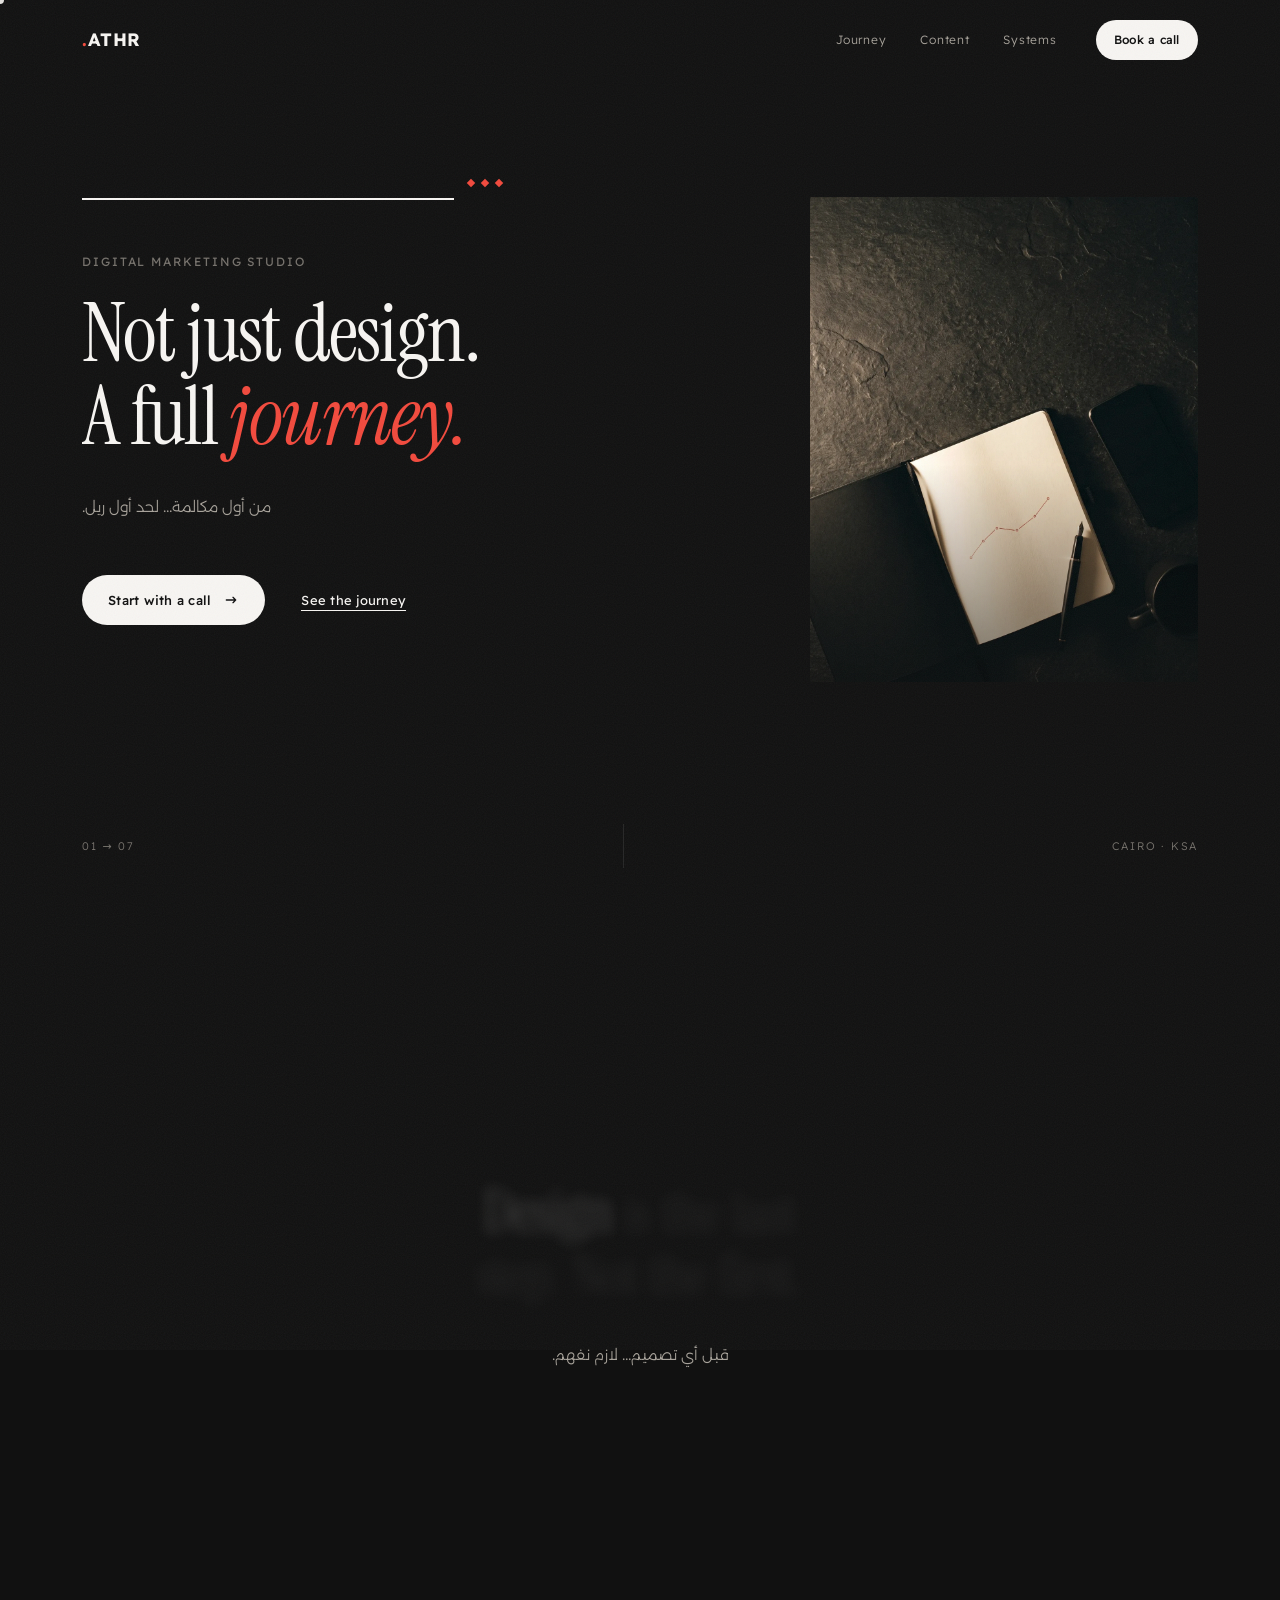
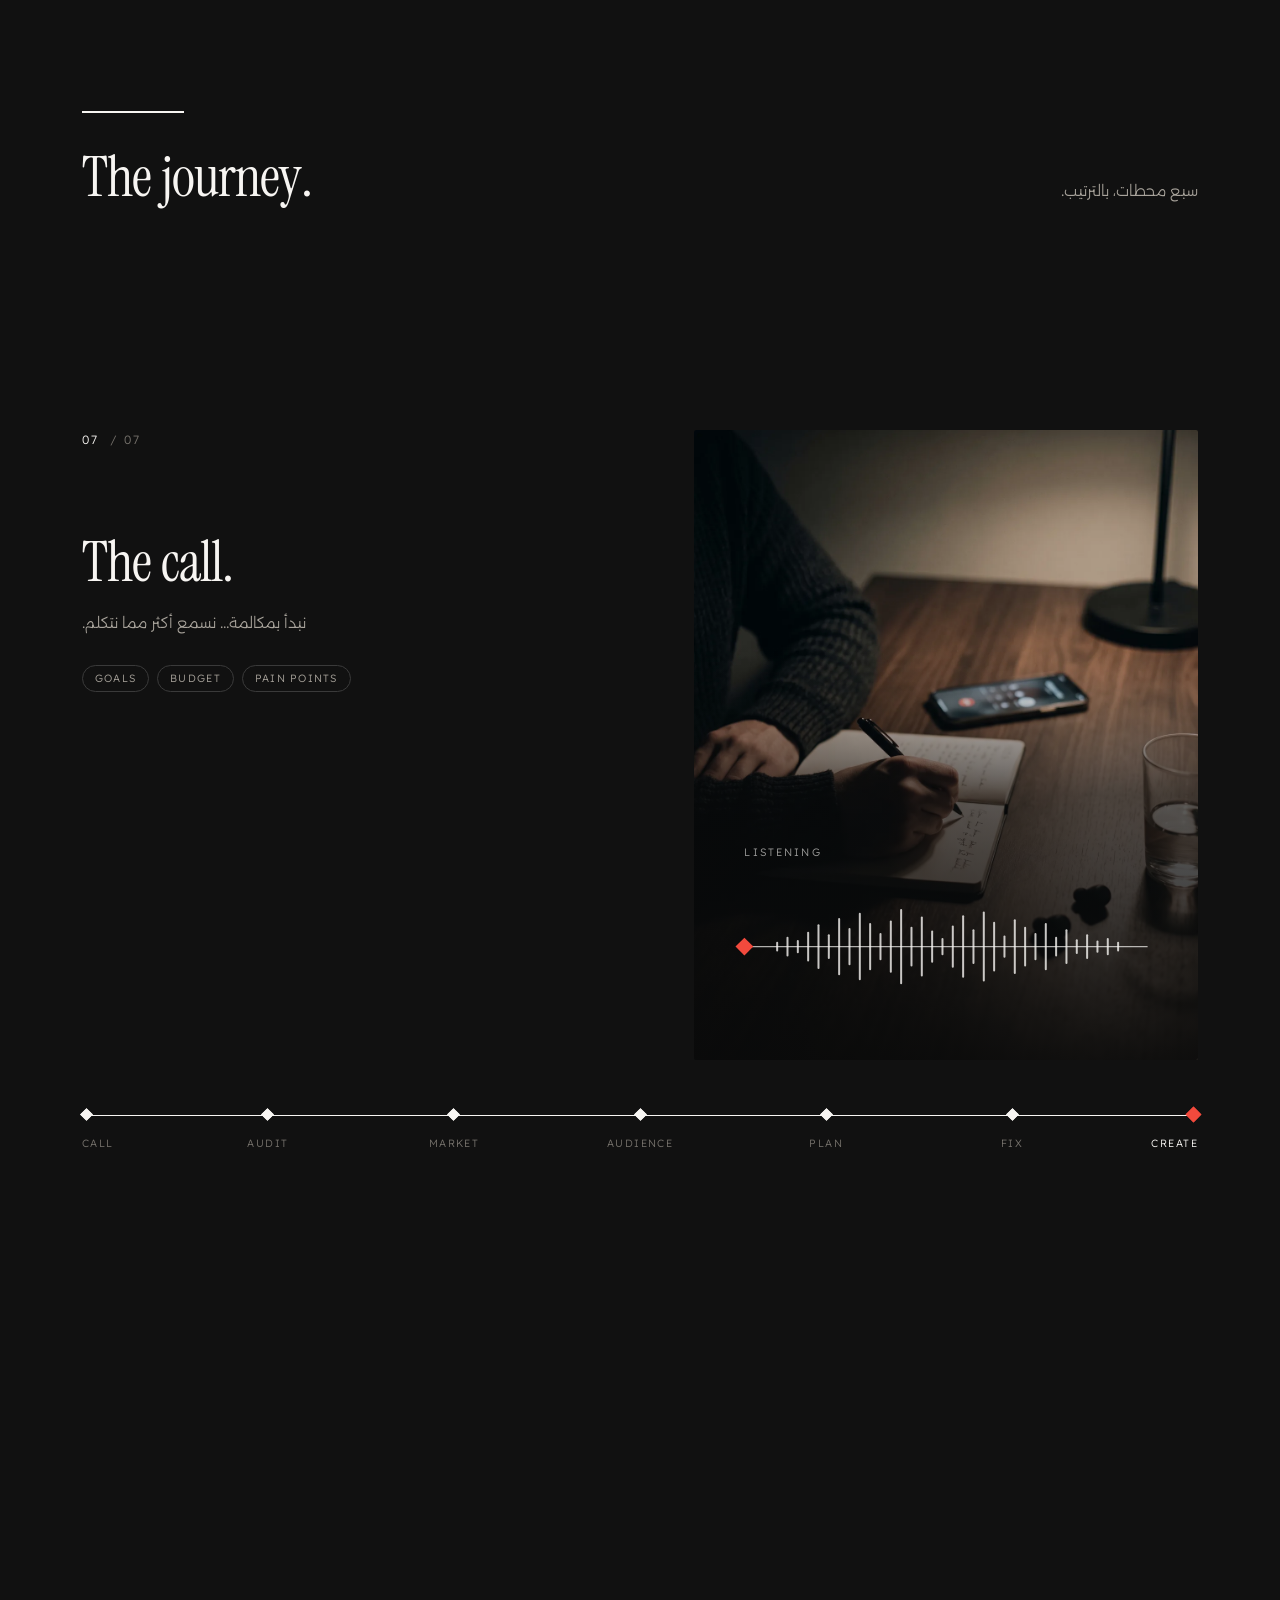
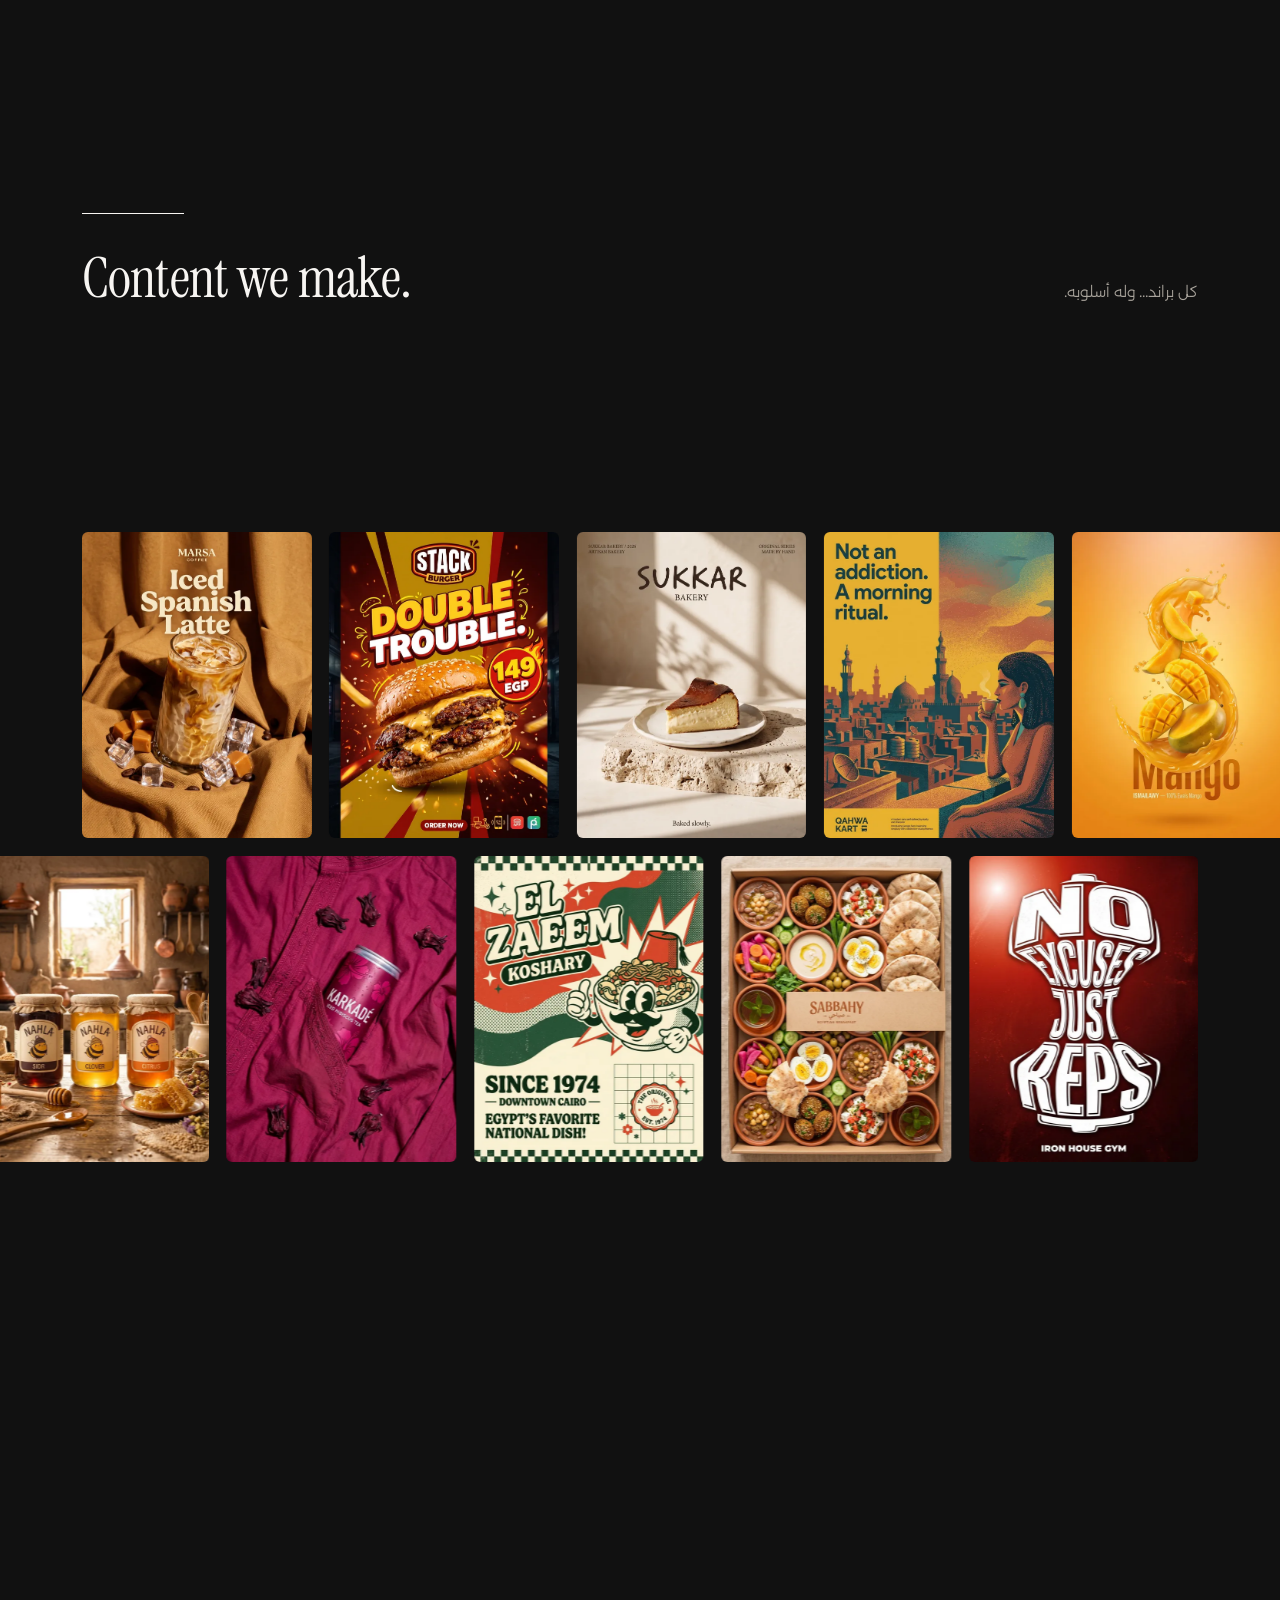
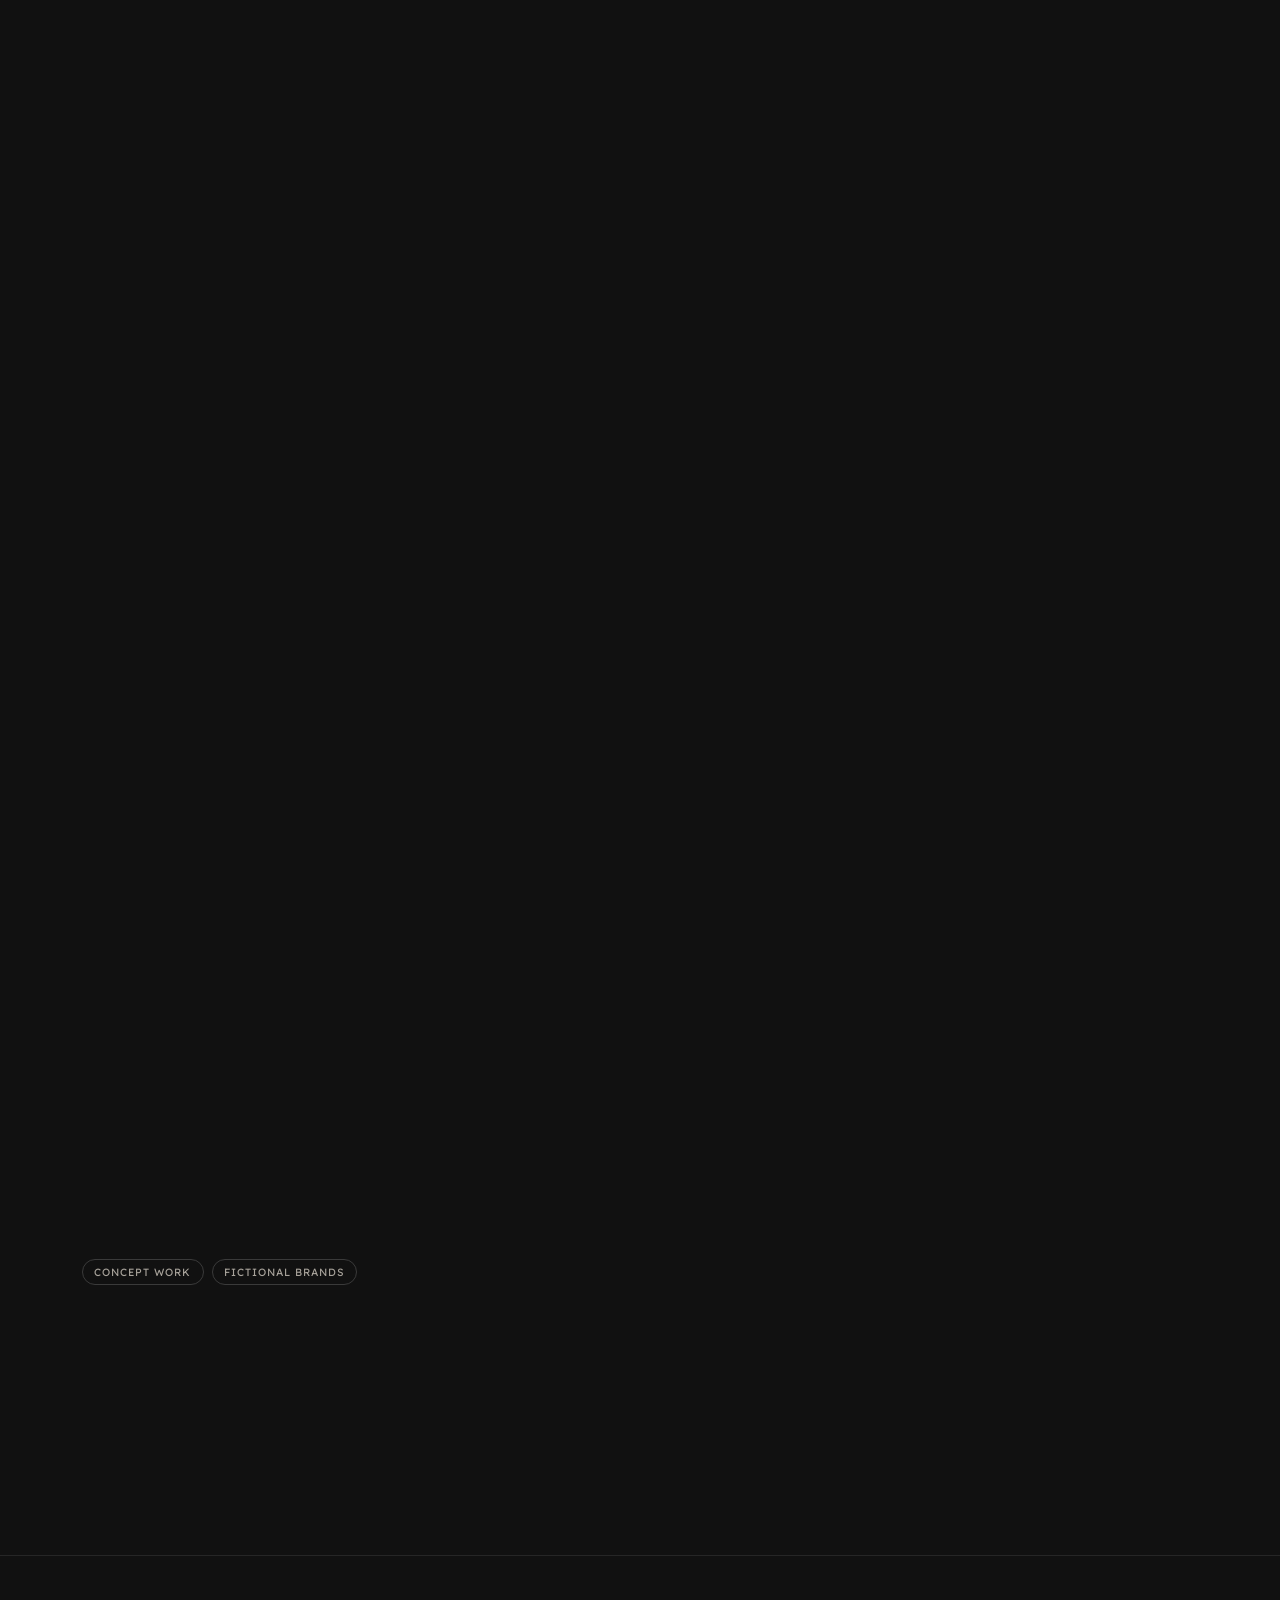
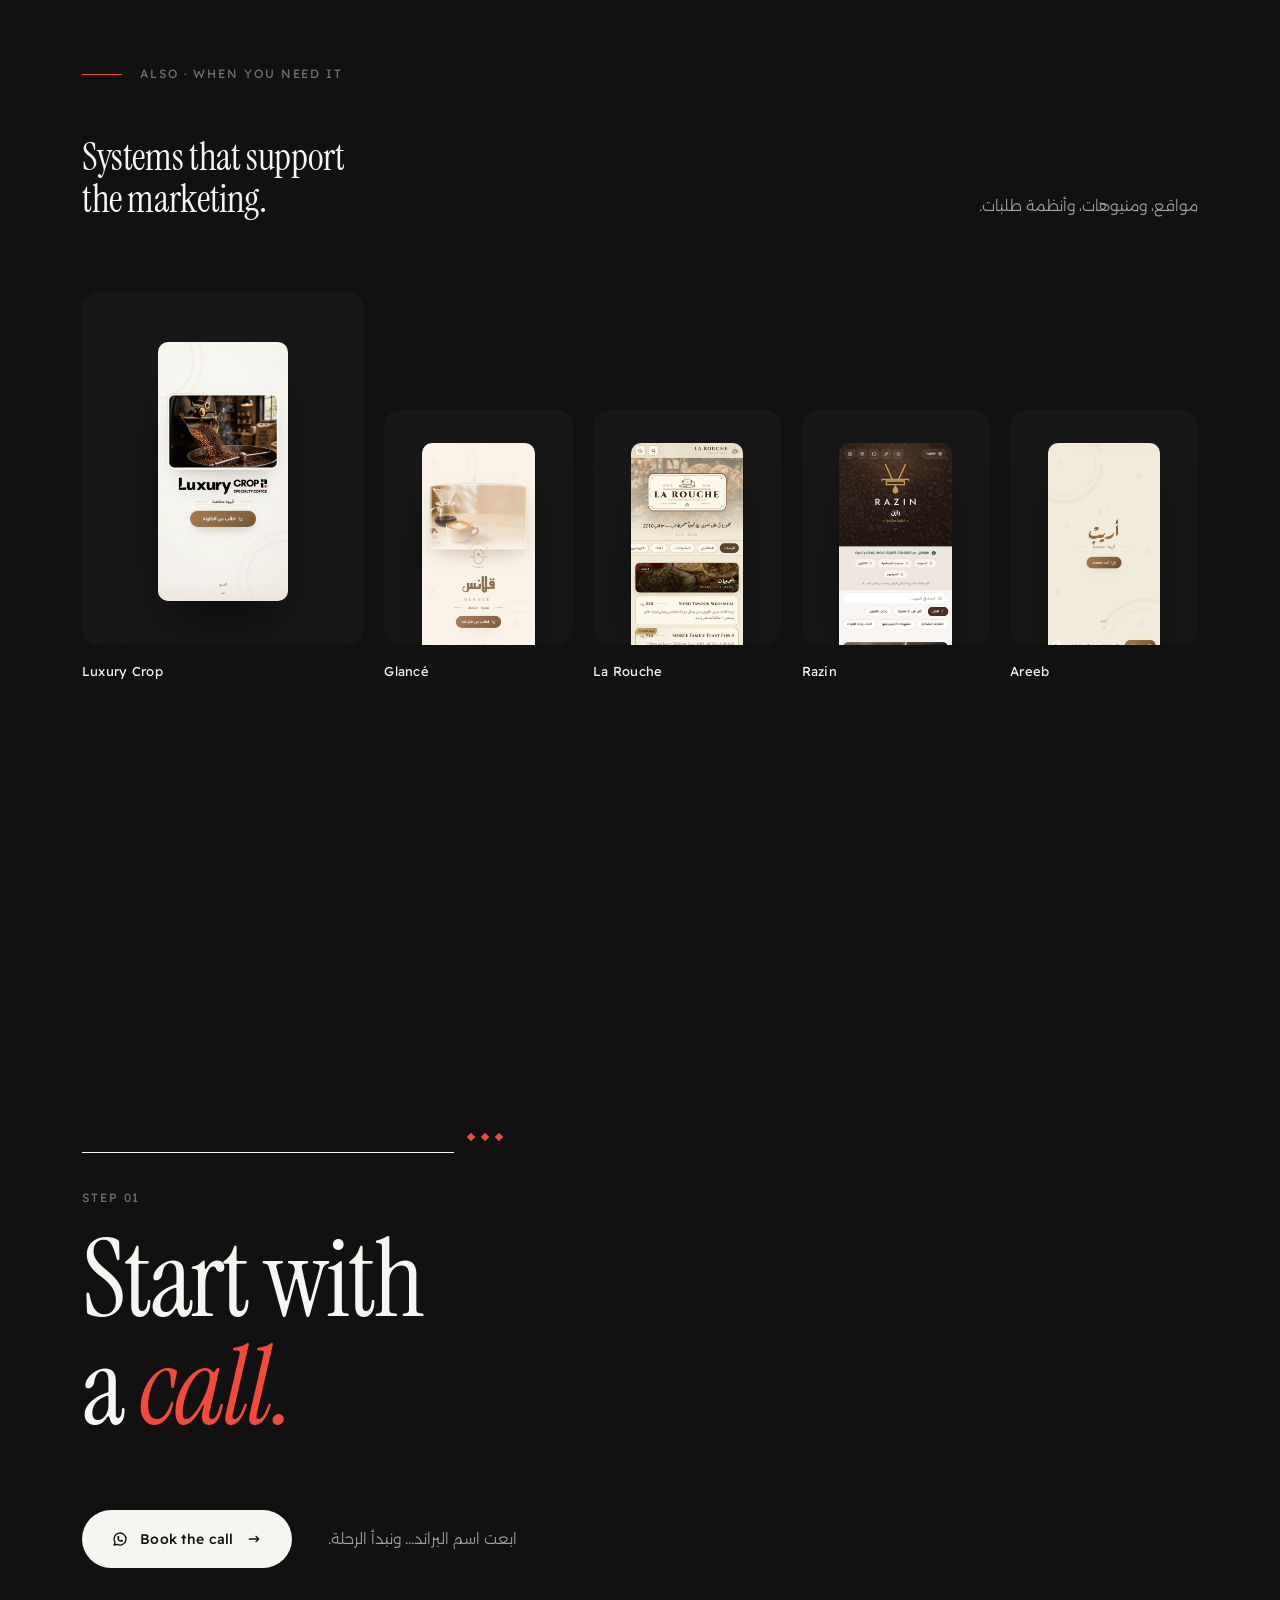
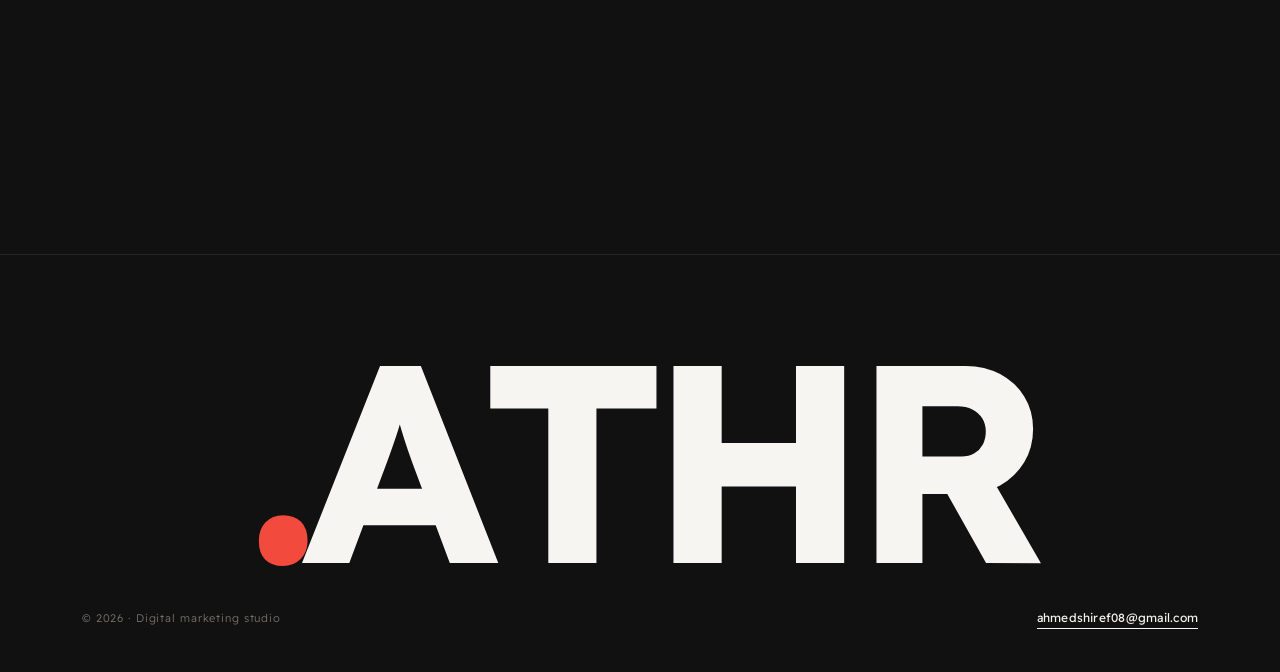
==== index.html @ 243f3d96 "Mobile-first pass + target-client designs first - Journey on phones is a swipe carousel (one step pe" ====
<!doctype html>
<html lang="en" dir="ltr" class="no-js">
<head>
<meta charset="utf-8">
<meta name="viewport" content="width=device-width, initial-scale=1, viewport-fit=cover">
<title>.ATHR — Digital marketing, as a full journey</title>
<meta name="description" content="ATHR is a digital marketing studio. We start with a call, study your brand, market and audience, build a long-term plan, fix your pages — then create the designs, reels and shorts.">
<meta name="theme-color" content="#111111">
<meta property="og:title" content=".ATHR — Not just design. A full journey.">
<meta property="og:description" content="Call · Brand audit · Market · Audience · Plan · Fix · Create.">
<meta property="og:image" content="assets/og.jpg">
<link rel="icon" href="assets/favicon.svg" type="image/svg+xml">
<link rel="preload" href="assets/fonts/instrument-serif.woff2" as="font" type="font/woff2" crossorigin>
<link rel="preload" href="assets/fonts/readex-latin.woff2" as="font" type="font/woff2" crossorigin>
<link rel="preload" href="assets/fonts/alexandria-arabic.woff2" as="font" type="font/woff2" crossorigin>
<link rel="preload" href="assets/img/journey/hero.webp" as="image">
<link rel="stylesheet" href="assets/css/site.css?v=4.3">
<script>
  document.documentElement.classList.replace('no-js','js');
  try{ if(!sessionStorage.getItem('athr-intro')) document.documentElement.classList.add('intro'); }catch(e){}
</script>
</head>
<body>
<svg xmlns="http://www.w3.org/2000/svg" style="display:none"><symbol id="i-arrow-right" viewBox="0 0 24 24"><path fill="none" stroke="currentColor" stroke-linecap="round" stroke-linejoin="round" stroke-width="2" d="M5 12h14m-4 4l4-4m-4-4l4 4"/></symbol><symbol id="i-arrow-up-right" viewBox="0 0 24 24"><path fill="none" stroke="currentColor" stroke-linecap="round" stroke-linejoin="round" stroke-width="2" d="M17 7L7 17M8 7h9v9"/></symbol><symbol id="i-brand-whatsapp" viewBox="0 0 24 24"><g fill="none" stroke="currentColor" stroke-linecap="round" stroke-linejoin="round" stroke-width="2"><path d="m3 21l1.65-3.8a9 9 0 1 1 3.4 2.9z"/><path d="M9 10a.5.5 0 0 0 1 0V9a.5.5 0 0 0-1 0za5 5 0 0 0 5 5h1a.5.5 0 0 0 0-1h-1a.5.5 0 0 0 0 1"/></g></symbol></svg>

<!-- Intro (مرة واحدة في الجلسة) -->
<div class="loader" aria-hidden="true">
  <p class="loader__mark"><span class="loader__dot">.</span><span class="loader__word">ATHR</span></p>
  <p class="loader__steps"><span>Call</span><span>Audit</span><span>Market</span><span>Audience</span><span>Plan</span><span>Fix</span><span>Create</span></p>
  <span class="loader__line"></span>
</div>

<div class="grain" aria-hidden="true"></div>
<div class="cursor" aria-hidden="true"><span class="cursor__label"></span></div>

<a class="skip" href="#main">Skip to content</a>

<header class="nav" data-nav>
  <div class="nav__in wrap">
    <a class="logo" href="#top" aria-label=".ATHR — home"><span class="logo__dot">.</span>ATHR</a>
    <nav class="nav__links" aria-label="Sections">
      <a href="#journey">Journey</a>
      <a href="#content">Content</a>
      <a href="#systems">Systems</a>
    </nav>
    <a class="btn btn--sm" href="https://wa.me/201016739509?text=%D8%A7%D9%84%D8%B3%D9%84%D8%A7%D9%85%20%D8%B9%D9%84%D9%8A%D9%83%D9%85%D8%8C%20%D8%AD%D8%A7%D8%A8%20%D8%A3%D8%AD%D8%AC%D8%B2%20%D9%85%D9%83%D8%A7%D9%84%D9%85%D8%A9%20%D9%85%D8%B9%20%D8%A3%D8%AB%D8%B1." target="_blank" rel="noopener">Book a call</a>
  </div>
</header>

<main id="main">

  <!-- ============ HERO ============ -->
  <section class="hero" id="top" aria-labelledby="hero-title">
    <div class="hero__anchor" aria-hidden="true">
      <span class="anchor-line"></span>
      <span class="anchor-dms"><i class="dm"></i><i class="dm"></i><i class="dm"></i></span>
    </div>

    <div class="wrap hero__grid">
      <div class="hero__copy" data-hero-body>
        <p class="eyebrow" data-hero-fade>Digital marketing studio</p>
        <h1 class="hero__title" id="hero-title">
          <span class="mask"><span class="ln">Not just design.</span></span>
          <span class="mask"><span class="ln">A full <em class="hero-word">journey.</em></span></span>
        </h1>
        <p class="ar hero__ar" lang="ar" dir="rtl" data-hero-fade>من أول مكالمة… لحد أول ريل.</p>
        <div class="hero__row" data-hero-fade>
          <a class="btn" data-magnet href="https://wa.me/201016739509?text=%D8%A7%D9%84%D8%B3%D9%84%D8%A7%D9%85%20%D8%B9%D9%84%D9%8A%D9%83%D9%85%D8%8C%20%D8%AD%D8%A7%D8%A8%20%D8%A3%D8%AD%D8%AC%D8%B2%20%D9%85%D9%83%D8%A7%D9%84%D9%85%D8%A9%20%D9%85%D8%B9%20%D8%A3%D8%AB%D8%B1." target="_blank" rel="noopener">
            <span>Start with a call</span>
            <svg class="ic ic--arrow" aria-hidden="true"><use href="#i-arrow-right"/></svg>
          </a>
          <a class="tlink" href="#journey">See the journey</a>
        </div>
      </div>

      <figure class="hero__media" data-hero-media>
        <img src="assets/img/journey/hero.webp" alt="A notebook on a dark desk with a red line connecting seven points" width="1200" height="1500" fetchpriority="high">
      </figure>
    </div>

    <div class="wrap hero__foot" data-hero-fade>
      <span>01 → 07</span>
      <span class="hero__cue" aria-hidden="true"><i></i></span>
      <span>Cairo · KSA</span>
    </div>
  </section>

  <!-- ============ STATEMENT ============ -->
  <section class="sec statement" aria-label="The idea">
    <div class="wrap statement__in">
      <p class="statement__text" data-words>Design is the last step. Not the first.</p>
      <p class="ar statement__ar" lang="ar" dir="rtl" data-fade>قبل أي تصميم… لازم نفهم.</p>
    </div>
  </section>

  <!-- ============ JOURNEY ============ -->
  <section class="journey" id="journey" aria-labelledby="journey-title">
    <div class="wrap journey__head">
      <span class="sec-anchor" aria-hidden="true"></span>
      <div class="journey__headrow">
        <h2 class="h2" id="journey-title" data-chars>The journey.</h2>
        <p class="ar" lang="ar" dir="rtl" data-fade>سبع محطات، بالترتيب.</p>
      </div>
    </div>

    <div class="jr" data-journey>
      <div class="jr__stage">
        <p class="jr__count" aria-hidden="true"><span class="jr__roll"><span>01</span><span>02</span><span>03</span><span>04</span><span>05</span><span>06</span><span>07</span></span><span class="jr__of">/ 07</span></p>

        <div class="jr__steps">

          <!-- 01 · CALL -->
          <article class="stp" data-label="Call">
            <figure class="stp__media">
              <img src="assets/img/journey/s1-call.webp" alt="A hand taking notes beside a phone during a call" width="1200" height="1500" loading="lazy" decoding="async">
              <svg class="mg mg--call" viewBox="0 0 400 500" aria-hidden="true">
                <text class="mg__tx" x="40" y="338">LISTENING</text>
                <line class="mg__l" x1="40" y1="410" x2="360" y2="410"/>
                <g class="mg__eq"></g>
                <rect class="mg__acc" x="35" y="405" width="10" height="10" transform="rotate(45 40 410)"/>
              </svg>
            </figure>
            <div class="stp__text">
              <p class="stp__n">01</p>
              <h3 class="stp__t">The call.</h3>
              <p class="ar" lang="ar" dir="rtl">نبدأ بمكالمة… نسمع أكثر مما نتكلم.</p>
              <ul class="stp__outs"><li>Goals</li><li>Budget</li><li>Pain points</li></ul>
            </div>
          </article>

          <!-- 02 · AUDIT -->
          <article class="stp" data-label="Audit">
            <figure class="stp__media">
              <img src="assets/img/journey/s2-audit.webp" alt="Brand materials laid out on a dark table for review" width="1200" height="1500" loading="lazy" decoding="async">
              <svg class="mg mg--audit" viewBox="0 0 400 500" aria-hidden="true">
                <text class="mg__tx" x="40" y="322">WEAKNESS</text>
                <text class="mg__tx mg__tx--end" x="360" y="322">STRENGTH</text>
                <line class="mg__l" x1="200" y1="312" x2="200" y2="462"/>
                <rect class="mg__b mg__b--r" x="200" y="338" width="132" height="6"/>
                <rect class="mg__b mg__b--l" x="122" y="338" width="78" height="6"/>
                <rect class="mg__b mg__b--r" x="200" y="370" width="96" height="6"/>
                <rect class="mg__b mg__b--l mg__b--acc" x="58" y="370" width="142" height="6"/>
                <rect class="mg__b mg__b--r" x="200" y="402" width="150" height="6"/>
                <rect class="mg__b mg__b--l" x="150" y="402" width="50" height="6"/>
                <rect class="mg__b mg__b--r" x="200" y="434" width="64" height="6"/>
                <rect class="mg__b mg__b--l" x="104" y="434" width="96" height="6"/>
              </svg>
            </figure>
            <div class="stp__text">
              <p class="stp__n">02</p>
              <h3 class="stp__t">Brand audit.</h3>
              <p class="ar" lang="ar" dir="rtl">ندرس براندك: نقاط القوة، ونقاط الضعف.</p>
              <ul class="stp__outs"><li>Strengths</li><li>Weaknesses</li><li>Voice</li></ul>
            </div>
          </article>

          <!-- 03 · MARKET -->
          <article class="stp" data-label="Market">
            <figure class="stp__media">
              <img src="assets/img/journey/s3-market.webp" alt="Printed competitor posts arranged on a table" width="1200" height="1500" loading="lazy" decoding="async">
              <svg class="mg mg--market" viewBox="0 0 400 500" aria-hidden="true">
                <path class="mg__l" d="M40 316 V462 H360"/>
                <g class="mg__dots">
                  <circle cx="92" cy="430" r="5"/><circle cx="112" cy="418" r="5"/><circle cx="104" cy="442" r="5"/><circle cx="128" cy="434" r="5"/>
                  <circle cx="122" cy="404" r="5"/><circle cx="142" cy="420" r="5"/><circle cx="86" cy="408" r="5"/><circle cx="150" cy="442" r="5"/>
                  <circle cx="138" cy="396" r="5"/><circle cx="160" cy="410" r="5"/><circle cx="98" cy="388" r="5"/><circle cx="72" cy="424" r="5"/>
                </g>
                <path class="mg__l mg__l--dash" d="M150 404 L312 340"/>
                <rect class="mg__acc" x="314" y="330" width="12" height="12" transform="rotate(45 320 336)"/>
                <text class="mg__tx" x="300" y="318">GAP</text>
              </svg>
            </figure>
            <div class="stp__text">
              <p class="stp__n">03</p>
              <h3 class="stp__t">Market &amp; rivals.</h3>
              <p class="ar" lang="ar" dir="rtl">ندرس السوق والمنافسين… ونلاقي الفجوة.</p>
              <ul class="stp__outs"><li>Competitors</li><li>Gaps</li><li>Opportunities</li></ul>
            </div>
          </article>

          <!-- 04 · AUDIENCE -->
          <article class="stp" data-label="Audience">
            <figure class="stp__media">
              <img src="assets/img/journey/s4-audience.webp" alt="People inside a café seen through the window at dusk" width="1200" height="1500" loading="lazy" decoding="async">
              <svg class="mg mg--audience" viewBox="0 0 400 500" aria-hidden="true">
                <circle class="mg__l" cx="200" cy="390" r="74"/>
                <circle class="mg__l" cx="200" cy="390" r="48"/>
                <circle class="mg__l" cx="200" cy="390" r="22"/>
                <g class="mg__orbit">
                  <circle class="mg__p" cx="274" cy="390" r="3.5"/><circle class="mg__p" cx="148" cy="338" r="3.5"/><circle class="mg__p" cx="170" cy="458" r="3.5"/>
                  <circle class="mg__p" cx="234" cy="348" r="3.5"/><circle class="mg__p" cx="160" cy="410" r="3.5"/><circle class="mg__p" cx="244" cy="428" r="3.5"/>
                </g>
                <rect class="mg__acc" x="194" y="384" width="12" height="12" transform="rotate(45 200 390)"/>
                <text class="mg__tx" x="40" y="322">CORE CUSTOMER</text>
              </svg>
            </figure>
            <div class="stp__text">
              <p class="stp__n">04</p>
              <h3 class="stp__t">Your audience.</h3>
              <p class="ar" lang="ar" dir="rtl">نعرف عميلك المستهدف… وإيه اللي يهمه فعلًا.</p>
              <ul class="stp__outs"><li>Personas</li><li>Interests</li><li>Platforms</li></ul>
            </div>
          </article>

          <!-- 05 · PLAN -->
          <article class="stp" data-label="Plan">
            <figure class="stp__media">
              <img src="assets/img/journey/s5-plan.webp" alt="A long-term marketing plan pinned on a dark wall" width="1200" height="1500" loading="lazy" decoding="async">
              <svg class="mg mg--plan" viewBox="0 0 400 500" aria-hidden="true">
                <text class="mg__tx" x="40" y="322">12 MONTHS</text>
                <rect class="mg__b mg__b--r" x="40" y="340" width="190" height="5"/>
                <rect class="mg__b mg__b--r" x="94" y="364" width="240" height="5"/>
                <rect class="mg__b mg__b--r mg__b--acc" x="66" y="388" width="120" height="5"/>
                <rect class="mg__b mg__b--r" x="176" y="412" width="184" height="5"/>
                <line class="mg__l" x1="40" y1="448" x2="360" y2="448"/>
                <g class="mg__ticks">
                  <line x1="40" y1="444" x2="40" y2="452"/><line x1="69" y1="444" x2="69" y2="452"/><line x1="98" y1="444" x2="98" y2="452"/><line x1="127" y1="444" x2="127" y2="452"/>
                  <line x1="156" y1="444" x2="156" y2="452"/><line x1="185" y1="444" x2="185" y2="452"/><line x1="215" y1="444" x2="215" y2="452"/><line x1="244" y1="444" x2="244" y2="452"/>
                  <line x1="273" y1="444" x2="273" y2="452"/><line x1="302" y1="444" x2="302" y2="452"/><line x1="331" y1="444" x2="331" y2="452"/><line x1="360" y1="444" x2="360" y2="452"/>
                </g>
              </svg>
            </figure>
            <div class="stp__text">
              <p class="stp__n">05</p>
              <h3 class="stp__t">The plan.</h3>
              <p class="ar" lang="ar" dir="rtl">خطة تسويق كاملة… على المدى الطويل.</p>
              <ul class="stp__outs"><li>Positioning</li><li>Content pillars</li><li>Calendar</li></ul>
            </div>
          </article>

          <!-- 06 · FIX -->
          <article class="stp" data-label="Fix">
            <figure class="stp__media">
              <img src="assets/img/journey/s6-fix.webp" alt="A phone with a social profile grid next to red-pen corrections" width="1200" height="1500" loading="lazy" decoding="async">
              <svg class="mg mg--fix" viewBox="0 0 400 500" aria-hidden="true">
                <circle class="mg__l" cx="58" cy="334" r="16"/>
                <line class="mg__l" x1="88" y1="328" x2="196" y2="328"/>
                <line class="mg__l mg__l--old" x1="88" y1="344" x2="168" y2="344"/>
                <line class="mg__l mg__l--acc" x1="88" y1="352" x2="182" y2="352"/>
                <g class="mg__grid">
                  <rect x="232" y="318" width="40" height="40"/><rect x="276" y="318" width="40" height="40"/><rect x="320" y="318" width="40" height="40"/>
                  <rect x="232" y="362" width="40" height="40"/><rect class="is-fix" x="276" y="362" width="40" height="40"/><rect x="320" y="362" width="40" height="40"/>
                  <rect x="232" y="406" width="40" height="40"/><rect x="276" y="406" width="40" height="40"/><rect class="is-fix" x="320" y="406" width="40" height="40"/>
                </g>
                <path class="mg__l mg__l--acc" d="M287 382 l7 7 l13 -14"/>
                <path class="mg__l mg__l--acc" d="M331 426 l7 7 l13 -14"/>
                <text class="mg__tx" x="40" y="446">BIO · HIGHLIGHTS · GRID</text>
              </svg>
            </figure>
            <div class="stp__text">
              <p class="stp__n">06</p>
              <h3 class="stp__t">Fix the pages.</h3>
              <p class="ar" lang="ar" dir="rtl">نصحّح كل عيب تسويقي في صفحاتك.</p>
              <ul class="stp__outs"><li>Bio</li><li>Highlights</li><li>Grid</li></ul>
            </div>
          </article>

          <!-- 07 · CREATE -->
          <article class="stp" data-label="Create">
            <figure class="stp__media">
              <img src="assets/img/journey/s7-create.webp" alt="A phone on a small tripod filming a vertical video" width="1200" height="1500" loading="lazy" decoding="async">
              <svg class="mg mg--create" viewBox="0 0 400 500" aria-hidden="true">
                <text class="mg__tx" x="40" y="322">REELS · SHORTS</text>
                <rect class="mg__l mg__fr" x="118" y="350" width="52" height="92" rx="7"/>
                <rect class="mg__l mg__fr" x="172" y="336" width="58" height="104" rx="8"/>
                <rect class="mg__l mg__fr" x="232" y="350" width="52" height="92" rx="7"/>
                <line class="mg__l" x1="180" y1="428" x2="222" y2="428"/>
                <line class="mg__prog" x1="180" y1="428" x2="222" y2="428"/>
              </svg>
            </figure>
            <div class="stp__text">
              <p class="stp__n">07</p>
              <h3 class="stp__t">Create.</h3>
              <p class="ar" lang="ar" dir="rtl">تصاميم، وريلز، وشورتس… بنظام واحد.</p>
              <ul class="stp__outs"><li>Designs</li><li>Reels</li><li>Shorts</li></ul>
            </div>
          </article>
        </div>

        <!-- Rail: خط الرحلة -->
        <nav class="jr__rail" aria-label="Journey steps">
          <span class="jr__track" aria-hidden="true"><span class="jr__fill"></span></span>
          <ol class="jr__marks"></ol>
          <p class="jr__swipe" aria-hidden="true"><span><b data-jr-now>01</b> / 07</span><span>Swipe →</span></p>
        </nav>
      </div>
    </div>
  </section>

  <!-- ============ CONTENT (الشغل: تصاميم Gemini — استوديو العشرين) ============ -->
  <section class="content" id="content" aria-labelledby="content-title">
    <div class="wrap content__head">
      <span class="sec-anchor" aria-hidden="true"></span>
      <div class="journey__headrow">
        <h2 class="h2" id="content-title" data-chars>Content we make.</h2>
        <p class="ar" lang="ar" dir="rtl" data-fade>كل براند… وله أسلوبه.</p>
      </div>
    </div>
    <div class="gal" data-gal>
      <div class="gal__stage">
      <div class="gal__row" data-dir="1">
        <figure class="g"><img src="assets/img/work/t1-marsa.webp" alt="Marsa Coffee — iced Spanish latte ad" width="597" height="800" loading="lazy" decoding="async"></figure>
        <figure class="g"><img src="assets/img/work/t2-stack.webp" alt="Stack Burger — Double Trouble ad" width="597" height="800" loading="lazy" decoding="async"></figure>
        <figure class="g"><img src="assets/img/work/t3-sukkar.webp" alt="Sukkar Bakery — Basque cheesecake post" width="597" height="800" loading="lazy" decoding="async"></figure>
        <figure class="g"><img src="assets/img/work/d17.webp" alt="Qahwa Kart coffee cart — illustrated ad" width="598" height="800" loading="lazy" decoding="async"></figure>
        <figure class="g"><img src="assets/img/work/d06.webp" alt="Ismailawy mango juice — splash ad" width="598" height="800" loading="lazy" decoding="async"></figure>
        <figure class="g"><img src="assets/img/work/d01.webp" alt="Nūr wireless earbuds — minimal product ad" width="597" height="800" loading="lazy" decoding="async"></figure>
        <figure class="g"><img src="assets/img/work/d03.webp" alt="Layl oud perfume — dark luxury ad" width="598" height="800" loading="lazy" decoding="async"></figure>
        <figure class="g"><img src="assets/img/work/d12.webp" alt="Dr. Salma Clinic — editorial service ad" width="598" height="800" loading="lazy" decoding="async"></figure>
        <figure class="g"><img src="assets/img/work/d14.webp" alt="Layali Ramadan night market — Arabic type poster" width="598" height="800" loading="lazy" decoding="async"></figure>
        <figure class="g"><img src="assets/img/work/d18.webp" alt="Bizra kids savings — concept ad" width="598" height="800" loading="lazy" decoding="async"></figure>
        <figure class="g"><img src="assets/img/work/d05.webp" alt="Shams Shield SPF50 — photo manipulation ad" width="598" height="800" loading="lazy" decoding="async"></figure>
      </div>
      <div class="gal__row" data-dir="-1">
        <figure class="g"><img src="assets/img/work/d04.webp" alt="Masari metal card — CGI launch visual" width="598" height="800" loading="lazy" decoding="async"></figure>
        <figure class="g"><img src="assets/img/work/d11.webp" alt="Nile Design Forum — Swiss poster" width="597" height="800" loading="lazy" decoding="async"></figure>
        <figure class="g"><img src="assets/img/work/d15.webp" alt="Taallam learning platform — collage poster" width="598" height="800" loading="lazy" decoding="async"></figure>
        <figure class="g g--wide"><img src="assets/img/work/d19.webp" alt="Mowg North Coast — billboard" width="1433" height="800" loading="lazy" decoding="async"></figure>
        <figure class="g"><img src="assets/img/work/d02.webp" alt="Ward rose mist — quiet-luxury product ad" width="598" height="800" loading="lazy" decoding="async"></figure>
        <figure class="g"><img src="assets/img/work/d20.webp" alt="Haraka physiotherapy — service post" width="598" height="800" loading="lazy" decoding="async"></figure>
        <figure class="g"><img src="assets/img/work/d09.webp" alt="Nahla honey — packaging system" width="598" height="800" loading="lazy" decoding="async"></figure>
        <figure class="g"><img src="assets/img/work/d07.webp" alt="Karkadé iced hibiscus can — color-matched ad" width="598" height="800" loading="lazy" decoding="async"></figure>
        <figure class="g"><img src="assets/img/work/d16.webp" alt="El Zaeem Koshary — retro poster" width="598" height="800" loading="lazy" decoding="async"></figure>
        <figure class="g"><img src="assets/img/work/d08.webp" alt="Sabbahy breakfast box — flat lay" width="598" height="800" loading="lazy" decoding="async"></figure>
        <figure class="g"><img src="assets/img/work/d10.webp" alt="Iron House Gym — typographic campaign" width="598" height="800" loading="lazy" decoding="async"></figure>
      </div>
      </div>
    </div>
    <div class="wrap gal__legend" data-fade>
      <span class="tag">Concept work</span><span class="tag">Fictional brands</span>
    </div>
  </section>

  <!-- ============ SYSTEMS (بارتيشن صغير) ============ -->
  <section class="systems" id="systems" aria-labelledby="systems-title">
    <div class="wrap">
      <div class="systems__bar" data-fade>
        <span class="systems__rule" aria-hidden="true"></span>
        <p class="eyebrow">Also · When you need it</p>
      </div>
      <div class="systems__head">
        <h2 class="h3" id="systems-title" data-chars>Systems that support the marketing.</h2>
        <p class="ar" lang="ar" dir="rtl" data-fade>مواقع، ومنيوهات، وأنظمة طلبات.</p>
      </div>

      <div class="sys" data-sys>
        <a class="sys__item sys__item--lead" href="case-luxury-crop.html" data-cursor="Case">
          <span class="sys__frame"><img src="assets/img/lc-home.webp" alt="Luxury Crop — menu and ordering" width="860" height="1720" loading="lazy" decoding="async" style="view-transition-name: lc-shot"></span>
          <span class="sys__cap"><span class="sys__name">Luxury Crop</span></span>
        </a>
        <a class="sys__item" href="https://glancecoffee.github.io/" target="_blank" rel="noopener" data-cursor="Open">
          <span class="sys__frame"><img src="assets/img/glance.webp" alt="Glancé" width="860" height="1720" loading="lazy" decoding="async"></span>
          <span class="sys__cap"><span class="sys__name">Glancé</span></span>
        </a>
        <a class="sys__item" href="https://la-rouche.github.io/" target="_blank" rel="noopener" data-cursor="Open">
          <span class="sys__frame"><img src="assets/img/larouche.webp" alt="La Rouche" width="860" height="1720" loading="lazy" decoding="async"></span>
          <span class="sys__cap"><span class="sys__name">La Rouche</span></span>
        </a>
        <a class="sys__item" href="https://a7madshiref001-ctrl.github.io/razin-menu/" target="_blank" rel="noopener" data-cursor="Open">
          <span class="sys__frame"><img src="assets/img/razin.webp" alt="Razin" width="860" height="1720" loading="lazy" decoding="async"></span>
          <span class="sys__cap"><span class="sys__name">Razin</span></span>
        </a>
        <a class="sys__item" href="https://a7madshiref001-ctrl.github.io/areeb-menu/" target="_blank" rel="noopener" data-cursor="Open">
          <span class="sys__frame"><img src="assets/img/areeb.webp" alt="Areeb" width="860" height="1720" loading="lazy" decoding="async"></span>
          <span class="sys__cap"><span class="sys__name">Areeb</span></span>
        </a>
      </div>
    </div>
  </section>

  <!-- ============ CTA ============ -->
  <section class="cta" id="contact" aria-labelledby="cta-title">
    <div class="cta__anchor" aria-hidden="true">
      <span class="anchor-line"></span>
      <span class="anchor-dms"><i class="dm"></i><i class="dm"></i><i class="dm"></i></span>
    </div>
    <div class="wrap cta__body">
      <p class="eyebrow" data-fade>Step 01</p>
      <h2 class="cta__title" id="cta-title">
        <span class="mask"><span class="ln">Start with</span></span>
        <span class="mask"><span class="ln">a <em class="hero-word">call.</em></span></span>
      </h2>
      <div class="hero__row cta__row">
        <a class="btn btn--lg" data-magnet href="https://wa.me/201016739509?text=%D8%A7%D9%84%D8%B3%D9%84%D8%A7%D9%85%20%D8%B9%D9%84%D9%8A%D9%83%D9%85%D8%8C%20%D8%AD%D8%A7%D8%A8%20%D8%A3%D8%AD%D8%AC%D8%B2%20%D9%85%D9%83%D8%A7%D9%84%D9%85%D8%A9%20%D9%85%D8%B9%20%D8%A3%D8%AB%D8%B1." target="_blank" rel="noopener">
          <svg class="ic" aria-hidden="true"><use href="#i-brand-whatsapp"/></svg>
          <span>Book the call</span>
          <svg class="ic ic--arrow" aria-hidden="true"><use href="#i-arrow-right"/></svg>
        </a>
        <p class="ar" lang="ar" dir="rtl">ابعت اسم البراند… ونبدأ الرحلة.</p>
      </div>
    </div>
  </section>
</main>

<footer class="foot">
  <p class="foot__giant" aria-hidden="true"><span class="fg"><span class="fg__dot">.</span></span><span class="fg">A</span><span class="fg">T</span><span class="fg">H</span><span class="fg">R</span></p>
  <div class="wrap foot__in">
    <p>© 2026 · Digital marketing studio</p>
    <p><a class="tlink" href="mailto:ahmedshiref08@gmail.com">ahmedshiref08@gmail.com</a></p>
  </div>
</footer>

<script src="assets/vendor/gsap.min.js"></script>
<script src="assets/vendor/ScrollTrigger.min.js"></script>
<script src="assets/vendor/SplitText.min.js"></script>
<script src="assets/vendor/DrawSVGPlugin.min.js"></script>
<script src="assets/vendor/CustomEase.min.js"></script>
<script src="assets/vendor/lenis.min.js"></script>
<script src="assets/js/site.js?v=4.3"></script>
</body>
</html>
---- assets/css/site.css ----
/* ==========================================================================
   .ATHR — site.css · v4 — «رحلة العميل»
   التسويق الرقمي هو الأساس، والأنظمة بارتيشن صغير في الآخر.
   كتابة أصغر + مساحة سلبية أكبر + حركة أقوى. Dark tokens = athr-brand-system §5.4
   الخطوط: Instrument Serif (عناوين إنجليزي) · Readex Pro (اللوجو + الواجهة) · Alexandria (العربي)
   ========================================================================== */

/* ---------- Fonts (كلها محلية) ---------- */
@font-face{font-family:"Instrument Serif";src:url(../fonts/instrument-serif.woff2) format("woff2");font-weight:400;font-style:normal;font-display:swap;
  unicode-range:U+0000-00FF,U+0131,U+0152-0153,U+02BB-02BC,U+02C6,U+02DA,U+02DC,U+0304,U+0308,U+0329,U+2000-206F,U+20AC,U+2122,U+2191,U+2193,U+2212,U+2215,U+FEFF,U+FFFD}
@font-face{font-family:"Instrument Serif";src:url(../fonts/instrument-serif-italic.woff2) format("woff2");font-weight:400;font-style:italic;font-display:swap;
  unicode-range:U+0000-00FF,U+0131,U+0152-0153,U+02BB-02BC,U+02C6,U+02DA,U+02DC,U+0304,U+0308,U+0329,U+2000-206F,U+20AC,U+2122,U+2191,U+2193,U+2212,U+2215,U+FEFF,U+FFFD}
@font-face{font-family:"Readex Pro";src:url(../fonts/readex-latin.woff2) format("woff2");font-weight:160 700;font-display:swap;
  unicode-range:U+0000-00FF,U+0131,U+0152-0153,U+02BB-02BC,U+02C6,U+02DA,U+02DC,U+0304,U+0308,U+0329,U+2000-206F,U+20AC,U+2122,U+2191,U+2193,U+2212,U+2215,U+FEFF,U+FFFD}
@font-face{font-family:"Alexandria";src:url(../fonts/alexandria-arabic.woff2) format("woff2");font-weight:100 900;font-display:swap;
  unicode-range:U+0600-06FF,U+0750-077F,U+0870-088E,U+0890-0891,U+0897-08E1,U+08E3-08FF,U+200C-200E,U+2010-2011,U+204F,U+2E41,U+FB50-FDFF,U+FE70-FE74,U+FE76-FEFC}

/* ---------- Tokens ---------- */
:root{
  --bg:#111111; --ink:#F7F5F2; --ink-2:#A8A39B; --cap:#76726C;
  --surface:#171717; --surface-2:#1E1E1E; --line:#262626; --line-2:#3A3A3A;
  --accent:#F24A3D; --live:#22C55E;
  --serif:"Instrument Serif","Alexandria",Georgia,serif;
  --ui:"Readex Pro","Alexandria",system-ui,sans-serif;
  --ar:"Alexandria","Readex Pro",system-ui,sans-serif;
  --gut:clamp(24px,6.4vw,112px);
  --container:1280px;
  --anchor:22%; --anchor-v:22svh;
  --sec-pad:clamp(160px,30vh,340px);
  --r:16px;
  --ease:cubic-bezier(.16,1,.3,1);
  --h1:clamp(46px,6.4vw,104px);
  --h2:clamp(38px,4.4vw,70px);
  --h3:clamp(30px,3vw,46px);
}

@media (max-width:860px){
  :root{--sec-pad:clamp(96px,15svh,132px);--h2:clamp(34px,9vw,44px)}
  .journey__head{padding-bottom:36px}
  .content__head{padding-bottom:40px}
  .statement__text{font-size:clamp(32px,8.6vw,40px)}
  .cta{min-height:88svh}
  .cta__title{font-size:clamp(52px,14vw,72px)}
  .systems{padding-top:72px}
  .nav__in{height:68px}
  .btn{min-height:48px;padding:0 22px}
  .btn--lg{min-height:54px}
}

/* ---------- Base ---------- */
*,*::before,*::after{box-sizing:border-box}
html{color-scheme:dark;background:var(--bg);-webkit-text-size-adjust:100%;text-size-adjust:100%;scrollbar-color:#3a3a3a #111;scrollbar-width:thin}
html.lenis,html.lenis body{height:auto}
.lenis.lenis-smooth{scroll-behavior:auto!important}
body{margin:0;background:var(--bg);color:var(--ink);font-family:var(--ui);font-size:15px;font-weight:300;line-height:1.65;-webkit-font-smoothing:antialiased;text-rendering:optimizeLegibility;caret-color:var(--accent);overflow-x:clip}
h1,h2,h3,p,ul,ol,figure{margin:0}
ul,ol{padding:0;list-style:none}
img{display:block;max-width:100%;height:auto}
a{color:inherit}
::selection{background:var(--accent);color:#fff}
::-webkit-scrollbar{width:8px}
::-webkit-scrollbar-track{background:#111}
::-webkit-scrollbar-thumb{background:#3a3a3a;border-radius:8px}
:focus-visible{outline:1.5px solid var(--accent);outline-offset:5px;border-radius:4px}
.wrap{width:100%;max-width:calc(var(--container) + var(--gut)*2);margin-inline:auto;padding-inline:var(--gut)}
.skip{position:absolute;left:16px;top:-80px;z-index:700;background:var(--ink);color:var(--bg);padding:12px 18px;border-radius:999px;text-decoration:none}
.skip:focus{top:16px}
.ic{width:16px;height:16px;flex:none}
.ar{font-family:var(--ar);font-weight:300;font-size:15px;line-height:1.95;color:var(--ink-2);letter-spacing:0}
.dm{display:inline-block;width:7px;height:7px;background:var(--accent);transform:rotate(45deg);flex:none}
.eyebrow{font-family:var(--ui);font-size:12px;font-weight:400;letter-spacing:.16em;text-transform:uppercase;color:var(--cap)}

/* grain خفيف جدًا (§10.9) */
.grain{position:fixed;inset:-50%;z-index:300;pointer-events:none;opacity:.05;background-image:url("data:image/svg+xml,%3Csvg xmlns='http://www.w3.org/2000/svg' width='160' height='160'%3E%3Cfilter id='n'%3E%3CfeTurbulence type='fractalNoise' baseFrequency='.9' numOctaves='2' stitchTiles='stitch'/%3E%3C/filter%3E%3Crect width='100%25' height='100%25' filter='url(%23n)'/%3E%3C/svg%3E");animation:grain 1.2s steps(6) infinite}
@keyframes grain{0%{transform:translate(0,0)}20%{transform:translate(-3%,2%)}40%{transform:translate(2%,-3%)}60%{transform:translate(-2%,-1%)}80%{transform:translate(3%,3%)}100%{transform:translate(0,0)}}

/* ---------- Logo / buttons / links ---------- */
.logo{display:inline-flex;align-items:center;min-height:44px;font-family:var(--ui);font-weight:700;font-size:18px;letter-spacing:.02em;color:var(--ink);text-decoration:none;line-height:1}
.logo__dot{color:var(--accent);margin-right:.04em}
.btn{position:relative;display:inline-flex;align-items:center;gap:12px;min-height:50px;padding:0 26px;border-radius:999px;background:var(--ink);color:var(--bg);text-decoration:none;font-family:var(--ui);font-weight:500;font-size:13px;letter-spacing:.02em;line-height:1;white-space:nowrap;overflow:hidden;isolation:isolate;will-change:transform}
.btn::before{content:"";position:absolute;inset:0;background:var(--accent);border-radius:inherit;transform:translateY(101%);transition:transform .6s var(--ease);z-index:-1}
.btn:hover::before{transform:none}
.btn:hover{color:#fff}
.btn>*{transition:transform .5s var(--ease)}
.btn:hover .ic--arrow{transform:translateX(5px)}
.btn--sm{min-height:40px;padding:0 18px;font-size:12px}
.btn--lg{min-height:58px;padding:0 30px;font-size:14px}
.tlink{display:inline-flex;align-items:center;gap:8px;min-height:44px;font-weight:400;font-size:13px;letter-spacing:.02em;text-decoration:none;color:var(--ink);background:linear-gradient(currentColor,currentColor) no-repeat left calc(100% - 11px) / 100% 1px}
.tlink:hover{animation:uline .7s var(--ease)}
.tlink .ic{transition:transform .45s var(--ease)}
.tlink:hover .ic{transform:translate(3px,-3px)}
@keyframes uline{0%{background-size:0 1px}100%{background-size:100% 1px}}
.tag{display:inline-flex;align-items:center;gap:7px;white-space:nowrap;font-size:10.5px;font-weight:400;line-height:1;padding:7px 11px;border-radius:999px;border:1px solid var(--line-2);color:var(--ink-2);letter-spacing:.1em;text-transform:uppercase}
.tag--client{background:var(--ink);border-color:var(--ink);color:var(--bg)}
.tag__dot{width:5px;height:5px;border-radius:50%;background:var(--live)}

/* ---------- Nav ---------- */
.nav{position:fixed;inset-inline:0;top:0;z-index:200;transition:transform .7s var(--ease),background-color .5s}
.nav.is-solid{background:rgba(17,17,17,.72);-webkit-backdrop-filter:blur(16px);backdrop-filter:blur(16px)}
.nav.is-hidden{transform:translateY(-100%)}
.nav__in{display:flex;align-items:center;gap:40px;height:80px}
.nav__links{display:flex;gap:34px;margin-left:auto}
.nav__links a{position:relative;text-decoration:none;font-size:12px;letter-spacing:.06em;color:var(--ink-2);min-height:44px;display:inline-flex;align-items:center;transition:color .3s}
.nav__links a::after{content:"";position:absolute;left:0;right:0;bottom:12px;height:1px;background:var(--ink);transform:scaleX(0);transform-origin:right;transition:transform .5s var(--ease)}
.nav__links a:hover{color:var(--ink)}
.nav__links a:hover::after{transform:scaleX(1);transform-origin:left}
@media (max-width:820px){.nav__links{display:none}.nav .btn--sm{margin-left:auto}}

/* ---------- Anchor (§16 — English: from the left, 1/3 container) ---------- */
.hero__anchor,.cta__anchor{position:absolute;top:var(--anchor-v);inset-inline:0;max-width:calc(var(--container) + var(--gut)*2);margin-inline:auto;padding-inline:var(--gut);display:flex;align-items:center;gap:14px;height:2px;pointer-events:none;z-index:2}
.anchor-line{display:block;height:1.5px;width:33.333%;background:var(--ink);transform-origin:0 50%}
.anchor-dms{display:flex;gap:8px;transform:translateY(-16px)}
.anchor-dms .dm{width:6px;height:6px}
.sec-anchor{display:block;width:clamp(64px,8vw,120px);height:1.5px;background:var(--ink);margin-bottom:clamp(28px,4vh,40px);transform-origin:0 50%}

/* ---------- Hero ---------- */
.hero{position:relative;min-height:100svh;display:flex;flex-direction:column}
.hero__grid{flex:1;display:grid;grid-template-columns:minmax(0,1fr) minmax(0,.62fr);gap:48px clamp(48px,8vw,160px);align-items:start;padding-top:calc(var(--anchor-v) + 36px)}
.hero__copy{padding-top:clamp(8px,2vh,24px)}
.hero__title{margin-top:22px;font-family:var(--serif);font-weight:400;font-size:var(--h1);line-height:.96;letter-spacing:-.02em}
.mask{display:block;overflow:hidden;padding-block:.06em .14em;margin-block:-.06em -.14em}
.ln{display:block}
.hero-word{font-style:italic;color:var(--accent);padding-right:.04em}
.hero__ar{margin-top:clamp(28px,4vh,40px);text-align:left}
.hero__row{margin-top:clamp(36px,6vh,64px);display:flex;flex-wrap:wrap;align-items:center;gap:20px 36px}
.hero__media{position:relative;margin-top:calc(-36px - 1px);aspect-ratio:4/5;border-radius:2px;overflow:hidden;background:var(--surface)}
.hero__media img{width:100%;height:100%;object-fit:cover;transform-origin:50% 40%}
.hero__media::after{content:"";position:absolute;inset:0;background:linear-gradient(180deg,rgba(17,17,17,0) 55%,rgba(17,17,17,.55));pointer-events:none}
.hero__foot{display:flex;justify-content:space-between;align-items:center;padding-block:28px 32px;font-size:11px;letter-spacing:.16em;text-transform:uppercase;color:var(--cap)}
.hero__cue{position:relative;width:1px;height:44px;background:var(--line);overflow:hidden}
.hero__cue i{position:absolute;inset:0;background:var(--ink);transform:translateY(-100%);animation:cue 2.4s var(--ease) infinite}
@keyframes cue{0%{transform:translateY(-100%)}60%{transform:translateY(0)}100%{transform:translateY(100%)}}
@media (max-width:860px){
  .hero__grid{display:flex;flex-direction:column;gap:0;padding-top:calc(var(--anchor-v) + 22px)}
  .hero__title{margin-top:18px}
  .hero__ar{margin-top:22px}
  .hero__row{margin-top:28px;gap:14px 24px}
  .hero__media{flex:1 1 0;min-height:clamp(170px,26svh,300px);margin:32px calc(var(--gut)*-1) 0;aspect-ratio:auto;border-radius:0}
  .hero__media img{position:absolute;inset:0;object-position:50% 78%}
  .hero__media::after{background:linear-gradient(180deg,var(--bg) 0%,rgba(17,17,17,0) 30%,rgba(17,17,17,0) 70%,rgba(17,17,17,.5))}
  .hero__foot{display:none}
}

/* ---------- Sections ---------- */
.sec{padding-block:var(--sec-pad)}
.h2{font-family:var(--serif);font-weight:400;font-size:var(--h2);line-height:1;letter-spacing:-.015em}
.h3{font-family:var(--serif);font-weight:400;font-size:var(--h3);line-height:1.04;letter-spacing:-.01em}
.ln-mask,.ch-mask{padding-block:.06em .16em;margin-block:-.06em -.16em}
.h2 .ch,.h3 .ch{display:inline-block}
.journey__headrow{display:flex;flex-wrap:wrap;align-items:flex-end;justify-content:space-between;gap:16px 48px}

/* Statement */
.statement__in{display:grid;justify-items:center;text-align:center}
.statement__text{font-family:var(--serif);font-size:clamp(34px,4.6vw,76px);line-height:1.06;letter-spacing:-.015em;max-width:14ch}
.statement__text .w{display:inline-block}
.statement__ar{margin-top:clamp(32px,5vh,48px)}

/* ---------- Journey ---------- */
.journey{position:relative;padding-top:clamp(40px,8vh,96px)}
.journey__head{padding-bottom:clamp(72px,12vh,140px)}
.jr__count{display:none}

/* (موبايل / من غير حركة) — كاروسيل بالسحب: محطة واحدة في الشاشة والجاية باينة على الطرف */
.jr__steps{display:flex;gap:14px;overflow-x:auto;overscroll-behavior-x:contain;scroll-snap-type:x mandatory;scroll-padding-inline:var(--gut);padding:0 var(--gut) 4px;scrollbar-width:none;-webkit-overflow-scrolling:touch}
.jr__steps::-webkit-scrollbar{display:none}
.stp{display:grid;align-content:start;gap:22px;flex:0 0 min(84%,440px);scroll-snap-align:start}
.stp:last-child{margin-right:var(--gut)}
.stp__media{position:relative;aspect-ratio:4/5;overflow:hidden;background:var(--surface);border-radius:2px}
.stp__media img{position:absolute;inset:0;width:100%;height:100%;object-fit:cover}
.stp__media::after{content:"";position:absolute;inset:0;background:linear-gradient(180deg,rgba(10,10,10,0) 34%,rgba(10,10,10,.66) 58%,rgba(10,10,10,.93) 100%);pointer-events:none;z-index:1}
.stp__n{font-family:var(--ui);font-size:12px;letter-spacing:.16em;color:var(--cap);font-variant-numeric:tabular-nums}
.stp__t{margin-top:12px;font-family:var(--serif);font-weight:400;font-size:clamp(34px,4.4vw,72px);line-height:1;letter-spacing:-.015em}
.stp__text .ar{margin-top:18px;text-align:left}
.stp__outs{margin-top:28px;display:flex;flex-wrap:wrap;gap:8px}
.stp__outs li{font-size:10.5px;letter-spacing:.12em;text-transform:uppercase;color:var(--ink-2);padding:7px 12px;border:1px solid var(--line-2);border-radius:999px;line-height:1}

/* Motion graphics (§9: خطوط · ماسات · فريمات · دواير) */
.mg{position:absolute;inset:0;width:100%;height:100%;z-index:2;overflow:visible}
/* (من غير non-scaling-stroke: DrawSVG بيحسب الطول بوحدات الـSVG، ولو الخط مش بيتمدّد الرسم بيقف قبل آخره) */
.mg__l,.mg__grid rect,.mg__ticks line{fill:none;stroke:rgba(247,245,242,.7);stroke-width:.85}
.mg__l--dash{stroke-dasharray:3 4}
.mg__l--old{stroke:rgba(247,245,242,.3)}
.mg__l--acc{stroke:var(--accent);stroke-width:1.3}
.mg__acc{fill:var(--accent)}
.mg__tx{font-family:var(--ui);font-size:8.5px;letter-spacing:.2em;fill:rgba(247,245,242,.62)}
.mg__tx--end{text-anchor:end}
.mg__b{fill:rgba(247,245,242,.75)}
.mg__b--l{fill:rgba(247,245,242,.28)}
.mg__b--acc{fill:var(--accent)}
.mg__dots circle{fill:none;stroke:rgba(247,245,242,.65);stroke-width:.85}
.mg__p{fill:var(--ink)}
.mg__grid rect.is-fix{stroke:var(--accent)}
.mg__eq line{stroke:rgba(247,245,242,.8);stroke-width:2;stroke-linecap:round;vector-effect:non-scaling-stroke;transform-box:fill-box;transform-origin:50% 50%}
.mg__prog{stroke:var(--accent);stroke-width:2;vector-effect:non-scaling-stroke;transform-box:fill-box;transform-origin:0 50%}
.mg__orbit{transform-box:view-box;transform-origin:200px 390px}
/* حركة مستمرة للمحطة النشطة */
.stp.is-active .mg__eq line{animation:eq 1.1s ease-in-out infinite alternate}
.stp.is-active .mg__orbit{animation:orbit 40s linear infinite}
.stp.is-active .mg__prog{animation:prog 3.2s var(--ease) infinite}
@keyframes eq{from{transform:scaleY(.25)}to{transform:scaleY(1)}}
@keyframes orbit{to{transform:rotate(360deg)}}
@keyframes prog{0%{transform:scaleX(0)}70%,100%{transform:scaleX(1)}}

/* (كمبيوتر) — مرحلة مثبّتة، المحطات بتتبدّل زي مشاهد فيلم */
.journey.is-pinned .jr__stage{position:relative;height:100svh;overflow:hidden}
.journey.is-pinned .jr__steps{position:absolute;inset:0;display:block;padding:0;max-width:none;margin:0;overflow:visible;scroll-snap-type:none}
.journey.is-pinned .stp{flex:none;margin:0;align-content:stretch;position:absolute;inset:0;max-width:calc(var(--container) + var(--gut)*2);margin-inline:auto;padding:clamp(96px,13svh,130px) var(--gut) clamp(120px,17svh,170px);display:grid;grid-template-columns:minmax(0,1fr) minmax(0,1fr);gap:clamp(48px,8vw,140px);align-items:center;visibility:hidden}
.journey.is-pinned .stp.is-current{visibility:visible}
.journey.is-pinned .stp__media{height:100%;aspect-ratio:auto;max-height:640px;width:auto;justify-self:end;aspect-ratio:4/5;order:2}
.journey.is-pinned .stp__text{order:1;padding-top:clamp(40px,8svh,96px);align-self:start;max-width:440px}
.journey.is-pinned .stp__n{visibility:hidden}
.journey.is-pinned .jr__count{display:flex;align-items:flex-start;gap:10px;position:absolute;z-index:3;left:0;right:0;max-width:calc(var(--container) + var(--gut)*2);margin-inline:auto;padding-inline:var(--gut);top:clamp(96px,13svh,130px);font-family:var(--ui);font-size:12px;letter-spacing:.16em;color:var(--cap);pointer-events:none;font-variant-numeric:tabular-nums}
.jr__roll{display:inline-flex;flex-direction:column;height:1.65em;overflow:hidden;color:var(--ink)}
.jr__roll span{display:block;height:1.65em;line-height:1.65em;transition:transform .9s var(--ease);transform:translateY(calc(var(--i,0) * -100%))}

/* Rail — موبايل: ماسات من غير أسماء + تلميح السحب */
.jr__rail{position:relative;display:block;margin:28px var(--gut) 0;padding-bottom:var(--sec-pad)}
.journey:not(.is-pinned) .jr__track{left:0;right:0}
.journey:not(.is-pinned) .jr__marks span{display:none}
.journey:not(.is-pinned) .jr__marks button{min-height:32px}
.jr__swipe{display:flex;justify-content:space-between;align-items:center;margin-top:14px;font-size:10.5px;letter-spacing:.16em;text-transform:uppercase;color:var(--cap)}
.jr__swipe b{font-weight:400;color:var(--ink)}
.journey.is-pinned .jr__swipe{display:none}
.journey.is-pinned .jr__rail{margin:0;padding-bottom:0;display:block;position:absolute;z-index:3;left:0;right:0;bottom:clamp(36px,6svh,56px);max-width:calc(var(--container) + var(--gut)*2);margin-inline:auto;padding-inline:var(--gut)}
.jr__track{position:absolute;left:var(--gut);right:var(--gut);top:0;height:1px;background:var(--line-2)}
.jr__fill{position:absolute;inset:0;background:var(--ink);transform-origin:0 50%;transform:scaleX(var(--p,0))}
.jr__marks{position:relative;display:flex;justify-content:space-between}
.jr__marks li{position:relative;display:flex;flex-direction:column;align-items:center;width:0}
.jr__marks li:first-child{align-items:flex-start}
.jr__marks li:last-child{align-items:flex-end}
.jr__marks button{all:unset;cursor:pointer;display:flex;flex-direction:column;align-items:inherit;gap:16px;min-height:44px;padding-top:0;position:relative;top:-5px}
.jr__marks i{display:block;width:9px;height:9px;transform:rotate(45deg);background:var(--bg);border:1px solid var(--line-2);transition:background-color .5s var(--ease),border-color .5s var(--ease),transform .6s var(--ease)}
.jr__marks span{font-size:10.5px;letter-spacing:.14em;text-transform:uppercase;color:var(--cap);white-space:nowrap;transition:color .4s}
.jr__marks li.is-done i{background:var(--ink);border-color:var(--ink)}
.jr__marks li.is-on i{background:var(--accent);border-color:var(--accent);transform:rotate(45deg) scale(1.25)}
.jr__marks li.is-on span{color:var(--ink)}
.jr__marks button:hover span{color:var(--ink)}
.jr__marks button:focus-visible{outline:none}
.jr__marks button:focus-visible span{outline:1.5px solid var(--accent);outline-offset:4px}

@media (min-width:900px) and (max-height:700px){.journey.is-pinned .stp__t{font-size:clamp(36px,3.6vw,56px)}.journey.is-pinned .stp__outs{margin-top:20px}}

/* ---------- Content gallery: صفين تصاميم (Gemini — استوديو العشرين) عكس بعض ---------- */
.content{overflow:hidden;padding-top:var(--sec-pad)}
.content__head{padding-bottom:clamp(64px,10vh,110px)}
.gal{position:relative}
.gal__stage{display:grid;align-content:center;gap:clamp(14px,2vh,22px);padding-block:8px}
.gal__row{display:flex;gap:clamp(14px,1.4vw,22px);width:max-content;will-change:transform}
.gal__row[data-dir="-1"]{margin-left:-14vw}
.g{position:relative;height:clamp(230px,34svh,360px);aspect-ratio:3/4;border-radius:6px;overflow:hidden;background:var(--surface);flex:none}
.g--wide{aspect-ratio:1433/800}
.g img{width:100%;height:100%;object-fit:cover;transition:transform 1.2s var(--ease)}
.g:hover img{transform:scale(1.04)}
.gal__legend{margin-top:clamp(40px,6vh,64px);padding-bottom:var(--sec-pad);display:flex;flex-wrap:wrap;gap:8px}
/* كمبيوتر: المعرض بيتثبّت والصفوف بتمشي عكس بعض لحد آخرها */
.content.is-pinned .gal__stage{height:100svh;align-content:center}
@media (max-width:899px){.g{height:clamp(200px,30svh,280px)}}
/* من غير حركة: كل التصاميم ظاهرة */
html.motion-off .gal__row{width:auto;margin:0;overflow-x:auto;scroll-snap-type:x mandatory;padding-inline:var(--gut);scrollbar-width:none}
html.motion-off .g{scroll-snap-align:start}

/* ---------- Systems (بارتيشن صغير) ---------- */
.systems{padding-block:clamp(80px,12vh,140px) var(--sec-pad);border-top:1px solid var(--line)}
.systems__bar{display:flex;align-items:center;gap:18px}
.systems__rule{display:block;width:40px;height:1px;background:var(--accent)}
.systems__head{margin-top:clamp(40px,6vh,64px);display:flex;flex-wrap:wrap;align-items:flex-end;justify-content:space-between;gap:16px 48px}
.systems__head .h3{max-width:18ch}
.sys{margin-top:clamp(56px,8vh,88px);display:grid;grid-template-columns:1.5fr repeat(4,minmax(0,1fr));gap:clamp(14px,1.6vw,24px);align-items:end}
.sys__item{display:block;text-decoration:none;color:inherit}
.sys__frame{position:relative;display:block;aspect-ratio:4/5;background:var(--surface);border-radius:var(--r);overflow:hidden;transition:background-color .6s var(--ease)}
.sys__frame img{position:absolute;left:20%;top:14%;width:60%;border-radius:10px;box-shadow:0 30px 60px -24px rgba(0,0,0,.85);transition:transform 1s var(--ease)}
.sys__item--lead .sys__frame img{left:27%;width:46%}
.sys__item:hover .sys__frame{background:var(--surface-2)}
.sys__item:hover .sys__frame img{transform:translateY(-4%)}
.sys__cap{display:block;margin-top:14px}
.sys__name{font-size:13px;font-weight:400;letter-spacing:.02em}
@media (max-width:900px){
  .sys{display:flex;gap:12px;overflow-x:auto;scroll-snap-type:x mandatory;scroll-padding-inline:var(--gut);margin-inline:calc(var(--gut)*-1);padding:0 var(--gut) 4px;scrollbar-width:none;align-items:flex-start}
  .sys::-webkit-scrollbar{display:none}
  .sys__item{flex:0 0 56%;scroll-snap-align:start}
  .sys__item--lead{flex-basis:70%}
  .sys__item:last-child{margin-right:var(--gut)}
}

/* ---------- CTA ---------- */
.cta{position:relative;min-height:100svh;display:flex;flex-direction:column}
.cta__body{padding-top:calc(var(--anchor-v) + 36px);padding-bottom:var(--sec-pad)}
.cta__title{margin-top:22px;font-family:var(--serif);font-weight:400;font-size:clamp(56px,8.4vw,136px);line-height:.94;letter-spacing:-.02em}
.cta__row{margin-top:clamp(48px,8vh,80px)}

/* ---------- Footer ---------- */
.foot{position:relative;overflow:hidden;border-top:1px solid var(--line)}
.foot__giant{display:flex;justify-content:center;align-items:flex-end;font-family:var(--ui);font-weight:700;font-size:clamp(90px,22vw,380px);line-height:.8;letter-spacing:-.06em;padding-top:clamp(56px,10vh,120px);color:var(--ink);white-space:nowrap;overflow:hidden}
.fg{display:inline-block;will-change:transform}
.fg__dot{color:var(--accent)}
.foot__in{display:flex;flex-wrap:wrap;justify-content:space-between;align-items:center;gap:12px 32px;padding-block:26px 32px;font-size:11px;letter-spacing:.08em;color:var(--cap)}
.foot__in .tlink{font-size:12px}

/* ---------- Loader (مرة واحدة في الجلسة) ---------- */
.loader{display:none}
.intro .loader{position:fixed;inset:0;z-index:800;display:grid;place-items:center;background:#0B0B0B}
.loader__mark{display:flex;align-items:baseline;font-family:var(--ui);font-weight:700;font-size:clamp(40px,6vw,88px);letter-spacing:-.03em;line-height:1;overflow:hidden;padding-bottom:.08em}
.loader__dot{color:var(--accent);display:inline-block}
.loader__word{display:inline-block}
.loader__steps{position:absolute;left:50%;bottom:calc(22% + 22px);transform:translateX(-50%);display:flex;gap:clamp(10px,2vw,26px);font-size:10px;letter-spacing:.18em;text-transform:uppercase;color:var(--cap);white-space:nowrap}
.loader__steps span{display:inline-block;opacity:0}
.loader__line{position:absolute;left:50%;bottom:22%;width:min(420px,70vw);height:1px;background:#2a2a2a;transform:translateX(-50%);overflow:hidden}
.loader__line::after{content:"";position:absolute;inset:0;background:var(--ink);transform-origin:0 50%;transform:scaleX(var(--lp,0))}
.intro body{overflow:hidden}
@media (max-width:560px){.loader__steps{display:none}}

/* ---------- Cursor ---------- */
.cursor{display:none}
.has-cursor .cursor{display:grid;place-items:center;position:fixed;left:0;top:0;z-index:750;width:8px;height:8px;margin:-4px 0 0 -4px;border-radius:50%;background:var(--ink);pointer-events:none;mix-blend-mode:difference;will-change:transform}
.cursor__label{font-size:10px;font-weight:500;letter-spacing:.12em;text-transform:uppercase;color:var(--bg);opacity:0;transform:scale(.4)}
.has-cursor,.has-cursor a,.has-cursor button,.has-cursor [data-cursor]{cursor:none}

/* ---------- Case study ---------- */
.case-hero__grid{flex:1;display:grid;grid-template-columns:minmax(0,7fr) minmax(0,5fr);gap:48px clamp(40px,6vw,120px);align-items:start;padding-top:calc(var(--anchor-v) + 40px);padding-bottom:clamp(80px,12vh,140px)}
.back{display:inline-flex;align-items:center;gap:8px;min-height:44px;font-size:12px;letter-spacing:.06em;color:var(--ink-2);text-decoration:none;margin-bottom:14px;transition:color .3s}
.back:hover{color:var(--ink)}
.back .ic{transition:transform .45s var(--ease)}
.back:hover .ic{transform:translateX(-5px)}
.case-title{font-family:var(--serif);font-weight:400;font-size:clamp(52px,7vw,112px);line-height:.96;letter-spacing:-.02em}
.case-sub{margin-top:24px;font-size:clamp(16px,1.3vw,19px);color:var(--ink-2);max-width:28ch;line-height:1.5}
.case-meta{margin-top:44px;display:flex;flex-wrap:wrap;gap:12px 36px;font-size:11px;letter-spacing:.1em;text-transform:uppercase;color:var(--cap)}
.case-meta b{display:block;color:var(--ink);font-weight:400;font-size:13px;letter-spacing:.02em;text-transform:none;margin-top:6px}
.case-hero__media{display:flex;justify-content:center}
.phone{display:block;overflow:hidden;background:#fff;box-shadow:0 40px 80px -30px rgba(0,0,0,.85)}
.phone img{width:100%;height:auto}
.phone--solo{width:min(320px,100%);aspect-ratio:860/1720;border-radius:30px}
.case-row{display:grid;grid-template-columns:minmax(0,6fr) minmax(0,5fr);gap:40px clamp(40px,7vw,120px);align-items:end}
.case-when{font-size:11px;color:var(--cap);letter-spacing:.14em;text-transform:uppercase;margin-bottom:18px}
.case-row .ar{text-align:right}
.screens{display:grid;grid-template-columns:repeat(3,minmax(0,1fr));gap:clamp(16px,3vw,56px);padding:clamp(40px,6vw,96px);background:var(--surface);border-radius:var(--r)}
.screens .phone{width:100%;max-width:none;aspect-ratio:860/1720;border-radius:clamp(16px,2vw,30px)}
@media (max-width:900px){.case-hero__grid,.case-row{grid-template-columns:1fr}.case-hero__media{justify-content:flex-start}.screens{grid-template-columns:repeat(3,minmax(150px,1fr));overflow-x:auto}}

/* ---------- Motion initial states (+ failsafe في site.js) ---------- */
.js .hero .ln,.js .cta__title .ln{transform:translateY(110%)}
.js .hero .anchor-line,.js .cta .anchor-line{transform:scaleX(0)}
.js .hero .anchor-dms .dm,.js .cta .anchor-dms .dm{opacity:0}
.js [data-hero-fade]{opacity:0}
.js .hero__media{clip-path:inset(0 0 100% 0)}
.js .nav{opacity:0}
html.motion-off .hero .ln,html.motion-off .cta__title .ln{transform:none}
html.motion-off .anchor-line{transform:none}
html.motion-off .anchor-dms .dm,html.motion-off [data-hero-fade],html.motion-off .nav{opacity:1}
html.motion-off .hero__media{clip-path:none}
html.motion-off .loader{display:none!important}

/* ---------- Tweak panel ---------- */
.tweak{position:fixed;right:16px;bottom:16px;z-index:900;width:280px;background:var(--surface);color:var(--ink);border:1px solid var(--line);border-radius:var(--r);padding:18px;font-size:12px;cursor:auto}
.tweak *{cursor:auto}
.tweak h4{margin:0 0 12px;font-size:13px}
.tweak label{display:grid;grid-template-columns:1fr auto;gap:4px 8px;margin-bottom:10px}
.tweak input[type=range]{grid-column:1/-1;accent-color:var(--accent)}
.tweak output{color:var(--cap)}
.tweak button{width:100%;min-height:40px;border:0;border-radius:999px;background:var(--ink);color:var(--bg);font:inherit;font-weight:500}
.tweak pre{white-space:pre-wrap;font-size:11px;background:var(--bg);padding:8px;border-radius:8px;margin:10px 0 0;display:none}

/* ---------- Page transitions ---------- */
@view-transition{navigation:auto}
::view-transition-old(root){animation:vt-out .4s var(--ease) both}
::view-transition-new(root){animation:vt-in .9s var(--ease) both}
::view-transition-group(lc-shot){animation-duration:.9s;animation-timing-function:var(--ease)}
@keyframes vt-out{to{opacity:0;transform:scale(.97)}}
@keyframes vt-in{from{clip-path:inset(100% 0 0 0)}to{clip-path:inset(0)}}

/* ---------- Reduced motion ---------- */
@media (prefers-reduced-motion:reduce){
  *,*::before,*::after{animation-duration:.01ms!important;animation-iteration-count:1!important;transition-duration:.01ms!important}
  .grain{display:none}
  .js .hero .ln,.js .cta__title .ln{transform:none}
  .js .anchor-line{transform:none}
  .js .anchor-dms .dm,.js [data-hero-fade],.js .nav{opacity:1}
  .js .hero__media{clip-path:none}
  .intro .loader{display:none}
  .gal__row{transform:none!important;width:auto;margin:0;overflow-x:auto;padding-inline:var(--gut)}
  ::view-transition-old(root),::view-transition-new(root){animation:none}
}
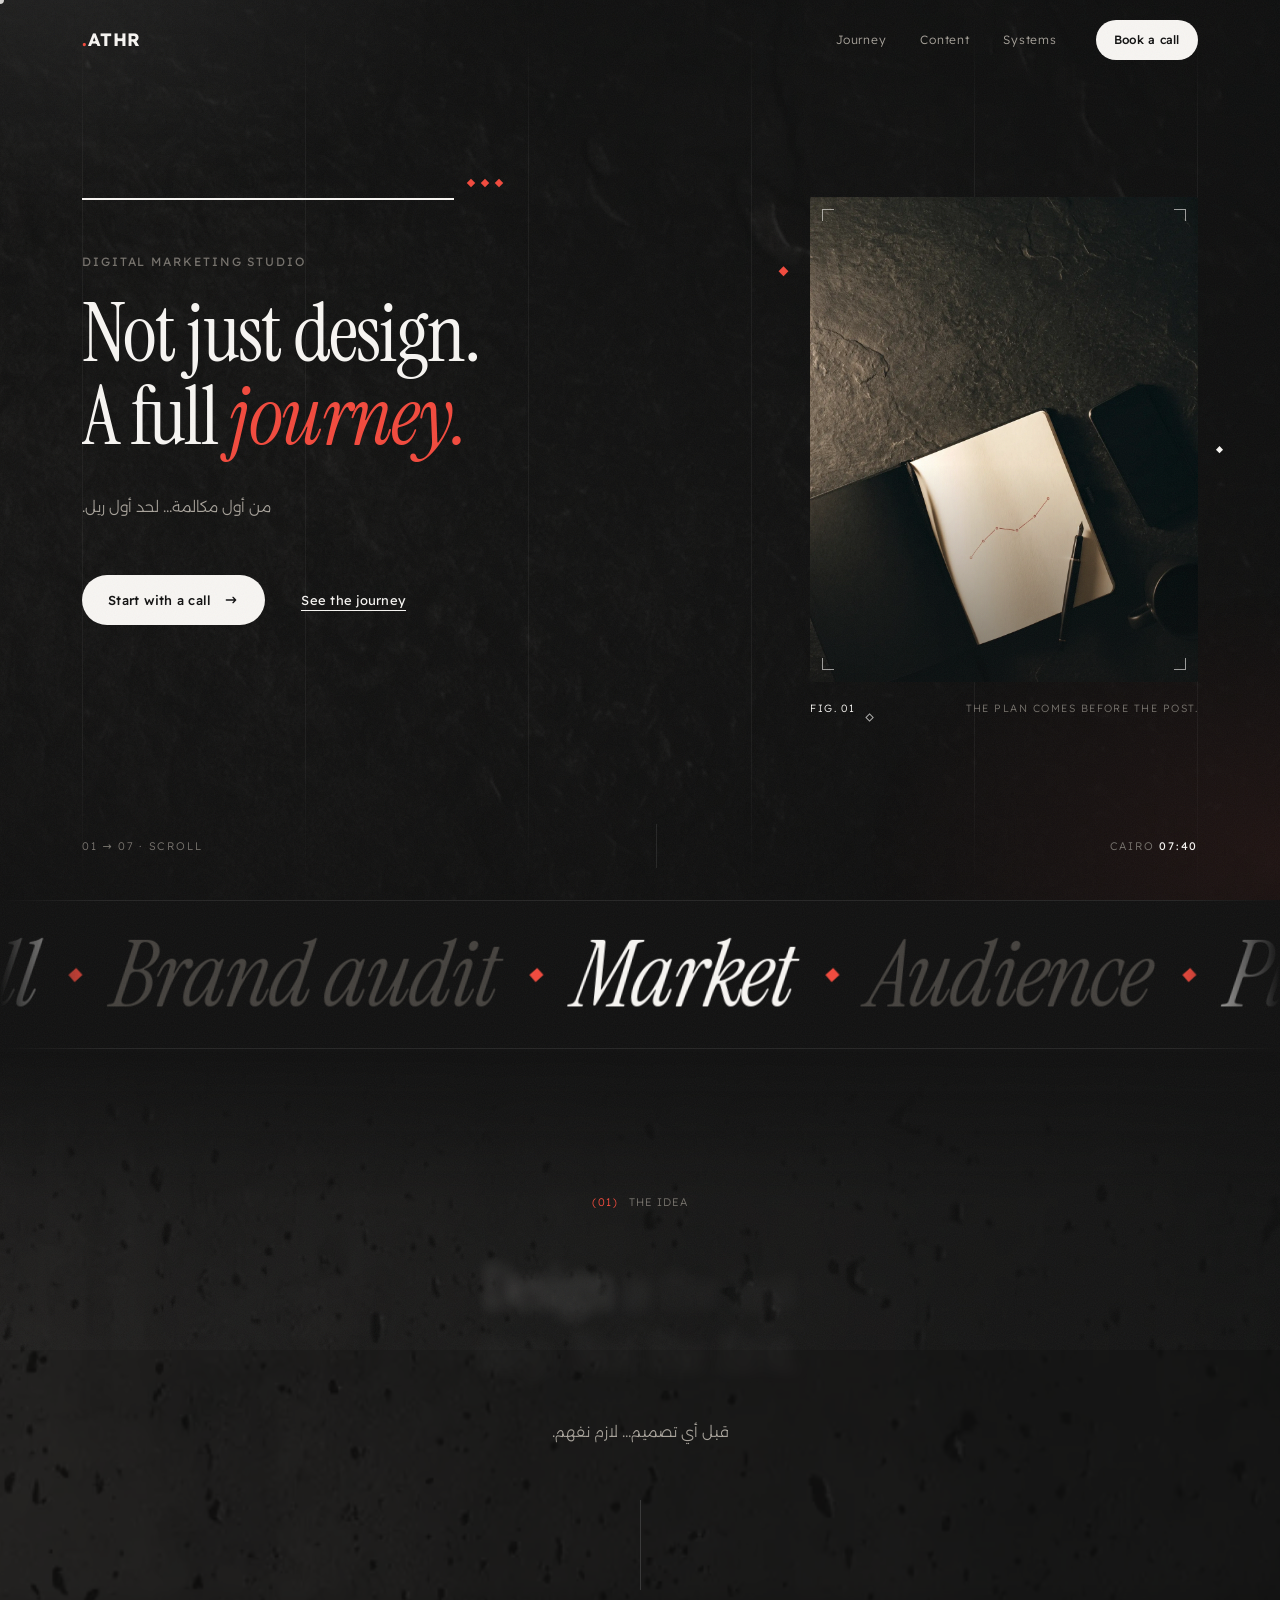
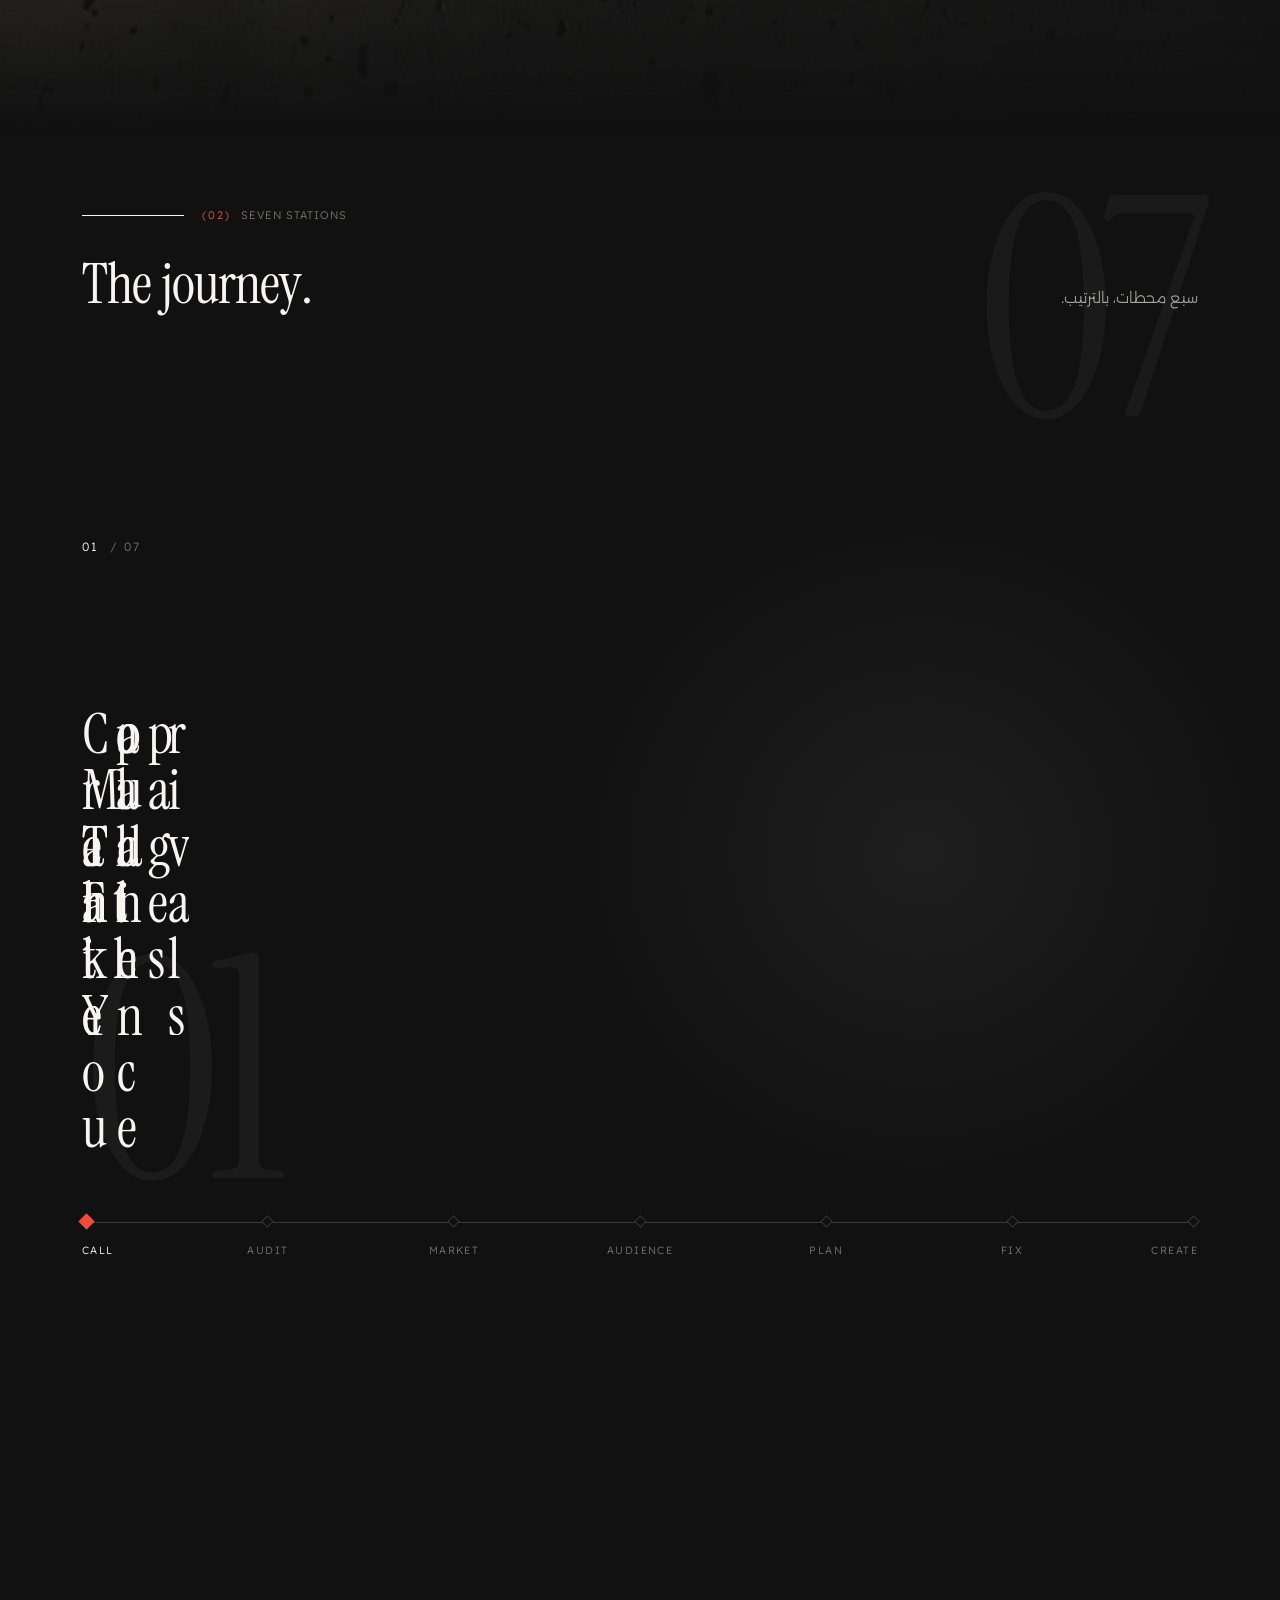
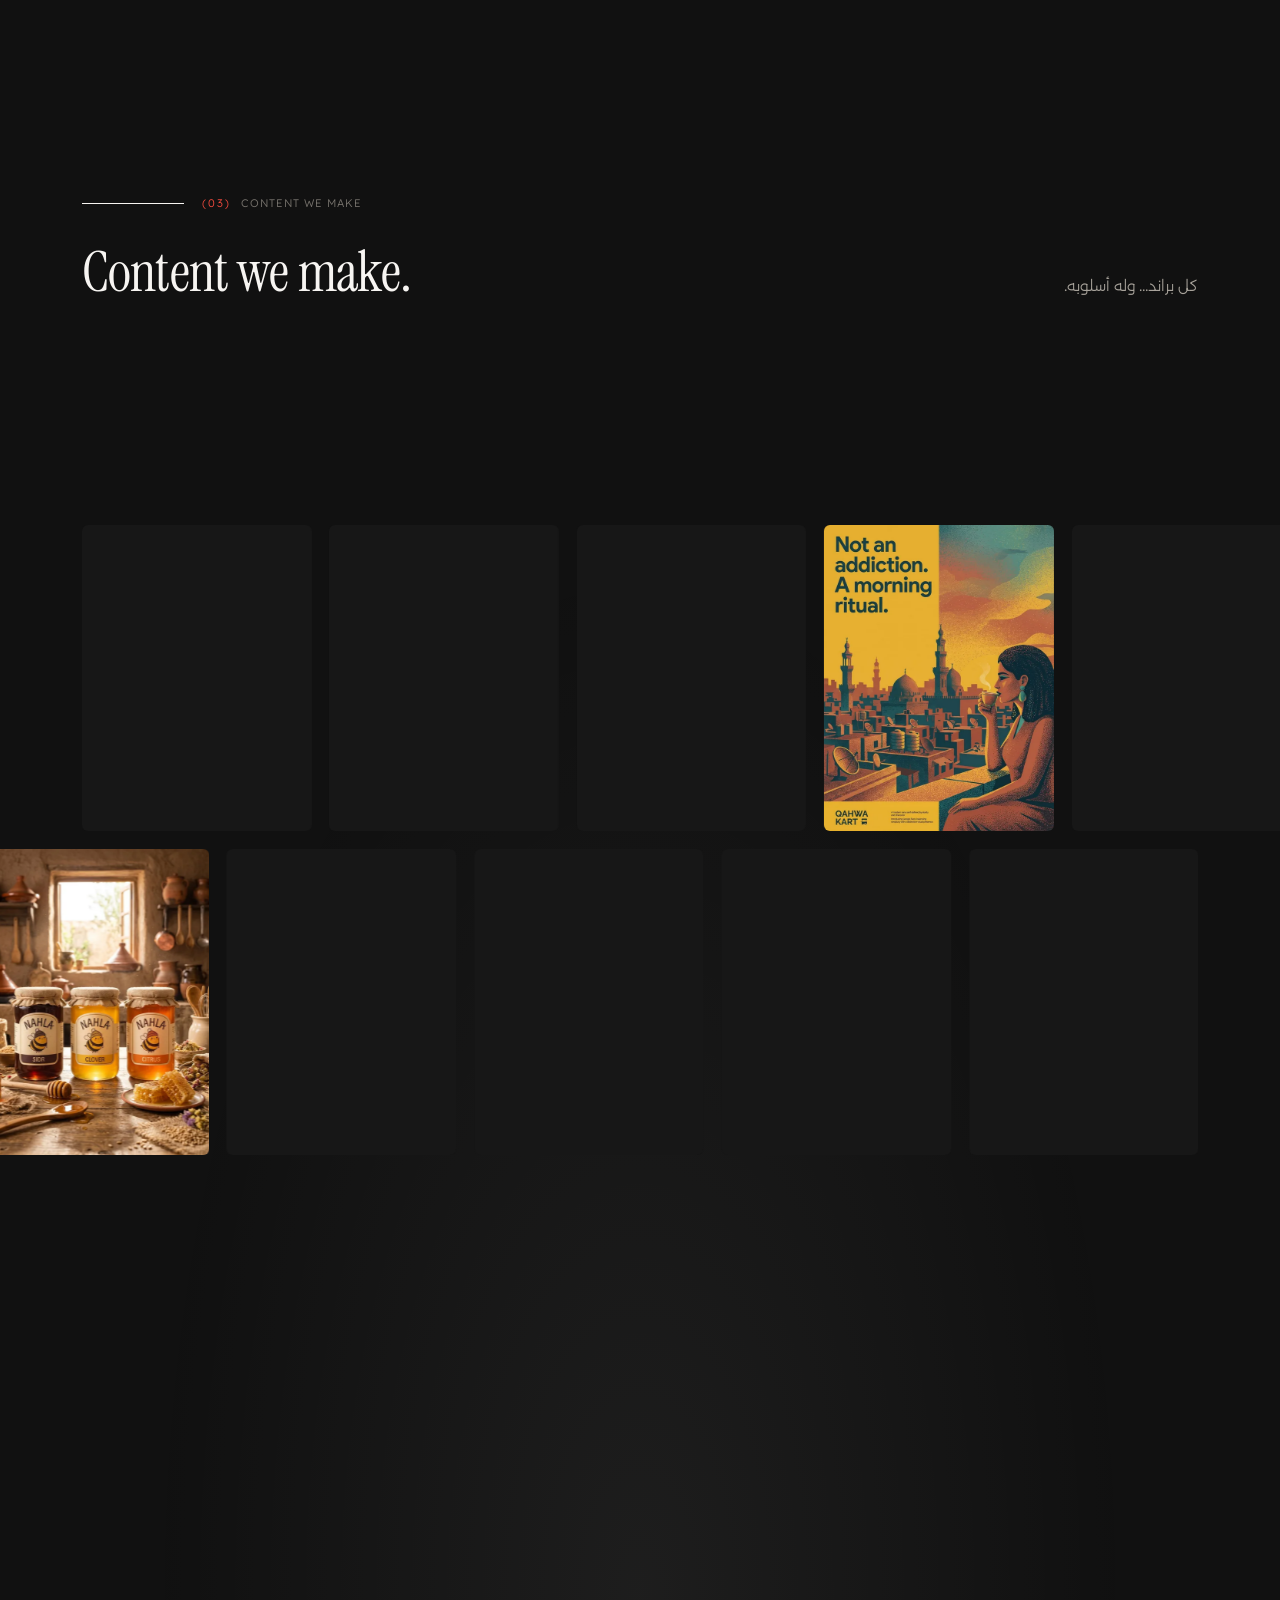
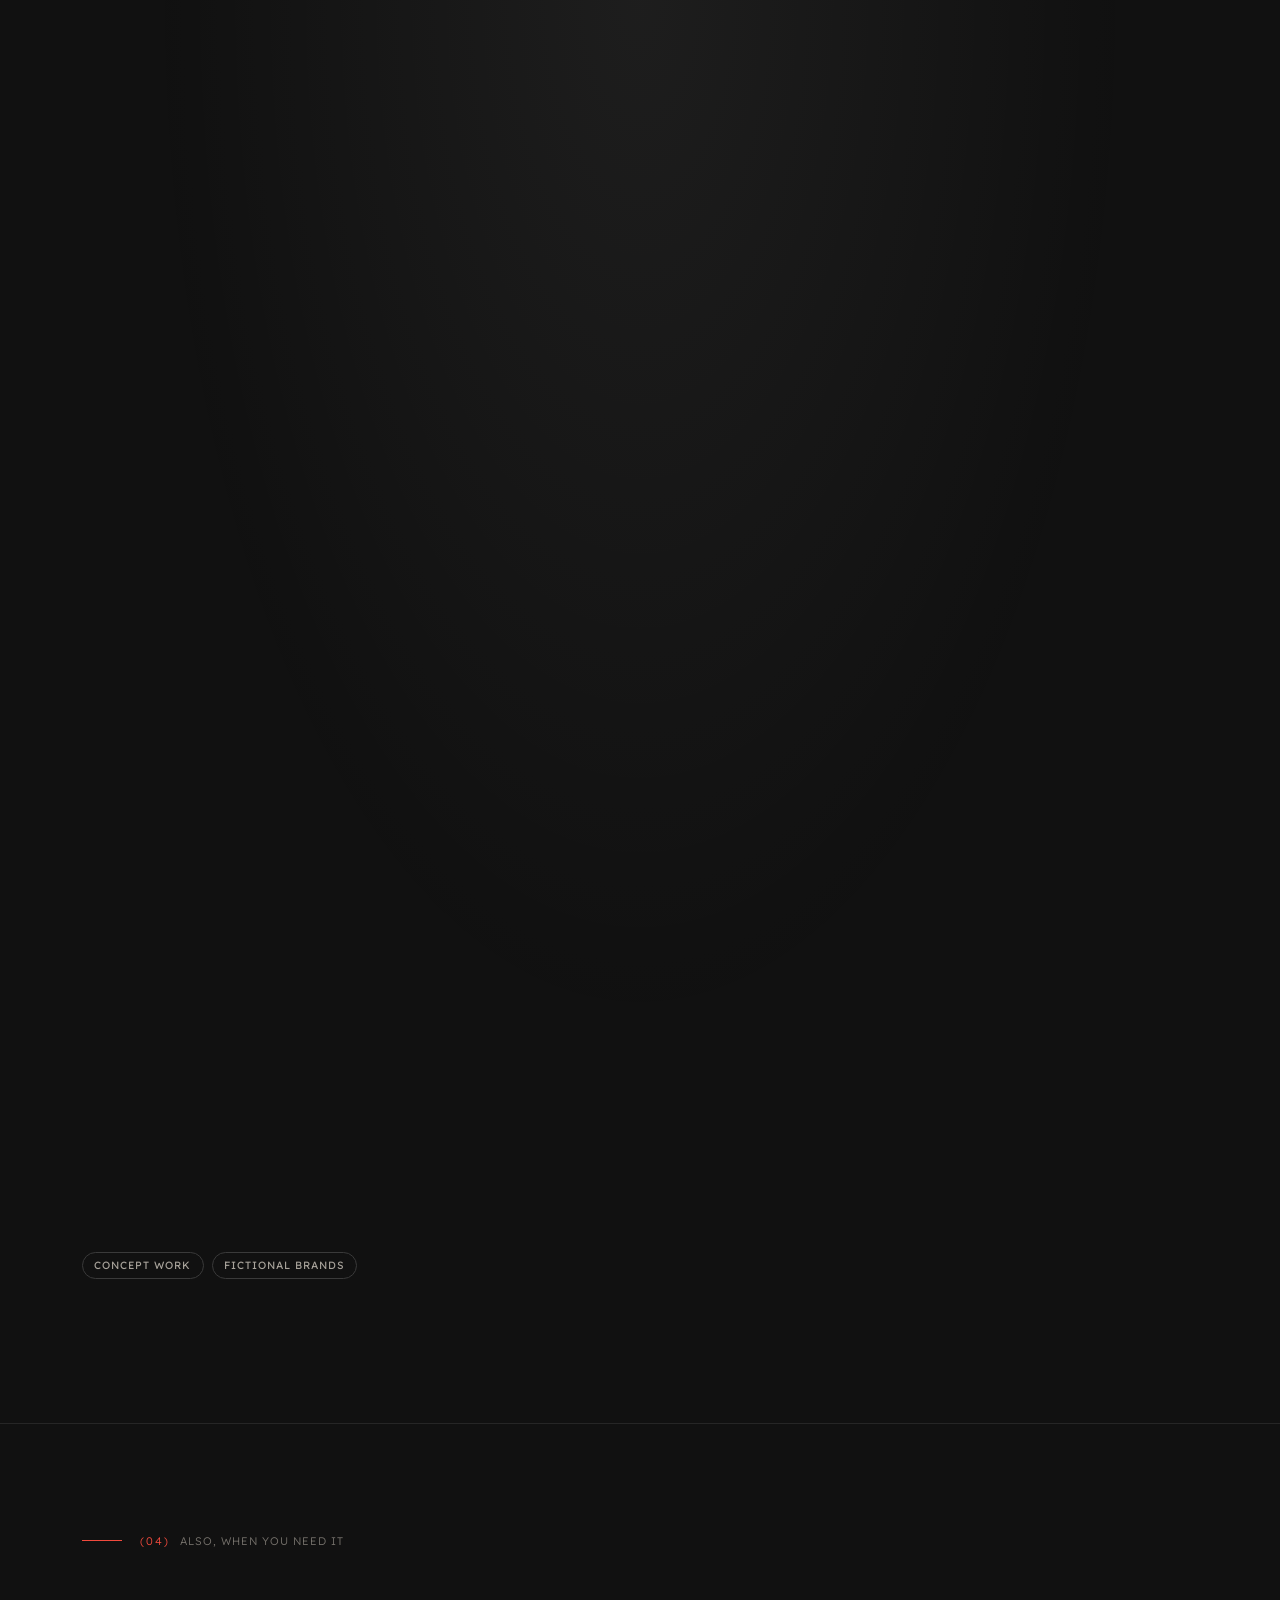
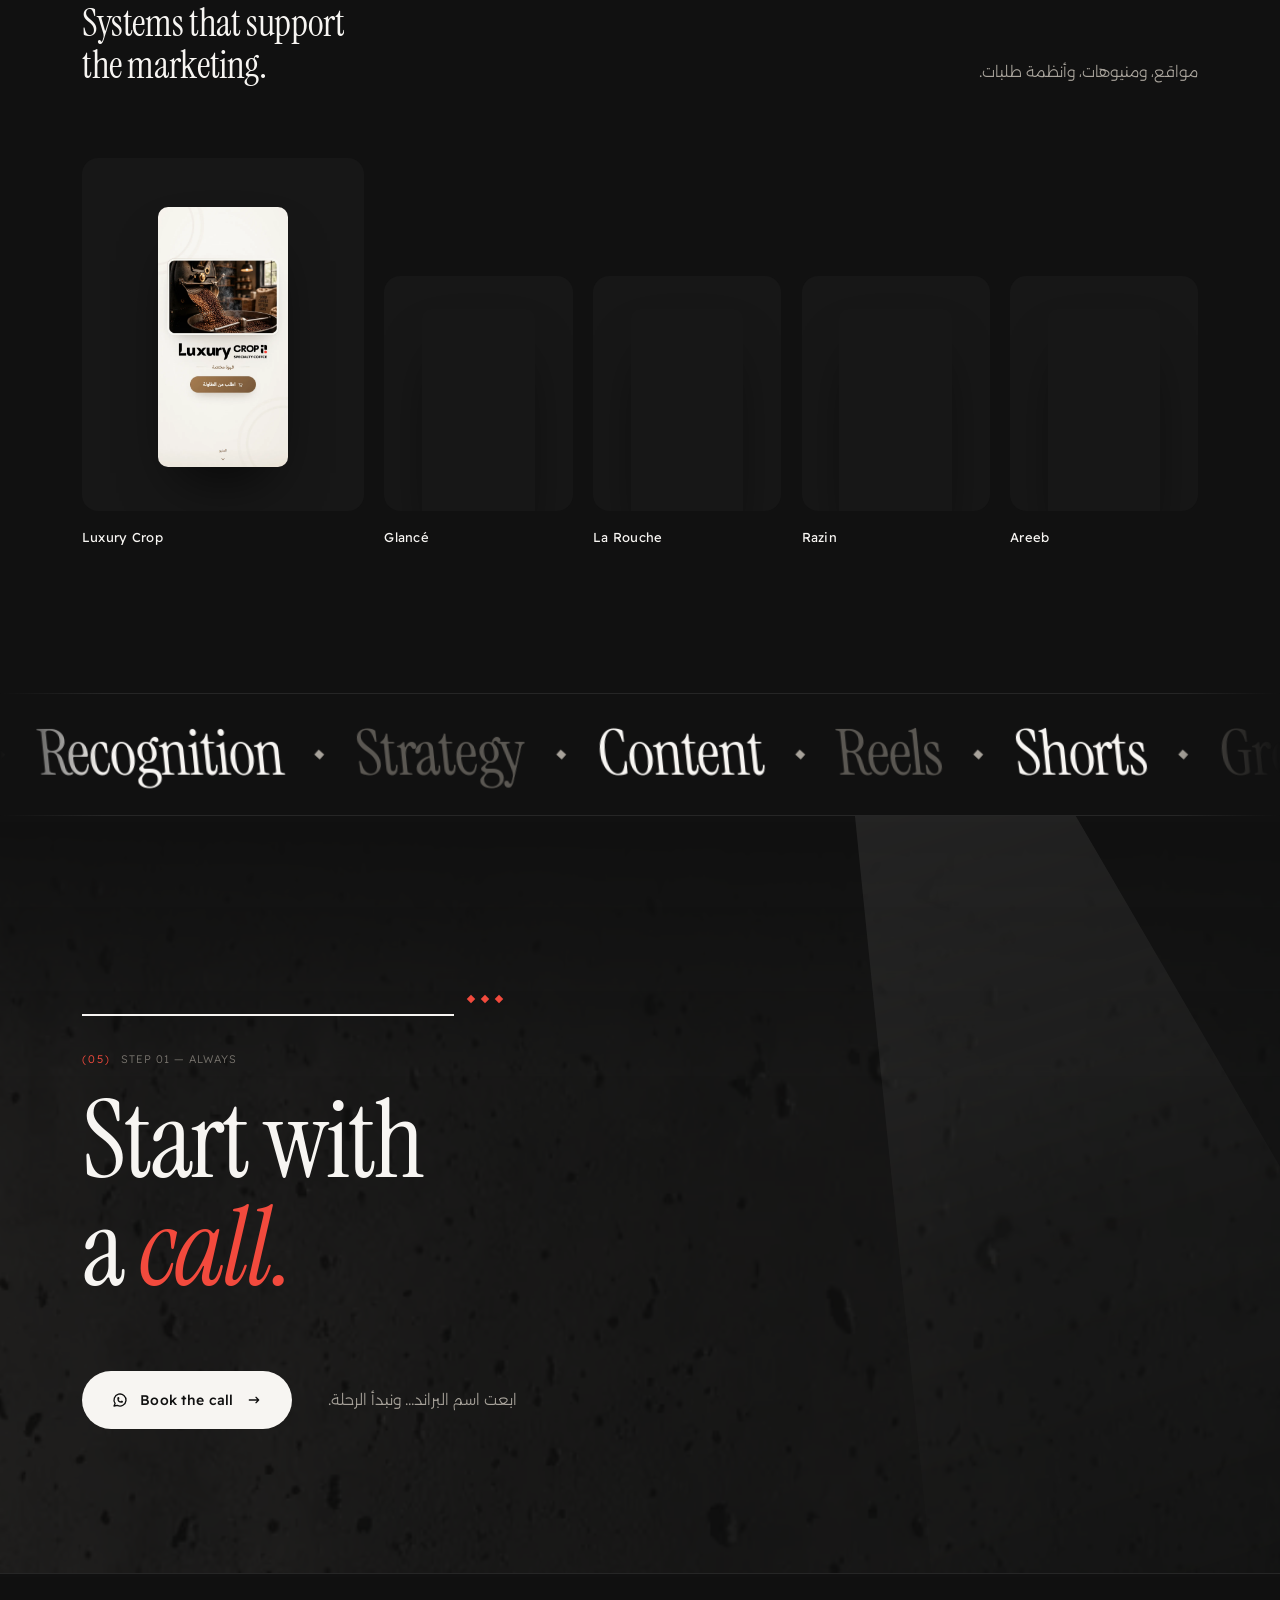
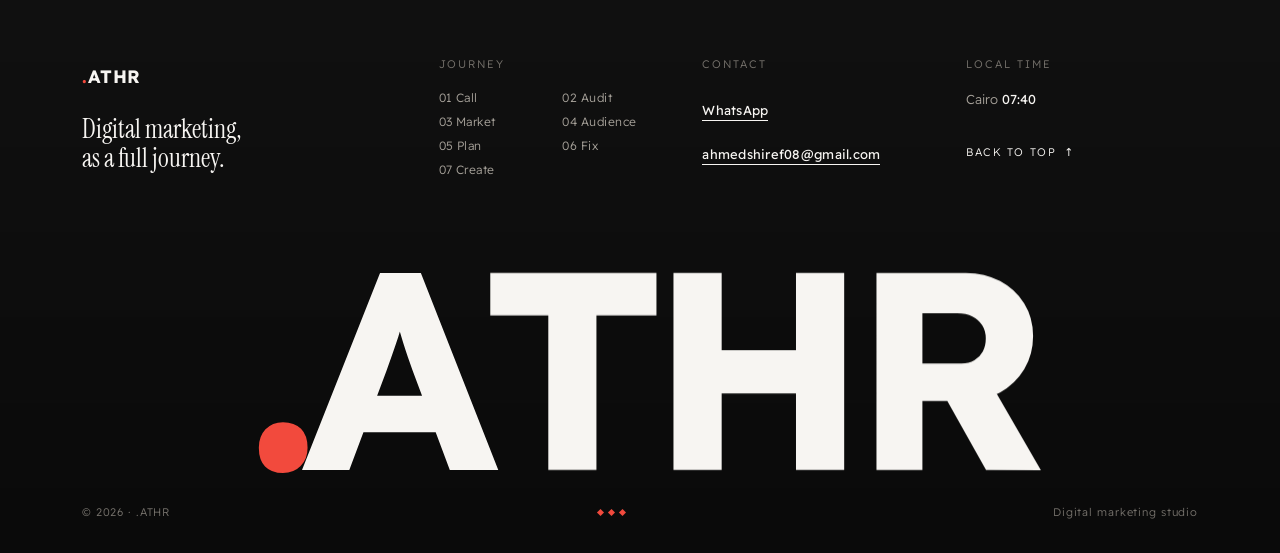
==== commit 2c38fb69: "Richer look: textures, motion and details; tighter spacing - Fixed background layer: stone texture w" ====
--- a/index.html
+++ b/index.html
@@ -14,7 +14,7 @@
 <link rel="preload" href="assets/fonts/readex-latin.woff2" as="font" type="font/woff2" crossorigin>
 <link rel="preload" href="assets/fonts/alexandria-arabic.woff2" as="font" type="font/woff2" crossorigin>
 <link rel="preload" href="assets/img/journey/hero.webp" as="image">
-<link rel="stylesheet" href="assets/css/site.css?v=4.3">
+<link rel="stylesheet" href="assets/css/site.css?v=4.6">
 <script>
   document.documentElement.classList.replace('no-js','js');
   try{ if(!sessionStorage.getItem('athr-intro')) document.documentElement.classList.add('intro'); }catch(e){}
@@ -30,7 +30,9 @@
   <span class="loader__line"></span>
 </div>
 
+<div class="atmo" aria-hidden="true"><span class="atmo__tex"></span><span class="atmo__glow"></span><span class="atmo__grid"><i></i><i></i><i></i><i></i><i></i><i></i></span></div>
 <div class="grain" aria-hidden="true"></div>
+<div class="progress" aria-hidden="true"><i></i></div>
 <div class="cursor" aria-hidden="true"><span class="cursor__label"></span></div>
 
 <a class="skip" href="#main">Skip to content</a>
@@ -73,30 +75,42 @@
         </div>
       </div>
 
-      <figure class="hero__media" data-hero-media>
-        <img src="assets/img/journey/hero.webp" alt="A notebook on a dark desk with a red line connecting seven points" width="1200" height="1500" fetchpriority="high">
-      </figure>
+      <div class="hero__side" data-tilt>
+        <figure class="hero__media" data-hero-media>
+          <img src="assets/img/journey/hero.webp" alt="A notebook on a dark desk with a red line connecting seven points" width="1200" height="1500" fetchpriority="high">
+          <span class="ticks" aria-hidden="true"><i></i><i></i><i></i><i></i></span>
+        </figure>
+        <span class="floaters" aria-hidden="true"><i class="dm"></i><i class="dm"></i><i class="dm"></i></span>
+        <p class="fig" data-hero-fade><span>Fig. 01</span><span>The plan comes before the post.</span></p>
+      </div>
     </div>
 
     <div class="wrap hero__foot" data-hero-fade>
-      <span>01 → 07</span>
+      <span>01 → 07 · Scroll</span>
       <span class="hero__cue" aria-hidden="true"><i></i></span>
-      <span>Cairo · KSA</span>
-    </div>
-  </section>
+      <span>Cairo <b data-clock>--:--</b></span>
+    </div>
+  </section>
+
+  <div class="marq" data-marq data-dir="1" aria-hidden="true">
+    <div class="marq__track"><p class="marq__row"><span>Call</span><i class="dm"></i><span class="m">Brand audit</span><i class="dm"></i><span>Market</span><i class="dm"></i><span class="m">Audience</span><i class="dm"></i><span>Plan</span><i class="dm"></i><span class="m">Fix</span><i class="dm"></i><span>Create</span><i class="dm"></i></p><p class="marq__row"><span>Call</span><i class="dm"></i><span class="m">Brand audit</span><i class="dm"></i><span>Market</span><i class="dm"></i><span class="m">Audience</span><i class="dm"></i><span>Plan</span><i class="dm"></i><span class="m">Fix</span><i class="dm"></i><span>Create</span><i class="dm"></i></p></div>
+  </div>
 
   <!-- ============ STATEMENT ============ -->
   <section class="sec statement" aria-label="The idea">
     <div class="wrap statement__in">
+      <p class="slabel slabel--c" data-slabel><span>(01)</span><span>The idea</span></p>
       <p class="statement__text" data-words>Design is the last step. Not the first.</p>
       <p class="ar statement__ar" lang="ar" dir="rtl" data-fade>قبل أي تصميم… لازم نفهم.</p>
+      <span class="connector" aria-hidden="true"><i></i></span>
     </div>
   </section>
 
   <!-- ============ JOURNEY ============ -->
   <section class="journey" id="journey" aria-labelledby="journey-title">
     <div class="wrap journey__head">
-      <span class="sec-anchor" aria-hidden="true"></span>
+      <span class="ghost" aria-hidden="true" data-ghost>07</span>
+      <div class="shead"><span class="sec-anchor" aria-hidden="true"></span><p class="slabel" data-slabel><span>(02)</span><span>Seven stations</span></p></div>
       <div class="journey__headrow">
         <h2 class="h2" id="journey-title" data-chars>The journey.</h2>
         <p class="ar" lang="ar" dir="rtl" data-fade>سبع محطات، بالترتيب.</p>
@@ -105,13 +119,14 @@
 
     <div class="jr" data-journey>
       <div class="jr__stage">
+        <p class="jr__ghost" aria-hidden="true"><span class="jr__groll"><span>01</span><span>02</span><span>03</span><span>04</span><span>05</span><span>06</span><span>07</span></span></p>
         <p class="jr__count" aria-hidden="true"><span class="jr__roll"><span>01</span><span>02</span><span>03</span><span>04</span><span>05</span><span>06</span><span>07</span></span><span class="jr__of">/ 07</span></p>
 
         <div class="jr__steps">
 
           <!-- 01 · CALL -->
           <article class="stp" data-label="Call">
-            <figure class="stp__media">
+            <figure class="stp__media"><span class="ticks" aria-hidden="true"><i></i><i></i><i></i><i></i></span>
               <img src="assets/img/journey/s1-call.webp" alt="A hand taking notes beside a phone during a call" width="1200" height="1500" loading="lazy" decoding="async">
               <svg class="mg mg--call" viewBox="0 0 400 500" aria-hidden="true">
                 <text class="mg__tx" x="40" y="338">LISTENING</text>
@@ -130,7 +145,7 @@
 
           <!-- 02 · AUDIT -->
           <article class="stp" data-label="Audit">
-            <figure class="stp__media">
+            <figure class="stp__media"><span class="ticks" aria-hidden="true"><i></i><i></i><i></i><i></i></span>
               <img src="assets/img/journey/s2-audit.webp" alt="Brand materials laid out on a dark table for review" width="1200" height="1500" loading="lazy" decoding="async">
               <svg class="mg mg--audit" viewBox="0 0 400 500" aria-hidden="true">
                 <text class="mg__tx" x="40" y="322">WEAKNESS</text>
@@ -156,7 +171,7 @@
 
           <!-- 03 · MARKET -->
           <article class="stp" data-label="Market">
-            <figure class="stp__media">
+            <figure class="stp__media"><span class="ticks" aria-hidden="true"><i></i><i></i><i></i><i></i></span>
               <img src="assets/img/journey/s3-market.webp" alt="Printed competitor posts arranged on a table" width="1200" height="1500" loading="lazy" decoding="async">
               <svg class="mg mg--market" viewBox="0 0 400 500" aria-hidden="true">
                 <path class="mg__l" d="M40 316 V462 H360"/>
@@ -180,7 +195,7 @@
 
           <!-- 04 · AUDIENCE -->
           <article class="stp" data-label="Audience">
-            <figure class="stp__media">
+            <figure class="stp__media"><span class="ticks" aria-hidden="true"><i></i><i></i><i></i><i></i></span>
               <img src="assets/img/journey/s4-audience.webp" alt="People inside a café seen through the window at dusk" width="1200" height="1500" loading="lazy" decoding="async">
               <svg class="mg mg--audience" viewBox="0 0 400 500" aria-hidden="true">
                 <circle class="mg__l" cx="200" cy="390" r="74"/>
@@ -204,7 +219,7 @@
 
           <!-- 05 · PLAN -->
           <article class="stp" data-label="Plan">
-            <figure class="stp__media">
+            <figure class="stp__media"><span class="ticks" aria-hidden="true"><i></i><i></i><i></i><i></i></span>
               <img src="assets/img/journey/s5-plan.webp" alt="A long-term marketing plan pinned on a dark wall" width="1200" height="1500" loading="lazy" decoding="async">
               <svg class="mg mg--plan" viewBox="0 0 400 500" aria-hidden="true">
                 <text class="mg__tx" x="40" y="322">12 MONTHS</text>
@@ -230,7 +245,7 @@
 
           <!-- 06 · FIX -->
           <article class="stp" data-label="Fix">
-            <figure class="stp__media">
+            <figure class="stp__media"><span class="ticks" aria-hidden="true"><i></i><i></i><i></i><i></i></span>
               <img src="assets/img/journey/s6-fix.webp" alt="A phone with a social profile grid next to red-pen corrections" width="1200" height="1500" loading="lazy" decoding="async">
               <svg class="mg mg--fix" viewBox="0 0 400 500" aria-hidden="true">
                 <circle class="mg__l" cx="58" cy="334" r="16"/>
@@ -257,7 +272,7 @@
 
           <!-- 07 · CREATE -->
           <article class="stp" data-label="Create">
-            <figure class="stp__media">
+            <figure class="stp__media"><span class="ticks" aria-hidden="true"><i></i><i></i><i></i><i></i></span>
               <img src="assets/img/journey/s7-create.webp" alt="A phone on a small tripod filming a vertical video" width="1200" height="1500" loading="lazy" decoding="async">
               <svg class="mg mg--create" viewBox="0 0 400 500" aria-hidden="true">
                 <text class="mg__tx" x="40" y="322">REELS · SHORTS</text>
@@ -290,7 +305,7 @@
   <!-- ============ CONTENT (الشغل: تصاميم Gemini — استوديو العشرين) ============ -->
   <section class="content" id="content" aria-labelledby="content-title">
     <div class="wrap content__head">
-      <span class="sec-anchor" aria-hidden="true"></span>
+      <div class="shead"><span class="sec-anchor" aria-hidden="true"></span><p class="slabel" data-slabel><span>(03)</span><span>Content we make</span></p></div>
       <div class="journey__headrow">
         <h2 class="h2" id="content-title" data-chars>Content we make.</h2>
         <p class="ar" lang="ar" dir="rtl" data-fade>كل براند… وله أسلوبه.</p>
@@ -334,10 +349,7 @@
   <!-- ============ SYSTEMS (بارتيشن صغير) ============ -->
   <section class="systems" id="systems" aria-labelledby="systems-title">
     <div class="wrap">
-      <div class="systems__bar" data-fade>
-        <span class="systems__rule" aria-hidden="true"></span>
-        <p class="eyebrow">Also · When you need it</p>
-      </div>
+      <div class="systems__bar"><span class="systems__rule" aria-hidden="true"></span><p class="slabel" data-slabel><span>(04)</span><span>Also, when you need it</span></p></div>
       <div class="systems__head">
         <h2 class="h3" id="systems-title" data-chars>Systems that support the marketing.</h2>
         <p class="ar" lang="ar" dir="rtl" data-fade>مواقع، ومنيوهات، وأنظمة طلبات.</p>
@@ -368,14 +380,20 @@
     </div>
   </section>
 
+  <div class="marq" data-marq data-dir="-1" aria-hidden="true">
+    <div class="marq__track"><p class="marq__row"><span>Strategy</span><i class="dm"></i><span class="m">Content</span><i class="dm"></i><span>Reels</span><i class="dm"></i><span class="m">Shorts</span><i class="dm"></i><span>Growth</span><i class="dm"></i><span class="m">Recognition</span><i class="dm"></i></p><p class="marq__row"><span>Strategy</span><i class="dm"></i><span class="m">Content</span><i class="dm"></i><span>Reels</span><i class="dm"></i><span class="m">Shorts</span><i class="dm"></i><span>Growth</span><i class="dm"></i><span class="m">Recognition</span><i class="dm"></i></p></div>
+  </div>
+
   <!-- ============ CTA ============ -->
   <section class="cta" id="contact" aria-labelledby="cta-title">
+    <span class="cta__beam" aria-hidden="true"></span>
+    <canvas class="dust" aria-hidden="true"></canvas>
     <div class="cta__anchor" aria-hidden="true">
       <span class="anchor-line"></span>
       <span class="anchor-dms"><i class="dm"></i><i class="dm"></i><i class="dm"></i></span>
     </div>
     <div class="wrap cta__body">
-      <p class="eyebrow" data-fade>Step 01</p>
+      <p class="slabel" data-slabel><span>(05)</span><span>Step 01 — always</span></p>
       <h2 class="cta__title" id="cta-title">
         <span class="mask"><span class="ln">Start with</span></span>
         <span class="mask"><span class="ln">a <em class="hero-word">call.</em></span></span>
@@ -393,10 +411,31 @@
 </main>
 
 <footer class="foot">
+  <div class="wrap foot__cols">
+    <div class="foot__col foot__col--lead">
+      <a class="logo" href="#top" aria-label=".ATHR — back to top"><span class="logo__dot">.</span>ATHR</a>
+      <p>Digital marketing,<br>as a full journey.</p>
+    </div>
+    <div class="foot__col">
+      <p class="foot__h">Journey</p>
+      <ul class="foot__steps"><li>01 Call</li><li>02 Audit</li><li>03 Market</li><li>04 Audience</li><li>05 Plan</li><li>06 Fix</li><li>07 Create</li></ul>
+    </div>
+    <div class="foot__col">
+      <p class="foot__h">Contact</p>
+      <p><a class="tlink" href="https://wa.me/201016739509?text=%D8%A7%D9%84%D8%B3%D9%84%D8%A7%D9%85%20%D8%B9%D9%84%D9%8A%D9%83%D9%85%D8%8C%20%D8%AD%D8%A7%D8%A8%20%D8%A3%D8%AD%D8%AC%D8%B2%20%D9%85%D9%83%D8%A7%D9%84%D9%85%D8%A9%20%D9%85%D8%B9%20%D8%A3%D8%AB%D8%B1." target="_blank" rel="noopener">WhatsApp</a></p>
+      <p><a class="tlink" href="mailto:ahmedshiref08@gmail.com">ahmedshiref08@gmail.com</a></p>
+    </div>
+    <div class="foot__col foot__col--end">
+      <p class="foot__h">Local time</p>
+      <p class="foot__time">Cairo <b data-clock>--:--</b></p>
+      <a class="foot__top" href="#top">Back to top <span aria-hidden="true">↑</span></a>
+    </div>
+  </div>
   <p class="foot__giant" aria-hidden="true"><span class="fg"><span class="fg__dot">.</span></span><span class="fg">A</span><span class="fg">T</span><span class="fg">H</span><span class="fg">R</span></p>
   <div class="wrap foot__in">
-    <p>© 2026 · Digital marketing studio</p>
-    <p><a class="tlink" href="mailto:ahmedshiref08@gmail.com">ahmedshiref08@gmail.com</a></p>
+    <p>© 2026 · .ATHR</p>
+    <p class="foot__dms" aria-hidden="true"><i class="dm"></i><i class="dm"></i><i class="dm"></i></p>
+    <p>Digital marketing studio</p>
   </div>
 </footer>
 
@@ -406,6 +445,6 @@
 <script src="assets/vendor/DrawSVGPlugin.min.js"></script>
 <script src="assets/vendor/CustomEase.min.js"></script>
 <script src="assets/vendor/lenis.min.js"></script>
-<script src="assets/js/site.js?v=4.3"></script>
+<script src="assets/js/site.js?v=4.4"></script>
 </body>
 </html>
--- a/assets/css/site.css
+++ b/assets/css/site.css
@@ -379,3 +379,119 @@
   .gal__row{transform:none!important;width:auto;margin:0;overflow-x:auto;padding-inline:var(--gut)}
   ::view-transition-old(root),::view-transition-new(root){animation:none}
 }
+
+/* ==========================================================================
+   v4.3 — غنى بصري: تيكستر · نور · خطوط أعمدة · شرايط كلام · تفاصيل · فراغ أقل
+   ========================================================================== */
+:root{--sec-pad:clamp(104px,16vh,190px)}
+@media (max-width:860px){:root{--sec-pad:clamp(72px,11svh,100px)}}
+body{background:transparent}
+
+/* طبقة الجو (ثابتة ورا كل حاجة): حجر + نور بيتحرك ببطء + خطوط أعمدة */
+.atmo{position:fixed;inset:0;z-index:-1;pointer-events:none;overflow:hidden}
+.atmo__tex{position:absolute;inset:-8% -2%;background:url(../img/tex/stone.webp) center/cover no-repeat;opacity:.3;filter:grayscale(.35) brightness(.72);transform:translate3d(0,var(--ty,0px),0) scale(1.06);will-change:transform}
+.atmo__tex::after{content:"";position:absolute;inset:0;background:radial-gradient(120% 95% at 50% 35%,transparent 25%,#111 82%)}
+.atmo__glow{position:absolute;inset:-20%;background:radial-gradient(38% 32% at 16% 10%,rgba(247,245,242,.075),transparent 70%),radial-gradient(34% 30% at 86% 82%,rgba(242,74,61,.065),transparent 70%);animation:glow 26s ease-in-out infinite alternate}
+@keyframes glow{to{transform:translate3d(5%,-4%,0) scale(1.1)}}
+.atmo__grid{position:absolute;top:0;bottom:0;left:50%;width:min(100%,calc(var(--container) + var(--gut)*2));transform:translateX(-50%);padding-inline:var(--gut);display:flex;justify-content:space-between}
+.atmo__grid i{width:1px;height:100%;background:linear-gradient(180deg,transparent,rgba(247,245,242,.05) 18%,rgba(247,245,242,.05) 82%,transparent)}
+
+/* شريط التقدّم */
+.progress{position:fixed;top:0;left:0;right:0;height:2px;z-index:260;pointer-events:none}
+.progress i{display:block;height:100%;background:var(--accent);transform-origin:0 50%;transform:scaleX(var(--p,0))}
+
+/* لابل الأقسام: (02) — Seven stations */
+.shead{display:flex;align-items:center;gap:18px;margin-bottom:clamp(24px,3.5vh,36px)}
+.shead .sec-anchor{margin:0}
+.slabel{display:flex;gap:10px;font-size:11px;letter-spacing:.18em;text-transform:uppercase;color:var(--cap);white-space:nowrap}
+.slabel span:first-child{color:var(--accent)}
+.slabel--c{justify-content:center;margin-bottom:clamp(28px,4vh,44px)}
+
+/* علامات القص على الصور */
+.ticks{position:absolute;inset:12px;pointer-events:none;z-index:3}
+.ticks i{position:absolute;width:12px;height:12px;border:0 solid rgba(247,245,242,.6)}
+.ticks i:nth-child(1){top:0;left:0;border-top-width:1px;border-left-width:1px}
+.ticks i:nth-child(2){top:0;right:0;border-top-width:1px;border-right-width:1px}
+.ticks i:nth-child(3){bottom:0;left:0;border-bottom-width:1px;border-left-width:1px}
+.ticks i:nth-child(4){bottom:0;right:0;border-bottom-width:1px;border-right-width:1px}
+
+/* الهيرو: الصورة بتميل مع الماوس + ماسات طايرة + كابشن */
+.hero__side{position:relative;margin-top:calc(-36px - 1px);perspective:1200px}
+.hero__media{margin-top:0;will-change:transform}
+.floaters i{position:absolute;width:7px;height:7px}
+.floaters i:nth-child(1){left:-30px;top:16%}
+.floaters i:nth-child(2){right:-24px;top:48%;width:5px;height:5px;background:var(--ink)}
+.floaters i:nth-child(3){left:14%;top:calc(100% + 2px);width:6px;height:6px;background:transparent;border:1px solid rgba(247,245,242,.7)}
+.fig{display:flex;justify-content:space-between;gap:16px;margin-top:18px;font-size:10.5px;letter-spacing:.14em;text-transform:uppercase;color:var(--cap)}
+.fig span:first-child{color:var(--ink)}
+.hero__foot b{font-weight:400;color:var(--ink);font-variant-numeric:tabular-nums}
+
+/* شرايط كلام بتتحرك (بتسرع وتعكس مع السكرول) */
+.marq{position:relative;overflow:hidden;border-block:1px solid var(--line);padding-block:clamp(18px,3vh,30px);-webkit-mask-image:linear-gradient(90deg,transparent,#000 8%,#000 92%,transparent);mask-image:linear-gradient(90deg,transparent,#000 8%,#000 92%,transparent)}
+.marq__track{display:flex;width:max-content;will-change:transform}
+.marq__row{display:flex;align-items:center;gap:clamp(22px,2.6vw,44px);padding-right:clamp(22px,2.6vw,44px);font-family:var(--serif);font-style:italic;font-size:clamp(44px,7vw,112px);line-height:1.04;letter-spacing:-.02em;white-space:nowrap;color:var(--ink)}
+.marq__row .m{color:#45423e}
+.marq__row .dm{width:10px;height:10px}
+.marq[data-dir="-1"] .marq__row{font-style:normal;font-size:clamp(34px,5vw,78px);color:#5a5752}
+.marq[data-dir="-1"] .marq__row .m{color:var(--ink)}
+.marq[data-dir="-1"] .marq__row .dm{background:var(--ink-2);width:7px;height:7px}
+
+/* الجملة: باند خرسانة + خط بينزل للرحلة */
+.statement{position:relative;isolation:isolate}
+.statement::before{content:"";position:absolute;inset:0;z-index:-1;background:url(../img/tex/concrete.webp) center/cover;opacity:.22;filter:grayscale(.45);-webkit-mask-image:linear-gradient(180deg,transparent,#000 22%,#000 78%,transparent);mask-image:linear-gradient(180deg,transparent,#000 22%,#000 78%,transparent)}
+.connector{position:relative;display:block;width:1px;height:clamp(60px,10vh,110px);margin-top:clamp(36px,6vh,60px);background:var(--line-2);overflow:hidden}
+.connector i{position:absolute;inset:0;background:var(--accent);transform-origin:50% 0;transform:scaleY(var(--p,0))}
+
+/* أرقام ضخمة باهتة */
+.journey__head{position:relative}
+.ghost{position:absolute;right:var(--gut);top:-.2em;font-family:var(--serif);font-size:clamp(150px,24vw,400px);line-height:.8;letter-spacing:-.04em;color:rgba(247,245,242,.04);pointer-events:none;user-select:none}
+.jr__ghost{display:none}
+.journey.is-pinned .jr__ghost{display:block;position:absolute;left:0;right:0;bottom:clamp(84px,13svh,140px);z-index:0;max-width:calc(var(--container) + var(--gut)*2);margin-inline:auto;padding-inline:var(--gut);pointer-events:none}
+.jr__groll{display:inline-flex;flex-direction:column;height:.84em;overflow:hidden;font-family:var(--serif);font-size:clamp(200px,24vw,380px);line-height:.84;letter-spacing:-.04em;color:rgba(247,245,242,.045)}
+.jr__groll span{display:block;height:.84em;transition:transform 1.1s var(--ease);transform:translateY(calc(var(--i,0) * -100%))}
+.journey.is-pinned .stp{z-index:1}
+.journey.is-pinned .jr__stage{background:radial-gradient(42% 58% at 72% 48%,rgba(247,245,242,.06),transparent 72%)}
+
+/* المعرض: نور خفيف ورا الصفوف + اسم التصميم في الهوفر */
+.gal{isolation:isolate}
+.gal::before{content:"";position:absolute;inset:-12% 0;z-index:-1;background:radial-gradient(55% 50% at 50% 50%,rgba(247,245,242,.055),transparent 70%)}
+.g::after{content:attr(data-name);position:absolute;left:10px;bottom:10px;padding:6px 10px;border-radius:999px;background:rgba(17,17,17,.78);-webkit-backdrop-filter:blur(8px);backdrop-filter:blur(8px);font-size:10.5px;letter-spacing:.08em;color:var(--ink);opacity:0;transform:translateY(8px);transition:opacity .4s var(--ease),transform .5s var(--ease);pointer-events:none}
+.g:hover::after{opacity:1;transform:none}
+
+/* النهاية: خرسانة + شعاع نور + غبار */
+.cta{overflow:hidden;isolation:isolate}
+.cta::before{content:"";position:absolute;inset:0;z-index:-2;background:url(../img/tex/concrete.webp) center/cover;opacity:.18;filter:grayscale(.45);-webkit-mask-image:linear-gradient(180deg,transparent,#000 35%);mask-image:linear-gradient(180deg,transparent,#000 35%)}
+.cta__beam{position:absolute;z-index:-1;top:-25%;right:6%;width:48vw;height:150%;background:linear-gradient(180deg,rgba(247,245,242,.11),rgba(247,245,242,.025) 55%,transparent);clip-path:polygon(40% 0,60% 0,100% 100%,0 100%);transform:rotate(-18deg);transform-origin:50% 0;filter:blur(16px);pointer-events:none;animation:beam 10s ease-in-out infinite alternate}
+@keyframes beam{to{opacity:.55;transform:rotate(-13deg)}}
+.dust{position:absolute;inset:0;width:100%;height:100%;z-index:-1;pointer-events:none}
+
+/* الفوتر */
+.foot{background:linear-gradient(180deg,transparent,rgba(0,0,0,.4))}
+.foot__cols{display:grid;grid-template-columns:1.4fr 1fr 1fr 1fr;gap:32px;padding-block:clamp(56px,9vh,96px) clamp(16px,3vh,32px)}
+.foot__col p{font-size:13px;color:var(--ink-2);line-height:1.8}
+.foot__col--lead p{margin-top:16px;font-family:var(--serif);font-size:clamp(22px,2vw,30px);line-height:1.15;color:var(--ink)}
+.foot__col .foot__h{font-size:11px;letter-spacing:.18em;text-transform:uppercase;color:var(--cap);margin-bottom:14px}
+.foot__steps{display:grid;grid-template-columns:1fr 1fr;gap:4px 16px;font-size:12px;color:var(--ink-2);letter-spacing:.04em}
+.foot__time b{font-weight:400;color:var(--ink);font-variant-numeric:tabular-nums}
+.foot__top{display:inline-flex;gap:8px;margin-top:18px;font-size:11px;letter-spacing:.14em;text-transform:uppercase;color:var(--ink);text-decoration:none;min-height:44px;align-items:center}
+.foot__top span{transition:transform .5s var(--ease)}
+.foot__top:hover span{transform:translateY(-4px)}
+.foot__dms{display:flex;gap:6px}
+.foot__dms .dm{width:5px;height:5px}
+.foot__giant{padding-top:clamp(24px,5vh,56px)}
+
+@media (max-width:860px){
+  .hero__side{flex:1 1 0;display:flex;flex-direction:column;min-height:clamp(170px,26svh,300px);margin:32px calc(var(--gut)*-1) 0}
+  .hero__media{flex:1 1 0;margin:0;min-height:0}
+  .fig,.floaters{display:none}
+  .ghost{font-size:46vw;top:-.12em}
+  .marq__row{font-size:clamp(38px,11vw,56px)}
+  .marq[data-dir="-1"] .marq__row{font-size:clamp(30px,9vw,44px)}
+  .foot__cols{grid-template-columns:1fr 1fr;row-gap:36px}
+  .foot__col--lead{grid-column:1/-1}
+  .cta__beam{width:90vw;right:-20%}
+}
+@media (prefers-reduced-motion:reduce){.atmo__glow,.cta__beam{animation:none}.dust{display:none}}
+.cta{min-height:84svh}
+@media (max-width:860px){.cta{min-height:78svh}}
+@media (max-width:860px){.hero__grid{align-items:stretch}.hero__side{align-self:stretch}}
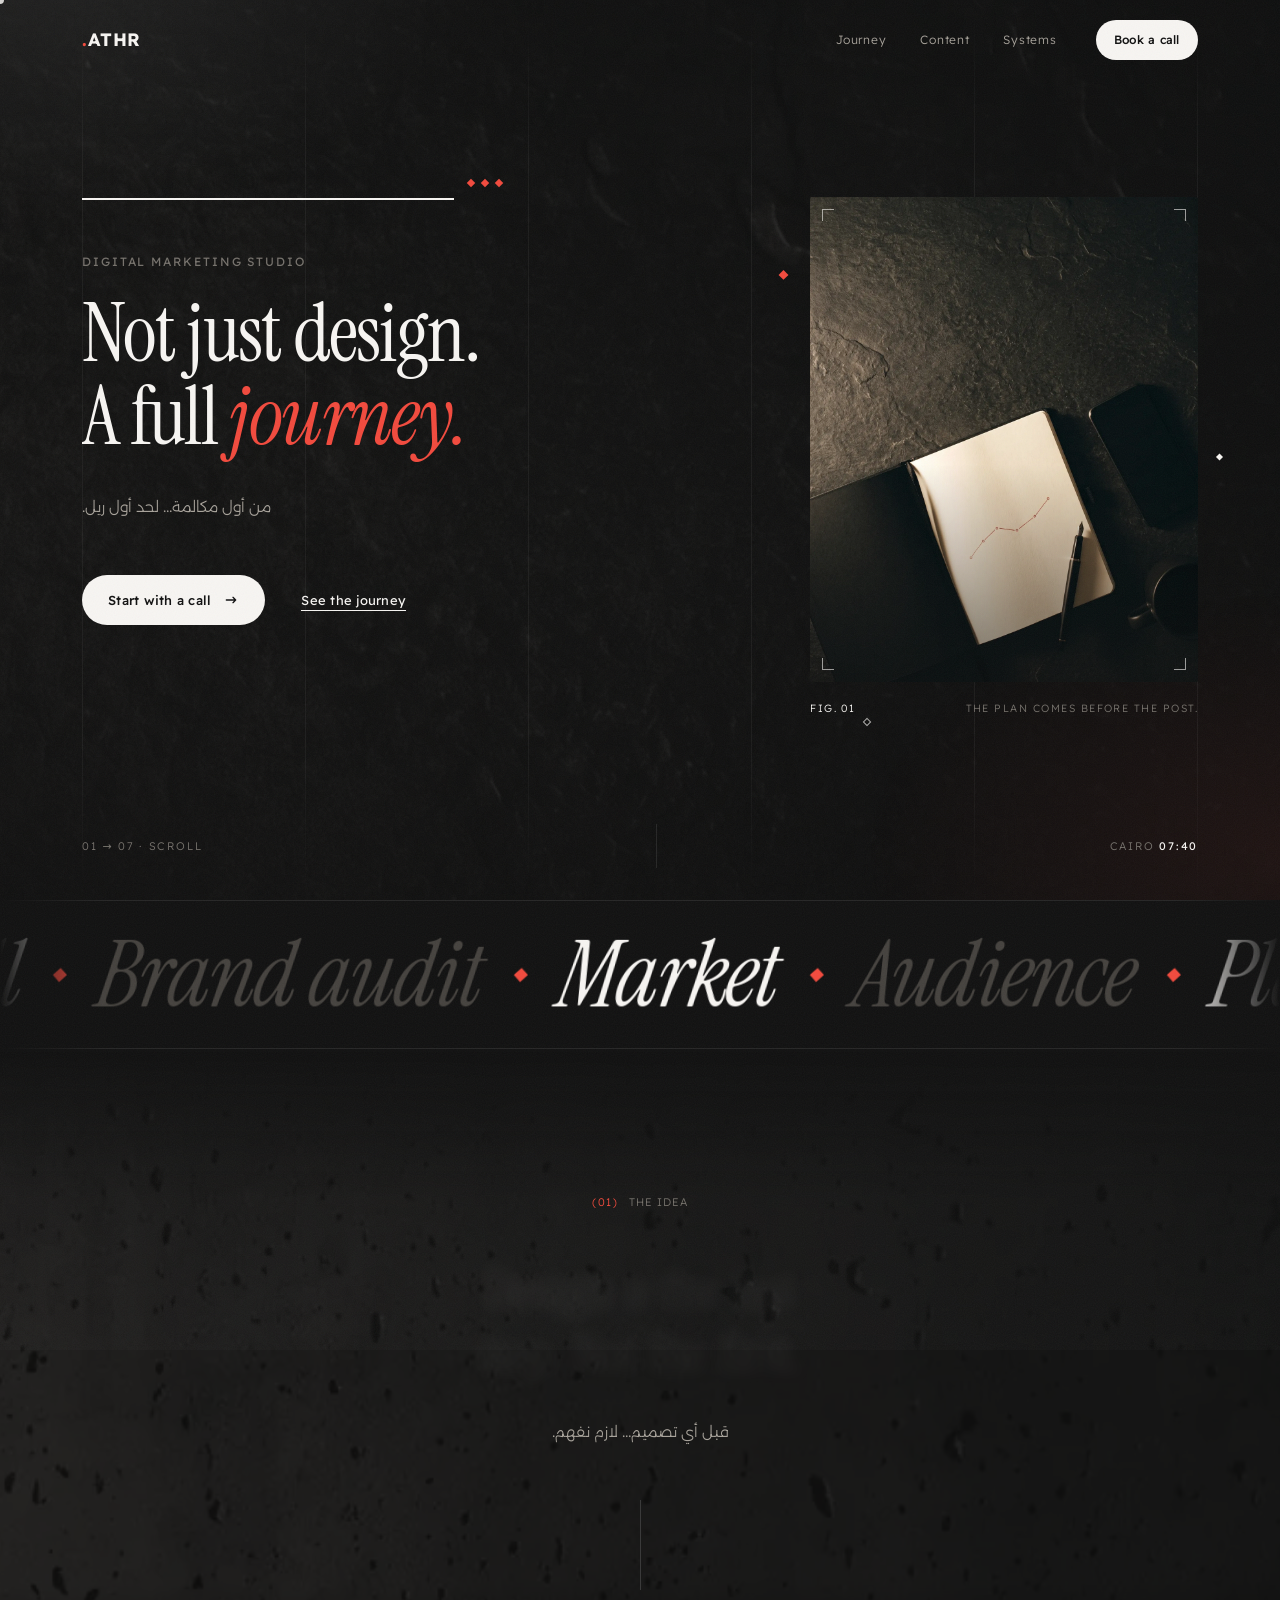
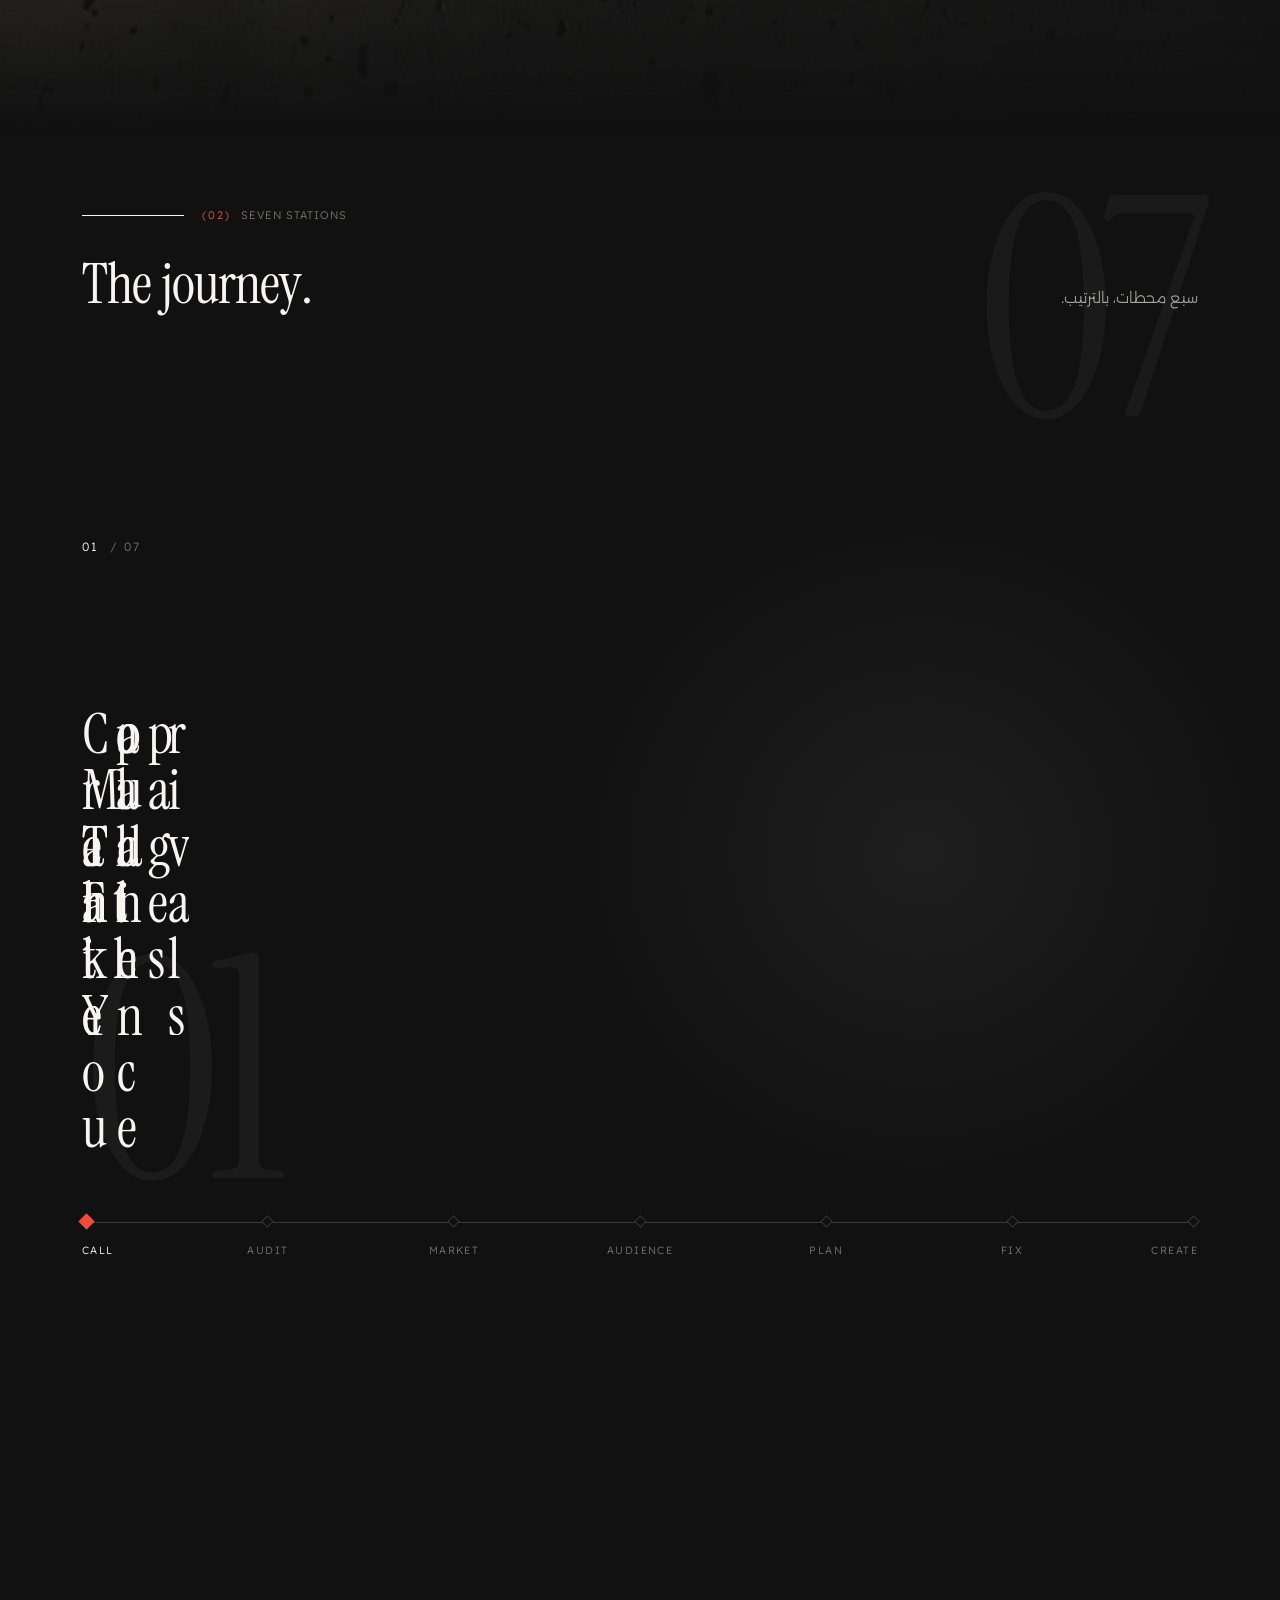
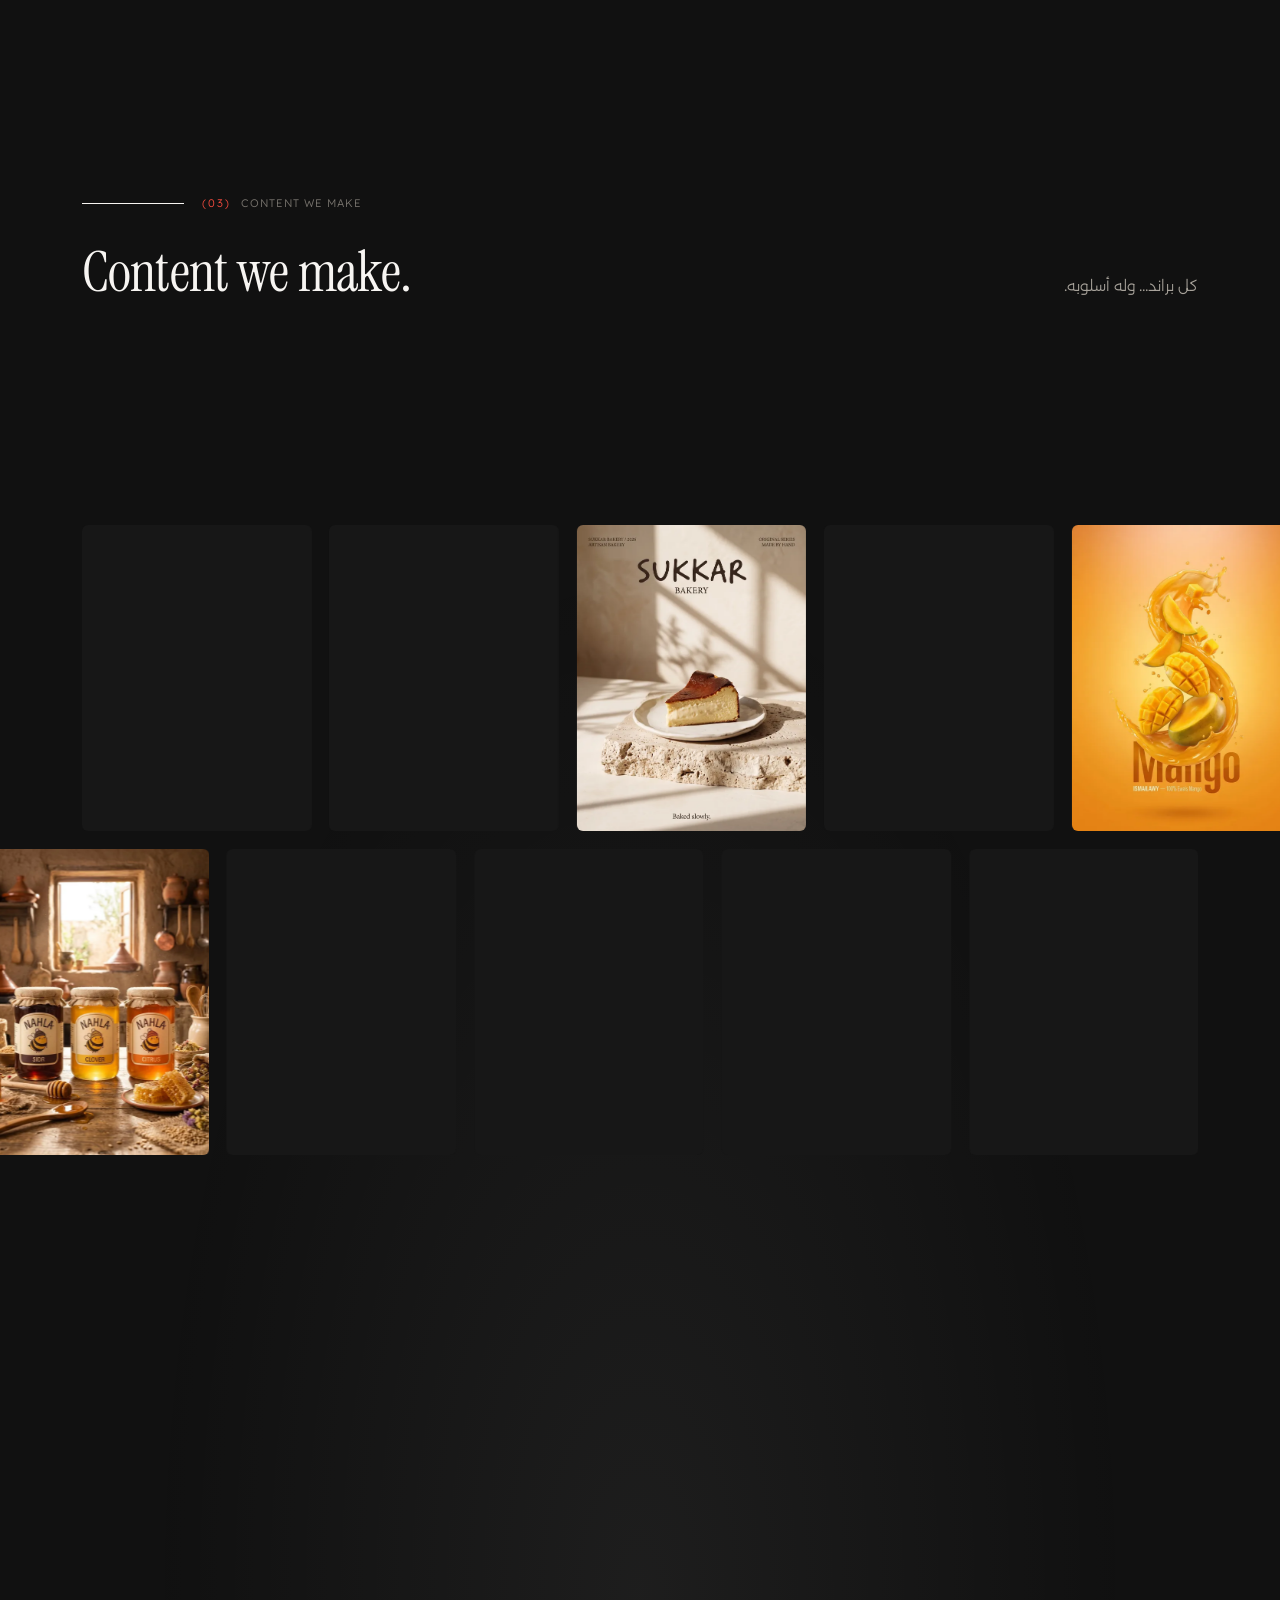
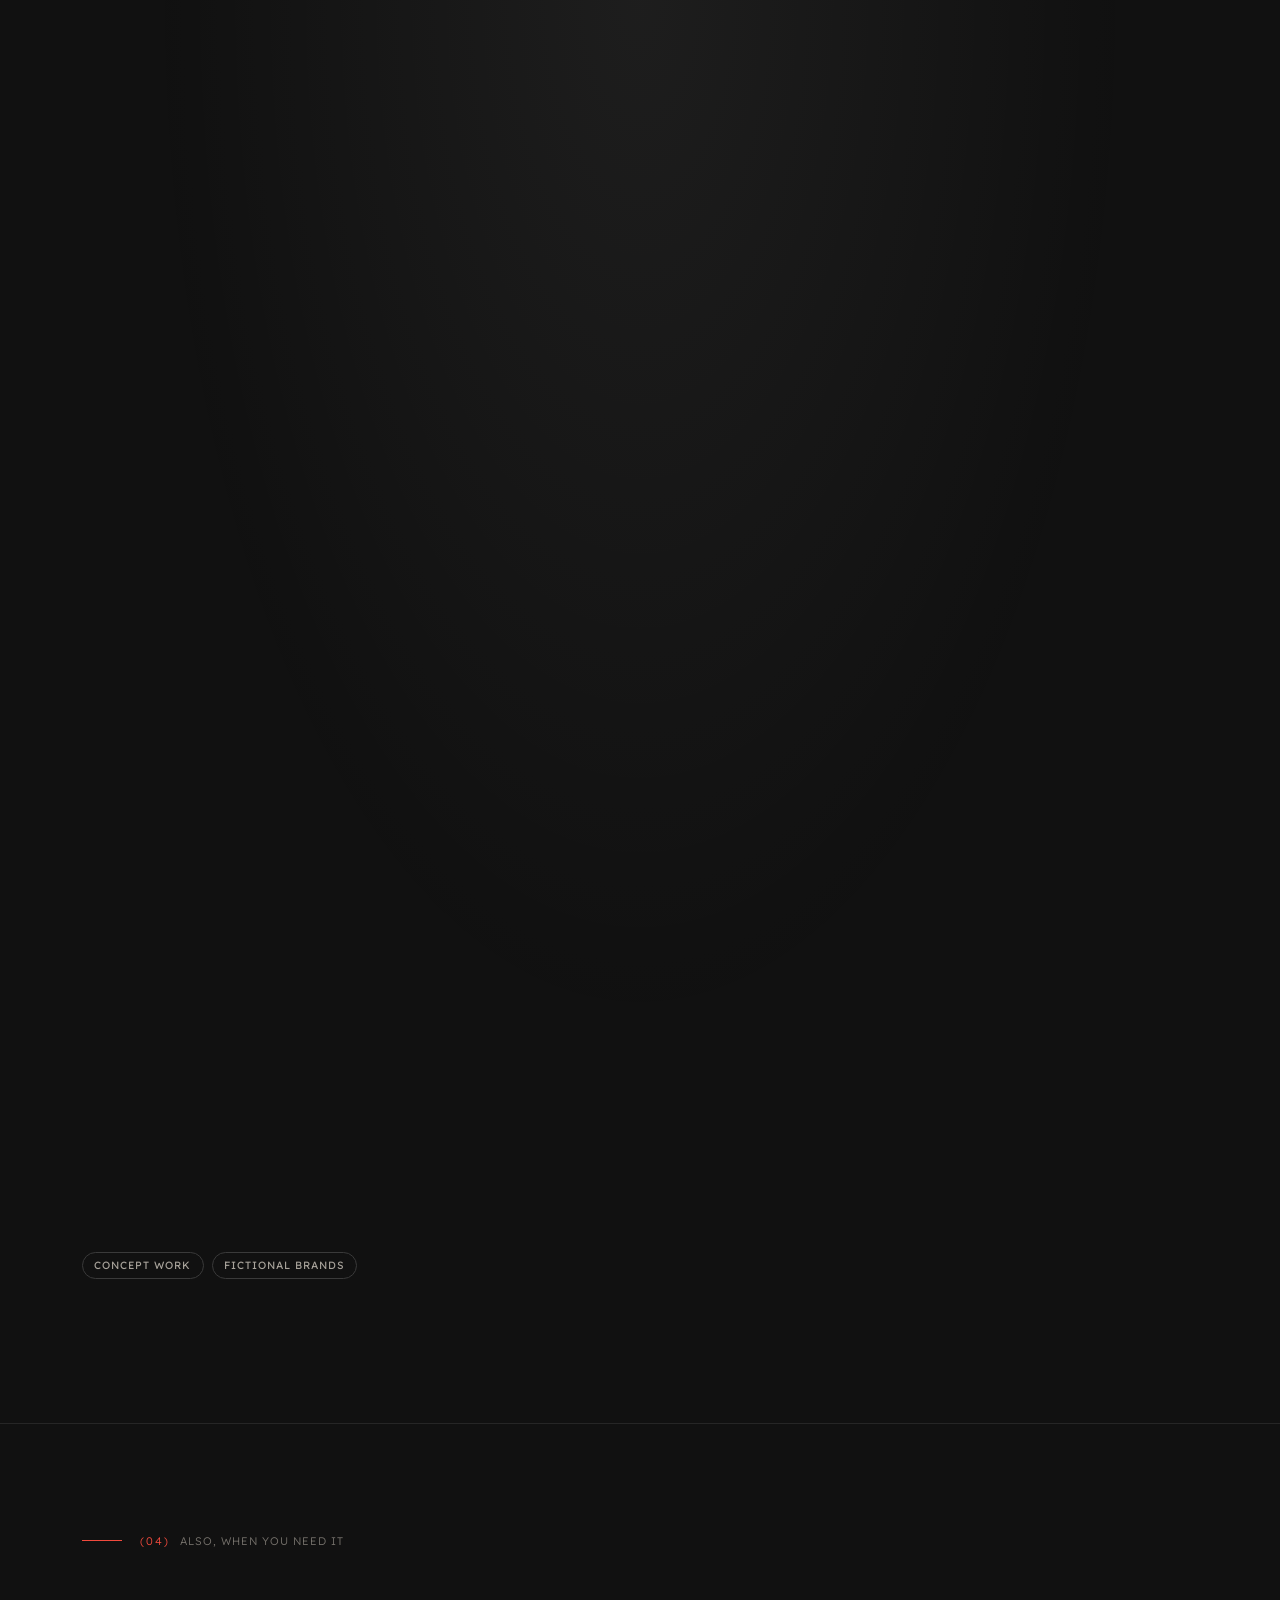
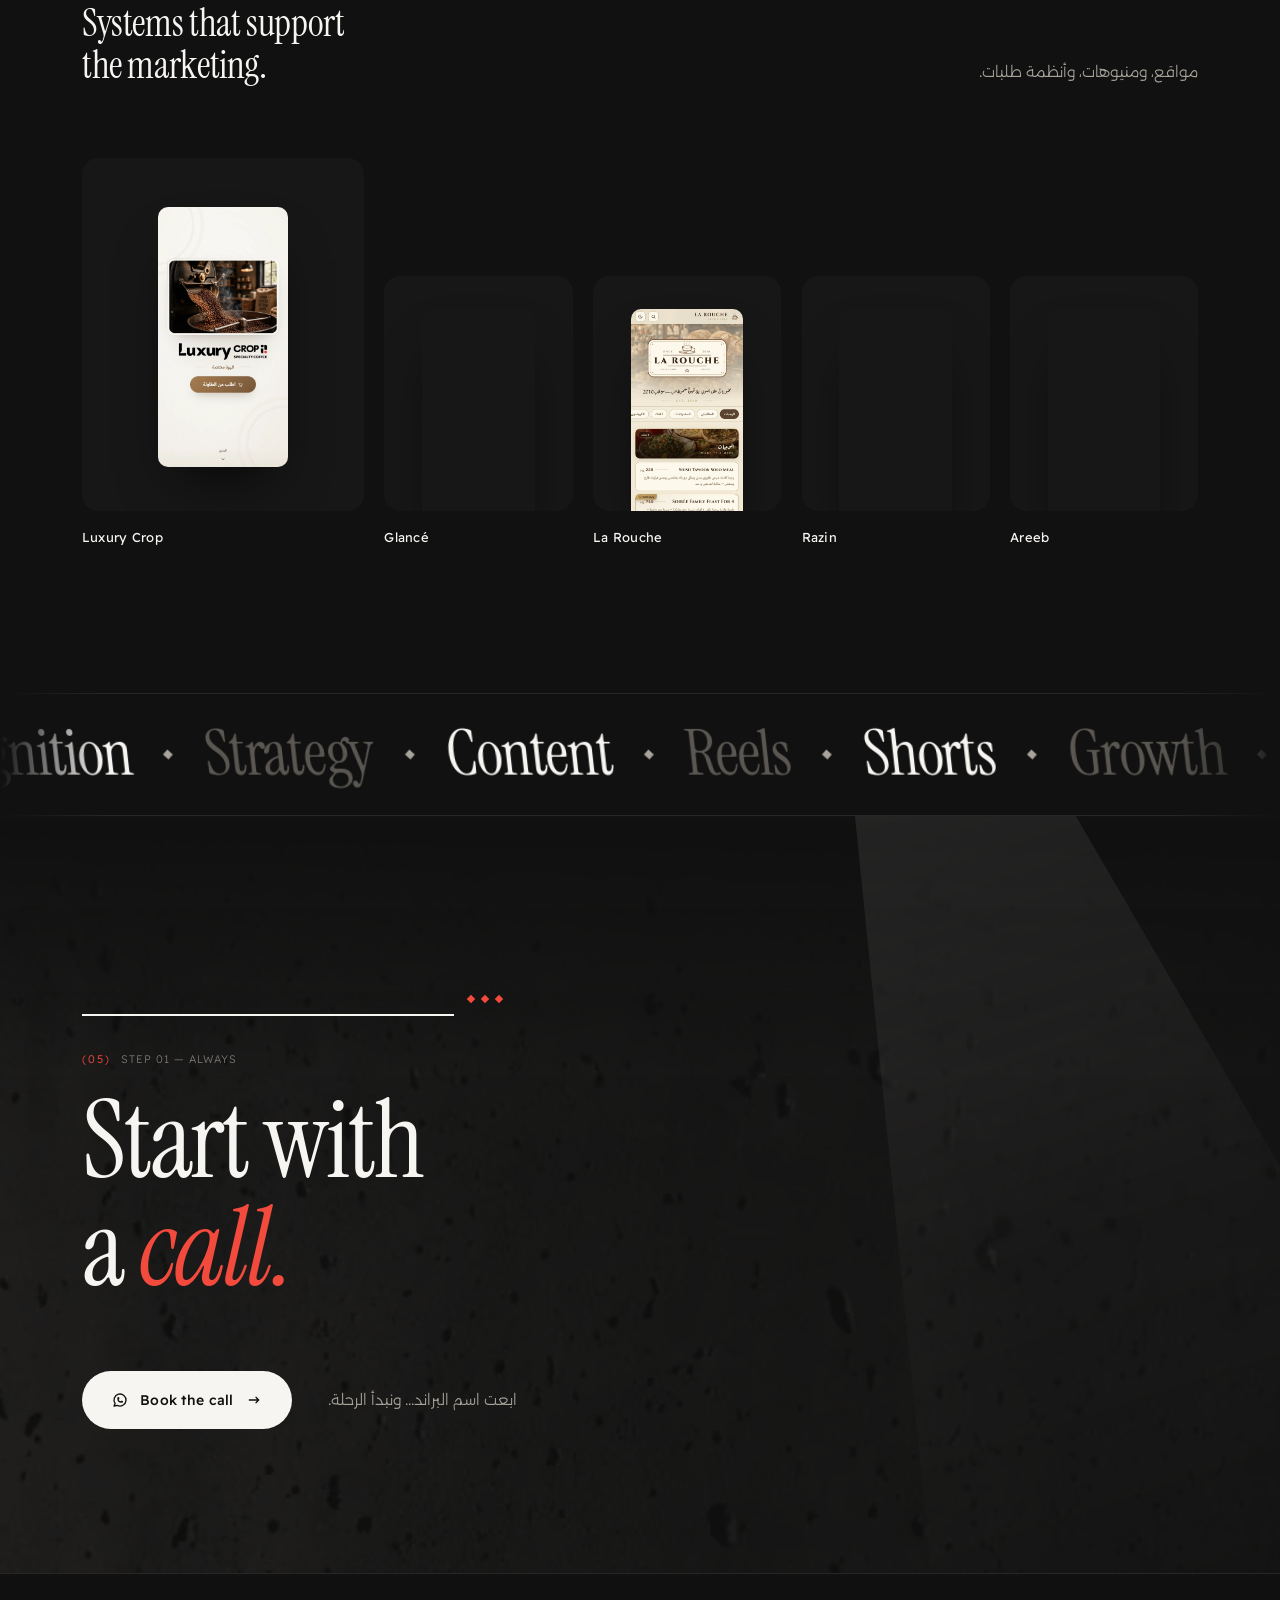
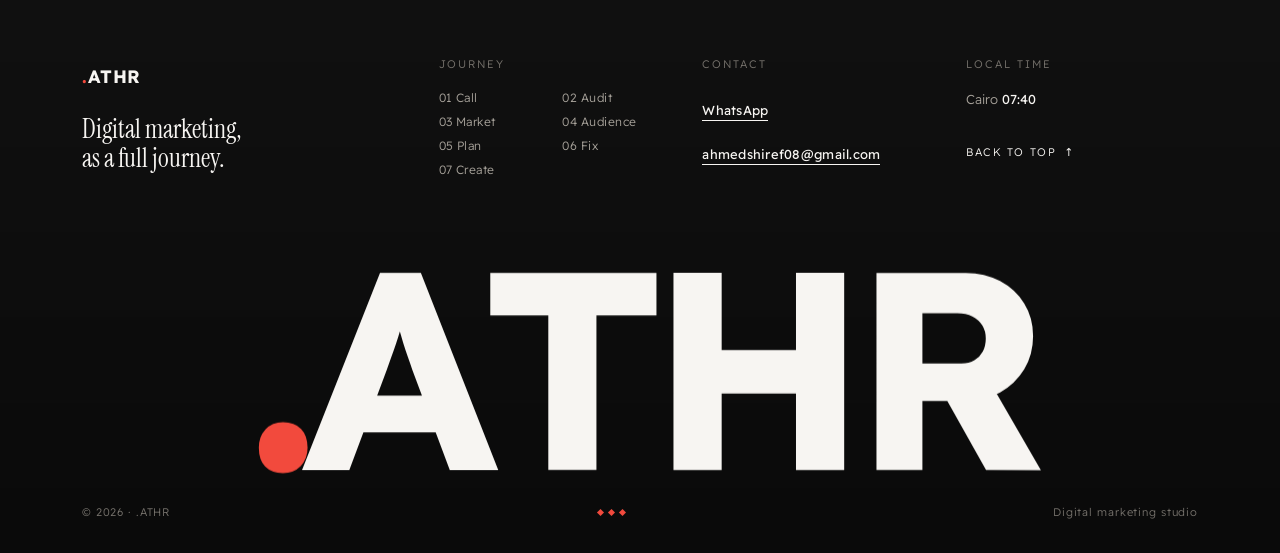
==== commit 086768b3: "Call step: new Arabic line Co-Authored-By: Claude Opus 5.5 <noreply@anthropic.com>" ====
--- a/index.html
+++ b/index.html
@@ -138,7 +138,7 @@
             <div class="stp__text">
               <p class="stp__n">01</p>
               <h3 class="stp__t">The call.</h3>
-              <p class="ar" lang="ar" dir="rtl">نبدأ بمكالمة… نسمع أكثر مما نتكلم.</p>
+              <p class="ar" lang="ar" dir="rtl">بنبدأ بمكالمة… بنفهم منك كل تفصيلة عن البيزنس بتاعك.</p>
               <ul class="stp__outs"><li>Goals</li><li>Budget</li><li>Pain points</li></ul>
             </div>
           </article>
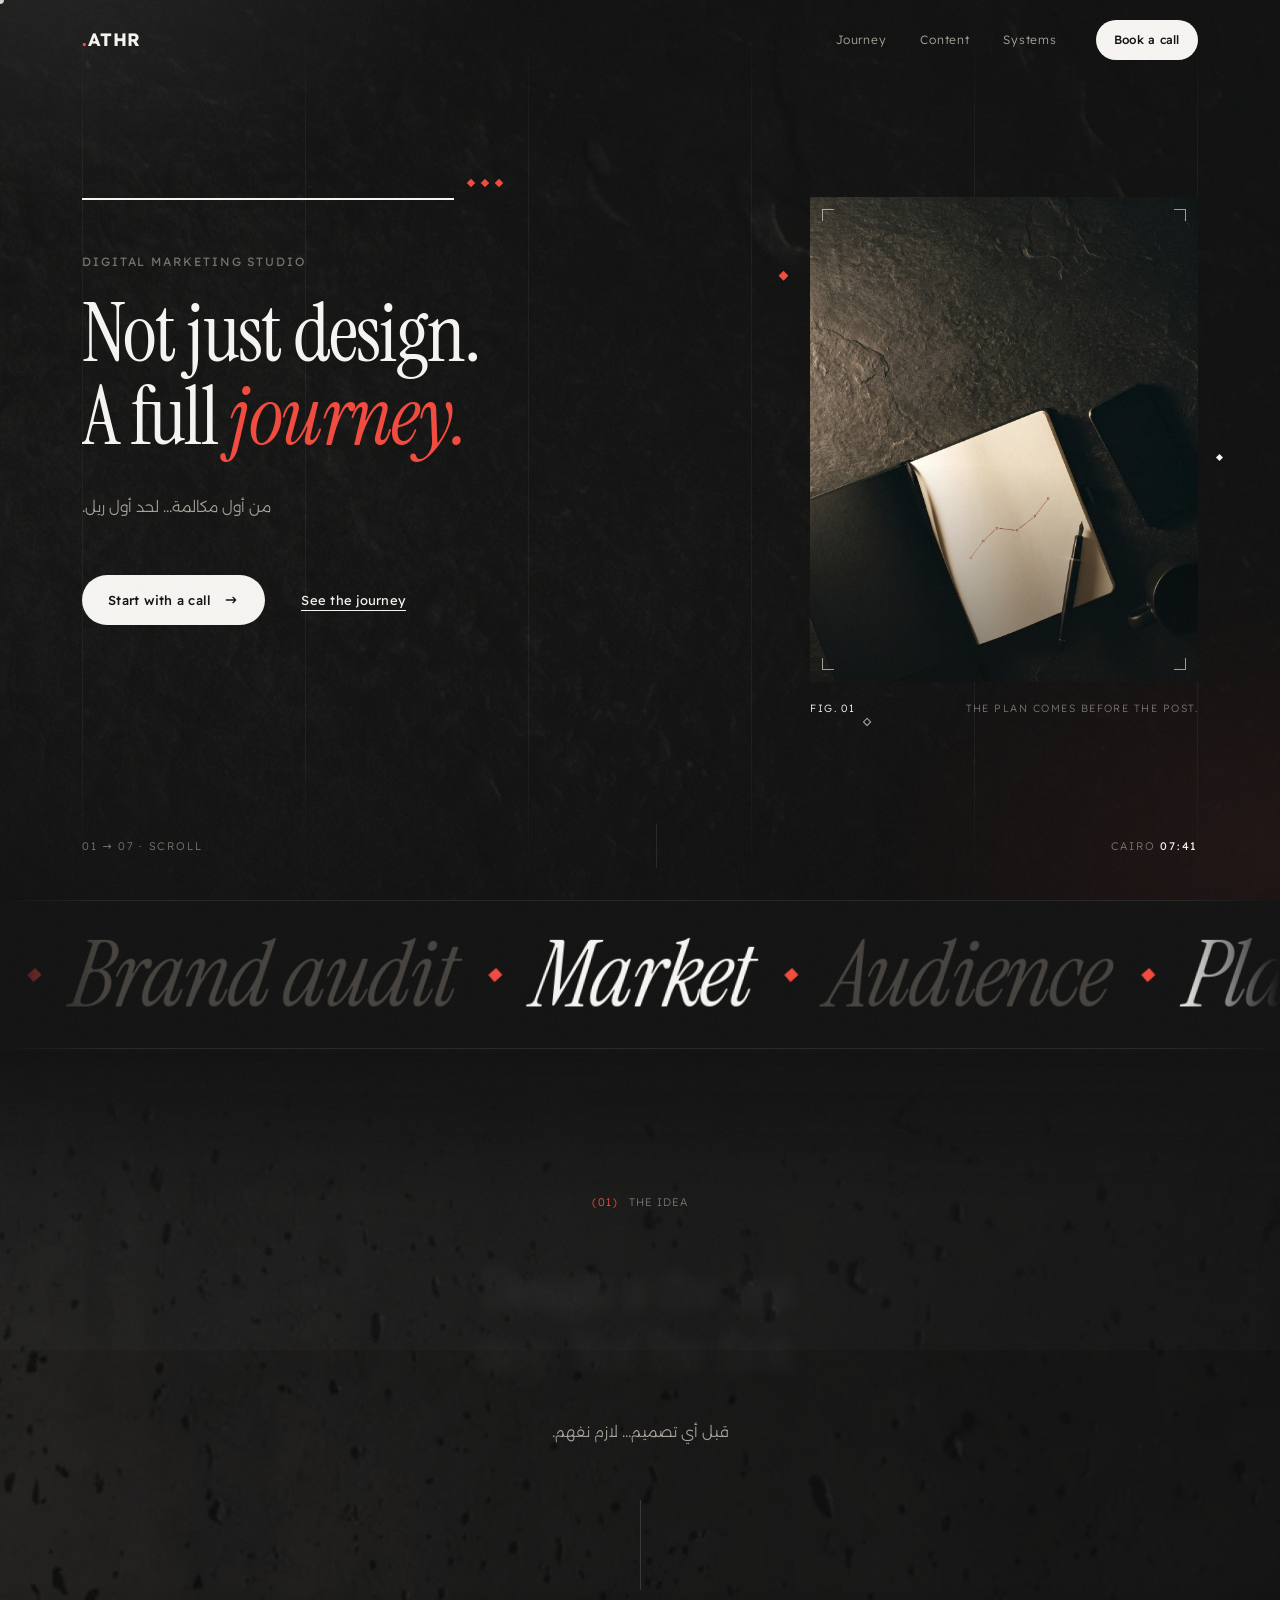
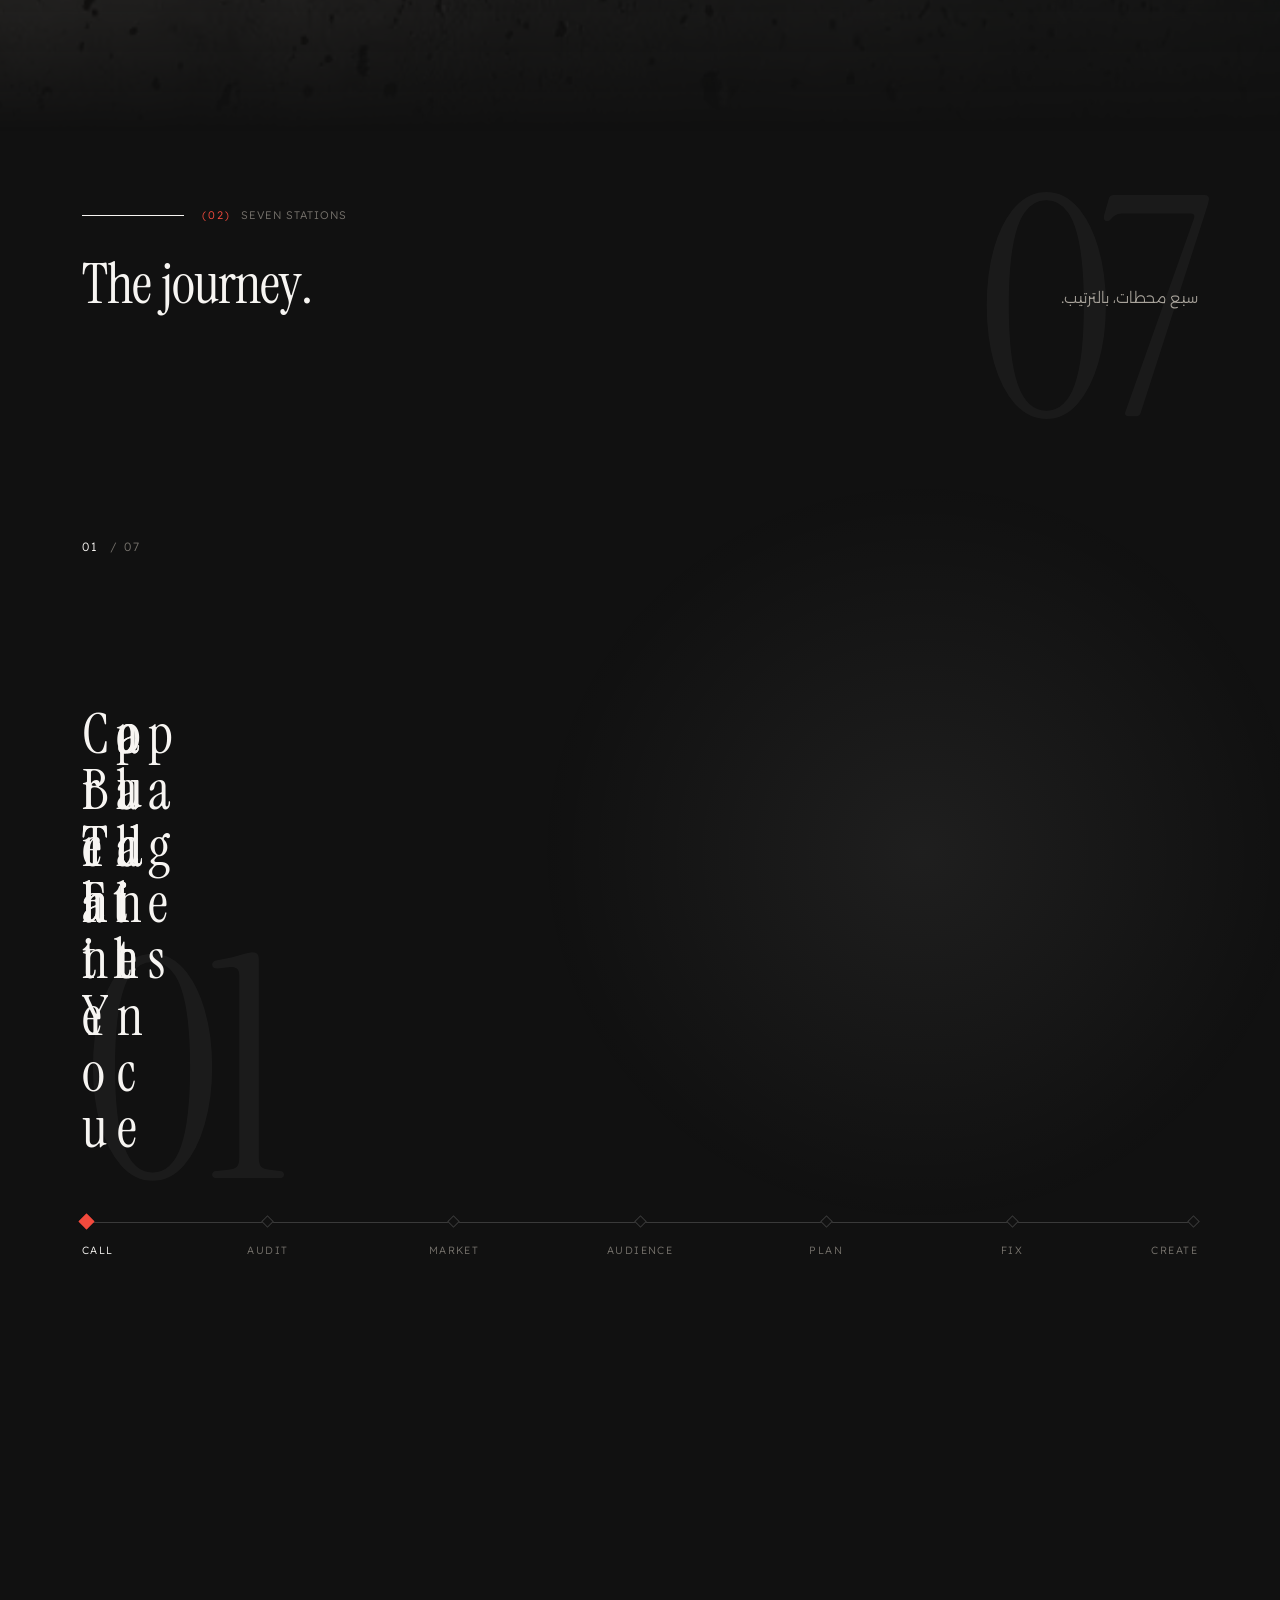
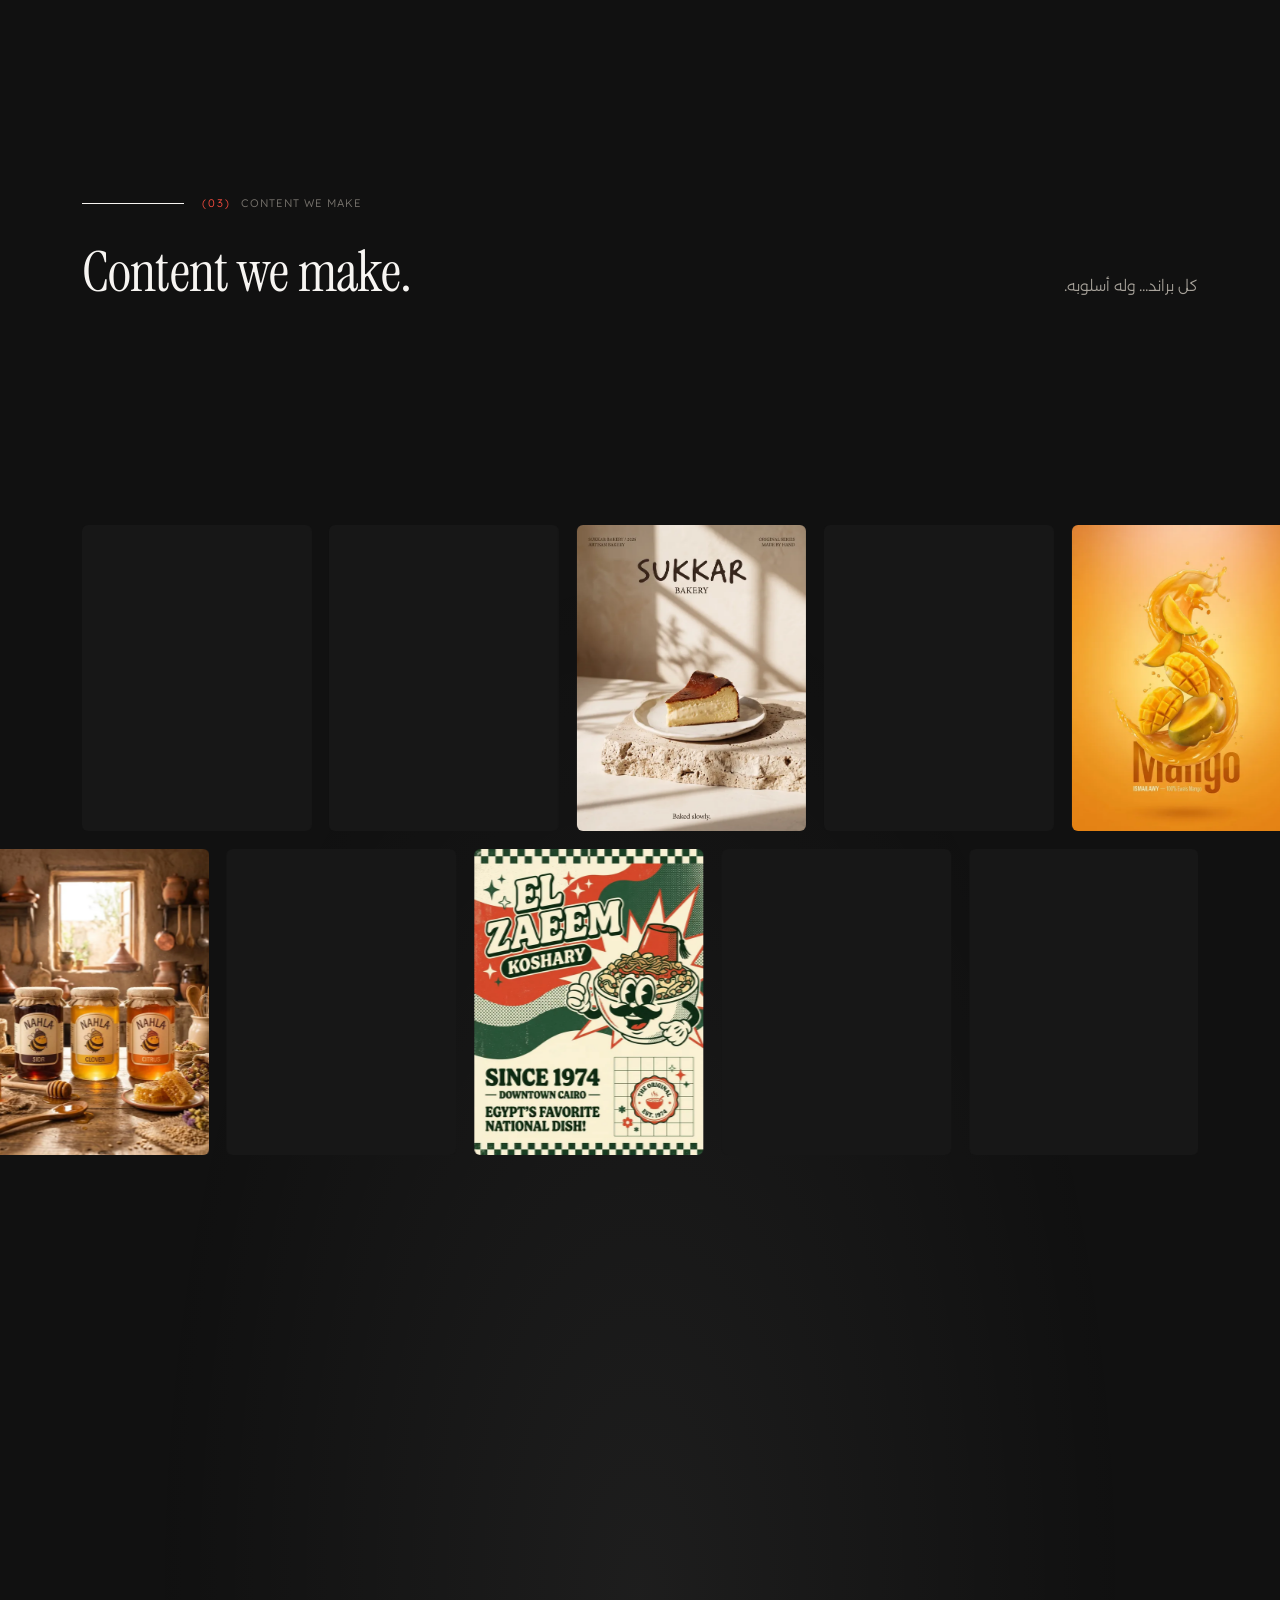
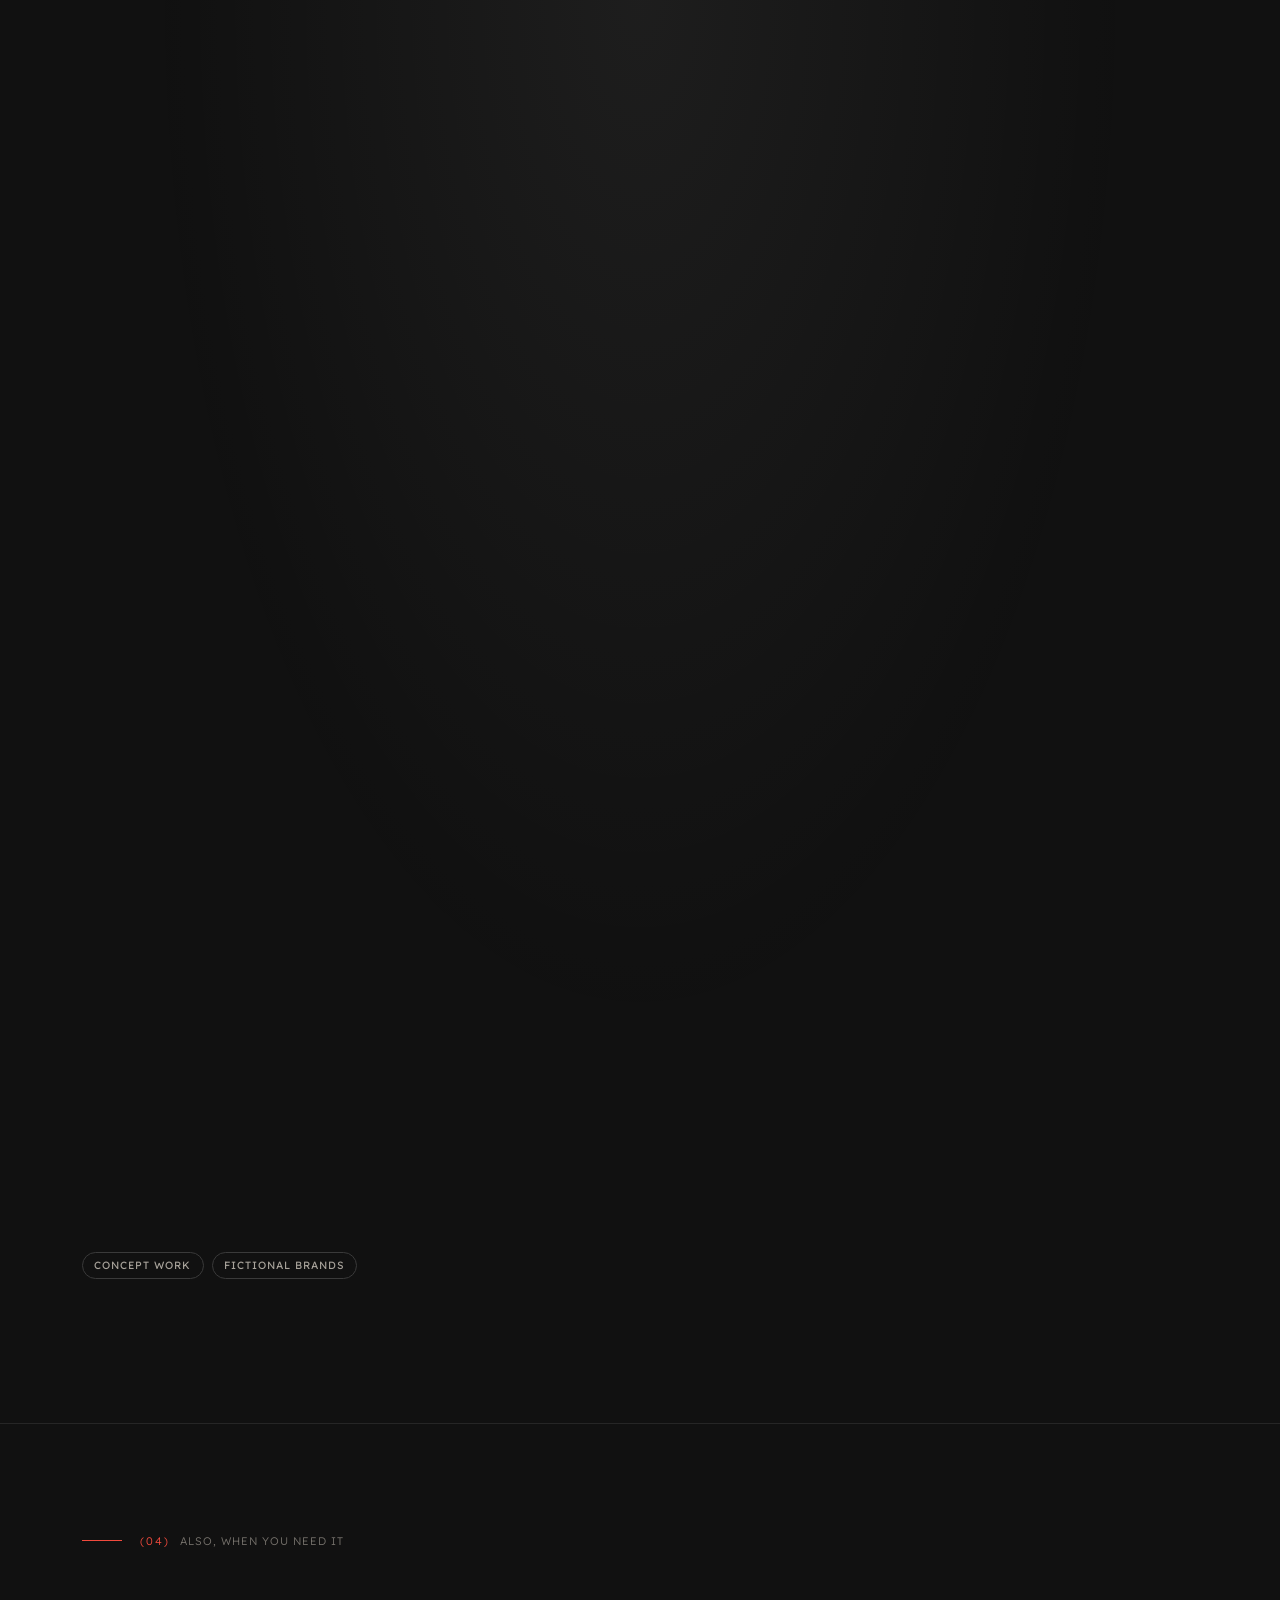
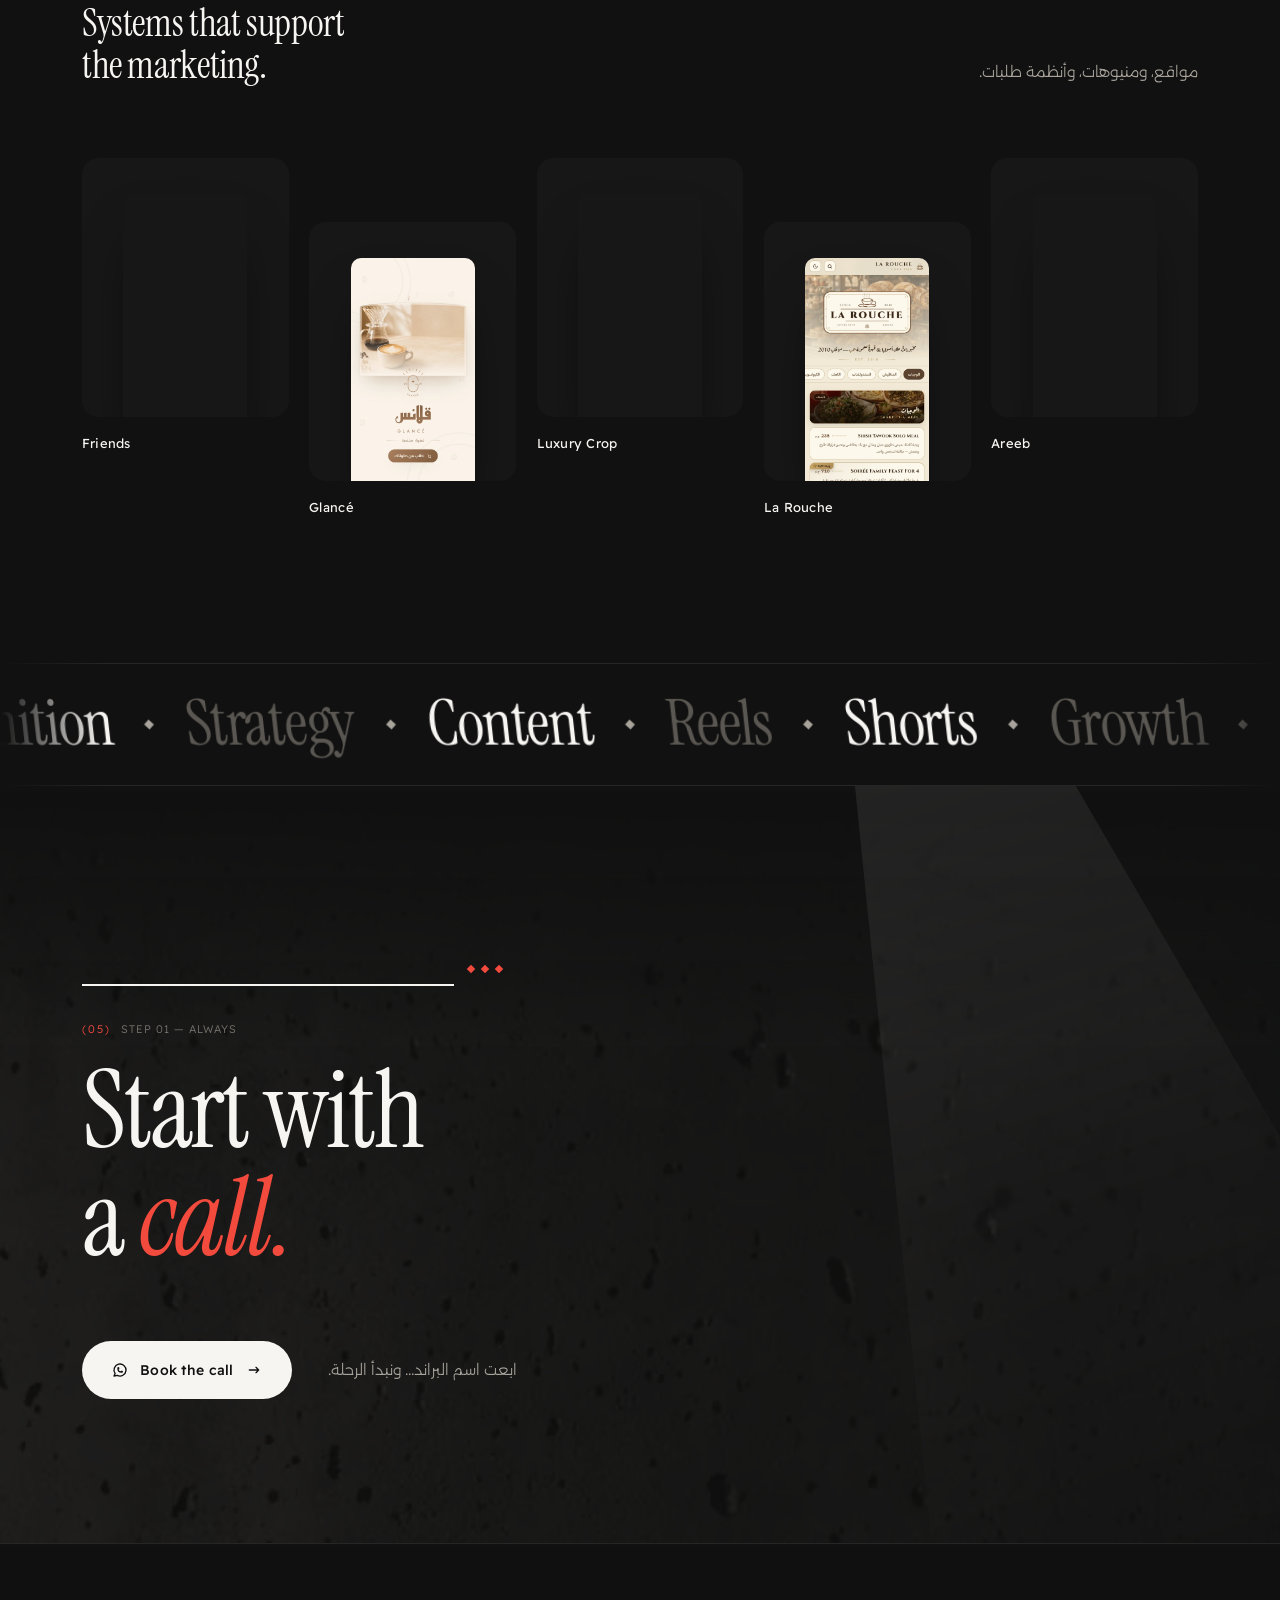
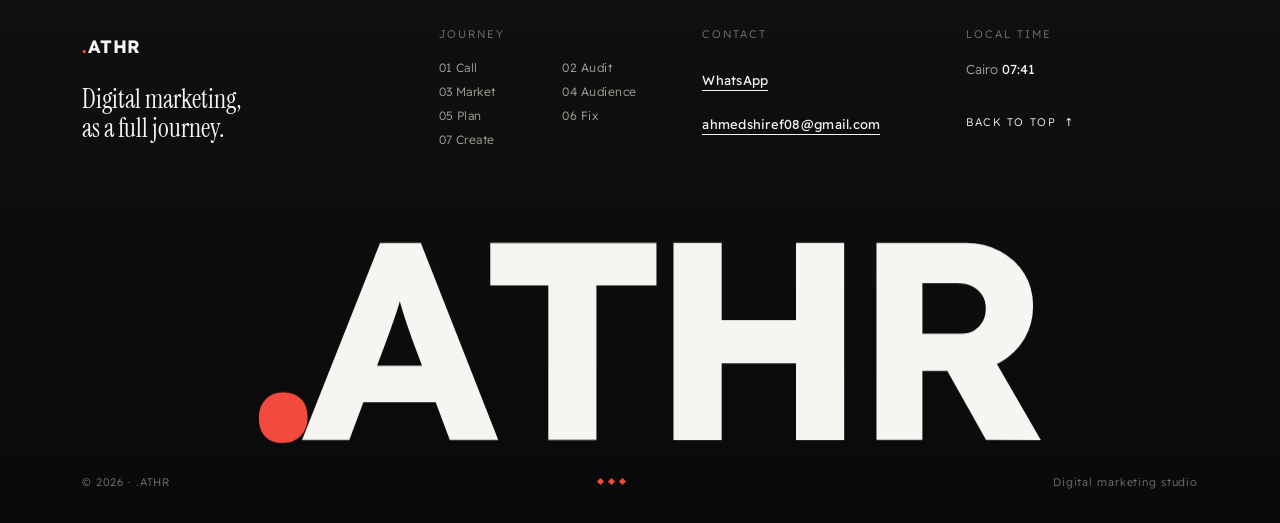
==== commit 3610549a: "Systems row: add Friends, drop Razin, equal cards with a staggered wave Co-Authored-By: Claude Opus " ====
--- a/index.html
+++ b/index.html
@@ -14,7 +14,7 @@
 <link rel="preload" href="assets/fonts/readex-latin.woff2" as="font" type="font/woff2" crossorigin>
 <link rel="preload" href="assets/fonts/alexandria-arabic.woff2" as="font" type="font/woff2" crossorigin>
 <link rel="preload" href="assets/img/journey/hero.webp" as="image">
-<link rel="stylesheet" href="assets/css/site.css?v=4.6">
+<link rel="stylesheet" href="assets/css/site.css?v=4.7">
 <script>
   document.documentElement.classList.replace('no-js','js');
   try{ if(!sessionStorage.getItem('athr-intro')) document.documentElement.classList.add('intro'); }catch(e){}
@@ -356,21 +356,21 @@
       </div>
 
       <div class="sys" data-sys>
-        <a class="sys__item sys__item--lead" href="case-luxury-crop.html" data-cursor="Case">
-          <span class="sys__frame"><img src="assets/img/lc-home.webp" alt="Luxury Crop — menu and ordering" width="860" height="1720" loading="lazy" decoding="async" style="view-transition-name: lc-shot"></span>
-          <span class="sys__cap"><span class="sys__name">Luxury Crop</span></span>
-        </a>
+        <div class="sys__item">
+          <span class="sys__frame"><img src="assets/img/friends.webp" alt="Friends" width="860" height="1720" loading="lazy" decoding="async"></span>
+          <span class="sys__cap"><span class="sys__name">Friends</span></span>
+        </div>
         <a class="sys__item" href="https://glancecoffee.github.io/" target="_blank" rel="noopener" data-cursor="Open">
           <span class="sys__frame"><img src="assets/img/glance.webp" alt="Glancé" width="860" height="1720" loading="lazy" decoding="async"></span>
           <span class="sys__cap"><span class="sys__name">Glancé</span></span>
         </a>
+        <a class="sys__item" href="case-luxury-crop.html" data-cursor="Open">
+          <span class="sys__frame"><img src="assets/img/lc-home.webp" alt="Luxury Crop — menu and ordering" width="860" height="1720" loading="lazy" decoding="async" style="view-transition-name: lc-shot"></span>
+          <span class="sys__cap"><span class="sys__name">Luxury Crop</span></span>
+        </a>
         <a class="sys__item" href="https://la-rouche.github.io/" target="_blank" rel="noopener" data-cursor="Open">
           <span class="sys__frame"><img src="assets/img/larouche.webp" alt="La Rouche" width="860" height="1720" loading="lazy" decoding="async"></span>
           <span class="sys__cap"><span class="sys__name">La Rouche</span></span>
-        </a>
-        <a class="sys__item" href="https://a7madshiref001-ctrl.github.io/razin-menu/" target="_blank" rel="noopener" data-cursor="Open">
-          <span class="sys__frame"><img src="assets/img/razin.webp" alt="Razin" width="860" height="1720" loading="lazy" decoding="async"></span>
-          <span class="sys__cap"><span class="sys__name">Razin</span></span>
         </a>
         <a class="sys__item" href="https://a7madshiref001-ctrl.github.io/areeb-menu/" target="_blank" rel="noopener" data-cursor="Open">
           <span class="sys__frame"><img src="assets/img/areeb.webp" alt="Areeb" width="860" height="1720" loading="lazy" decoding="async"></span>
--- a/assets/css/site.css
+++ b/assets/css/site.css
@@ -265,11 +265,12 @@
 .systems__rule{display:block;width:40px;height:1px;background:var(--accent)}
 .systems__head{margin-top:clamp(40px,6vh,64px);display:flex;flex-wrap:wrap;align-items:flex-end;justify-content:space-between;gap:16px 48px}
 .systems__head .h3{max-width:18ch}
-.sys{margin-top:clamp(56px,8vh,88px);display:grid;grid-template-columns:1.5fr repeat(4,minmax(0,1fr));gap:clamp(14px,1.6vw,24px);align-items:end}
+.sys{margin-top:clamp(56px,8vh,88px);display:grid;grid-template-columns:repeat(5,minmax(0,1fr));gap:clamp(14px,1.6vw,24px);align-items:start}
+.sys{--sys-wave:clamp(40px,5vw,72px)}
+.sys__item:nth-child(even){margin-top:var(--sys-wave)}
 .sys__item{display:block;text-decoration:none;color:inherit}
 .sys__frame{position:relative;display:block;aspect-ratio:4/5;background:var(--surface);border-radius:var(--r);overflow:hidden;transition:background-color .6s var(--ease)}
 .sys__frame img{position:absolute;left:20%;top:14%;width:60%;border-radius:10px;box-shadow:0 30px 60px -24px rgba(0,0,0,.85);transition:transform 1s var(--ease)}
-.sys__item--lead .sys__frame img{left:27%;width:46%}
 .sys__item:hover .sys__frame{background:var(--surface-2)}
 .sys__item:hover .sys__frame img{transform:translateY(-4%)}
 .sys__cap{display:block;margin-top:14px}
@@ -278,7 +279,7 @@
   .sys{display:flex;gap:12px;overflow-x:auto;scroll-snap-type:x mandatory;scroll-padding-inline:var(--gut);margin-inline:calc(var(--gut)*-1);padding:0 var(--gut) 4px;scrollbar-width:none;align-items:flex-start}
   .sys::-webkit-scrollbar{display:none}
   .sys__item{flex:0 0 56%;scroll-snap-align:start}
-  .sys__item--lead{flex-basis:70%}
+  .sys{--sys-wave:28px}
   .sys__item:last-child{margin-right:var(--gut)}
 }
 
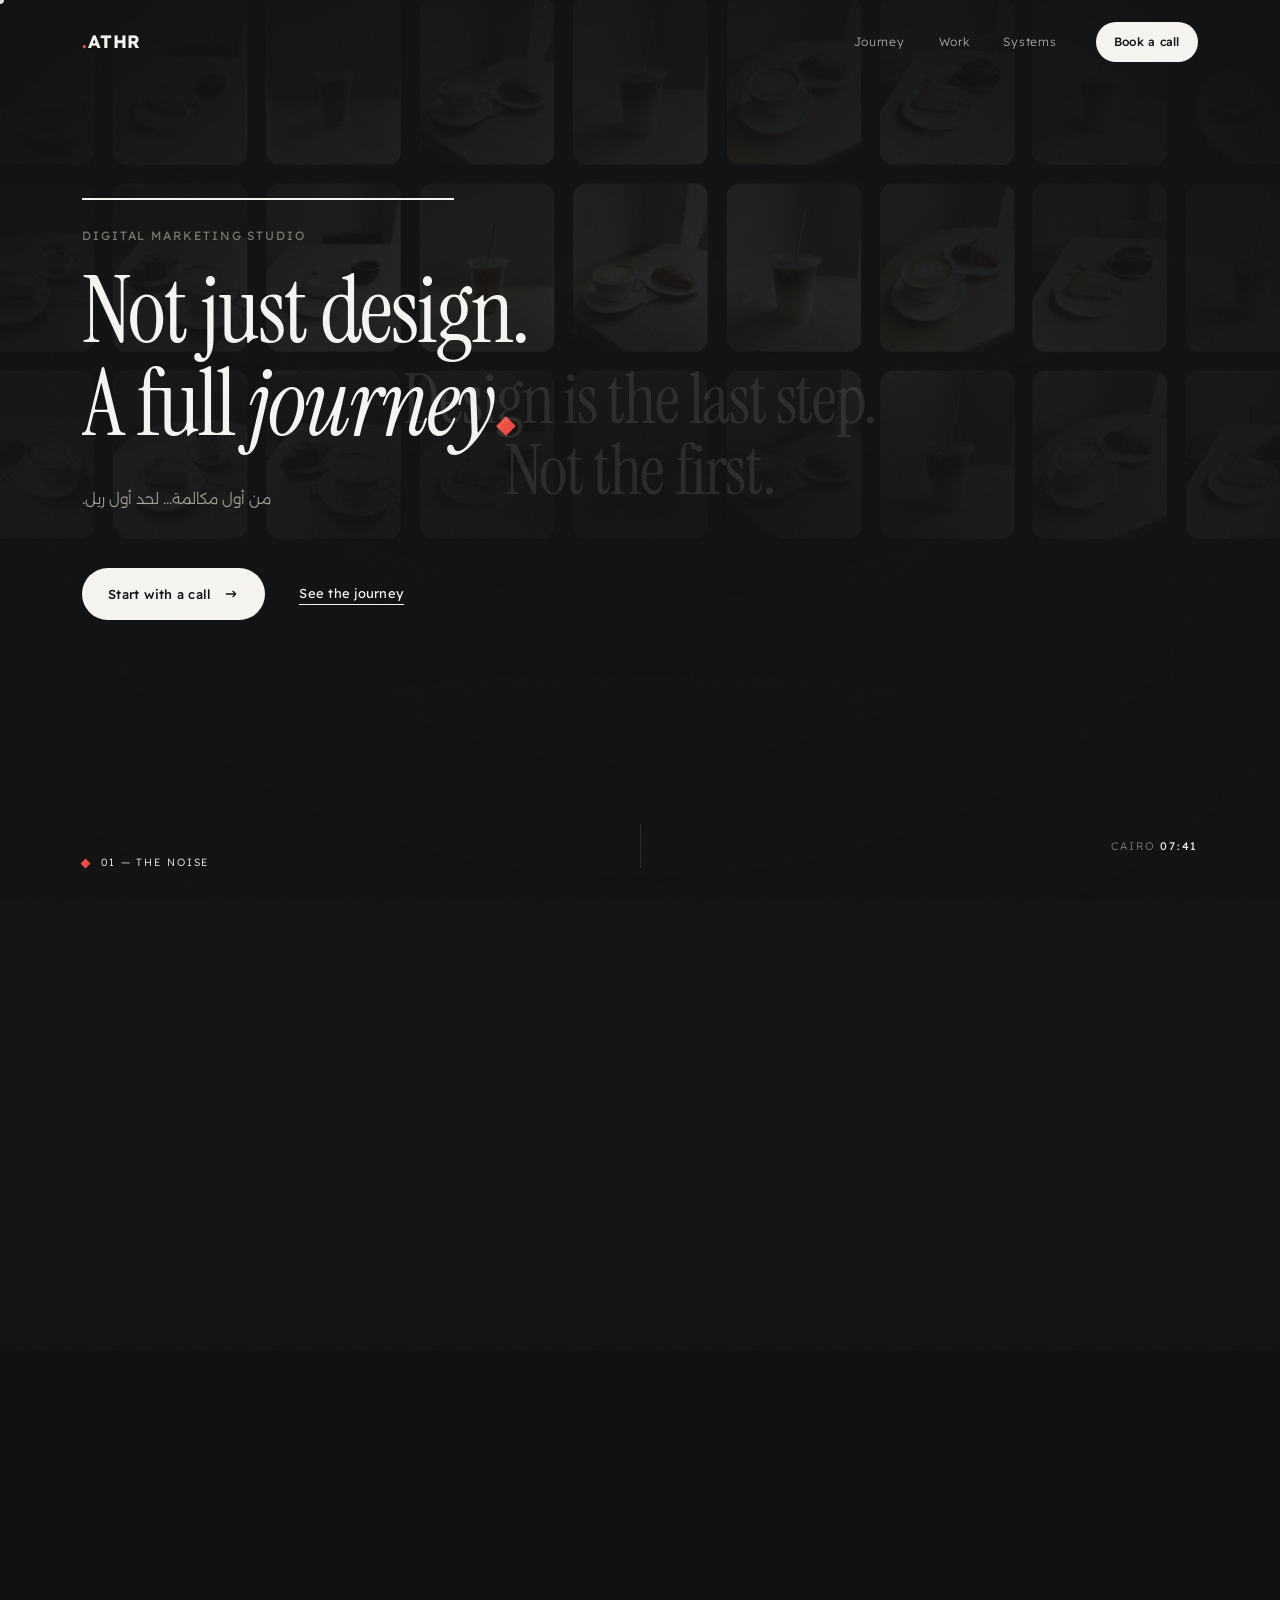
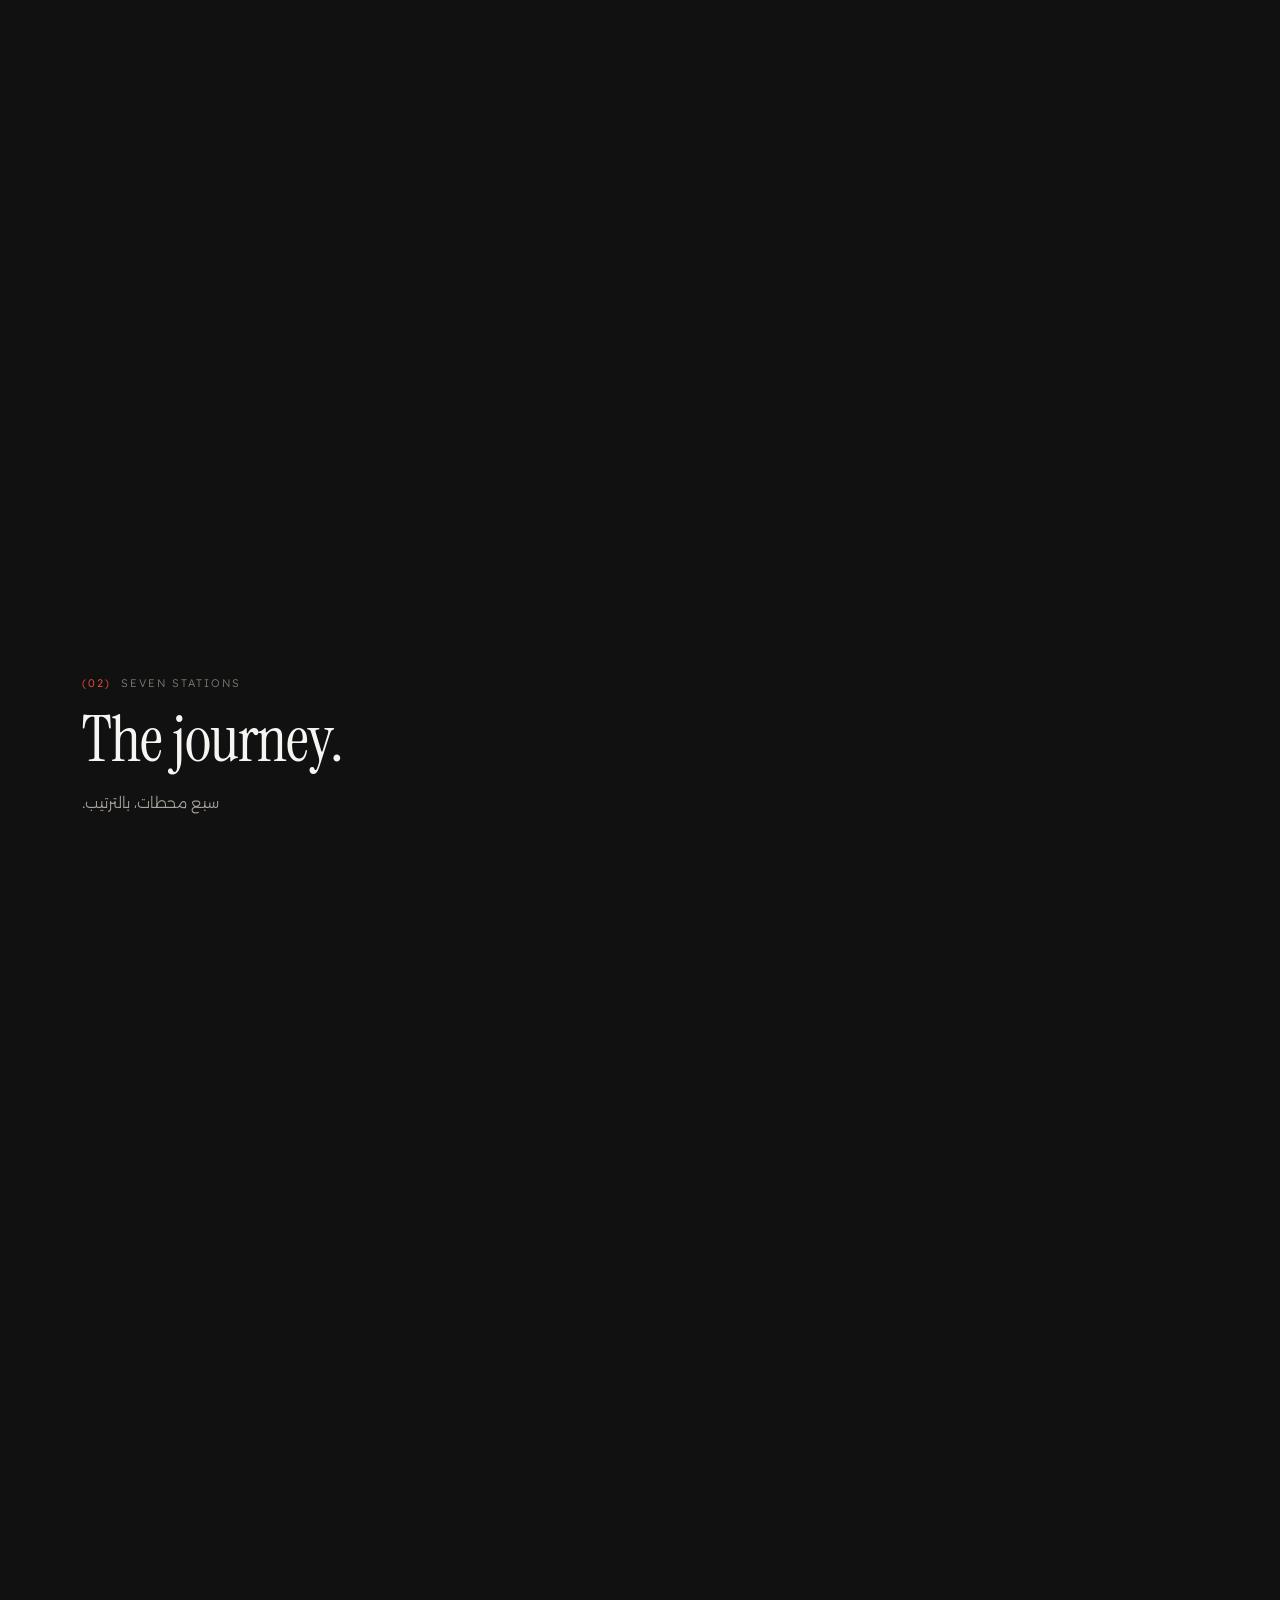
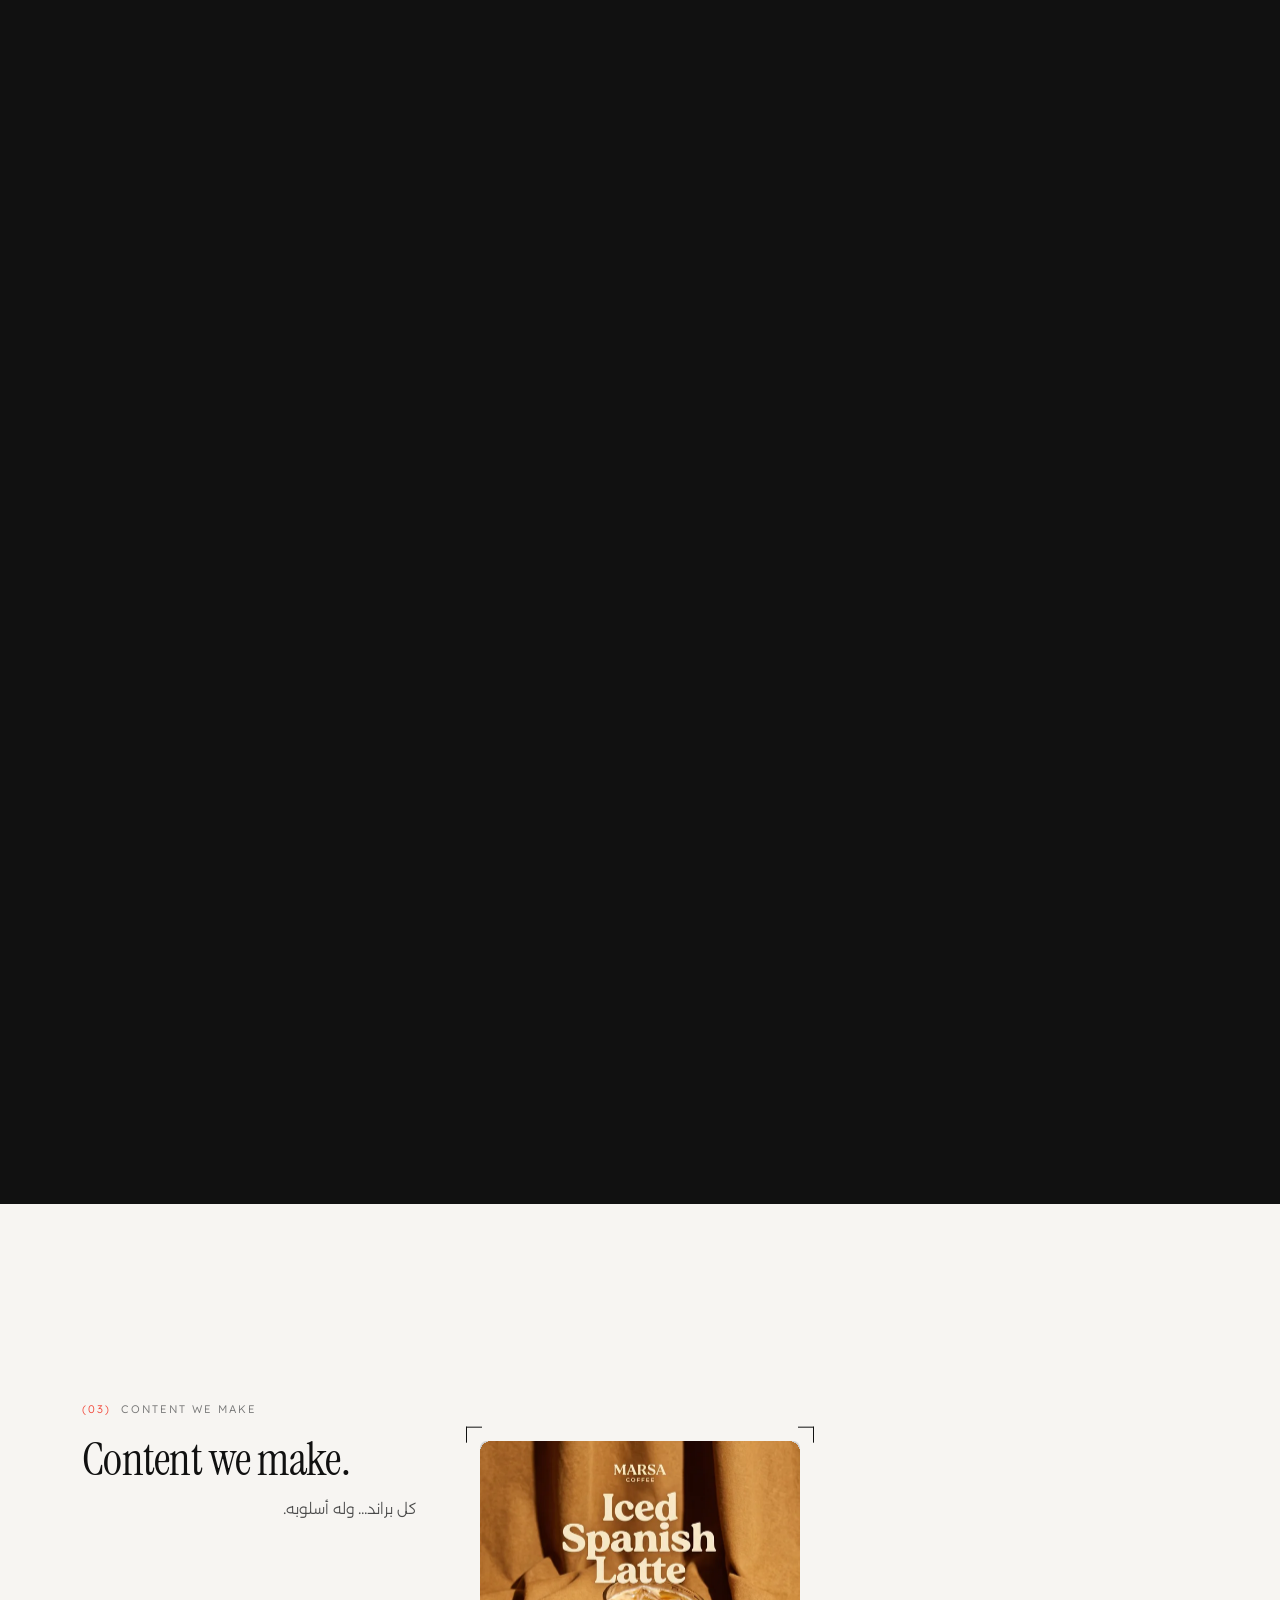
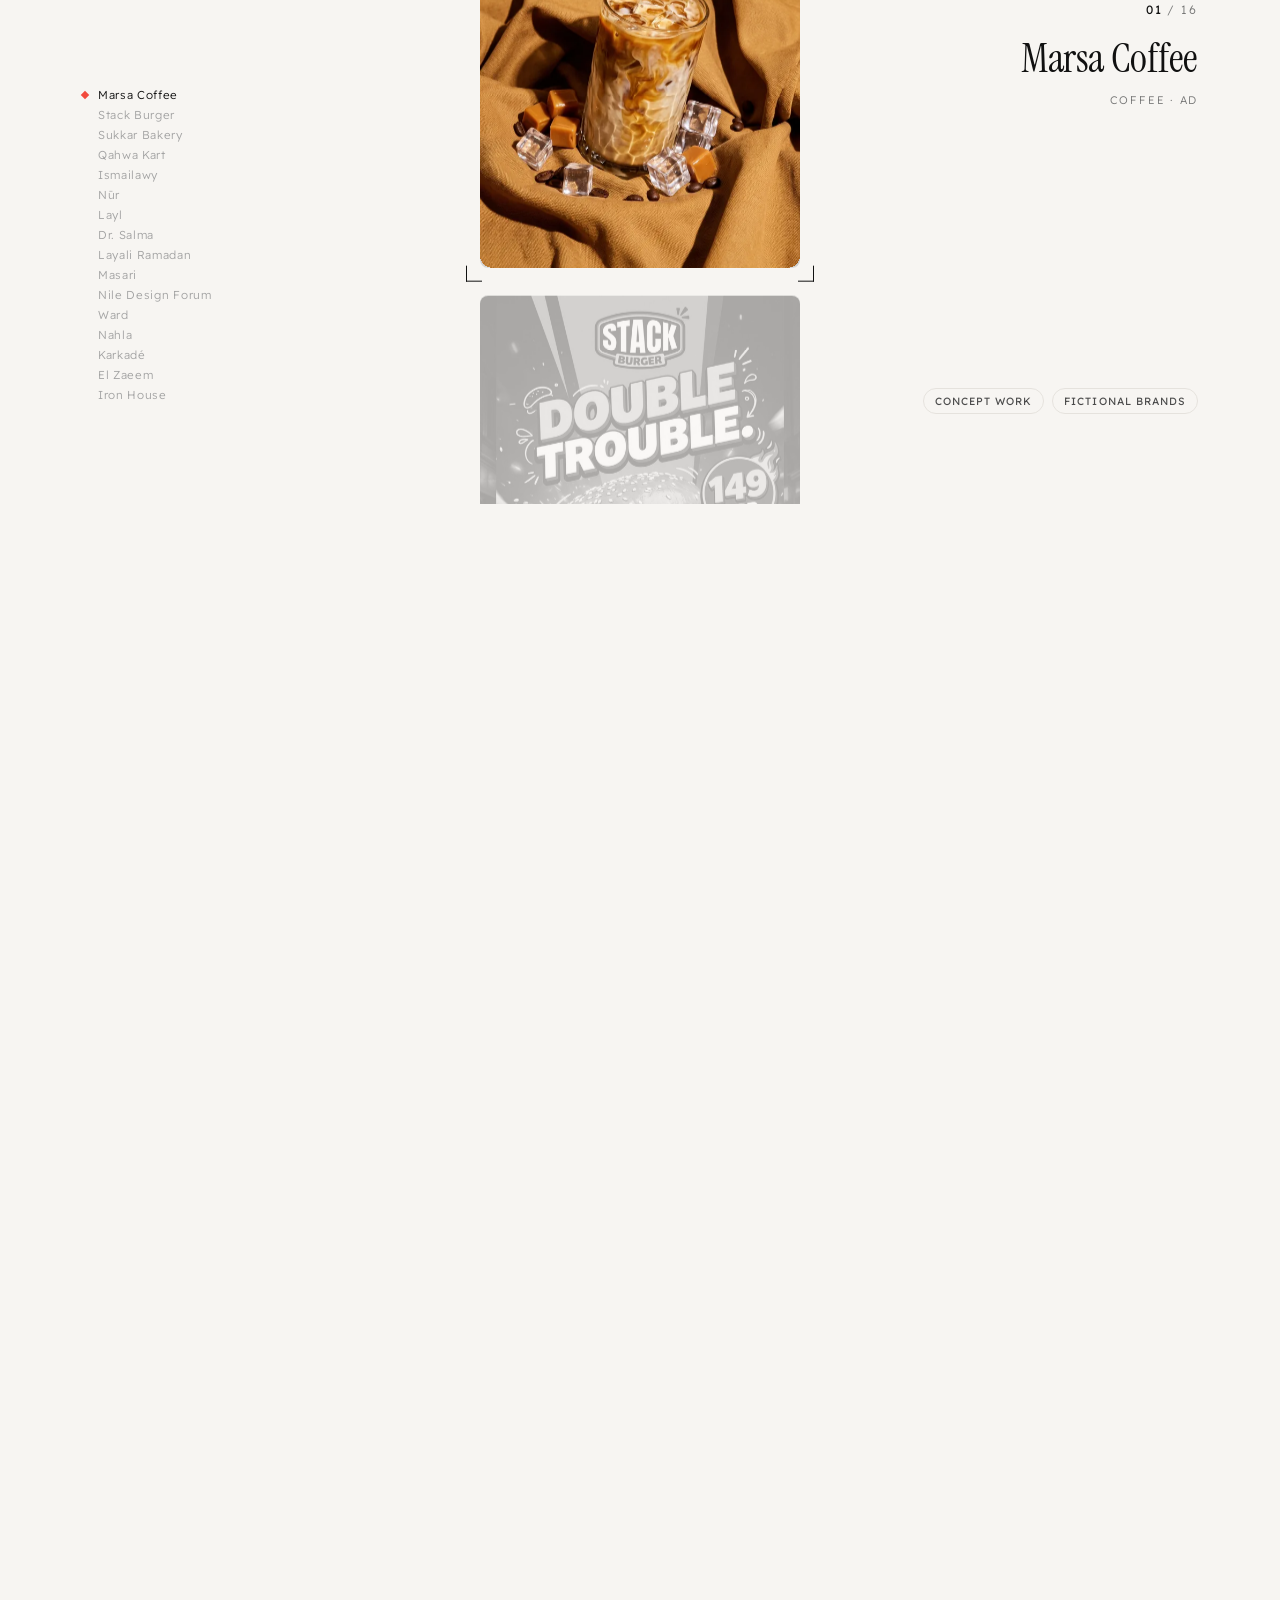
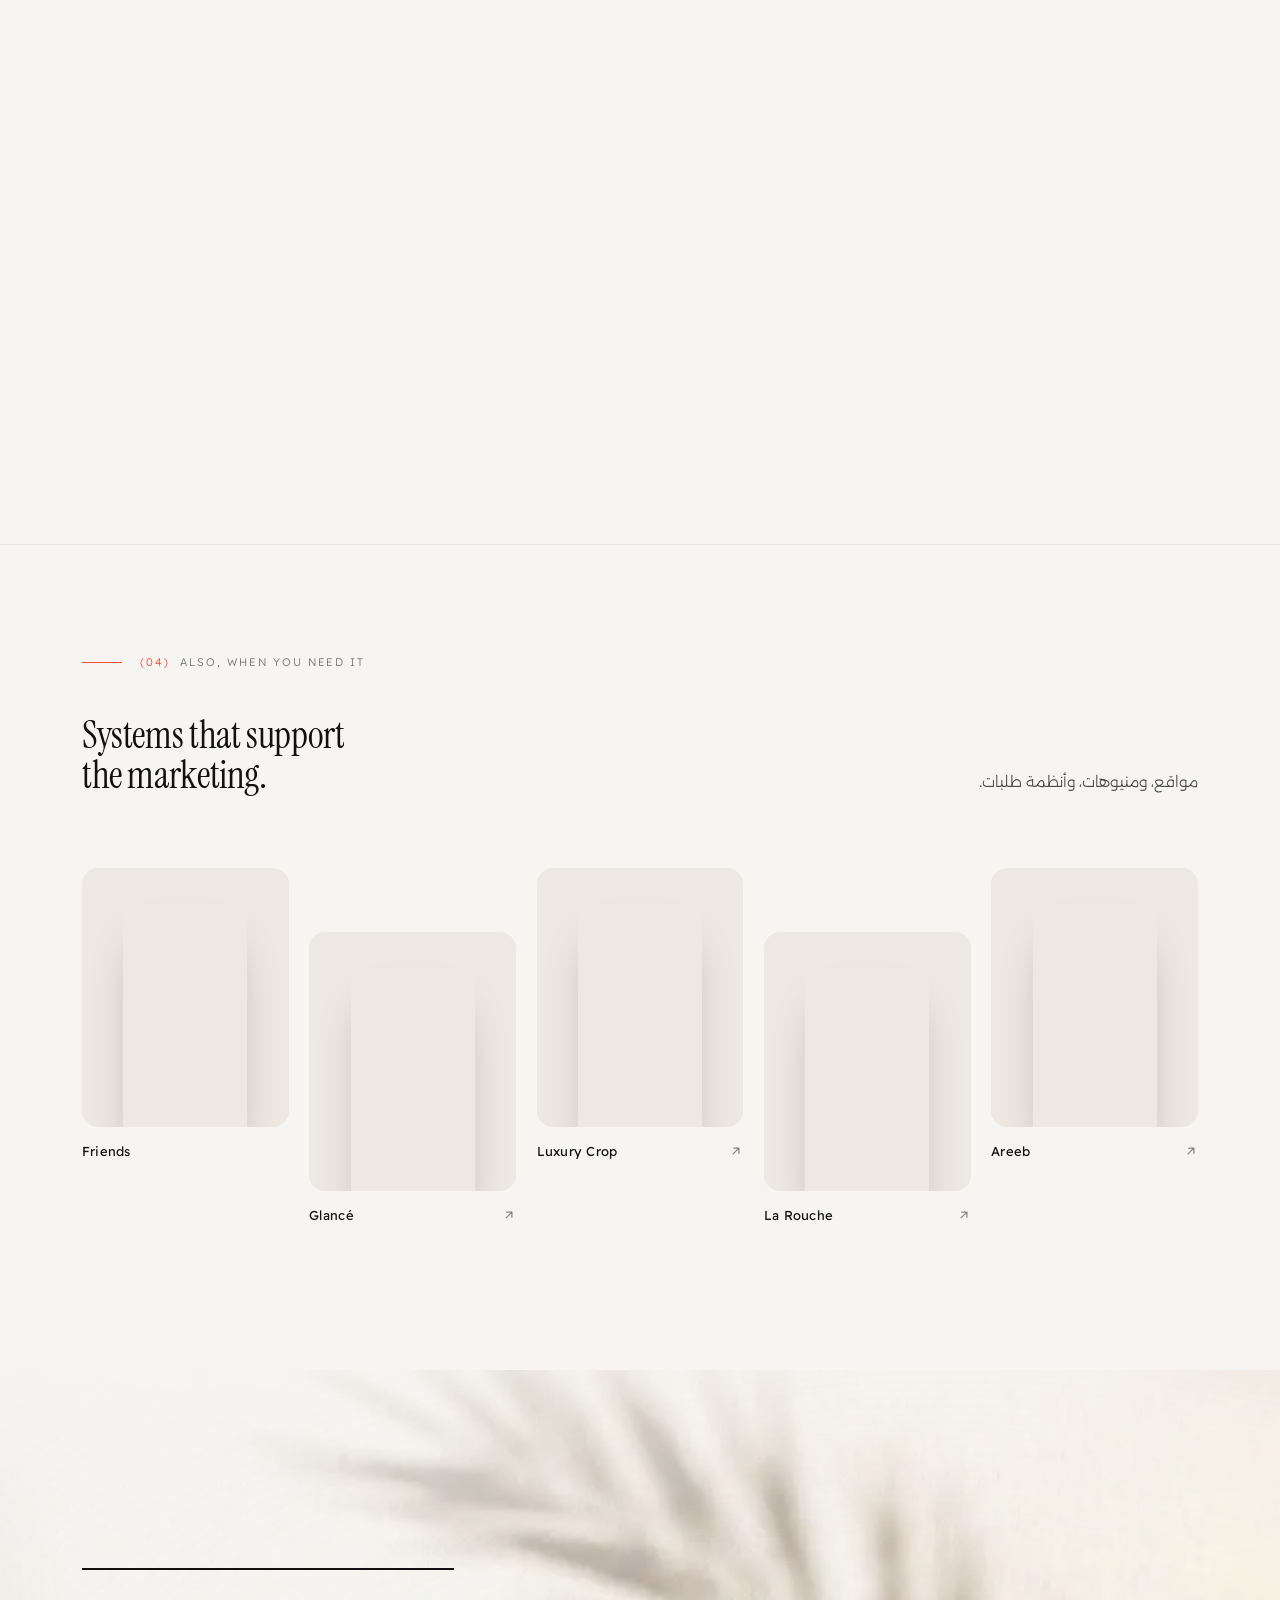
==== commit 13cc8a3d: "ATHR website v5 — the story told in motion The red diamond is the hero: it leaves the headline, cros" ====
--- a/index.html
+++ b/index.html
@@ -13,27 +13,30 @@
 <link rel="preload" href="assets/fonts/instrument-serif.woff2" as="font" type="font/woff2" crossorigin>
 <link rel="preload" href="assets/fonts/readex-latin.woff2" as="font" type="font/woff2" crossorigin>
 <link rel="preload" href="assets/fonts/alexandria-arabic.woff2" as="font" type="font/woff2" crossorigin>
-<link rel="preload" href="assets/img/journey/hero.webp" as="image">
-<link rel="stylesheet" href="assets/css/site.css?v=4.7">
+<link rel="stylesheet" href="assets/css/v5.css?v=5.8">
 <script>
   document.documentElement.classList.replace('no-js','js');
-  try{ if(!sessionStorage.getItem('athr-intro')) document.documentElement.classList.add('intro'); }catch(e){}
+  try{ if(!sessionStorage.getItem('athr-intro5')) document.documentElement.classList.add('intro'); }catch(e){}
 </script>
 </head>
 <body>
-<svg xmlns="http://www.w3.org/2000/svg" style="display:none"><symbol id="i-arrow-right" viewBox="0 0 24 24"><path fill="none" stroke="currentColor" stroke-linecap="round" stroke-linejoin="round" stroke-width="2" d="M5 12h14m-4 4l4-4m-4-4l4 4"/></symbol><symbol id="i-arrow-up-right" viewBox="0 0 24 24"><path fill="none" stroke="currentColor" stroke-linecap="round" stroke-linejoin="round" stroke-width="2" d="M17 7L7 17M8 7h9v9"/></symbol><symbol id="i-brand-whatsapp" viewBox="0 0 24 24"><g fill="none" stroke="currentColor" stroke-linecap="round" stroke-linejoin="round" stroke-width="2"><path d="m3 21l1.65-3.8a9 9 0 1 1 3.4 2.9z"/><path d="M9 10a.5.5 0 0 0 1 0V9a.5.5 0 0 0-1 0za5 5 0 0 0 5 5h1a.5.5 0 0 0 0-1h-1a.5.5 0 0 0 0 1"/></g></symbol></svg>
-
-<!-- Intro (مرة واحدة في الجلسة) -->
+<svg xmlns="http://www.w3.org/2000/svg" style="display:none">
+  <symbol id="i-arrow-right" viewBox="0 0 24 24"><path fill="none" stroke="currentColor" stroke-linecap="round" stroke-linejoin="round" stroke-width="2" d="M5 12h14m-4 4l4-4m-4-4l4 4"/></symbol>
+  <symbol id="i-arrow-up-right" viewBox="0 0 24 24"><path fill="none" stroke="currentColor" stroke-linecap="round" stroke-linejoin="round" stroke-width="2" d="M17 7L7 17M8 7h9v9"/></symbol>
+  <symbol id="i-brand-whatsapp" viewBox="0 0 24 24"><g fill="none" stroke="currentColor" stroke-linecap="round" stroke-linejoin="round" stroke-width="2"><path d="m3 21l1.65-3.8a9 9 0 1 1 3.4 2.9z"/><path d="M9 10a.5.5 0 0 0 1 0V9a.5.5 0 0 0-1 0za5 5 0 0 0 5 5h1a.5.5 0 0 0 0-1h-1a.5.5 0 0 0 0 1"/></g></symbol>
+</svg>
+
+<!-- المقدمة (مرة واحدة في الجلسة) -->
 <div class="loader" aria-hidden="true">
-  <p class="loader__mark"><span class="loader__dot">.</span><span class="loader__word">ATHR</span></p>
-  <p class="loader__steps"><span>Call</span><span>Audit</span><span>Market</span><span>Audience</span><span>Plan</span><span>Fix</span><span>Create</span></p>
+  <p class="loader__mark"><span class="loader__slot"></span><span class="loader__word">ATHR</span></p>
   <span class="loader__line"></span>
+  <p class="loader__tag">Digital marketing studio</p>
 </div>
-
-<div class="atmo" aria-hidden="true"><span class="atmo__tex"></span><span class="atmo__glow"></span><span class="atmo__grid"><i></i><i></i><i></i><i></i><i></i><i></i></span></div>
+<span class="loader__dm" aria-hidden="true"></span>
+
 <div class="grain" aria-hidden="true"></div>
-<div class="progress" aria-hidden="true"><i></i></div>
 <div class="cursor" aria-hidden="true"><span class="cursor__label"></span></div>
+<p class="chap" aria-hidden="true"><i class="chap__dm"></i><span class="chap__roll"><span>01 — The noise</span><span>02 — The journey</span><span>03 — The work</span><span>04 — Systems</span><span>05 — The call</span></span></p>
 
 <a class="skip" href="#main">Skip to content</a>
 
@@ -42,7 +45,7 @@
     <a class="logo" href="#top" aria-label=".ATHR — home"><span class="logo__dot">.</span>ATHR</a>
     <nav class="nav__links" aria-label="Sections">
       <a href="#journey">Journey</a>
-      <a href="#content">Content</a>
+      <a href="#work">Work</a>
       <a href="#systems">Systems</a>
     </nav>
     <a class="btn btn--sm" href="https://wa.me/201016739509?text=%D8%A7%D9%84%D8%B3%D9%84%D8%A7%D9%85%20%D8%B9%D9%84%D9%8A%D9%83%D9%85%D8%8C%20%D8%AD%D8%A7%D8%A8%20%D8%A3%D8%AD%D8%AC%D8%B2%20%D9%85%D9%83%D8%A7%D9%84%D9%85%D8%A9%20%D9%85%D8%B9%20%D8%A3%D8%AB%D8%B1." target="_blank" rel="noopener">Book a call</a>
@@ -51,19 +54,17 @@
 
 <main id="main">
 
-  <!-- ============ HERO ============ -->
-  <section class="hero" id="top" aria-labelledby="hero-title">
-    <div class="hero__anchor" aria-hidden="true">
-      <span class="anchor-line"></span>
-      <span class="anchor-dms"><i class="dm"></i><i class="dm"></i><i class="dm"></i></span>
-    </div>
-
-    <div class="wrap hero__grid">
-      <div class="hero__copy" data-hero-body>
+  <!-- ================= 01 · THE NOISE — هيرو + حيطة التشابه ================= -->
+  <section class="s-hero" id="top" data-theme="dark" data-chap="0" aria-labelledby="hero-title">
+    <div class="pin hero">
+      <div class="wall" aria-hidden="true"><div class="wall__grid"></div></div>
+      <div class="hero__anchor" aria-hidden="true"><span class="anchor-line"></span></div>
+
+      <div class="wrap hero__copy">
         <p class="eyebrow" data-hero-fade>Digital marketing studio</p>
         <h1 class="hero__title" id="hero-title">
           <span class="mask"><span class="ln">Not just design.</span></span>
-          <span class="mask"><span class="ln">A full <em class="hero-word">journey.</em></span></span>
+          <span class="mask"><span class="ln">A full <em class="hero-word">journey</em><span class="pdot" data-pdot="hero" aria-hidden="true"></span><span class="sr">.</span></span></span>
         </h1>
         <p class="ar hero__ar" lang="ar" dir="rtl" data-hero-fade>من أول مكالمة… لحد أول ريل.</p>
         <div class="hero__row" data-hero-fade>
@@ -75,286 +76,178 @@
         </div>
       </div>
 
-      <div class="hero__side" data-tilt>
-        <figure class="hero__media" data-hero-media>
-          <img src="assets/img/journey/hero.webp" alt="A notebook on a dark desk with a red line connecting seven points" width="1200" height="1500" fetchpriority="high">
-          <span class="ticks" aria-hidden="true"><i></i><i></i><i></i><i></i></span>
-        </figure>
-        <span class="floaters" aria-hidden="true"><i class="dm"></i><i class="dm"></i><i class="dm"></i></span>
-        <p class="fig" data-hero-fade><span>Fig. 01</span><span>The plan comes before the post.</span></p>
-      </div>
-    </div>
-
-    <div class="wrap hero__foot" data-hero-fade>
-      <span>01 → 07 · Scroll</span>
-      <span class="hero__cue" aria-hidden="true"><i></i></span>
-      <span>Cairo <b data-clock>--:--</b></span>
-    </div>
-  </section>
-
-  <div class="marq" data-marq data-dir="1" aria-hidden="true">
-    <div class="marq__track"><p class="marq__row"><span>Call</span><i class="dm"></i><span class="m">Brand audit</span><i class="dm"></i><span>Market</span><i class="dm"></i><span class="m">Audience</span><i class="dm"></i><span>Plan</span><i class="dm"></i><span class="m">Fix</span><i class="dm"></i><span>Create</span><i class="dm"></i></p><p class="marq__row"><span>Call</span><i class="dm"></i><span class="m">Brand audit</span><i class="dm"></i><span>Market</span><i class="dm"></i><span class="m">Audience</span><i class="dm"></i><span>Plan</span><i class="dm"></i><span class="m">Fix</span><i class="dm"></i><span>Create</span><i class="dm"></i></p></div>
-  </div>
-
-  <!-- ============ STATEMENT ============ -->
-  <section class="sec statement" aria-label="The idea">
-    <div class="wrap statement__in">
-      <p class="slabel slabel--c" data-slabel><span>(01)</span><span>The idea</span></p>
-      <p class="statement__text" data-words>Design is the last step. Not the first.</p>
-      <p class="ar statement__ar" lang="ar" dir="rtl" data-fade>قبل أي تصميم… لازم نفهم.</p>
-      <span class="connector" aria-hidden="true"><i></i></span>
-    </div>
-  </section>
-
-  <!-- ============ JOURNEY ============ -->
-  <section class="journey" id="journey" aria-labelledby="journey-title">
-    <div class="wrap journey__head">
-      <span class="ghost" aria-hidden="true" data-ghost>07</span>
-      <div class="shead"><span class="sec-anchor" aria-hidden="true"></span><p class="slabel" data-slabel><span>(02)</span><span>Seven stations</span></p></div>
-      <div class="journey__headrow">
-        <h2 class="h2" id="journey-title" data-chars>The journey.</h2>
-        <p class="ar" lang="ar" dir="rtl" data-fade>سبع محطات، بالترتيب.</p>
-      </div>
-    </div>
-
-    <div class="jr" data-journey>
-      <div class="jr__stage">
-        <p class="jr__ghost" aria-hidden="true"><span class="jr__groll"><span>01</span><span>02</span><span>03</span><span>04</span><span>05</span><span>06</span><span>07</span></span></p>
-        <p class="jr__count" aria-hidden="true"><span class="jr__roll"><span>01</span><span>02</span><span>03</span><span>04</span><span>05</span><span>06</span><span>07</span></span><span class="jr__of">/ 07</span></p>
-
-        <div class="jr__steps">
-
-          <!-- 01 · CALL -->
-          <article class="stp" data-label="Call">
-            <figure class="stp__media"><span class="ticks" aria-hidden="true"><i></i><i></i><i></i><i></i></span>
-              <img src="assets/img/journey/s1-call.webp" alt="A hand taking notes beside a phone during a call" width="1200" height="1500" loading="lazy" decoding="async">
-              <svg class="mg mg--call" viewBox="0 0 400 500" aria-hidden="true">
-                <text class="mg__tx" x="40" y="338">LISTENING</text>
-                <line class="mg__l" x1="40" y1="410" x2="360" y2="410"/>
-                <g class="mg__eq"></g>
-                <rect class="mg__acc" x="35" y="405" width="10" height="10" transform="rotate(45 40 410)"/>
-              </svg>
-            </figure>
-            <div class="stp__text">
-              <p class="stp__n">01</p>
-              <h3 class="stp__t">The call.</h3>
-              <p class="ar" lang="ar" dir="rtl">بنبدأ بمكالمة… بنفهم منك كل تفصيلة عن البيزنس بتاعك.</p>
-              <ul class="stp__outs"><li>Goals</li><li>Budget</li><li>Pain points</li></ul>
-            </div>
-          </article>
-
-          <!-- 02 · AUDIT -->
-          <article class="stp" data-label="Audit">
-            <figure class="stp__media"><span class="ticks" aria-hidden="true"><i></i><i></i><i></i><i></i></span>
-              <img src="assets/img/journey/s2-audit.webp" alt="Brand materials laid out on a dark table for review" width="1200" height="1500" loading="lazy" decoding="async">
-              <svg class="mg mg--audit" viewBox="0 0 400 500" aria-hidden="true">
-                <text class="mg__tx" x="40" y="322">WEAKNESS</text>
-                <text class="mg__tx mg__tx--end" x="360" y="322">STRENGTH</text>
-                <line class="mg__l" x1="200" y1="312" x2="200" y2="462"/>
-                <rect class="mg__b mg__b--r" x="200" y="338" width="132" height="6"/>
-                <rect class="mg__b mg__b--l" x="122" y="338" width="78" height="6"/>
-                <rect class="mg__b mg__b--r" x="200" y="370" width="96" height="6"/>
-                <rect class="mg__b mg__b--l mg__b--acc" x="58" y="370" width="142" height="6"/>
-                <rect class="mg__b mg__b--r" x="200" y="402" width="150" height="6"/>
-                <rect class="mg__b mg__b--l" x="150" y="402" width="50" height="6"/>
-                <rect class="mg__b mg__b--r" x="200" y="434" width="64" height="6"/>
-                <rect class="mg__b mg__b--l" x="104" y="434" width="96" height="6"/>
-              </svg>
-            </figure>
-            <div class="stp__text">
-              <p class="stp__n">02</p>
-              <h3 class="stp__t">Brand audit.</h3>
-              <p class="ar" lang="ar" dir="rtl">ندرس براندك: نقاط القوة، ونقاط الضعف.</p>
-              <ul class="stp__outs"><li>Strengths</li><li>Weaknesses</li><li>Voice</li></ul>
-            </div>
-          </article>
-
-          <!-- 03 · MARKET -->
-          <article class="stp" data-label="Market">
-            <figure class="stp__media"><span class="ticks" aria-hidden="true"><i></i><i></i><i></i><i></i></span>
-              <img src="assets/img/journey/s3-market.webp" alt="Printed competitor posts arranged on a table" width="1200" height="1500" loading="lazy" decoding="async">
-              <svg class="mg mg--market" viewBox="0 0 400 500" aria-hidden="true">
-                <path class="mg__l" d="M40 316 V462 H360"/>
-                <g class="mg__dots">
-                  <circle cx="92" cy="430" r="5"/><circle cx="112" cy="418" r="5"/><circle cx="104" cy="442" r="5"/><circle cx="128" cy="434" r="5"/>
-                  <circle cx="122" cy="404" r="5"/><circle cx="142" cy="420" r="5"/><circle cx="86" cy="408" r="5"/><circle cx="150" cy="442" r="5"/>
-                  <circle cx="138" cy="396" r="5"/><circle cx="160" cy="410" r="5"/><circle cx="98" cy="388" r="5"/><circle cx="72" cy="424" r="5"/>
-                </g>
-                <path class="mg__l mg__l--dash" d="M150 404 L312 340"/>
-                <rect class="mg__acc" x="314" y="330" width="12" height="12" transform="rotate(45 320 336)"/>
-                <text class="mg__tx" x="300" y="318">GAP</text>
-              </svg>
-            </figure>
-            <div class="stp__text">
-              <p class="stp__n">03</p>
-              <h3 class="stp__t">Market &amp; rivals.</h3>
-              <p class="ar" lang="ar" dir="rtl">ندرس السوق والمنافسين… ونلاقي الفجوة.</p>
-              <ul class="stp__outs"><li>Competitors</li><li>Gaps</li><li>Opportunities</li></ul>
-            </div>
-          </article>
-
-          <!-- 04 · AUDIENCE -->
-          <article class="stp" data-label="Audience">
-            <figure class="stp__media"><span class="ticks" aria-hidden="true"><i></i><i></i><i></i><i></i></span>
-              <img src="assets/img/journey/s4-audience.webp" alt="People inside a café seen through the window at dusk" width="1200" height="1500" loading="lazy" decoding="async">
-              <svg class="mg mg--audience" viewBox="0 0 400 500" aria-hidden="true">
-                <circle class="mg__l" cx="200" cy="390" r="74"/>
-                <circle class="mg__l" cx="200" cy="390" r="48"/>
-                <circle class="mg__l" cx="200" cy="390" r="22"/>
-                <g class="mg__orbit">
-                  <circle class="mg__p" cx="274" cy="390" r="3.5"/><circle class="mg__p" cx="148" cy="338" r="3.5"/><circle class="mg__p" cx="170" cy="458" r="3.5"/>
-                  <circle class="mg__p" cx="234" cy="348" r="3.5"/><circle class="mg__p" cx="160" cy="410" r="3.5"/><circle class="mg__p" cx="244" cy="428" r="3.5"/>
-                </g>
-                <rect class="mg__acc" x="194" y="384" width="12" height="12" transform="rotate(45 200 390)"/>
-                <text class="mg__tx" x="40" y="322">CORE CUSTOMER</text>
-              </svg>
-            </figure>
-            <div class="stp__text">
-              <p class="stp__n">04</p>
-              <h3 class="stp__t">Your audience.</h3>
-              <p class="ar" lang="ar" dir="rtl">نعرف عميلك المستهدف… وإيه اللي يهمه فعلًا.</p>
-              <ul class="stp__outs"><li>Personas</li><li>Interests</li><li>Platforms</li></ul>
-            </div>
-          </article>
-
-          <!-- 05 · PLAN -->
-          <article class="stp" data-label="Plan">
-            <figure class="stp__media"><span class="ticks" aria-hidden="true"><i></i><i></i><i></i><i></i></span>
-              <img src="assets/img/journey/s5-plan.webp" alt="A long-term marketing plan pinned on a dark wall" width="1200" height="1500" loading="lazy" decoding="async">
-              <svg class="mg mg--plan" viewBox="0 0 400 500" aria-hidden="true">
-                <text class="mg__tx" x="40" y="322">12 MONTHS</text>
-                <rect class="mg__b mg__b--r" x="40" y="340" width="190" height="5"/>
-                <rect class="mg__b mg__b--r" x="94" y="364" width="240" height="5"/>
-                <rect class="mg__b mg__b--r mg__b--acc" x="66" y="388" width="120" height="5"/>
-                <rect class="mg__b mg__b--r" x="176" y="412" width="184" height="5"/>
-                <line class="mg__l" x1="40" y1="448" x2="360" y2="448"/>
-                <g class="mg__ticks">
-                  <line x1="40" y1="444" x2="40" y2="452"/><line x1="69" y1="444" x2="69" y2="452"/><line x1="98" y1="444" x2="98" y2="452"/><line x1="127" y1="444" x2="127" y2="452"/>
-                  <line x1="156" y1="444" x2="156" y2="452"/><line x1="185" y1="444" x2="185" y2="452"/><line x1="215" y1="444" x2="215" y2="452"/><line x1="244" y1="444" x2="244" y2="452"/>
-                  <line x1="273" y1="444" x2="273" y2="452"/><line x1="302" y1="444" x2="302" y2="452"/><line x1="331" y1="444" x2="331" y2="452"/><line x1="360" y1="444" x2="360" y2="452"/>
-                </g>
-              </svg>
-            </figure>
-            <div class="stp__text">
-              <p class="stp__n">05</p>
-              <h3 class="stp__t">The plan.</h3>
-              <p class="ar" lang="ar" dir="rtl">خطة تسويق كاملة… على المدى الطويل.</p>
-              <ul class="stp__outs"><li>Positioning</li><li>Content pillars</li><li>Calendar</li></ul>
-            </div>
-          </article>
-
-          <!-- 06 · FIX -->
-          <article class="stp" data-label="Fix">
-            <figure class="stp__media"><span class="ticks" aria-hidden="true"><i></i><i></i><i></i><i></i></span>
-              <img src="assets/img/journey/s6-fix.webp" alt="A phone with a social profile grid next to red-pen corrections" width="1200" height="1500" loading="lazy" decoding="async">
-              <svg class="mg mg--fix" viewBox="0 0 400 500" aria-hidden="true">
-                <circle class="mg__l" cx="58" cy="334" r="16"/>
-                <line class="mg__l" x1="88" y1="328" x2="196" y2="328"/>
-                <line class="mg__l mg__l--old" x1="88" y1="344" x2="168" y2="344"/>
-                <line class="mg__l mg__l--acc" x1="88" y1="352" x2="182" y2="352"/>
-                <g class="mg__grid">
-                  <rect x="232" y="318" width="40" height="40"/><rect x="276" y="318" width="40" height="40"/><rect x="320" y="318" width="40" height="40"/>
-                  <rect x="232" y="362" width="40" height="40"/><rect class="is-fix" x="276" y="362" width="40" height="40"/><rect x="320" y="362" width="40" height="40"/>
-                  <rect x="232" y="406" width="40" height="40"/><rect x="276" y="406" width="40" height="40"/><rect class="is-fix" x="320" y="406" width="40" height="40"/>
-                </g>
-                <path class="mg__l mg__l--acc" d="M287 382 l7 7 l13 -14"/>
-                <path class="mg__l mg__l--acc" d="M331 426 l7 7 l13 -14"/>
-                <text class="mg__tx" x="40" y="446">BIO · HIGHLIGHTS · GRID</text>
-              </svg>
-            </figure>
-            <div class="stp__text">
-              <p class="stp__n">06</p>
-              <h3 class="stp__t">Fix the pages.</h3>
-              <p class="ar" lang="ar" dir="rtl">نصحّح كل عيب تسويقي في صفحاتك.</p>
-              <ul class="stp__outs"><li>Bio</li><li>Highlights</li><li>Grid</li></ul>
-            </div>
-          </article>
-
-          <!-- 07 · CREATE -->
-          <article class="stp" data-label="Create">
-            <figure class="stp__media"><span class="ticks" aria-hidden="true"><i></i><i></i><i></i><i></i></span>
-              <img src="assets/img/journey/s7-create.webp" alt="A phone on a small tripod filming a vertical video" width="1200" height="1500" loading="lazy" decoding="async">
-              <svg class="mg mg--create" viewBox="0 0 400 500" aria-hidden="true">
-                <text class="mg__tx" x="40" y="322">REELS · SHORTS</text>
-                <rect class="mg__l mg__fr" x="118" y="350" width="52" height="92" rx="7"/>
-                <rect class="mg__l mg__fr" x="172" y="336" width="58" height="104" rx="8"/>
-                <rect class="mg__l mg__fr" x="232" y="350" width="52" height="92" rx="7"/>
-                <line class="mg__l" x1="180" y1="428" x2="222" y2="428"/>
-                <line class="mg__prog" x1="180" y1="428" x2="222" y2="428"/>
-              </svg>
-            </figure>
-            <div class="stp__text">
-              <p class="stp__n">07</p>
-              <h3 class="stp__t">Create.</h3>
-              <p class="ar" lang="ar" dir="rtl">تصاميم، وريلز، وشورتس… بنظام واحد.</p>
-              <ul class="stp__outs"><li>Designs</li><li>Reels</li><li>Shorts</li></ul>
-            </div>
-          </article>
-        </div>
-
-        <!-- Rail: خط الرحلة -->
-        <nav class="jr__rail" aria-label="Journey steps">
-          <span class="jr__track" aria-hidden="true"><span class="jr__fill"></span></span>
-          <ol class="jr__marks"></ol>
-          <p class="jr__swipe" aria-hidden="true"><span><b data-jr-now>01</b> / 07</span><span>Swipe →</span></p>
-        </nav>
-      </div>
-    </div>
-  </section>
-
-  <!-- ============ CONTENT (الشغل: تصاميم Gemini — استوديو العشرين) ============ -->
-  <section class="content" id="content" aria-labelledby="content-title">
-    <div class="wrap content__head">
-      <div class="shead"><span class="sec-anchor" aria-hidden="true"></span><p class="slabel" data-slabel><span>(03)</span><span>Content we make</span></p></div>
-      <div class="journey__headrow">
-        <h2 class="h2" id="content-title" data-chars>Content we make.</h2>
-        <p class="ar" lang="ar" dir="rtl" data-fade>كل براند… وله أسلوبه.</p>
-      </div>
-    </div>
-    <div class="gal" data-gal>
-      <div class="gal__stage">
-      <div class="gal__row" data-dir="1">
-        <figure class="g"><img src="assets/img/work/t1-marsa.webp" alt="Marsa Coffee — iced Spanish latte ad" width="597" height="800" loading="lazy" decoding="async"></figure>
-        <figure class="g"><img src="assets/img/work/t2-stack.webp" alt="Stack Burger — Double Trouble ad" width="597" height="800" loading="lazy" decoding="async"></figure>
-        <figure class="g"><img src="assets/img/work/t3-sukkar.webp" alt="Sukkar Bakery — Basque cheesecake post" width="597" height="800" loading="lazy" decoding="async"></figure>
-        <figure class="g"><img src="assets/img/work/d17.webp" alt="Qahwa Kart coffee cart — illustrated ad" width="598" height="800" loading="lazy" decoding="async"></figure>
-        <figure class="g"><img src="assets/img/work/d06.webp" alt="Ismailawy mango juice — splash ad" width="598" height="800" loading="lazy" decoding="async"></figure>
-        <figure class="g"><img src="assets/img/work/d01.webp" alt="Nūr wireless earbuds — minimal product ad" width="597" height="800" loading="lazy" decoding="async"></figure>
-        <figure class="g"><img src="assets/img/work/d03.webp" alt="Layl oud perfume — dark luxury ad" width="598" height="800" loading="lazy" decoding="async"></figure>
-        <figure class="g"><img src="assets/img/work/d12.webp" alt="Dr. Salma Clinic — editorial service ad" width="598" height="800" loading="lazy" decoding="async"></figure>
-        <figure class="g"><img src="assets/img/work/d14.webp" alt="Layali Ramadan night market — Arabic type poster" width="598" height="800" loading="lazy" decoding="async"></figure>
-        <figure class="g"><img src="assets/img/work/d18.webp" alt="Bizra kids savings — concept ad" width="598" height="800" loading="lazy" decoding="async"></figure>
-        <figure class="g"><img src="assets/img/work/d05.webp" alt="Shams Shield SPF50 — photo manipulation ad" width="598" height="800" loading="lazy" decoding="async"></figure>
-      </div>
-      <div class="gal__row" data-dir="-1">
-        <figure class="g"><img src="assets/img/work/d04.webp" alt="Masari metal card — CGI launch visual" width="598" height="800" loading="lazy" decoding="async"></figure>
-        <figure class="g"><img src="assets/img/work/d11.webp" alt="Nile Design Forum — Swiss poster" width="597" height="800" loading="lazy" decoding="async"></figure>
-        <figure class="g"><img src="assets/img/work/d15.webp" alt="Taallam learning platform — collage poster" width="598" height="800" loading="lazy" decoding="async"></figure>
-        <figure class="g g--wide"><img src="assets/img/work/d19.webp" alt="Mowg North Coast — billboard" width="1433" height="800" loading="lazy" decoding="async"></figure>
-        <figure class="g"><img src="assets/img/work/d02.webp" alt="Ward rose mist — quiet-luxury product ad" width="598" height="800" loading="lazy" decoding="async"></figure>
-        <figure class="g"><img src="assets/img/work/d20.webp" alt="Haraka physiotherapy — service post" width="598" height="800" loading="lazy" decoding="async"></figure>
-        <figure class="g"><img src="assets/img/work/d09.webp" alt="Nahla honey — packaging system" width="598" height="800" loading="lazy" decoding="async"></figure>
-        <figure class="g"><img src="assets/img/work/d07.webp" alt="Karkadé iced hibiscus can — color-matched ad" width="598" height="800" loading="lazy" decoding="async"></figure>
-        <figure class="g"><img src="assets/img/work/d16.webp" alt="El Zaeem Koshary — retro poster" width="598" height="800" loading="lazy" decoding="async"></figure>
-        <figure class="g"><img src="assets/img/work/d08.webp" alt="Sabbahy breakfast box — flat lay" width="598" height="800" loading="lazy" decoding="async"></figure>
-        <figure class="g"><img src="assets/img/work/d10.webp" alt="Iron House Gym — typographic campaign" width="598" height="800" loading="lazy" decoding="async"></figure>
-      </div>
-      </div>
-    </div>
-    <div class="wrap gal__legend" data-fade>
-      <span class="tag">Concept work</span><span class="tag">Fictional brands</span>
-    </div>
-  </section>
-
-  <!-- ============ SYSTEMS (بارتيشن صغير) ============ -->
-  <section class="systems" id="systems" aria-labelledby="systems-title">
+      <div class="caps">
+        <div class="cap" data-cap>
+          <p class="cap__en">Most brands look <em>the same.</em></p>
+          <p class="ar" lang="ar" dir="rtl">أغلب البراندات… شبه بعض.</p>
+        </div>
+        <div class="cap" data-cap>
+          <p class="cap__en">And the same gets <em>forgotten.</em></p>
+          <p class="ar" lang="ar" dir="rtl">لو شبه غيرك… هتتنسى.</p>
+        </div>
+        <div class="cap" data-cap data-words>
+          <p class="cap__en">Design is the last step. Not the first.</p>
+          <p class="ar" lang="ar" dir="rtl">قبل أي تصميم… لازم نفهم.</p>
+        </div>
+      </div>
+
+      <span class="actor" data-actor="hero" aria-hidden="true"></span>
+      <span class="trail" data-trail="hero" aria-hidden="true"></span>
+
+      <div class="wrap hero__foot" data-hero-fade>
+        <span class="hero__spacer" aria-hidden="true"></span>
+        <span class="hero__cue" aria-hidden="true"><i></i></span>
+        <span>Cairo <b data-clock>--:--</b></span>
+      </div>
+    </div>
+  </section>
+
+  <!-- ================= 02 · THE JOURNEY — خط واحد، ٧ محطات ================= -->
+  <section class="s-journey" id="journey" data-theme="dark" data-chap="1" aria-labelledby="journey-title">
+    <div class="pin jw">
+      <svg class="jw__world" aria-hidden="true"></svg>
+
+      <div class="jw__intro">
+        <p class="slabel"><span>(02)</span><span>Seven stations</span></p>
+        <h2 class="h2" id="journey-title">The journey.</h2>
+        <p class="ar" lang="ar" dir="rtl">سبع محطات، بالترتيب.</p>
+      </div>
+
+      <div class="wrap jw__panel">
+        <p class="jw__count" aria-hidden="true"><span class="jw__roll"><span>01</span><span>02</span><span>03</span><span>04</span><span>05</span><span>06</span><span>07</span></span><span class="jw__of">/ 07</span></p>
+        <ol class="jw__stations">
+          <li class="st">
+            <p class="st__n">01</p>
+            <h3 class="st__t">The call.</h3>
+            <p class="ar" lang="ar" dir="rtl">بنبدأ بمكالمة… بنفهم منك كل تفصيلة عن البيزنس بتاعك.</p>
+            <ul class="st__outs"><li>Goals</li><li>Budget</li><li>Pain points</li></ul>
+          </li>
+          <li class="st">
+            <p class="st__n">02</p>
+            <h3 class="st__t">Brand audit.</h3>
+            <p class="ar" lang="ar" dir="rtl">ندرس براندك: نقاط القوة، ونقاط الضعف.</p>
+            <ul class="st__outs"><li>Strengths</li><li>Weaknesses</li><li>Voice</li></ul>
+          </li>
+          <li class="st">
+            <p class="st__n">03</p>
+            <h3 class="st__t">Market &amp; rivals.</h3>
+            <p class="ar" lang="ar" dir="rtl">ندرس السوق والمنافسين… ونلاقي الفجوة.</p>
+            <ul class="st__outs"><li>Competitors</li><li>Gaps</li><li>Opportunities</li></ul>
+          </li>
+          <li class="st">
+            <p class="st__n">04</p>
+            <h3 class="st__t">Your audience.</h3>
+            <p class="ar" lang="ar" dir="rtl">نعرف عميلك المستهدف… وإيه اللي يهمه فعلًا.</p>
+            <ul class="st__outs"><li>Personas</li><li>Interests</li><li>Platforms</li></ul>
+          </li>
+          <li class="st">
+            <p class="st__n">05</p>
+            <h3 class="st__t">The plan.</h3>
+            <p class="ar" lang="ar" dir="rtl">خطة تسويق كاملة… على المدى الطويل.</p>
+            <ul class="st__outs"><li>Positioning</li><li>Content pillars</li><li>Calendar</li></ul>
+          </li>
+          <li class="st">
+            <p class="st__n">06</p>
+            <h3 class="st__t">Fix the pages.</h3>
+            <p class="ar" lang="ar" dir="rtl">نصحّح كل عيب تسويقي في صفحاتك.</p>
+            <ul class="st__outs"><li>Bio</li><li>Highlights</li><li>Grid</li></ul>
+          </li>
+          <li class="st">
+            <p class="st__n">07</p>
+            <h3 class="st__t">Create.</h3>
+            <p class="ar" lang="ar" dir="rtl">تصاميم، وريلز، وشورتس… بنظام واحد.</p>
+            <ul class="st__outs"><li>Designs</li><li>Reels</li><li>Shorts</li></ul>
+          </li>
+        </ol>
+      </div>
+
+      <div class="jw__outro">
+        <p class="h2">Every step leaves a <em>mark.</em></p>
+        <p class="ar" lang="ar" dir="rtl">كل خطوة… بتسيب أثر.</p>
+      </div>
+
+      <span class="iris" aria-hidden="true"></span>
+      <div class="sun sun--after" aria-hidden="true"><video muted playsinline loop preload="none" poster="assets/video/sun-poster.webp"><source src="assets/video/sun.mp4" type="video/mp4"></video></div>
+      <div class="jw__after">
+        <p class="h2">Now they remember you<span class="pdot" data-pdot="after" aria-hidden="true"></span><span class="sr">.</span></p>
+        <p class="ar" lang="ar" dir="rtl">ودلوقتي… بيفتكروك.</p>
+      </div>
+
+      <span class="trail" data-trail="drop" aria-hidden="true"></span>
+      <span class="actor" data-actor="jw" aria-hidden="true"></span>
+    </div>
+  </section>
+
+  <!-- ================= 03 · THE WORK — عدسة أثر ================= -->
+  <section class="s-work" id="work" data-theme="light" data-chap="2" aria-labelledby="work-title">
+    <div class="pin wk">
+      <div class="wrap wk__head">
+        <p class="slabel"><span>(03)</span><span>Content we make</span></p>
+        <h2 class="h2" id="work-title">Content we make.</h2>
+        <p class="ar" lang="ar" dir="rtl">كل براند… وله أسلوبه.</p>
+      </div>
+
+      <div class="wk__stage">
+        <ol class="wk__index" aria-label="Brands">
+          <li><button type="button" data-go="0">Marsa Coffee</button></li>
+          <li><button type="button" data-go="1">Stack Burger</button></li>
+          <li><button type="button" data-go="2">Sukkar Bakery</button></li>
+          <li><button type="button" data-go="3">Qahwa Kart</button></li>
+          <li><button type="button" data-go="4">Ismailawy</button></li>
+          <li><button type="button" data-go="5">Nūr</button></li>
+          <li><button type="button" data-go="6">Layl</button></li>
+          <li><button type="button" data-go="7">Dr. Salma</button></li>
+          <li><button type="button" data-go="8">Layali Ramadan</button></li>
+          <li><button type="button" data-go="9">Masari</button></li>
+          <li><button type="button" data-go="10">Nile Design Forum</button></li>
+          <li><button type="button" data-go="11">Ward</button></li>
+          <li><button type="button" data-go="12">Nahla</button></li>
+          <li><button type="button" data-go="13">Karkadé</button></li>
+          <li><button type="button" data-go="14">El Zaeem</button></li>
+          <li><button type="button" data-go="15">Iron House</button></li>
+        </ol>
+
+        <div class="wk__lens">
+          <div class="wk__col" data-col>
+            <figure class="wk__it" data-name="Marsa Coffee" data-kind="Coffee · Ad"><img src="assets/img/work/t1-marsa.webp" alt="Marsa Coffee — iced Spanish latte ad" width="597" height="800" loading="lazy" decoding="async"></figure>
+            <figure class="wk__it" data-name="Stack Burger" data-kind="Burger · Ad"><img src="assets/img/work/t2-stack.webp" alt="Stack Burger — Double Trouble ad" width="597" height="800" loading="lazy" decoding="async"></figure>
+            <figure class="wk__it" data-name="Sukkar Bakery" data-kind="Bakery · Post"><img src="assets/img/work/t3-sukkar.webp" alt="Sukkar Bakery — Basque cheesecake post" width="597" height="800" loading="lazy" decoding="async"></figure>
+            <figure class="wk__it" data-name="Qahwa Kart" data-kind="Coffee cart · Illustration"><img src="assets/img/work/d17.webp" alt="Qahwa Kart coffee cart — illustrated ad" width="598" height="800" loading="lazy" decoding="async"></figure>
+            <figure class="wk__it" data-name="Ismailawy" data-kind="Juice · Splash ad"><img src="assets/img/work/d06.webp" alt="Ismailawy mango juice — splash ad" width="598" height="800" loading="lazy" decoding="async"></figure>
+            <figure class="wk__it" data-name="Nūr" data-kind="Tech · Product ad"><img src="assets/img/work/d01.webp" alt="Nūr wireless earbuds — minimal product ad" width="597" height="800" loading="lazy" decoding="async"></figure>
+            <figure class="wk__it" data-name="Layl" data-kind="Perfume · Luxury"><img src="assets/img/work/d03.webp" alt="Layl oud perfume — dark luxury ad" width="598" height="800" loading="lazy" decoding="async"></figure>
+            <figure class="wk__it" data-name="Dr. Salma" data-kind="Clinic · Editorial"><img src="assets/img/work/d12.webp" alt="Dr. Salma Clinic — editorial service ad" width="598" height="800" loading="lazy" decoding="async"></figure>
+            <figure class="wk__it" data-name="Layali Ramadan" data-kind="Event · Arabic type"><img src="assets/img/work/d14.webp" alt="Layali Ramadan night market — Arabic type poster" width="598" height="800" loading="lazy" decoding="async"></figure>
+            <figure class="wk__it" data-name="Masari" data-kind="Fintech · CGI launch"><img src="assets/img/work/d04.webp" alt="Masari metal card — CGI launch visual" width="598" height="800" loading="lazy" decoding="async"></figure>
+            <figure class="wk__it" data-name="Nile Design Forum" data-kind="Event · Swiss poster"><img src="assets/img/work/d11.webp" alt="Nile Design Forum — Swiss poster" width="597" height="800" loading="lazy" decoding="async"></figure>
+            <figure class="wk__it" data-name="Ward" data-kind="Beauty · Product ad"><img src="assets/img/work/d02.webp" alt="Ward rose mist — quiet-luxury product ad" width="598" height="800" loading="lazy" decoding="async"></figure>
+            <figure class="wk__it" data-name="Nahla" data-kind="Honey · Packaging"><img src="assets/img/work/d09.webp" alt="Nahla honey — packaging system" width="598" height="800" loading="lazy" decoding="async"></figure>
+            <figure class="wk__it" data-name="Karkadé" data-kind="Drinks · Colour match"><img src="assets/img/work/d07.webp" alt="Karkadé iced hibiscus can — color-matched ad" width="598" height="800" loading="lazy" decoding="async"></figure>
+            <figure class="wk__it" data-name="El Zaeem" data-kind="Food · Retro poster"><img src="assets/img/work/d16.webp" alt="El Zaeem Koshary — retro poster" width="598" height="800" loading="lazy" decoding="async"></figure>
+            <figure class="wk__it" data-name="Iron House" data-kind="Gym · Typography"><img src="assets/img/work/d10.webp" alt="Iron House Gym — typographic campaign" width="598" height="800" loading="lazy" decoding="async"></figure>
+          </div>
+          <span class="wk__frame" aria-hidden="true"><i></i><i></i><i></i><i></i></span>
+        </div>
+
+        <div class="wk__meta" aria-live="polite">
+          <p class="wk__count"><b data-wk-now>01</b> / 16</p>
+          <p class="wk__name" data-wk-name>Marsa Coffee</p>
+          <p class="wk__kind" data-wk-kind>Coffee · Ad</p>
+        </div>
+      </div>
+
+      <p class="wrap wk__legend"><span class="tag">Concept work</span><span class="tag">Fictional brands</span></p>
+    </div>
+  </section>
+
+  <!-- ================= 04 · SYSTEMS (بارتيشن صغير) ================= -->
+  <section class="s-systems" id="systems" data-theme="light" data-chap="3" aria-labelledby="systems-title">
     <div class="wrap">
-      <div class="systems__bar"><span class="systems__rule" aria-hidden="true"></span><p class="slabel" data-slabel><span>(04)</span><span>Also, when you need it</span></p></div>
+      <div class="systems__bar"><span class="systems__rule" aria-hidden="true"></span><p class="slabel"><span>(04)</span><span>Also, when you need it</span></p></div>
       <div class="systems__head">
         <h2 class="h3" id="systems-title" data-chars>Systems that support the marketing.</h2>
-        <p class="ar" lang="ar" dir="rtl" data-fade>مواقع، ومنيوهات، وأنظمة طلبات.</p>
-      </div>
-
+        <p class="ar" lang="ar" dir="rtl">مواقع، ومنيوهات، وأنظمة طلبات.</p>
+      </div>
       <div class="sys" data-sys>
         <div class="sys__item">
           <span class="sys__frame"><img src="assets/img/friends.webp" alt="Friends" width="860" height="1720" loading="lazy" decoding="async"></span>
@@ -362,43 +255,36 @@
         </div>
         <a class="sys__item" href="https://glancecoffee.github.io/" target="_blank" rel="noopener" data-cursor="Open">
           <span class="sys__frame"><img src="assets/img/glance.webp" alt="Glancé" width="860" height="1720" loading="lazy" decoding="async"></span>
-          <span class="sys__cap"><span class="sys__name">Glancé</span></span>
+          <span class="sys__cap"><span class="sys__name">Glancé</span><svg class="ic" aria-hidden="true"><use href="#i-arrow-up-right"/></svg></span>
         </a>
         <a class="sys__item" href="case-luxury-crop.html" data-cursor="Open">
           <span class="sys__frame"><img src="assets/img/lc-home.webp" alt="Luxury Crop — menu and ordering" width="860" height="1720" loading="lazy" decoding="async" style="view-transition-name: lc-shot"></span>
-          <span class="sys__cap"><span class="sys__name">Luxury Crop</span></span>
+          <span class="sys__cap"><span class="sys__name">Luxury Crop</span><svg class="ic" aria-hidden="true"><use href="#i-arrow-up-right"/></svg></span>
         </a>
         <a class="sys__item" href="https://la-rouche.github.io/" target="_blank" rel="noopener" data-cursor="Open">
           <span class="sys__frame"><img src="assets/img/larouche.webp" alt="La Rouche" width="860" height="1720" loading="lazy" decoding="async"></span>
-          <span class="sys__cap"><span class="sys__name">La Rouche</span></span>
+          <span class="sys__cap"><span class="sys__name">La Rouche</span><svg class="ic" aria-hidden="true"><use href="#i-arrow-up-right"/></svg></span>
         </a>
         <a class="sys__item" href="https://a7madshiref001-ctrl.github.io/areeb-menu/" target="_blank" rel="noopener" data-cursor="Open">
           <span class="sys__frame"><img src="assets/img/areeb.webp" alt="Areeb" width="860" height="1720" loading="lazy" decoding="async"></span>
-          <span class="sys__cap"><span class="sys__name">Areeb</span></span>
-        </a>
-      </div>
-    </div>
-  </section>
-
-  <div class="marq" data-marq data-dir="-1" aria-hidden="true">
-    <div class="marq__track"><p class="marq__row"><span>Strategy</span><i class="dm"></i><span class="m">Content</span><i class="dm"></i><span>Reels</span><i class="dm"></i><span class="m">Shorts</span><i class="dm"></i><span>Growth</span><i class="dm"></i><span class="m">Recognition</span><i class="dm"></i></p><p class="marq__row"><span>Strategy</span><i class="dm"></i><span class="m">Content</span><i class="dm"></i><span>Reels</span><i class="dm"></i><span class="m">Shorts</span><i class="dm"></i><span>Growth</span><i class="dm"></i><span class="m">Recognition</span><i class="dm"></i></p></div>
-  </div>
-
-  <!-- ============ CTA ============ -->
-  <section class="cta" id="contact" aria-labelledby="cta-title">
-    <span class="cta__beam" aria-hidden="true"></span>
-    <canvas class="dust" aria-hidden="true"></canvas>
-    <div class="cta__anchor" aria-hidden="true">
-      <span class="anchor-line"></span>
-      <span class="anchor-dms"><i class="dm"></i><i class="dm"></i><i class="dm"></i></span>
-    </div>
+          <span class="sys__cap"><span class="sys__name">Areeb</span><svg class="ic" aria-hidden="true"><use href="#i-arrow-up-right"/></svg></span>
+        </a>
+      </div>
+    </div>
+  </section>
+
+  <!-- ================= 05 · THE CALL ================= -->
+  <section class="s-cta" id="contact" data-theme="light" data-chap="4" aria-labelledby="cta-title">
+    <div class="sun sun--cta" aria-hidden="true"><video muted playsinline loop preload="none" poster="assets/video/sun-poster.webp"><source src="assets/video/sun.mp4" type="video/mp4"></video></div>
+    <div class="cta__anchor" aria-hidden="true"><span class="anchor-line"></span></div>
+    <span class="actor" data-actor="cta" aria-hidden="true"></span>
     <div class="wrap cta__body">
-      <p class="slabel" data-slabel><span>(05)</span><span>Step 01 — always</span></p>
+      <p class="slabel"><span>(05)</span><span>Step 01 — always</span></p>
       <h2 class="cta__title" id="cta-title">
         <span class="mask"><span class="ln">Start with</span></span>
-        <span class="mask"><span class="ln">a <em class="hero-word">call.</em></span></span>
+        <span class="mask"><span class="ln">a <em class="hero-word">call</em><span class="pdot" data-pdot="cta" aria-hidden="true"></span><span class="sr">.</span></span></span>
       </h2>
-      <div class="hero__row cta__row">
+      <div class="cta__row">
         <a class="btn btn--lg" data-magnet href="https://wa.me/201016739509?text=%D8%A7%D9%84%D8%B3%D9%84%D8%A7%D9%85%20%D8%B9%D9%84%D9%8A%D9%83%D9%85%D8%8C%20%D8%AD%D8%A7%D8%A8%20%D8%A3%D8%AD%D8%AC%D8%B2%20%D9%85%D9%83%D8%A7%D9%84%D9%85%D8%A9%20%D9%85%D8%B9%20%D8%A3%D8%AB%D8%B1." target="_blank" rel="noopener">
           <svg class="ic" aria-hidden="true"><use href="#i-brand-whatsapp"/></svg>
           <span>Book the call</span>
@@ -410,7 +296,7 @@
   </section>
 </main>
 
-<footer class="foot">
+<footer class="foot" data-theme="dark">
   <div class="wrap foot__cols">
     <div class="foot__col foot__col--lead">
       <a class="logo" href="#top" aria-label=".ATHR — back to top"><span class="logo__dot">.</span>ATHR</a>
@@ -431,7 +317,7 @@
       <a class="foot__top" href="#top">Back to top <span aria-hidden="true">↑</span></a>
     </div>
   </div>
-  <p class="foot__giant" aria-hidden="true"><span class="fg"><span class="fg__dot">.</span></span><span class="fg">A</span><span class="fg">T</span><span class="fg">H</span><span class="fg">R</span></p>
+  <p class="foot__giant" aria-hidden="true"><span class="fg fg--dot"><i class="fg__dm"></i></span><span class="fg">A</span><span class="fg">T</span><span class="fg">H</span><span class="fg">R</span></p>
   <div class="wrap foot__in">
     <p>© 2026 · .ATHR</p>
     <p class="foot__dms" aria-hidden="true"><i class="dm"></i><i class="dm"></i><i class="dm"></i></p>
@@ -445,6 +331,6 @@
 <script src="assets/vendor/DrawSVGPlugin.min.js"></script>
 <script src="assets/vendor/CustomEase.min.js"></script>
 <script src="assets/vendor/lenis.min.js"></script>
-<script src="assets/js/site.js?v=4.4"></script>
+<script src="assets/js/v5.js?v=5.12"></script>
 </body>
 </html>
--- a/assets/css/v5.css
+++ b/assets/css/v5.css
@@ -0,0 +1,419 @@
+/* ==========================================================================
+   .ATHR — v5.css · «الأثر» — قصة بتتحكي بالحركة
+   البطل = الماسة الحمرا. الفصل الأول أسود (الضوضاء)، والتاني Warm White (الوضوح).
+   الألوان كلها من هوية أثر §5 · الخطوط: Instrument Serif · Readex Pro · Alexandria
+   القاعدة: الصفحة شغالة ومقروءة من غير جافاسكريبت، والحركة طبقة فوقها (html.motion)
+   ========================================================================== */
+
+/* ---------- Fonts (كلها محلية) ---------- */
+@font-face{font-family:"Instrument Serif";src:url(../fonts/instrument-serif.woff2) format("woff2");font-weight:400;font-style:normal;font-display:swap;
+  unicode-range:U+0000-00FF,U+0131,U+0152-0153,U+02BB-02BC,U+02C6,U+02DA,U+02DC,U+0304,U+0308,U+0329,U+2000-206F,U+20AC,U+2122,U+2191,U+2193,U+2212,U+2215,U+FEFF,U+FFFD}
+@font-face{font-family:"Instrument Serif";src:url(../fonts/instrument-serif-italic.woff2) format("woff2");font-weight:400;font-style:italic;font-display:swap;
+  unicode-range:U+0000-00FF,U+0131,U+0152-0153,U+02BB-02BC,U+02C6,U+02DA,U+02DC,U+0304,U+0308,U+0329,U+2000-206F,U+20AC,U+2122,U+2191,U+2193,U+2212,U+2215,U+FEFF,U+FFFD}
+@font-face{font-family:"Readex Pro";src:url(../fonts/readex-latin.woff2) format("woff2");font-weight:160 700;font-display:swap;
+  unicode-range:U+0000-00FF,U+0131,U+0152-0153,U+02BB-02BC,U+02C6,U+02DA,U+02DC,U+0304,U+0308,U+0329,U+2000-206F,U+20AC,U+2122,U+2191,U+2193,U+2212,U+2215,U+FEFF,U+FFFD}
+@font-face{font-family:"Alexandria";src:url(../fonts/alexandria-arabic.woff2) format("woff2");font-weight:100 900;font-display:swap;
+  unicode-range:U+0600-06FF,U+0750-077F,U+0870-088E,U+0890-0891,U+0897-08E1,U+08E3-08FF,U+200C-200E,U+2010-2011,U+204F,U+2E41,U+FB50-FDFF,U+FE70-FE74,U+FE76-FEFC}
+
+/* ---------- Tokens (هوية أثر §5.1 + §5.4) ---------- */
+:root{
+  --black:#111111; --white:#F7F5F2; --red:#F24A3D;
+  --gray:#767676; --soft:#EDE8E1; --rule:#E5E2DD;
+  --card-d:#1B1B1B; --rule-d:#2B2B2B;
+  --serif:"Instrument Serif","Alexandria",Georgia,serif;
+  --ui:"Readex Pro","Alexandria",system-ui,sans-serif;
+  --ar:"Alexandria","Readex Pro",system-ui,sans-serif;
+  --gut:clamp(24px,6.4vw,112px);
+  --container:1280px;
+  --anchor-v:22svh;
+  --r:16px;
+  --ease:cubic-bezier(.16,1,.3,1);
+  --h1:clamp(50px,7.2vw,124px);
+  --h2:clamp(40px,5vw,84px);
+  --h3:clamp(30px,3vw,46px);
+  --dm:14px;
+}
+[data-theme="dark"]{--bg:var(--black);--ink:var(--white);--ink-2:#A8A39B;--cap:#7C776F;--line:var(--rule-d);--card:var(--card-d)}
+[data-theme="light"]{--bg:var(--white);--ink:var(--black);--ink-2:#4B4B4B;--cap:#767676;--line:var(--rule);--card:var(--soft)}
+
+/* ---------- Base ---------- */
+*,*::before,*::after{box-sizing:border-box}
+html{background:var(--black);color-scheme:dark light;-webkit-text-size-adjust:100%;text-size-adjust:100%;scrollbar-color:#3a3a3a var(--black);scrollbar-width:thin}
+html.lenis,html.lenis body{height:auto}
+.lenis.lenis-smooth{scroll-behavior:auto!important}
+body{margin:0;background:var(--black);color:var(--white);font-family:var(--ui);font-size:15px;font-weight:300;line-height:1.65;-webkit-font-smoothing:antialiased;text-rendering:optimizeLegibility;overflow-x:clip}
+h1,h2,h3,p,ul,ol,figure{margin:0}
+ul,ol{padding:0;list-style:none}
+img{display:block;max-width:100%;height:auto}
+a{color:inherit}
+button{font:inherit;color:inherit}
+::selection{background:var(--red);color:#fff}
+:focus-visible{outline:1.5px solid var(--red);outline-offset:5px;border-radius:4px}
+section,footer{background:var(--bg);color:var(--ink)}
+.wrap{width:100%;max-width:calc(var(--container) + var(--gut)*2);margin-inline:auto;padding-inline:var(--gut)}
+.sr{position:absolute;width:1px;height:1px;overflow:hidden;clip:rect(0 0 0 0);white-space:nowrap}
+.skip{position:absolute;left:16px;top:-80px;z-index:900;background:var(--white);color:var(--black);padding:12px 18px;border-radius:999px;text-decoration:none}
+.skip:focus{top:16px}
+.ic{width:16px;height:16px;flex:none}
+.ar{font-family:var(--ar);font-weight:300;font-size:15px;line-height:1.95;color:var(--ink-2)}
+.eyebrow{font-size:12px;font-weight:400;letter-spacing:.16em;text-transform:uppercase;color:var(--cap)}
+.slabel{display:flex;gap:10px;font-size:11px;letter-spacing:.18em;text-transform:uppercase;color:var(--cap);white-space:nowrap}
+.slabel span:first-child{color:var(--red)}
+.h2{font-family:var(--serif);font-weight:400;font-size:var(--h2);line-height:1;letter-spacing:-.015em}
+.h2 em,.cap__en em{font-style:italic}
+.h3{font-family:var(--serif);font-weight:400;font-size:var(--h3);line-height:1.04;letter-spacing:-.01em}
+.mask{display:block;overflow:hidden;padding-block:.06em .16em;margin-block:-.06em -.16em}
+.ln{display:block}
+.hero-word{font-style:italic}
+.dm{display:inline-block;width:7px;height:7px;background:var(--red);transform:rotate(45deg);flex:none}
+
+/* الماسة — نقطة آخر الجملة (بتنفصل وتبقى البطل) */
+.pdot{display:inline-block;width:.15em;height:.15em;margin-left:.07em;background:var(--red);transform:rotate(45deg);vertical-align:.02em}
+
+/* البطل (بيتحرك بالكود) — مربّع مقلوب ٤٥° */
+.actor{display:none}
+
+/* grain خفيف جدًا (§10.9) */
+.grain{position:fixed;inset:-50%;z-index:600;pointer-events:none;opacity:.045;background-image:url("data:image/svg+xml,%3Csvg xmlns='http://www.w3.org/2000/svg' width='160' height='160'%3E%3Cfilter id='n'%3E%3CfeTurbulence type='fractalNoise' baseFrequency='.9' numOctaves='2' stitchTiles='stitch'/%3E%3C/filter%3E%3Crect width='100%25' height='100%25' filter='url(%23n)'/%3E%3C/svg%3E");animation:grain 1.2s steps(6) infinite}
+@keyframes grain{0%{transform:translate(0,0)}20%{transform:translate(-3%,2%)}40%{transform:translate(2%,-3%)}60%{transform:translate(-2%,-1%)}80%{transform:translate(3%,3%)}100%{transform:translate(0,0)}}
+
+/* ---------- Logo / buttons / links ---------- */
+.logo{display:inline-flex;align-items:center;min-height:44px;font-weight:700;font-size:18px;letter-spacing:.02em;text-decoration:none;line-height:1}
+.logo__dot{color:var(--red);margin-right:.04em}
+.btn{position:relative;display:inline-flex;align-items:center;gap:12px;min-height:52px;padding:0 26px;border-radius:999px;background:var(--ink);color:var(--bg);text-decoration:none;font-weight:500;font-size:13px;letter-spacing:.02em;line-height:1;white-space:nowrap;overflow:hidden;isolation:isolate;will-change:transform}
+.btn::before{content:"";position:absolute;inset:0;background:var(--red);border-radius:inherit;transform:translateY(101%);transition:transform .6s var(--ease);z-index:-1}
+.btn:hover::before{transform:none}
+.btn:hover{color:#fff}
+.btn>*{transition:transform .5s var(--ease)}
+.btn:hover .ic--arrow{transform:translateX(5px)}
+.btn--sm{min-height:40px;padding:0 18px;font-size:12px}
+.btn--lg{min-height:60px;padding:0 30px;font-size:14px}
+.tlink{display:inline-flex;align-items:center;gap:8px;min-height:44px;font-weight:400;font-size:13px;letter-spacing:.02em;text-decoration:none;background:linear-gradient(currentColor,currentColor) no-repeat left calc(100% - 11px) / 100% 1px}
+.tlink:hover{animation:uline .7s var(--ease)}
+@keyframes uline{0%{background-size:0 1px}100%{background-size:100% 1px}}
+.tag{display:inline-flex;align-items:center;white-space:nowrap;font-size:10.5px;font-weight:400;line-height:1;padding:7px 11px;border-radius:999px;border:1px solid var(--line);color:var(--ink-2);letter-spacing:.1em;text-transform:uppercase}
+
+/* ---------- Nav (بيقلب لونه مع الفصل) ---------- */
+.nav{position:fixed;inset-inline:0;top:0;z-index:500;color:var(--white);--nb:var(--white);--nf:var(--black);transition:transform .7s var(--ease),color .5s}
+.on-light .nav{color:var(--black);--nb:var(--black);--nf:var(--white)}
+html:not(.motion) .nav{position:absolute}
+.nav.is-hidden{transform:translateY(-100%)}
+.nav__in{display:flex;align-items:center;gap:40px;height:84px}
+.nav__links{display:flex;gap:34px;margin-left:auto}
+.nav__links a{position:relative;text-decoration:none;font-size:12px;letter-spacing:.06em;opacity:.66;min-height:44px;display:inline-flex;align-items:center;transition:opacity .3s}
+.nav__links a::after{content:"";position:absolute;left:0;right:0;bottom:12px;height:1px;background:currentColor;transform:scaleX(0);transform-origin:right;transition:transform .5s var(--ease)}
+.nav__links a:hover{opacity:1}
+.nav__links a:hover::after{transform:scaleX(1);transform-origin:left}
+.nav .btn{background:var(--nb);color:var(--nf);transition:background-color .5s,color .5s}
+.nav .btn:hover{color:#fff}
+@media (max-width:820px){.nav__links{display:none}.nav .btn--sm{margin-left:auto}.nav__in{height:68px}}
+
+/* الفصل الحالي — تحت على الشمال، زي ترقيم فيلم */
+.chap{display:none}
+
+/* ---------- Anchor (§16 — إنجليزي: من الشمال، ثلث الكونتينر) ---------- */
+.hero__anchor,.cta__anchor{position:absolute;top:var(--anchor-v);inset-inline:0;max-width:calc(var(--container) + var(--gut)*2);margin-inline:auto;padding-inline:var(--gut);height:2px;pointer-events:none;z-index:2}
+.anchor-line{display:block;height:2px;width:33.333%;background:var(--ink);transform-origin:0 50%}
+
+/* =========================================================================
+   01 · THE NOISE — الهيرو
+   ========================================================================= */
+.s-hero{position:relative}
+.hero{position:relative;min-height:100svh;display:flex;flex-direction:column;overflow:hidden}
+.hero__copy{position:relative;z-index:3;padding-top:calc(var(--anchor-v) + 28px)}
+.hero__title{margin-top:22px;font-family:var(--serif);font-weight:400;font-size:var(--h1);line-height:.95;letter-spacing:-.022em}
+.hero__ar{margin-top:clamp(26px,4vh,40px);text-align:left}
+.hero__row{margin-top:clamp(34px,6vh,60px);display:flex;flex-wrap:wrap;align-items:center;gap:18px 34px}
+.hero__foot{position:relative;z-index:3;margin-top:auto;display:grid;grid-template-columns:1fr auto 1fr;align-items:center;padding-block:28px 32px;font-size:11px;letter-spacing:.16em;text-transform:uppercase;color:var(--cap)}
+.hero__foot>span:last-child{justify-self:end}
+.hero__foot b{font-weight:400;color:var(--ink);font-variant-numeric:tabular-nums}
+.hero__cue{position:relative;width:1px;height:44px;background:var(--line);overflow:hidden}
+.hero__cue i{position:absolute;inset:0;background:var(--ink);transform:translateY(-100%);animation:cue 2.4s var(--ease) infinite}
+@keyframes cue{0%{transform:translateY(-100%)}60%{transform:translateY(0)}100%{transform:translateY(100%)}}
+
+/* الجمل (من غير حركة: تحت بعض) */
+.caps{display:grid;gap:clamp(64px,12vh,120px);padding:clamp(96px,16vh,180px) var(--gut);text-align:center;justify-items:center}
+.cap__en{font-family:var(--serif);font-size:clamp(38px,5.4vw,92px);line-height:1.02;letter-spacing:-.02em;max-width:15ch;margin-inline:auto}
+.cap .ar{margin-top:clamp(18px,3vh,28px);font-size:clamp(15px,1.2vw,18px)}
+.cap--words .w{display:inline-block}
+
+/* حيطة التشابه */
+.wall{display:none}
+.trail{display:none}
+
+/* =========================================================================
+   02 · THE JOURNEY
+   ========================================================================= */
+.s-journey{position:relative}
+.jw{position:relative}
+.jw__world{display:none}
+.jw__intro{padding:clamp(96px,16vh,180px) var(--gut) clamp(48px,8vh,80px);text-align:center;display:grid;justify-items:center;gap:20px}
+.jw__panel{padding-bottom:clamp(64px,10vh,120px)}
+.jw__count{display:none}
+.jw__stations{display:grid;gap:56px;max-width:720px;margin-inline:auto}
+.st__n{font-size:12px;letter-spacing:.16em;color:var(--red);font-variant-numeric:tabular-nums}
+.st__t{margin-top:10px;font-family:var(--serif);font-weight:400;font-size:clamp(40px,4.6vw,80px);line-height:.98;letter-spacing:-.018em}
+.st .ar{margin-top:16px;font-size:clamp(15px,1.15vw,17px);text-align:left}
+.st__outs{margin-top:22px;display:flex;flex-wrap:wrap;gap:8px}
+.st__outs li{font-size:10.5px;letter-spacing:.12em;text-transform:uppercase;color:var(--ink-2);padding:7px 12px;border:1px solid var(--line);border-radius:999px;line-height:1}
+.jw__outro,.jw__after{padding:clamp(80px,14vh,160px) var(--gut);text-align:center;display:grid;justify-items:center;gap:18px}
+.jw__after{background:var(--white);color:var(--black);--ink-2:#4B4B4B}
+.iris{display:none}
+
+/* =========================================================================
+   03 · THE WORK — عدسة أثر
+   ========================================================================= */
+.wk{position:relative;padding-block:clamp(96px,14vh,160px) clamp(64px,10vh,110px)}
+.wk__head{display:grid;gap:18px}
+.wk__head .slabel{margin-bottom:6px}
+.wk__stage{margin-top:clamp(40px,7vh,72px)}
+.wk__index,.wk__meta,.wk__frame{display:none}
+.wk__col{display:flex;gap:16px;overflow-x:auto;scroll-snap-type:x mandatory;padding:0 var(--gut) 8px;scrollbar-width:none}
+.wk__col::-webkit-scrollbar{display:none}
+.wk__it{flex:0 0 min(64vw,300px);aspect-ratio:3/4;border-radius:10px;overflow:hidden;background:var(--soft);scroll-snap-align:start;position:relative}
+.wk__it img{width:100%;height:100%;object-fit:cover}
+.wk__legend{margin-top:clamp(28px,5vh,48px);display:flex;flex-wrap:wrap;gap:8px}
+
+/* =========================================================================
+   04 · SYSTEMS
+   ========================================================================= */
+.s-systems{padding-block:clamp(72px,12vh,140px) clamp(96px,16vh,180px);border-top:1px solid var(--line)}
+.systems__bar{display:flex;align-items:center;gap:18px}
+.systems__rule{display:block;width:40px;height:1px;background:var(--red);transform-origin:0 50%}
+.systems__head{margin-top:clamp(32px,5vh,56px);display:flex;flex-wrap:wrap;align-items:flex-end;justify-content:space-between;gap:16px 48px}
+.systems__head .h3{max-width:18ch}
+.systems__head .ch{display:inline-block}
+.sys{--sys-wave:clamp(40px,5vw,72px);margin-top:clamp(48px,8vh,88px);display:grid;grid-template-columns:repeat(5,minmax(0,1fr));gap:clamp(14px,1.6vw,24px);align-items:start}
+.sys__item:nth-child(even){margin-top:var(--sys-wave)}
+.sys__item{display:block;text-decoration:none;color:inherit}
+.sys__frame{position:relative;display:block;aspect-ratio:4/5;background:var(--soft);border-radius:var(--r);overflow:hidden;transition:background-color .6s var(--ease)}
+.sys__frame img{position:absolute;left:20%;top:14%;width:60%;border-radius:10px;box-shadow:0 26px 50px -22px rgba(17,17,17,.38);transition:transform 1s var(--ease)}
+.sys__item:hover .sys__frame{background:#E6E0D7}
+.sys__item:hover .sys__frame img{transform:translateY(-4%)}
+.sys__cap{display:flex;align-items:center;justify-content:space-between;margin-top:14px}
+.sys__name{font-size:13px;font-weight:400;letter-spacing:.02em}
+.sys__cap .ic{width:14px;height:14px;opacity:.5;transition:transform .5s var(--ease),opacity .4s}
+.sys__item:hover .sys__cap .ic{opacity:1;transform:translate(2px,-2px)}
+@media (max-width:900px){
+  .sys{--sys-wave:28px;display:flex;gap:12px;overflow-x:auto;scroll-snap-type:x mandatory;scroll-padding-inline:var(--gut);margin-inline:calc(var(--gut)*-1);padding:0 var(--gut) 4px;scrollbar-width:none;align-items:flex-start}
+  .sys::-webkit-scrollbar{display:none}
+  .sys__item{flex:0 0 56%;scroll-snap-align:start}
+  .sys__item:last-child{margin-right:var(--gut)}
+}
+
+/* =========================================================================
+   05 · THE CALL
+   ========================================================================= */
+.s-cta{position:relative;min-height:92svh;display:flex;flex-direction:column}
+.cta__body{padding-top:calc(var(--anchor-v) + 28px);padding-bottom:clamp(96px,16vh,180px)}
+.cta__title{margin-top:22px;font-family:var(--serif);font-weight:400;font-size:clamp(60px,9vw,150px);line-height:.93;letter-spacing:-.022em}
+.cta__row .ar{text-align:left}
+.cta__row{margin-top:clamp(44px,8vh,80px);display:flex;flex-wrap:wrap;align-items:center;gap:18px 34px}
+
+/* ظل نخل بيتحرك (Veo · Flow) — بيتضرب multiply على الـWarm White فبيبان الظل بس */
+.sun{position:absolute;inset:0;z-index:0;pointer-events:none;overflow:hidden;mix-blend-mode:multiply;-webkit-mask-image:radial-gradient(125% 110% at 72% 28%,#000 42%,transparent 92%);mask-image:radial-gradient(125% 110% at 72% 28%,#000 42%,transparent 92%)}
+.sun video{width:100%;height:100%;object-fit:cover;object-position:72% 30%}
+.sun--after{display:none}
+.sun--cta{opacity:.82;-webkit-mask-image:radial-gradient(118% 92% at 74% 56%,#000 38%,transparent 88%);mask-image:radial-gradient(118% 92% at 74% 56%,#000 38%,transparent 88%)}
+.s-cta .cta__body,.s-cta .cta__anchor{position:relative;z-index:1}
+.s-cta .cta__anchor{position:absolute}
+
+/* ---------- Footer ---------- */
+.foot{position:relative;overflow:hidden}
+.foot__cols{display:grid;grid-template-columns:1.4fr 1fr 1fr 1fr;gap:32px;padding-block:clamp(56px,9vh,96px) clamp(16px,3vh,32px)}
+.foot__col p{font-size:13px;color:var(--ink-2);line-height:1.8}
+.foot__col--lead p{margin-top:16px;font-family:var(--serif);font-size:clamp(22px,2vw,30px);line-height:1.15;color:var(--ink)}
+.foot__h{font-size:11px!important;letter-spacing:.18em;text-transform:uppercase;color:var(--cap)!important;margin-bottom:14px}
+.foot__steps{display:grid;grid-template-columns:1fr 1fr;gap:4px 16px;font-size:12px;color:var(--ink-2);letter-spacing:.04em}
+.foot__time b{font-weight:400;color:var(--ink);font-variant-numeric:tabular-nums}
+.foot__top{display:inline-flex;gap:8px;margin-top:18px;font-size:11px;letter-spacing:.14em;text-transform:uppercase;text-decoration:none;min-height:44px;align-items:center}
+.foot__top span{transition:transform .5s var(--ease)}
+.foot__top:hover span{transform:translateY(-4px)}
+.foot__giant{display:flex;justify-content:center;align-items:flex-end;font-weight:700;font-size:clamp(90px,22vw,380px);line-height:.8;letter-spacing:-.06em;padding-top:clamp(24px,5vh,56px);white-space:nowrap;overflow:hidden}
+.fg{display:inline-block;will-change:transform}
+.fg--dot{position:relative;width:.3em;height:.8em;margin-right:.04em}
+.fg__dm{position:absolute;left:.04em;bottom:.02em;width:.17em;height:.17em;background:var(--red);transform:rotate(45deg)}
+.foot__in{display:flex;flex-wrap:wrap;justify-content:space-between;align-items:center;gap:12px 32px;padding-block:26px 32px;font-size:11px;letter-spacing:.08em;color:var(--cap)}
+.foot__dms{display:flex;gap:6px}
+.foot__dms .dm{width:5px;height:5px}
+@media (max-width:860px){.foot__cols{grid-template-columns:1fr 1fr;row-gap:36px}.foot__col--lead{grid-column:1/-1}}
+
+/* ---------- Loader (مرة في الجلسة) ---------- */
+.loader,.loader__dm{display:none}
+.intro .loader{position:fixed;inset:0;z-index:800;display:grid;place-items:center;background:var(--black);color:var(--white)}
+.loader__mark{display:flex;align-items:baseline;font-weight:700;font-size:clamp(44px,6.4vw,96px);letter-spacing:-.03em;line-height:1;overflow:hidden;padding-bottom:.1em}
+.loader__slot{display:inline-block;width:.3em}
+.loader__word{display:inline-block}
+.loader__line{position:absolute;left:50%;top:calc(50% + clamp(44px,6.4vw,96px)*.75);width:min(360px,60vw);height:1px;background:#2a2a2a;transform:translateX(-50%);overflow:hidden}
+.loader__line::after{content:"";position:absolute;inset:0;background:var(--white);transform-origin:0 50%;transform:scaleX(var(--lp,0))}
+.loader__tag{position:absolute;left:50%;top:calc(50% + clamp(44px,6.4vw,96px)*.75 + 22px);transform:translateX(-50%);font-size:10.5px;letter-spacing:.2em;text-transform:uppercase;color:var(--cap);white-space:nowrap;opacity:0}
+.intro .loader__dm{display:block;position:fixed;left:0;top:0;z-index:810;width:var(--dm);height:var(--dm);margin:calc(var(--dm)/-2) 0 0 calc(var(--dm)/-2);background:var(--red);transform:rotate(45deg);pointer-events:none;will-change:transform}
+.intro body{overflow:hidden}
+
+/* ---------- Cursor ---------- */
+.cursor{display:none}
+.has-cursor .cursor{display:grid;place-items:center;position:fixed;left:0;top:0;z-index:750;width:8px;height:8px;margin:-4px 0 0 -4px;border-radius:50%;background:var(--white);pointer-events:none;mix-blend-mode:difference;will-change:transform}
+.cursor__label{font-size:10px;font-weight:500;letter-spacing:.12em;text-transform:uppercase;color:var(--black);opacity:0;transform:scale(.4)}
+.has-cursor,.has-cursor a,.has-cursor button,.has-cursor [data-cursor]{cursor:none}
+
+/* =========================================================================
+   MOTION LAYER — html.motion (جافاسكريبت + GSAP + مفيش reduced-motion)
+   ========================================================================= */
+.motion .pin{height:100svh;min-height:0;overflow:hidden;position:relative}
+
+/* الفصل الحالي */
+.motion .chap{position:fixed;left:var(--gut);bottom:28px;z-index:480;display:flex;align-items:center;gap:12px;font-size:10.5px;letter-spacing:.18em;text-transform:uppercase;color:var(--white);pointer-events:none;transition:color .5s,opacity .5s}
+.motion.on-light .chap{color:var(--black)}
+.chap__dm{width:7px;height:7px;background:var(--red);transform:rotate(45deg)}
+.chap__roll{display:inline-flex;flex-direction:column;height:1.7em;overflow:hidden}
+.chap__roll span{display:block;height:1.7em;line-height:1.7em;white-space:nowrap;transition:transform .9s var(--ease);transform:translateY(calc(var(--i,0) * -100%))}
+.motion .chap.is-off{opacity:0}
+@media (max-width:820px){.motion .chap{display:none}}
+
+/* البطل */
+.motion .actor{display:block;position:absolute;left:0;top:0;z-index:20;width:var(--dm);height:var(--dm);margin:calc(var(--dm)/-2) 0 0 calc(var(--dm)/-2);pointer-events:none;will-change:transform;opacity:0}
+.motion .actor::before{content:"";position:absolute;inset:0;background:var(--red);transform:rotate(45deg)}
+.motion .trail{display:block;position:absolute;left:0;top:0;z-index:19;width:2px;margin-left:-1px;height:100svh;background:var(--white);transform-origin:50% 0;transform:scaleY(0);pointer-events:none}
+
+/* ---- الهيرو ---- */
+.motion .s-hero .hero__copy{will-change:transform}
+.motion .wall{display:block;position:absolute;inset:0;z-index:1;pointer-events:none;overflow:hidden;opacity:.2}
+.motion .wall::after{content:"";position:absolute;inset:0;background:radial-gradient(46% 24% at 50% 56%,rgba(17,17,17,.9),rgba(17,17,17,.55) 55%,transparent 100%),radial-gradient(70% 70% at 50% 50%,transparent 30%,var(--black) 92%)}
+@media (max-width:899px){.motion .wall::after{background:radial-gradient(80% 26% at 50% 54%,rgba(17,17,17,.92),rgba(17,17,17,.6) 55%,transparent 100%),radial-gradient(90% 70% at 50% 50%,transparent 30%,var(--black) 92%)}}
+.wall__grid{position:absolute;left:50%;top:50%;display:grid;grid-template-columns:repeat(var(--cols,9),var(--tw));gap:var(--tg);transform:translate(-50%,-50%);--tw:clamp(84px,9.4vw,150px);--tg:clamp(12px,1.3vw,20px)}
+.tile{position:relative;width:var(--tw);aspect-ratio:4/5;border-radius:12px;overflow:hidden;background:#151515;--dim:.5;will-change:opacity,transform}
+.tile img{width:100%;height:100%;object-fit:cover;filter:saturate(.72)}
+.tile::after{content:"";position:absolute;inset:0;border-radius:inherit;background:var(--black);opacity:var(--dim);box-shadow:inset 0 0 0 1px rgba(247,245,242,.06)}
+.motion .caps{position:absolute;inset:0;z-index:4;padding:0;display:block;pointer-events:none}
+.motion .cap{position:absolute;left:50%;top:50%;width:min(92vw,1100px);transform:translate(-50%,-50%);text-align:center;visibility:hidden}
+.motion .cap__en{max-width:16ch}
+.motion .cap .ar{color:var(--ink-2)}
+.motion .s-hero .hero__foot{position:absolute;left:0;right:0;bottom:0}
+
+/* ---- الرحلة ---- */
+.motion .jw__world{display:block;position:absolute;inset:0;width:100%;height:100%;z-index:1;overflow:visible}
+.motion .jw__intro{position:absolute;left:0;right:0;top:calc(var(--anchor-v) - 14px);z-index:3;padding:0 var(--gut);gap:16px;justify-items:start;text-align:left;max-width:calc(var(--container) + var(--gut)*2);margin-inline:auto}
+.motion .jw__intro .ar{text-align:left}
+.motion .jw__panel{position:absolute;inset:0;z-index:3;padding-bottom:0;pointer-events:none}
+.motion .jw__count{display:flex;align-items:flex-start;gap:10px;position:absolute;top:calc(var(--anchor-v) - 2px);font-size:12px;letter-spacing:.16em;color:var(--cap);font-variant-numeric:tabular-nums;opacity:0}
+.jw__roll{display:inline-flex;flex-direction:column;height:1.65em;overflow:hidden;color:var(--white)}
+.jw__roll span{display:block;height:1.65em;line-height:1.65em;transition:transform .9s var(--ease);transform:translateY(calc(var(--i,0) * -100%))}
+.motion .jw__stations{position:absolute;top:calc(var(--anchor-v) + 34px);left:var(--gut);width:min(40%,470px);max-width:none;margin:0;display:block}
+.motion .st{position:absolute;top:0;left:0;right:0;visibility:hidden;pointer-events:auto}
+.motion .st__n{display:none}
+.motion .st__t{margin-top:0}
+.motion .jw__outro,.motion .jw__after{position:absolute;left:0;right:0;z-index:5;padding:0 var(--gut);visibility:hidden}
+.motion .jw__outro{top:calc(var(--anchor-v) - 2vh)}
+.motion .jw__after{top:0;bottom:0;align-content:center;background:none}
+.motion .jw__after .h2{font-size:clamp(46px,6.4vw,112px);line-height:.98}
+.motion .sun--after{display:block;z-index:4;opacity:0}
+.motion .iris{display:block;position:absolute;left:0;top:0;z-index:4;width:20px;height:20px;margin:-10px 0 0 -10px;background:var(--white);transform:rotate(45deg) scale(0);pointer-events:none;will-change:transform}
+.motion .s-journey .trail{z-index:6}
+
+/* عناصر العالم (SVG) — كلها من لغة أثر: خطوط · دواير · ماسات · فريمات */
+.jw__world{--sw:1;--fs:1}
+.w-base{stroke:var(--rule-d);stroke-width:2;fill:none;vector-effect:non-scaling-stroke}
+.w-trace{stroke:var(--white);stroke-width:2;fill:none;vector-effect:non-scaling-stroke}
+.w-node{fill:var(--black);stroke:#4a4640;stroke-width:1.5;vector-effect:non-scaling-stroke;transition:fill .5s var(--ease),stroke .5s var(--ease)}
+.w-node.is-done{fill:var(--white);stroke:var(--white)}
+.w-nlab{font-family:var(--ui);font-size:12px;letter-spacing:.2em;fill:#6f6a63;transition:fill .5s}
+.w-nname{font-size:11px;letter-spacing:.22em}
+.w-nlab.is-done{fill:var(--white)}
+.w-l{fill:none;stroke:var(--white);stroke-width:calc(1.6px * var(--sw));stroke-linecap:round;stroke-linejoin:round}
+.w-l2{fill:none;stroke:rgba(247,245,242,.32);stroke-width:calc(1.3px * var(--sw));stroke-linecap:round}
+.w-dash{stroke-dasharray:5 7}
+.w-f{fill:var(--card-d);stroke:#3c3934;stroke-width:calc(1.3px * var(--sw))}
+.w-solid{fill:var(--white)}
+.w-mute{fill:#4a4640}
+.w-t{font-family:var(--ui);font-size:13px;letter-spacing:.2em;fill:rgba(247,245,242,.62)}
+.w-t--end{text-anchor:end}
+.w-t--mid{text-anchor:middle}
+.w-pulse{transform-box:fill-box;transform-origin:50% 50%;opacity:0}
+.w-st.is-live .w-pulse{animation:wpulse 2.6s var(--ease) infinite}
+.w-st.is-live .w-pulse:nth-child(2){animation-delay:.85s}
+.w-st.is-live .w-pulse:nth-child(3){animation-delay:1.7s}
+@keyframes wpulse{0%{transform:scale(.7);opacity:0}25%{opacity:1}100%{transform:scale(1.5);opacity:0}}
+.w-eq line{stroke:var(--white);stroke-width:calc(3px * var(--sw));stroke-linecap:round;transform-box:fill-box;transform-origin:50% 50%}
+.w-st.is-live .w-eq line{animation:weq 1s ease-in-out infinite alternate}
+@keyframes weq{from{transform:scaleY(.3)}to{transform:scaleY(1)}}
+.w-orbit{transform-box:view-box}
+.w-prog{transform-box:fill-box;transform-origin:0 50%}
+.w-st.is-live .w-prog{animation:wprog 3s var(--ease) infinite}
+@keyframes wprog{0%{transform:scaleX(0)}75%,100%{transform:scaleX(1)}}
+
+/* ---- العدسة ---- */
+.motion .wk{padding:0}
+.motion .wk__head{position:absolute;left:0;right:0;top:calc(var(--anchor-v) - 2px);z-index:3;gap:12px;width:auto}
+.motion .wk__head .h2{font-size:clamp(34px,3.6vw,60px)}
+.motion .wk__head > *{max-width:min(30%,380px)}
+.motion .wk__stage{position:absolute;inset:0;margin:0;z-index:2}
+.motion .wk__lens{position:absolute;left:50%;top:50%;width:var(--lw);height:calc(var(--lw) * 4 / 3);transform:translate(-50%,-50%);--lw:min(25vw,38svh,360px)}
+.motion .wk__col{position:absolute;left:0;top:0;width:100%;display:flex;flex-direction:column;gap:var(--lg);overflow:visible;padding:0;scroll-snap-type:none;--lg:28px;will-change:transform}
+.motion .wk__col--base .wk__it{filter:grayscale(1) contrast(.92) brightness(1.04);opacity:.34}
+.motion .wk__it{flex:none;width:100%;border-radius:8px}
+.motion .wk__clip{position:absolute;inset:0;overflow:hidden;border-radius:12px;z-index:2}
+.motion .wk__clip .wk__it{border-radius:0}
+.motion .wk__frame{display:block;position:absolute;inset:-14px;z-index:3;pointer-events:none}
+.wk__frame i{position:absolute;width:16px;height:16px;border:0 solid var(--black)}
+.wk__frame i:nth-child(1){top:0;left:0;border-top-width:1.5px;border-left-width:1.5px}
+.wk__frame i:nth-child(2){top:0;right:0;border-top-width:1.5px;border-right-width:1.5px}
+.wk__frame i:nth-child(3){bottom:0;left:0;border-bottom-width:1.5px;border-left-width:1.5px}
+.wk__frame i:nth-child(4){bottom:0;right:0;border-bottom-width:1.5px;border-right-width:1.5px}
+.motion .wk__index{display:block;position:absolute;left:var(--gut);bottom:clamp(72px,11svh,110px);z-index:3}
+.wk__index li{line-height:1}
+.wk__index button{all:unset;cursor:pointer;display:inline-flex;align-items:center;gap:10px;min-height:20px;font-size:11.5px;letter-spacing:.06em;color:#A3A3A3;transition:color .4s}
+.wk__index button::before{content:"";width:6px;height:6px;background:var(--red);transform:rotate(45deg) scale(0);transition:transform .5s var(--ease)}
+.wk__index li.is-on button{color:var(--black)}
+.wk__index li.is-on button::before{transform:rotate(45deg) scale(1)}
+.wk__index button:hover{color:var(--black)}
+.wk__index button:focus-visible{outline:1.5px solid var(--red);outline-offset:3px}
+.motion .wk__meta{display:block;position:absolute;right:var(--gut);top:50%;transform:translateY(-50%);z-index:3;text-align:right;width:min(26vw,320px)}
+.wk__count{font-size:12px;letter-spacing:.16em;color:var(--cap);font-variant-numeric:tabular-nums}
+.wk__count b{font-weight:400;color:var(--black)}
+.wk__name{margin-top:18px;font-family:var(--serif);font-size:clamp(32px,3.2vw,54px);line-height:1;letter-spacing:-.01em}
+.wk__kind{margin-top:12px;font-size:11px;letter-spacing:.16em;text-transform:uppercase;color:var(--cap)}
+.motion .wk__legend{position:absolute;right:var(--gut);bottom:clamp(64px,10svh,100px);z-index:3;margin:0;width:auto;padding:0}
+
+@media (max-height:780px){.motion .wk__head .ar{display:none}.wk__index button{min-height:18px}}
+@media (max-width:899px){
+  .motion .jw__stations{top:calc(14svh + 30px);width:auto;right:var(--gut)}
+  .motion .jw__count{top:14svh}
+  .motion .jw__intro{top:16svh}
+  .motion .st__t{font-size:clamp(36px,10vw,48px)}
+  .motion .st .ar{margin-top:10px;font-size:14px;line-height:1.8}
+  .motion .st__outs{margin-top:14px}
+  .motion .jw__outro{top:16svh}
+  .motion .wk__head{top:0;padding-top:max(84px,11svh);padding-bottom:18px;background:var(--white)}
+  .motion .wk__meta{background:var(--white);padding-top:16px;padding-bottom:clamp(28px,6svh,56px)}
+  .motion .wk__head > *{max-width:none}
+  .motion .wk__head .ar{display:none}
+  .motion .wk__lens{--lw:min(56vw,34svh);top:54%}
+  .motion .wk__index{display:none}
+  .motion .wk__meta{left:0;right:0;padding-inline:var(--gut);top:auto;bottom:0;transform:none;width:auto;text-align:left;display:flex;align-items:baseline;gap:14px;flex-wrap:wrap}
+  .motion .wk__name{margin:0;font-size:28px}
+  .motion .wk__kind{margin:0}
+  .motion .wk__count{order:3;margin-left:auto}
+  .motion .wk__legend{display:none}
+}
+
+/* ---- مداخل (الحالة الأولى قبل الحركة) ---- */
+.motion .hero .ln,.motion .cta__title .ln{transform:translateY(110%)}
+.motion .anchor-line{transform:scaleX(0)}
+.motion [data-hero-fade]{opacity:0}
+.motion .nav{opacity:0}
+.motion .pdot{visibility:hidden}
+
+/* ---------- Reduced motion ---------- */
+@media (prefers-reduced-motion:reduce){
+  *,*::before,*::after{animation-duration:.01ms!important;animation-iteration-count:1!important;transition-duration:.01ms!important}
+  .grain{display:none}
+  .intro .loader,.intro .loader__dm{display:none}
+}
+
+/* ---------- Page transitions (لصفحة محصول فاخر) ---------- */
+@view-transition{navigation:auto}
+::view-transition-old(root){animation:vt-out .4s var(--ease) both}
+::view-transition-new(root){animation:vt-in .9s var(--ease) both}
+::view-transition-group(lc-shot){animation-duration:.9s;animation-timing-function:var(--ease)}
+@keyframes vt-out{to{opacity:0;transform:scale(.97)}}
+@keyframes vt-in{from{clip-path:inset(100% 0 0 0)}to{clip-path:inset(0)}}
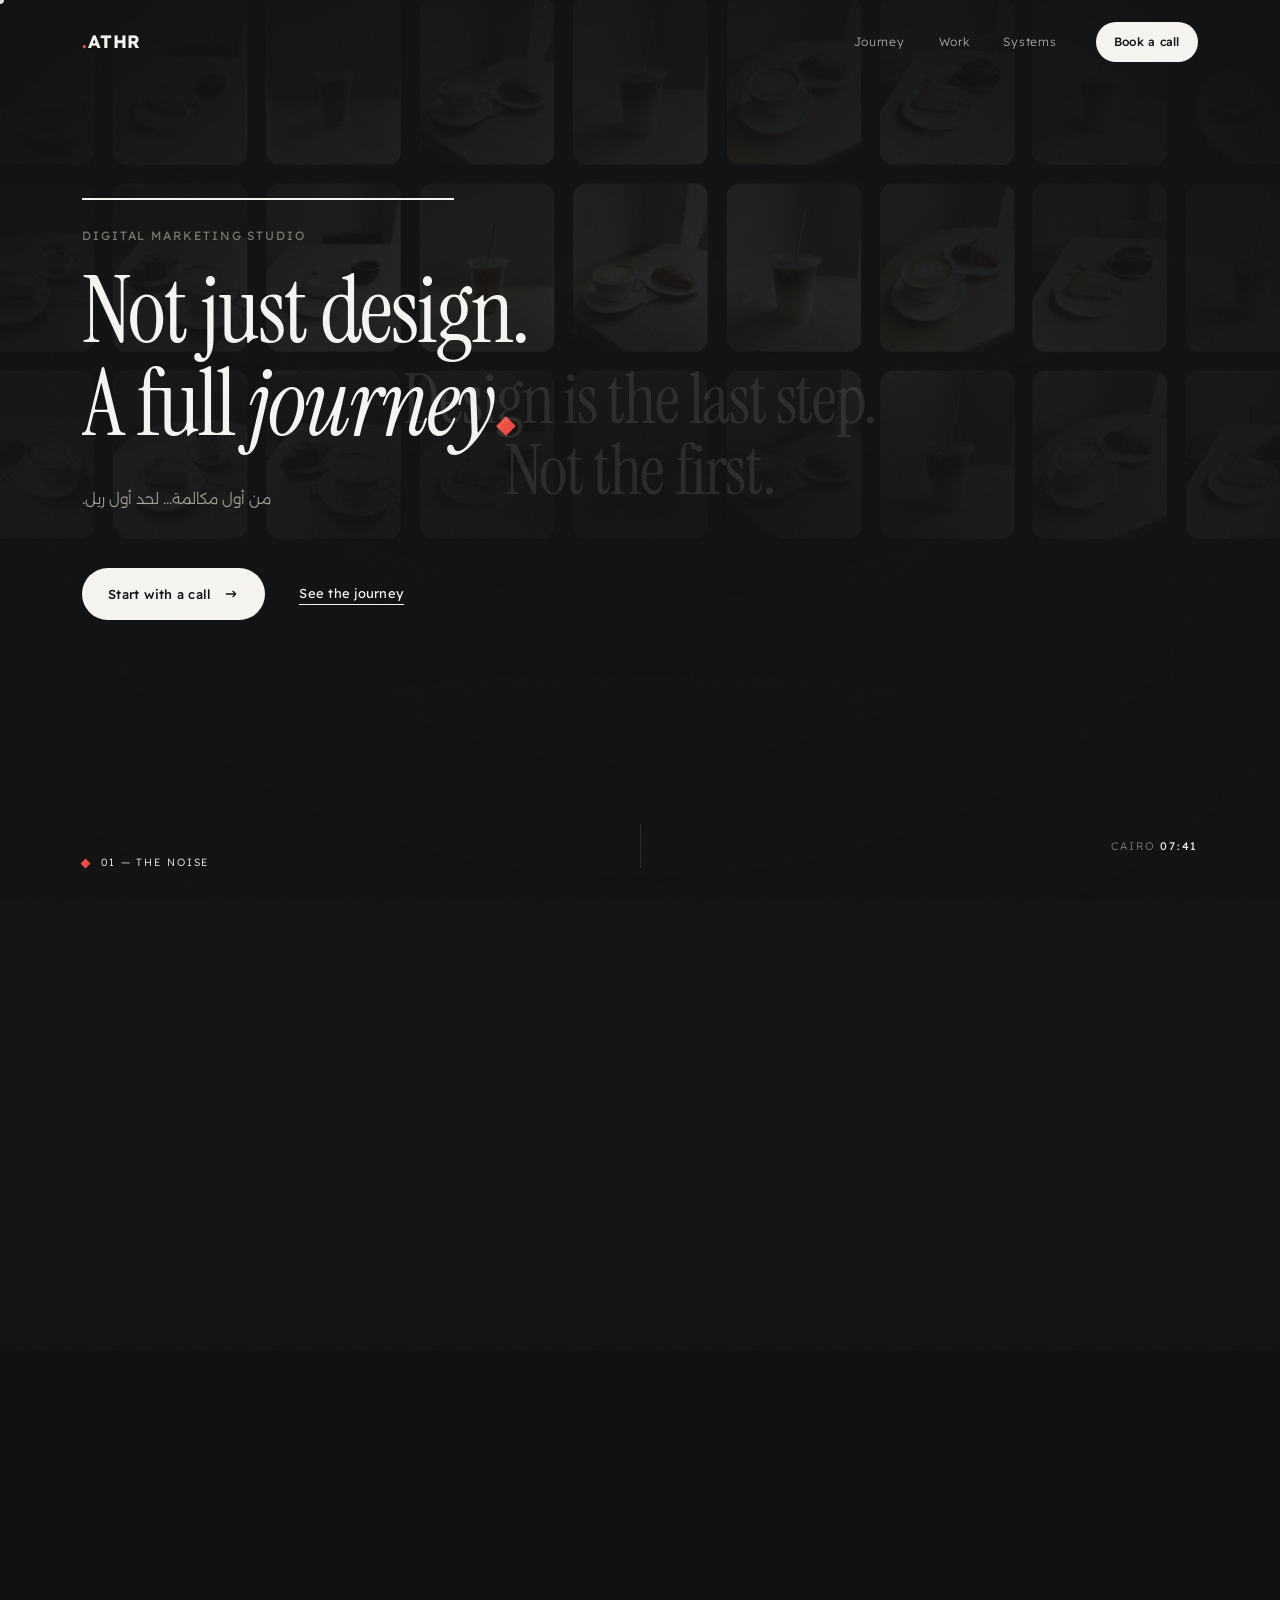
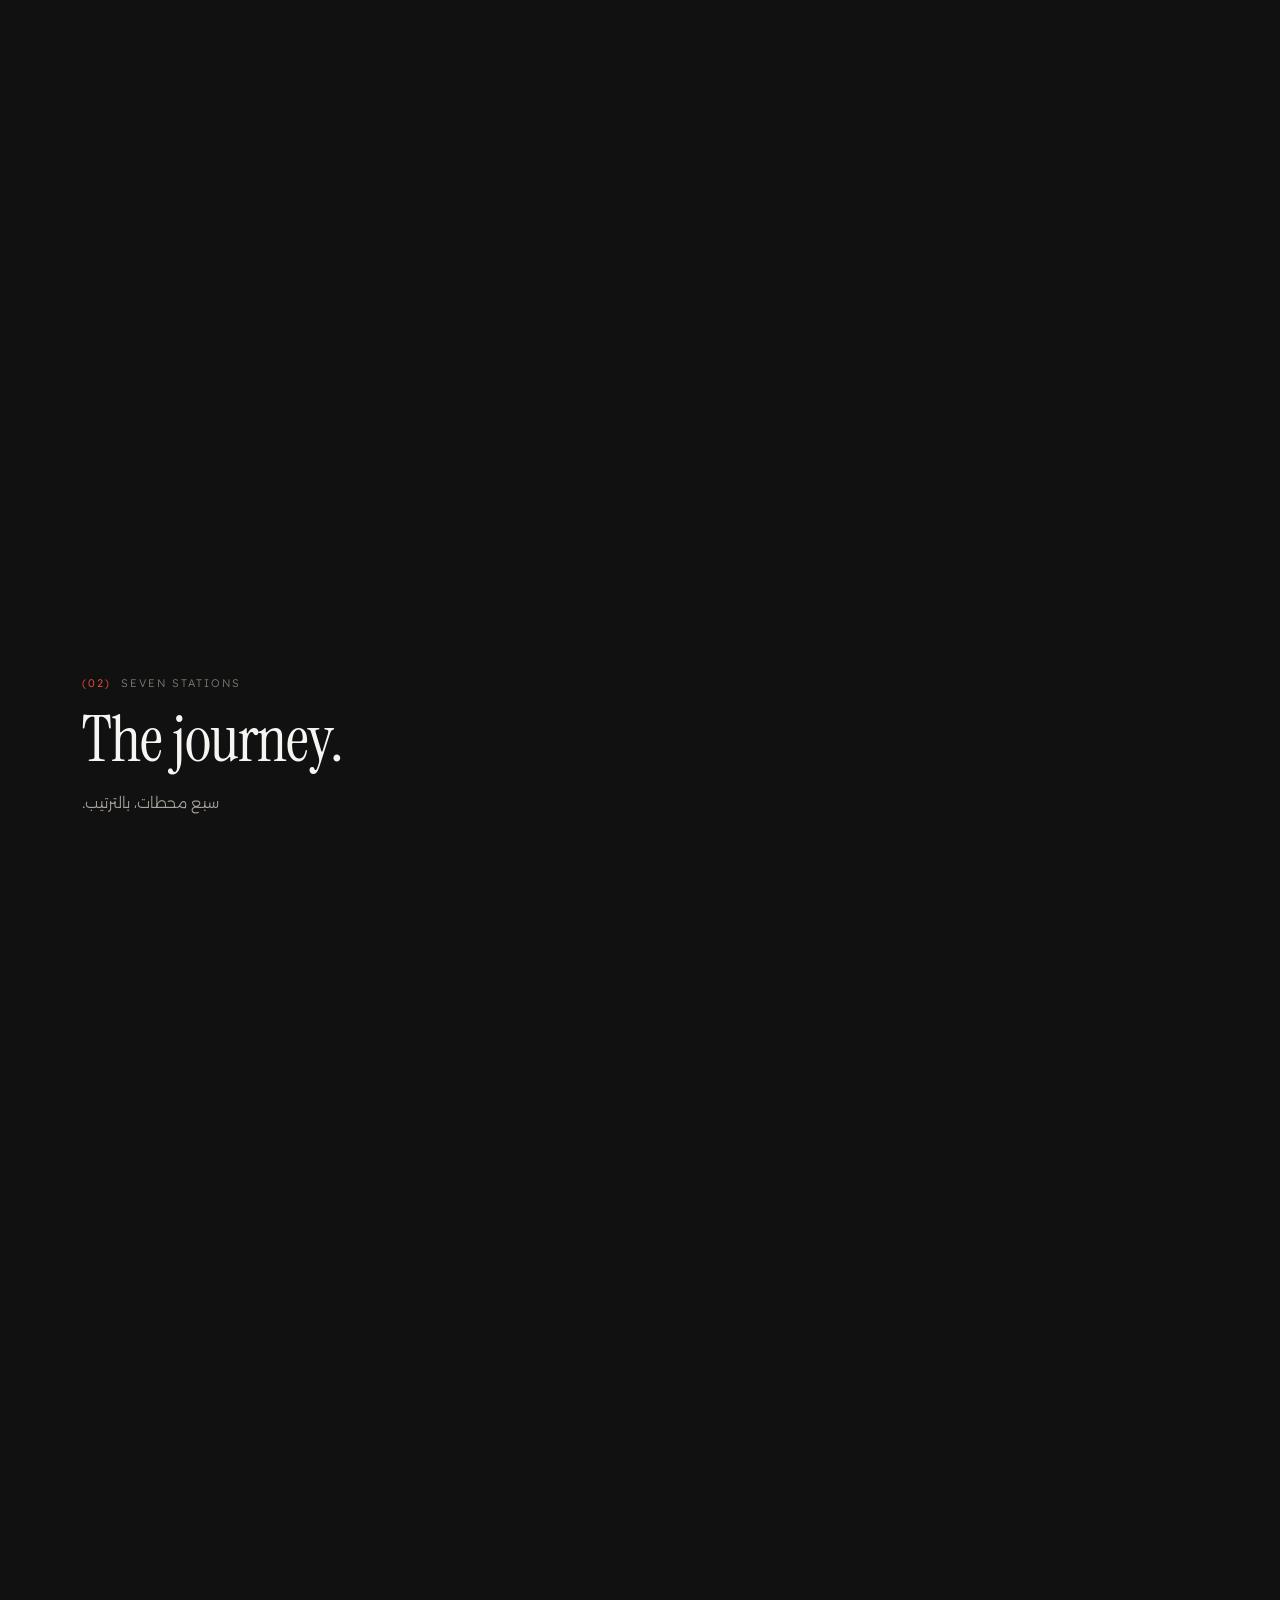
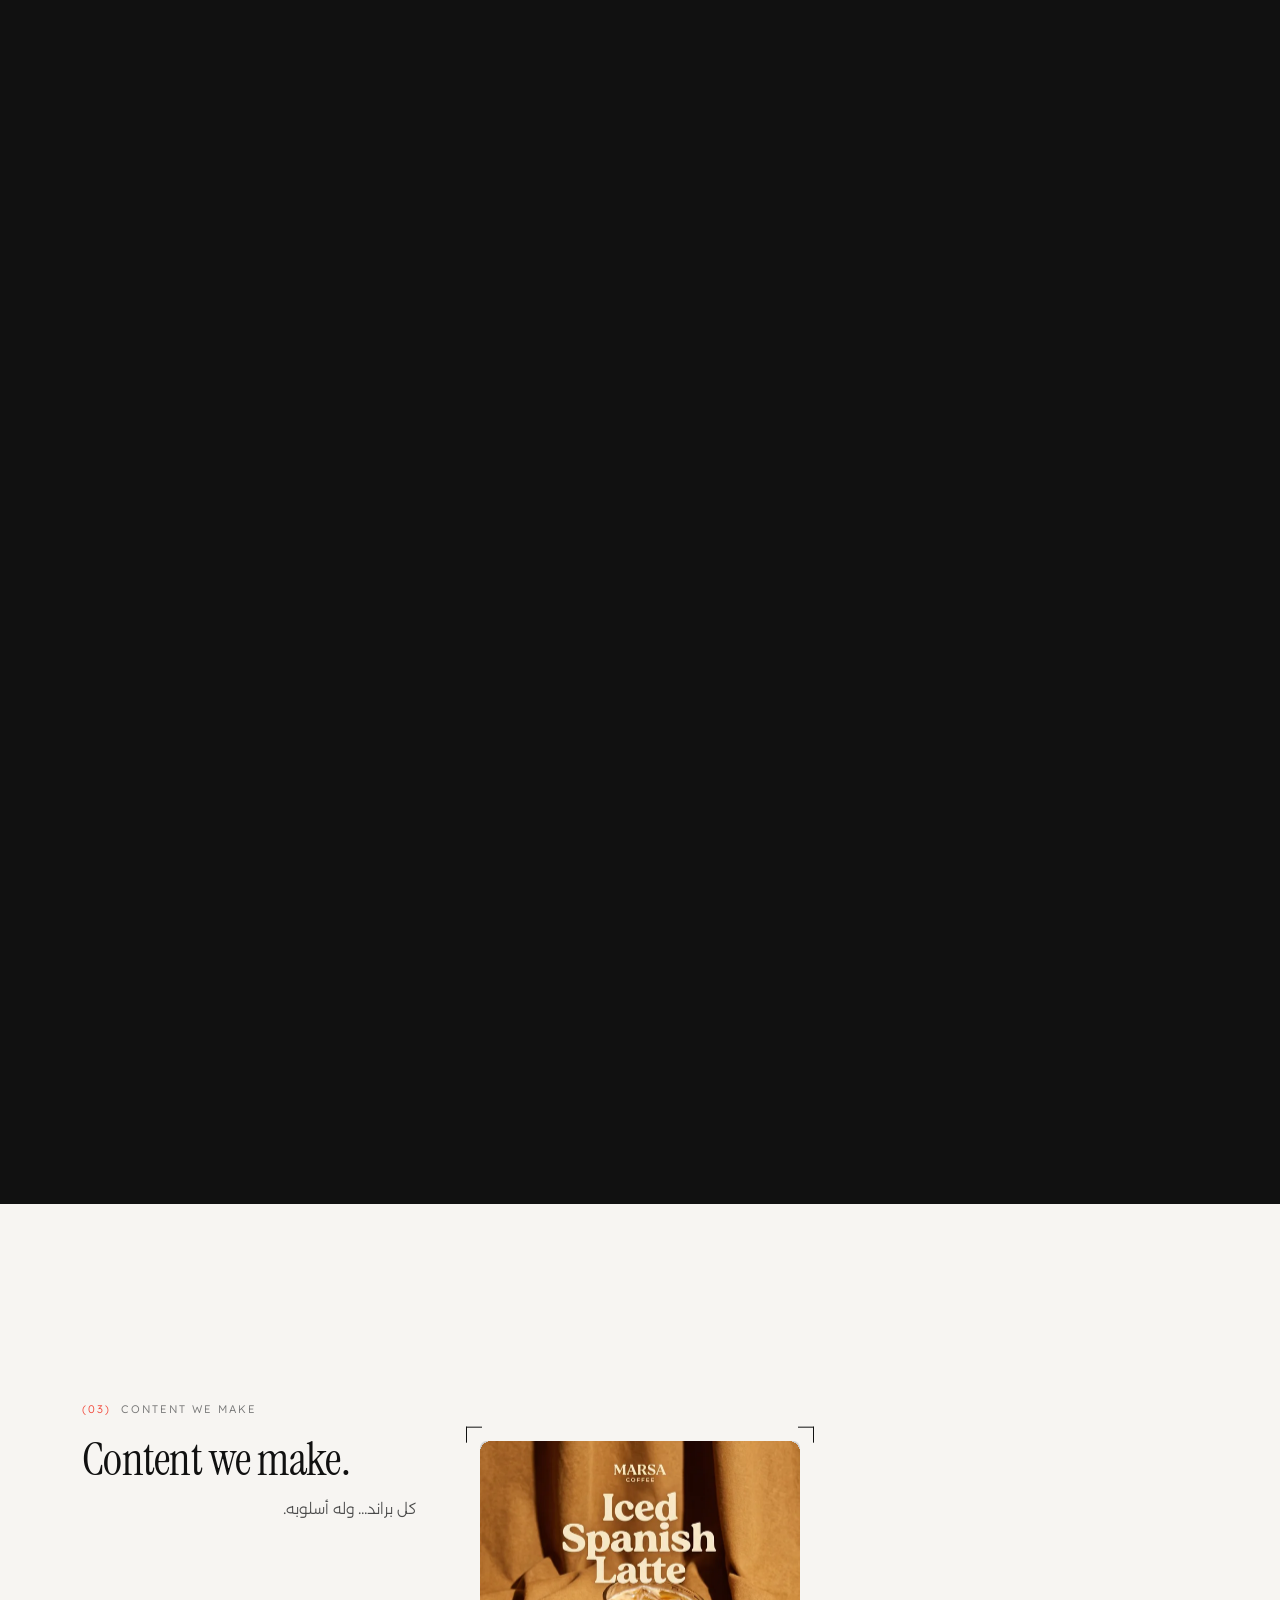
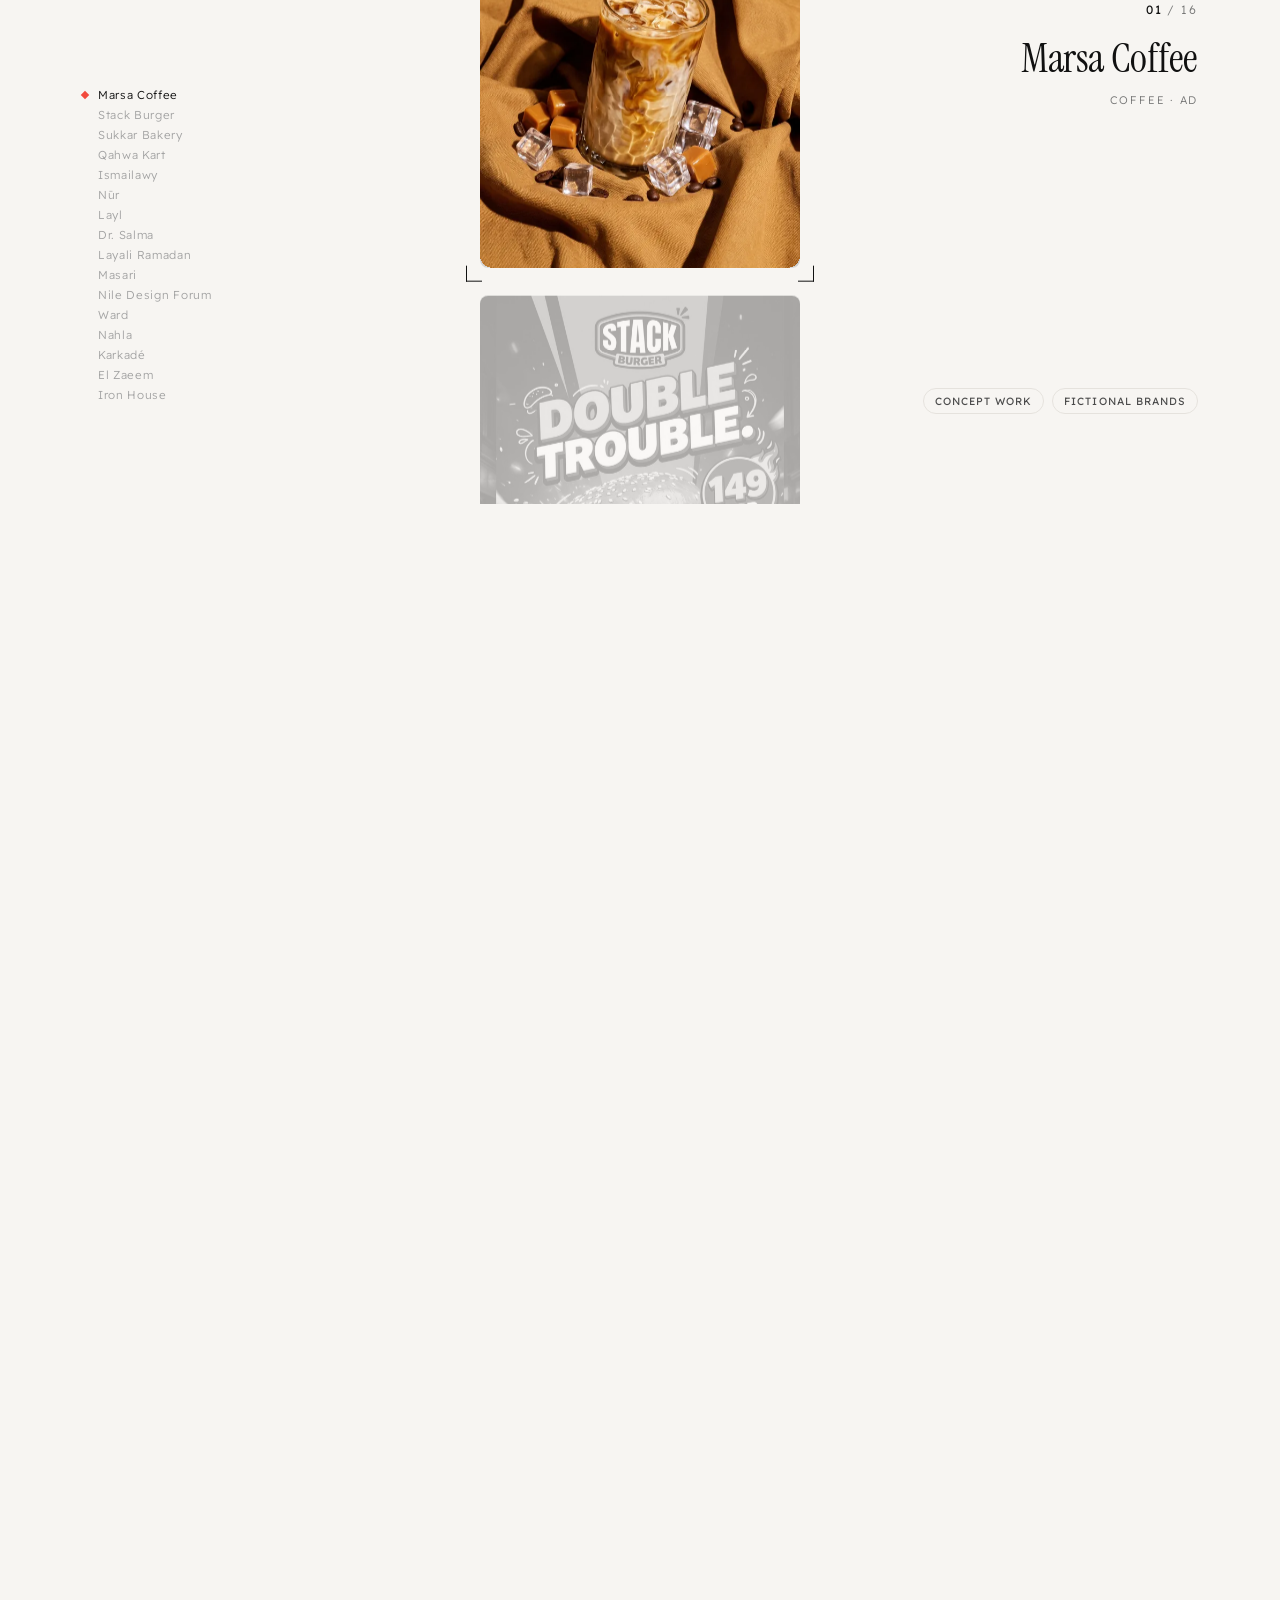
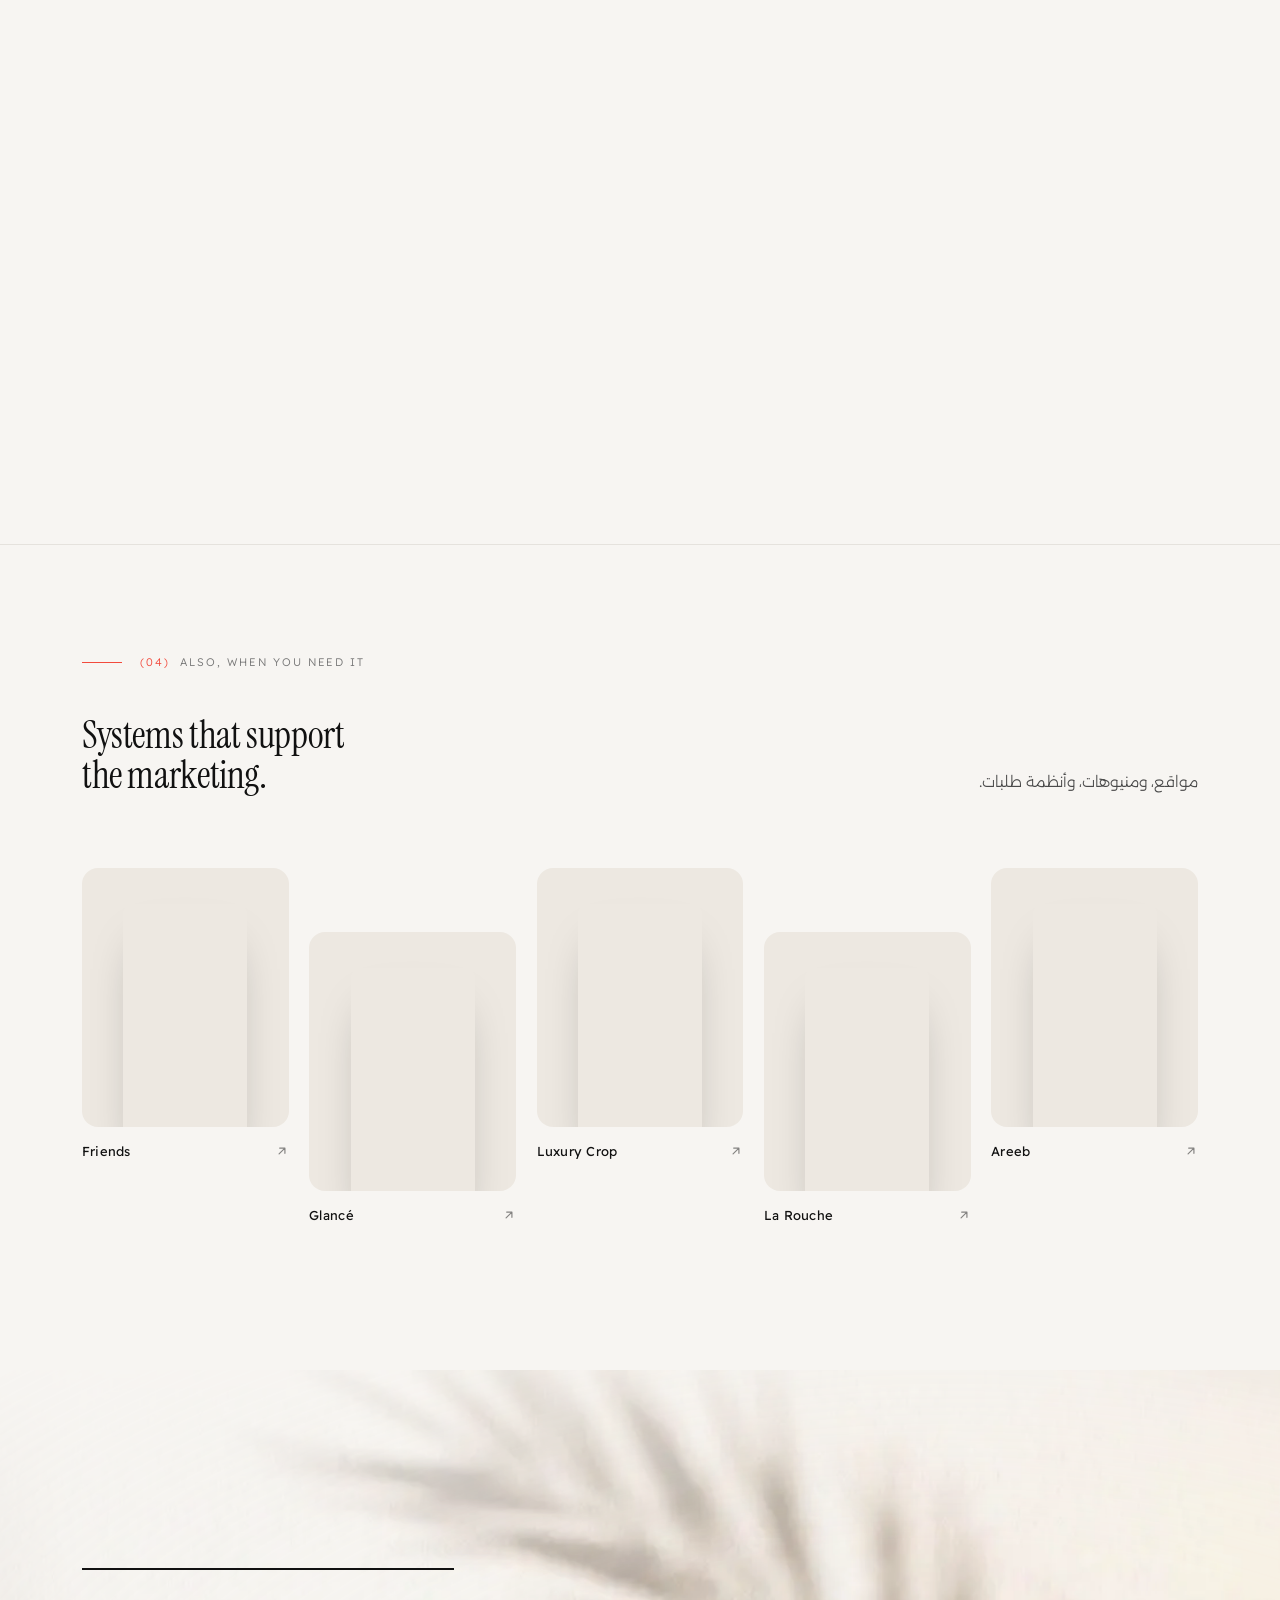
==== commit 23eff615: "Systems: link Friends to its live ordering-system demo The original friendsmenu.github.io site is cl" ====
--- a/index.html
+++ b/index.html
@@ -249,10 +249,10 @@
         <p class="ar" lang="ar" dir="rtl">مواقع، ومنيوهات، وأنظمة طلبات.</p>
       </div>
       <div class="sys" data-sys>
-        <div class="sys__item">
-          <span class="sys__frame"><img src="assets/img/friends.webp" alt="Friends" width="860" height="1720" loading="lazy" decoding="async"></span>
-          <span class="sys__cap"><span class="sys__name">Friends</span></span>
-        </div>
+        <a class="sys__item" href="https://friendsmenu.github.io/system-sa/" target="_blank" rel="noopener" data-cursor="Open">
+          <span class="sys__frame"><img src="assets/img/friends-sa.webp" alt="Friends — menu and ordering system" width="860" height="1720" loading="lazy" decoding="async"></span>
+          <span class="sys__cap"><span class="sys__name">Friends</span><svg class="ic" aria-hidden="true"><use href="#i-arrow-up-right"/></svg></span>
+        </a>
         <a class="sys__item" href="https://glancecoffee.github.io/" target="_blank" rel="noopener" data-cursor="Open">
           <span class="sys__frame"><img src="assets/img/glance.webp" alt="Glancé" width="860" height="1720" loading="lazy" decoding="async"></span>
           <span class="sys__cap"><span class="sys__name">Glancé</span><svg class="ic" aria-hidden="true"><use href="#i-arrow-up-right"/></svg></span>
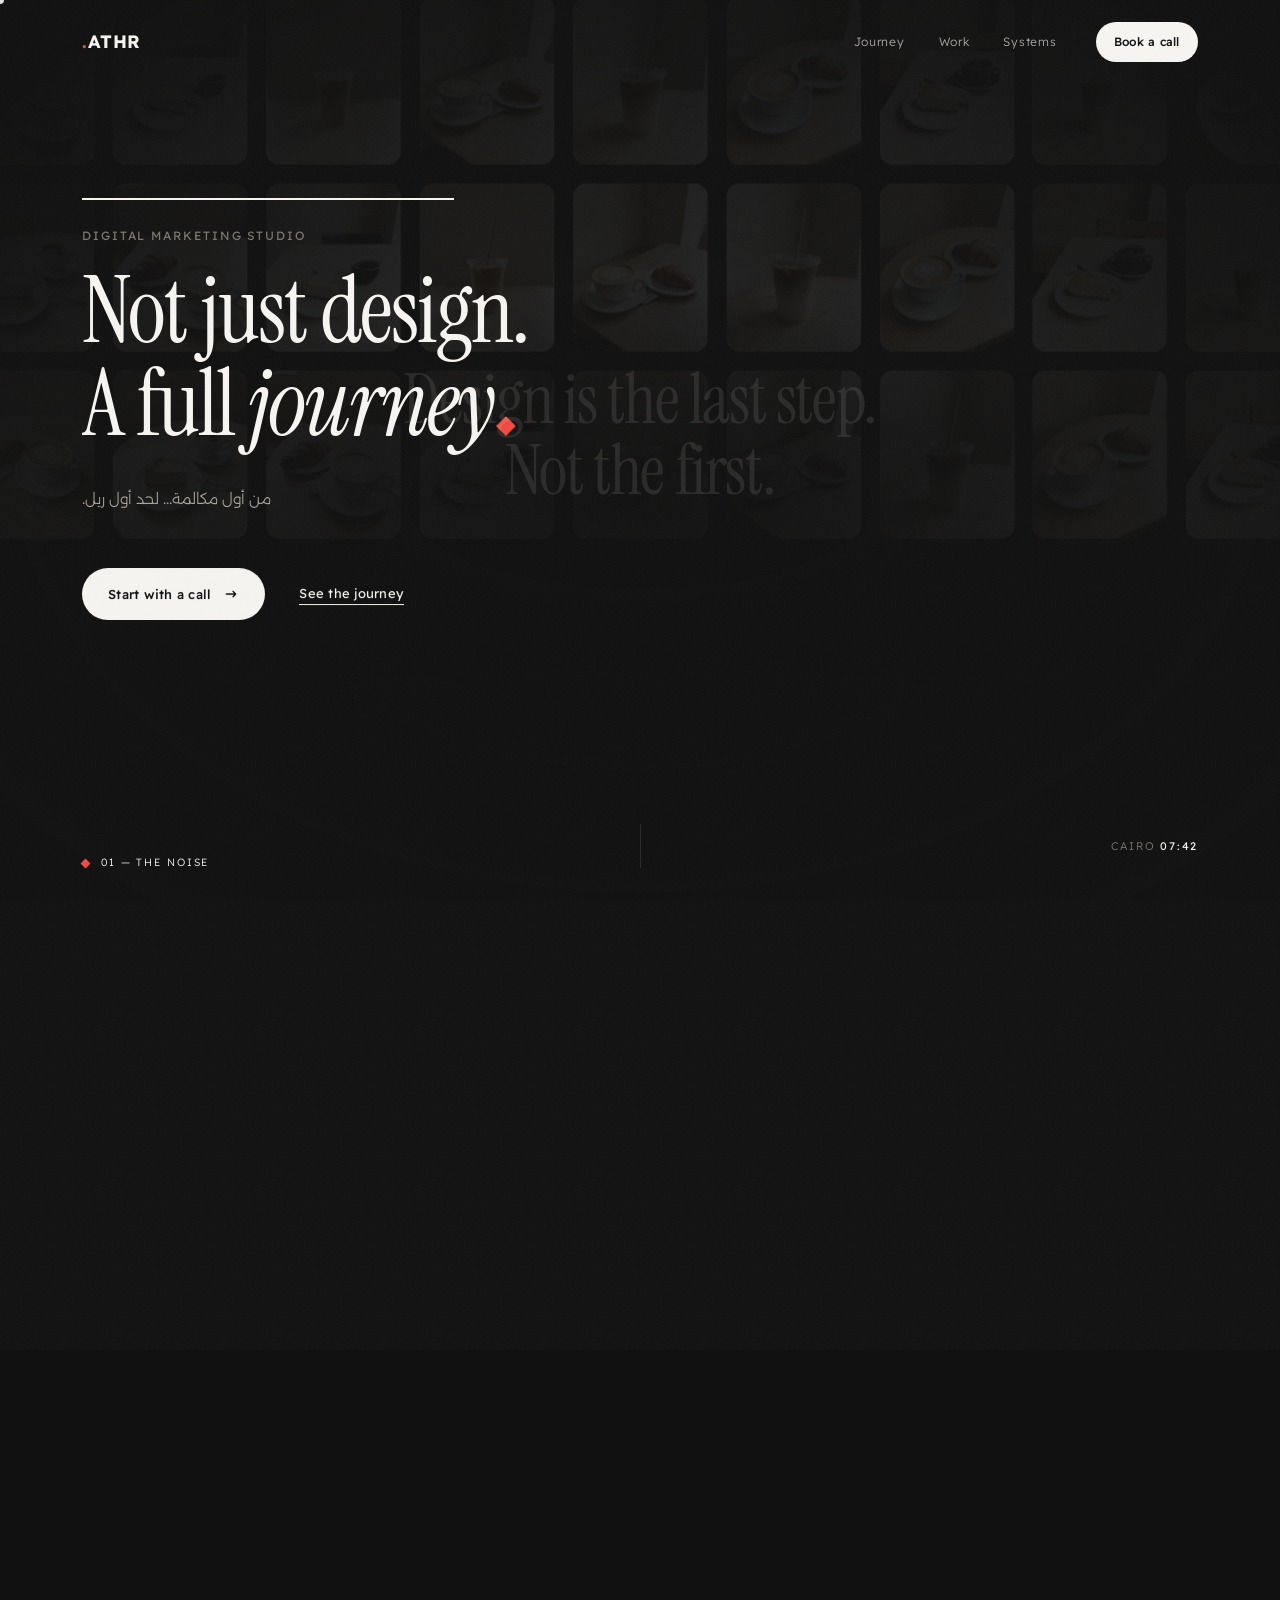
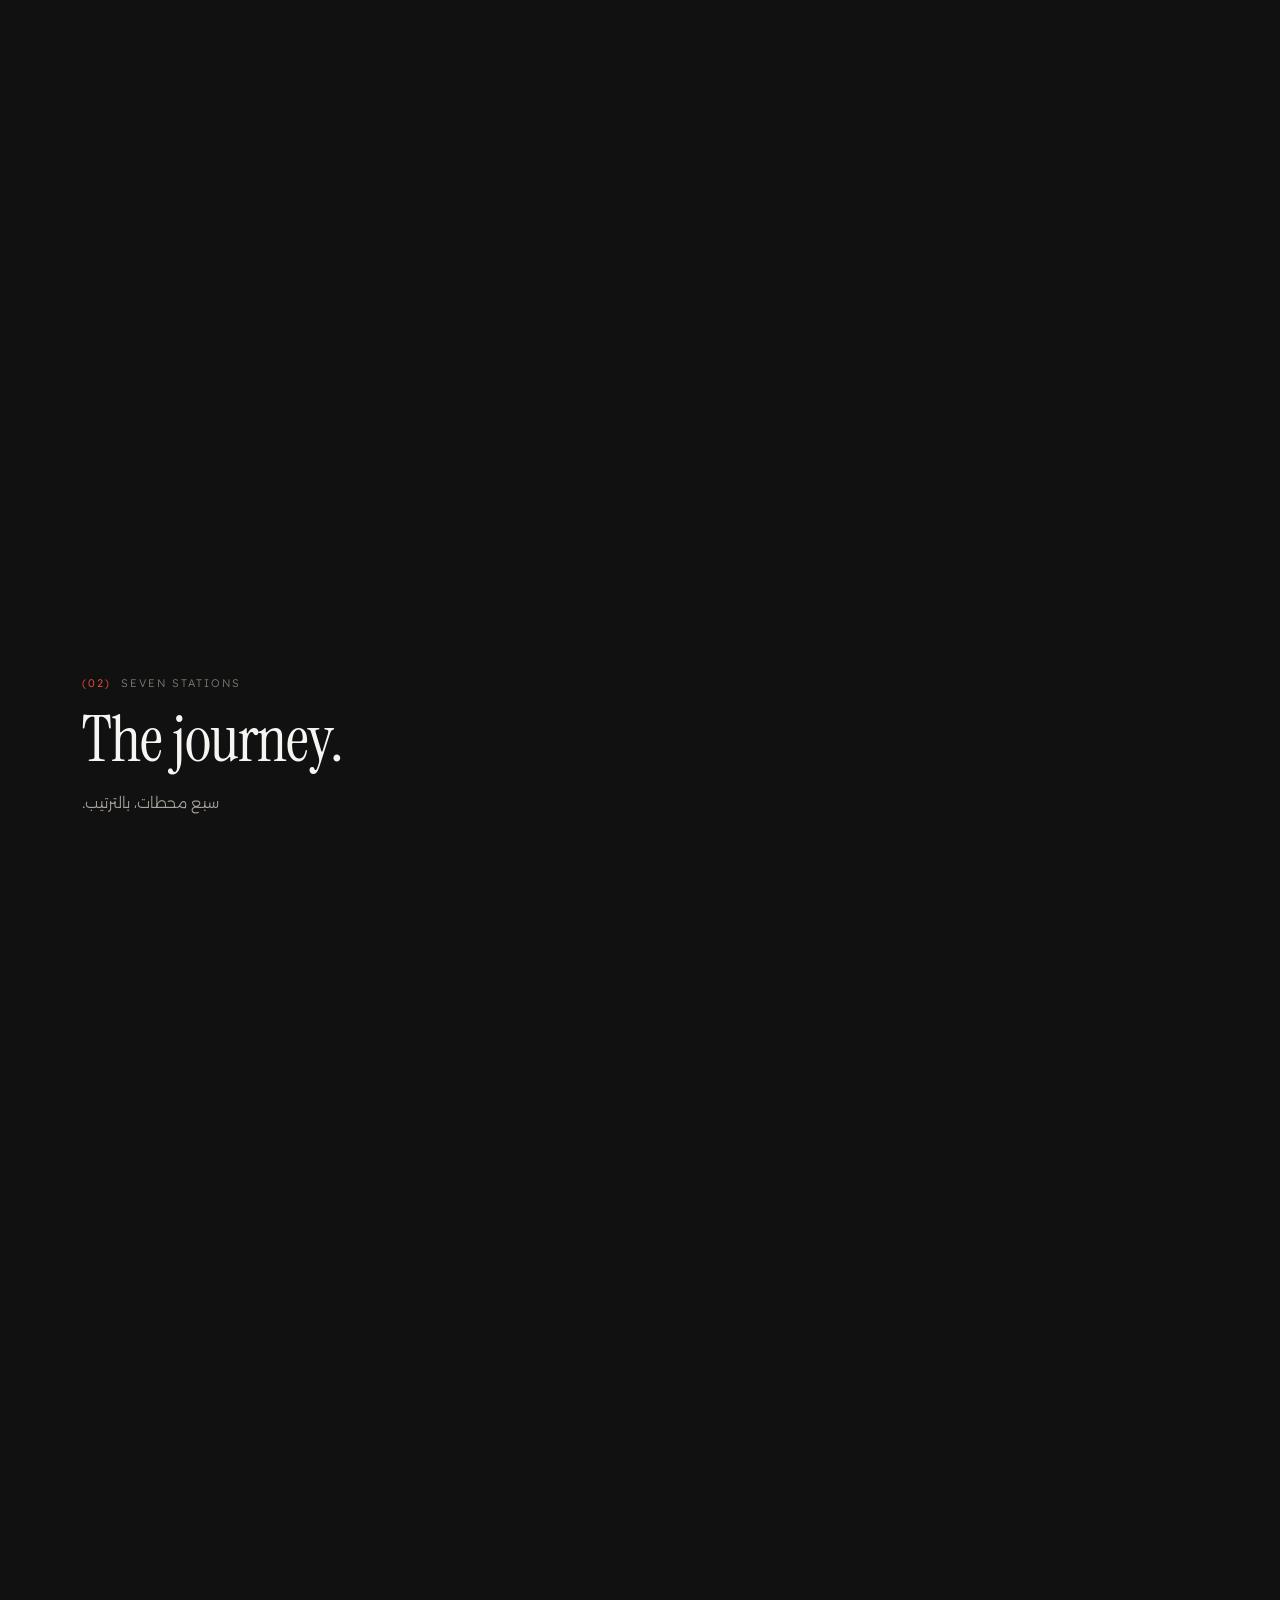
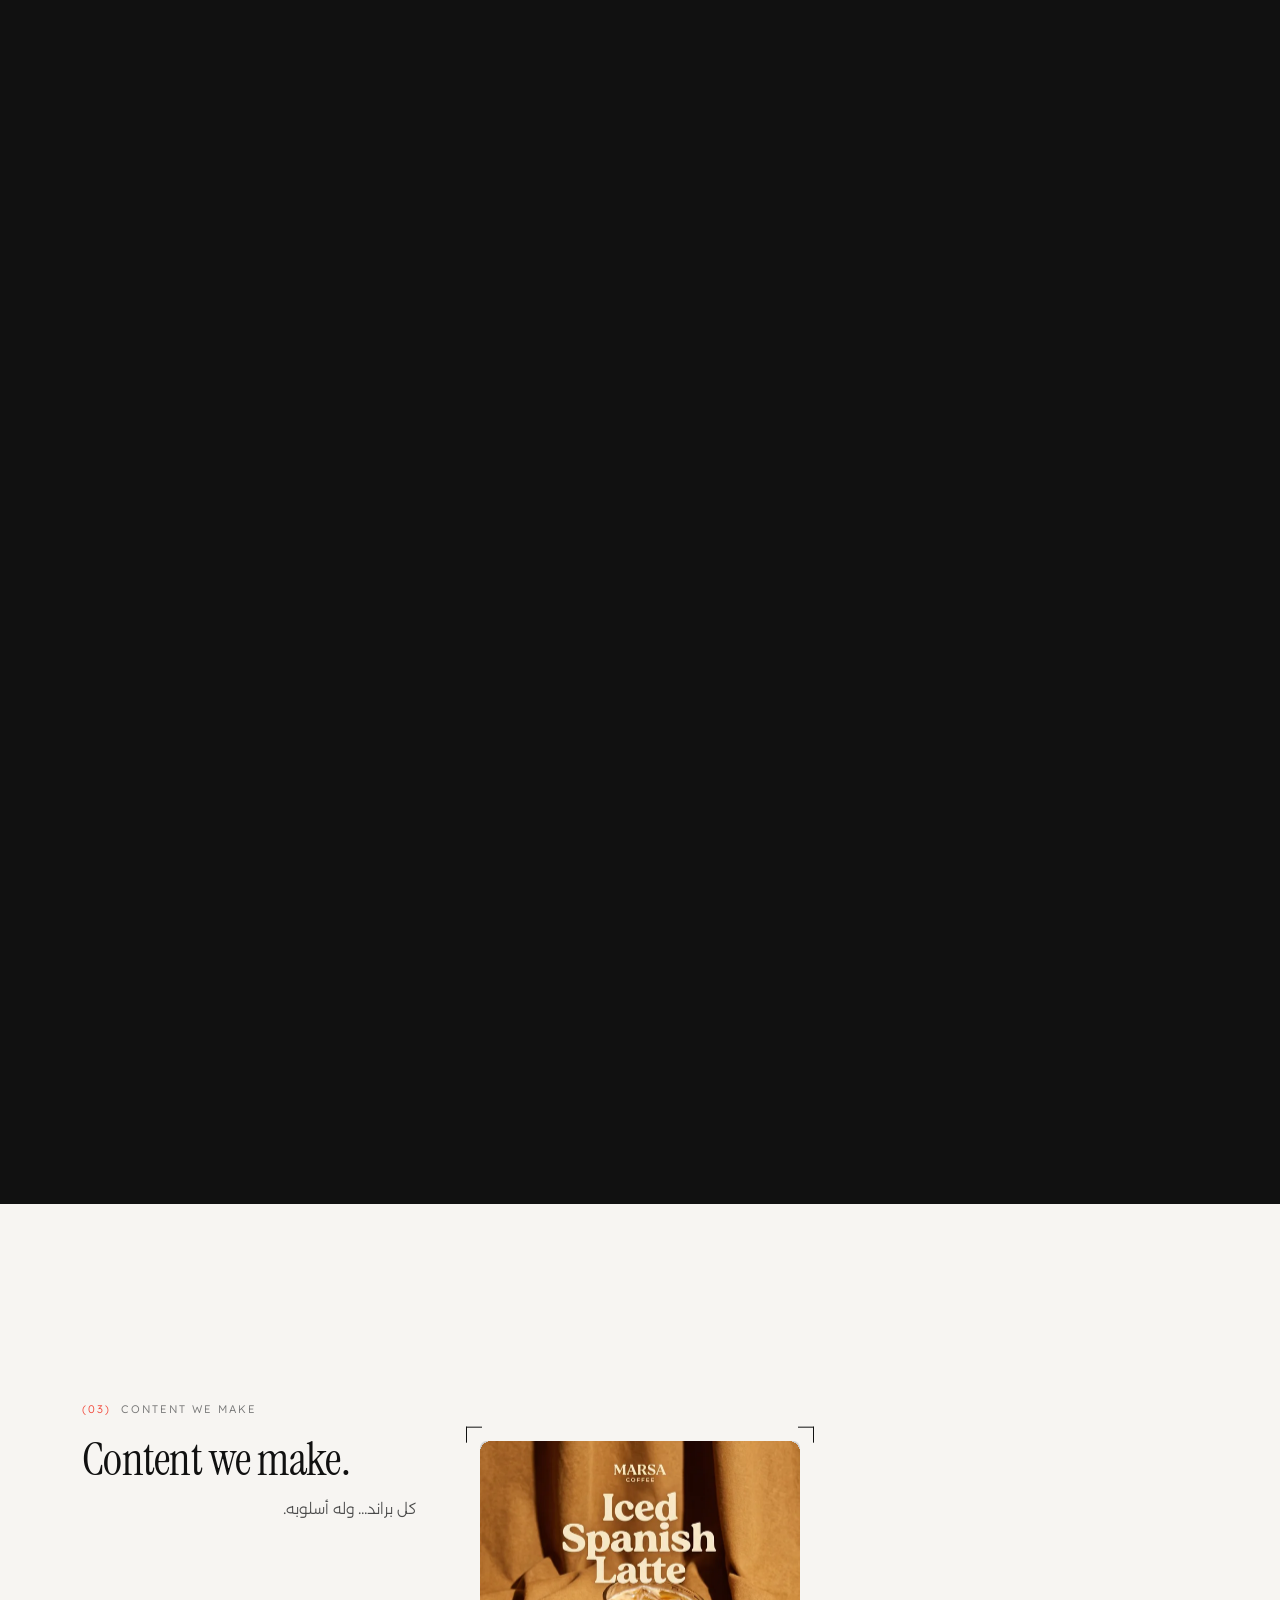
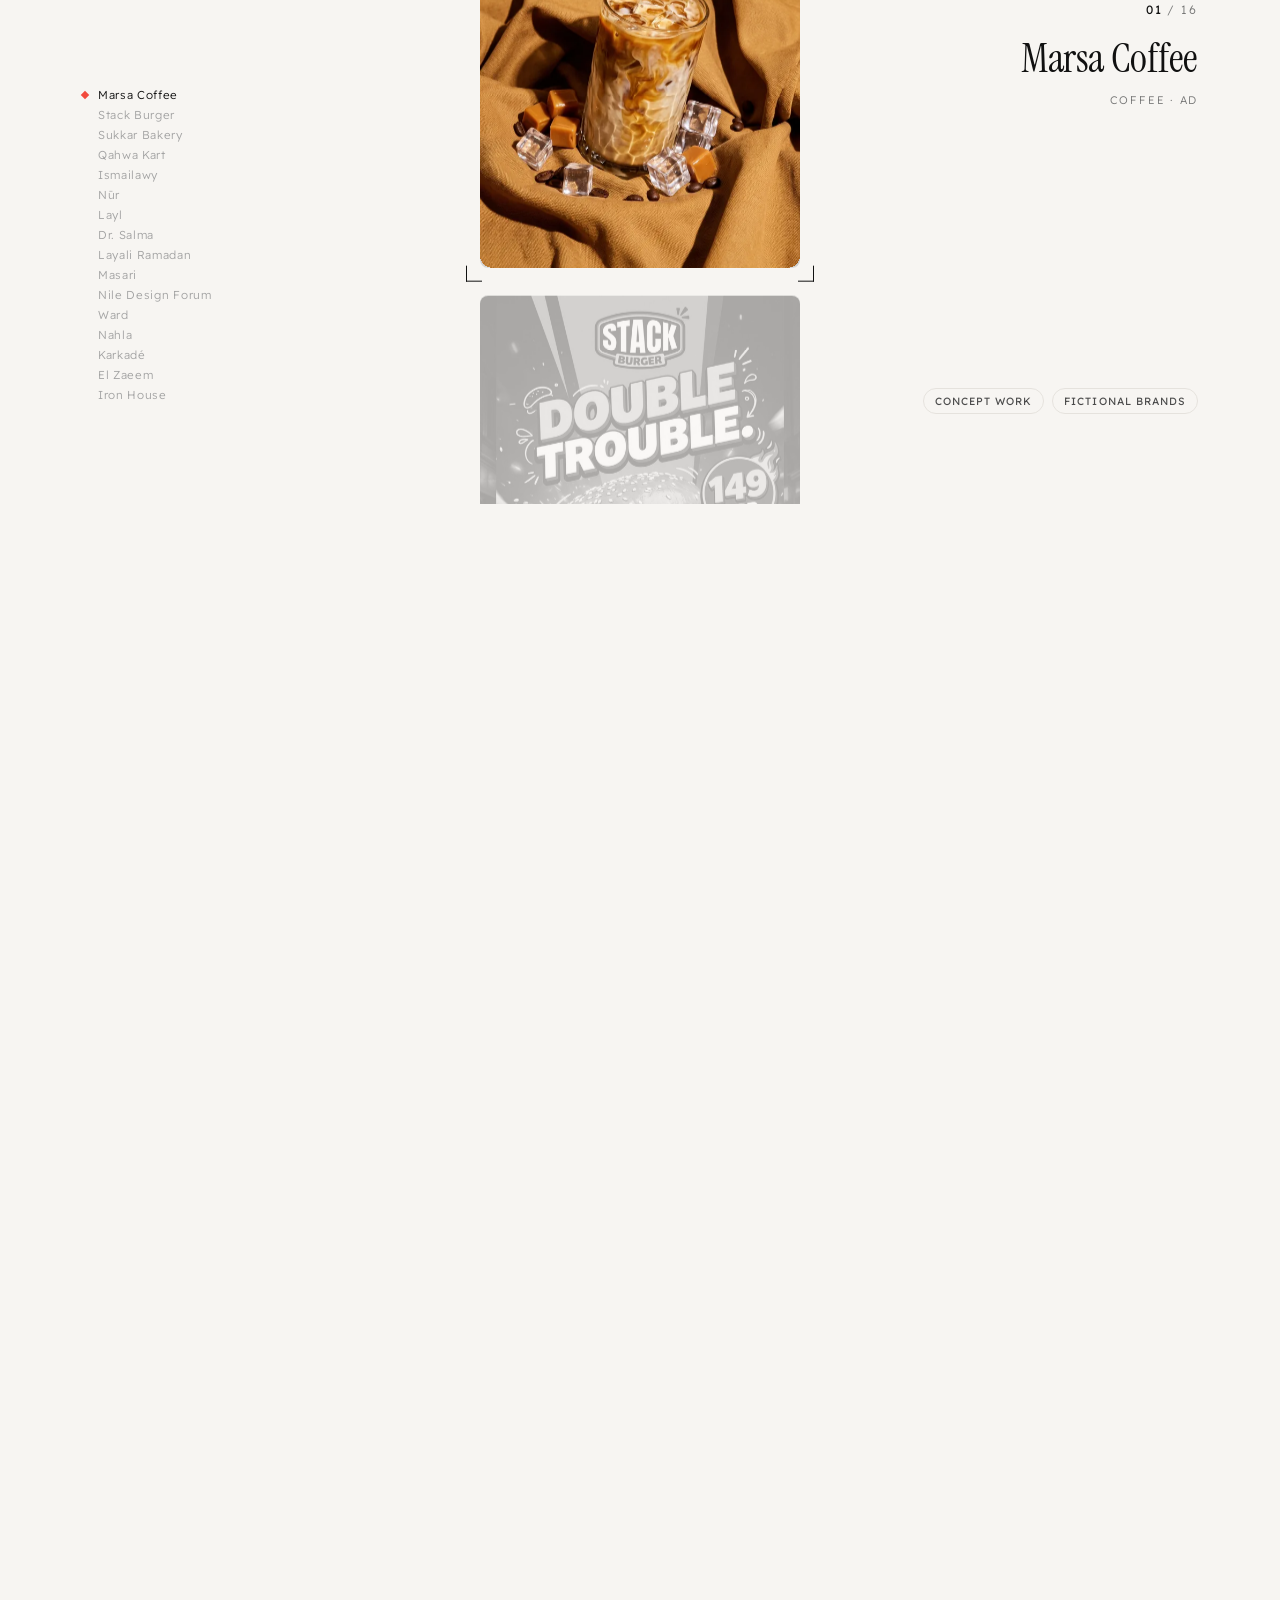
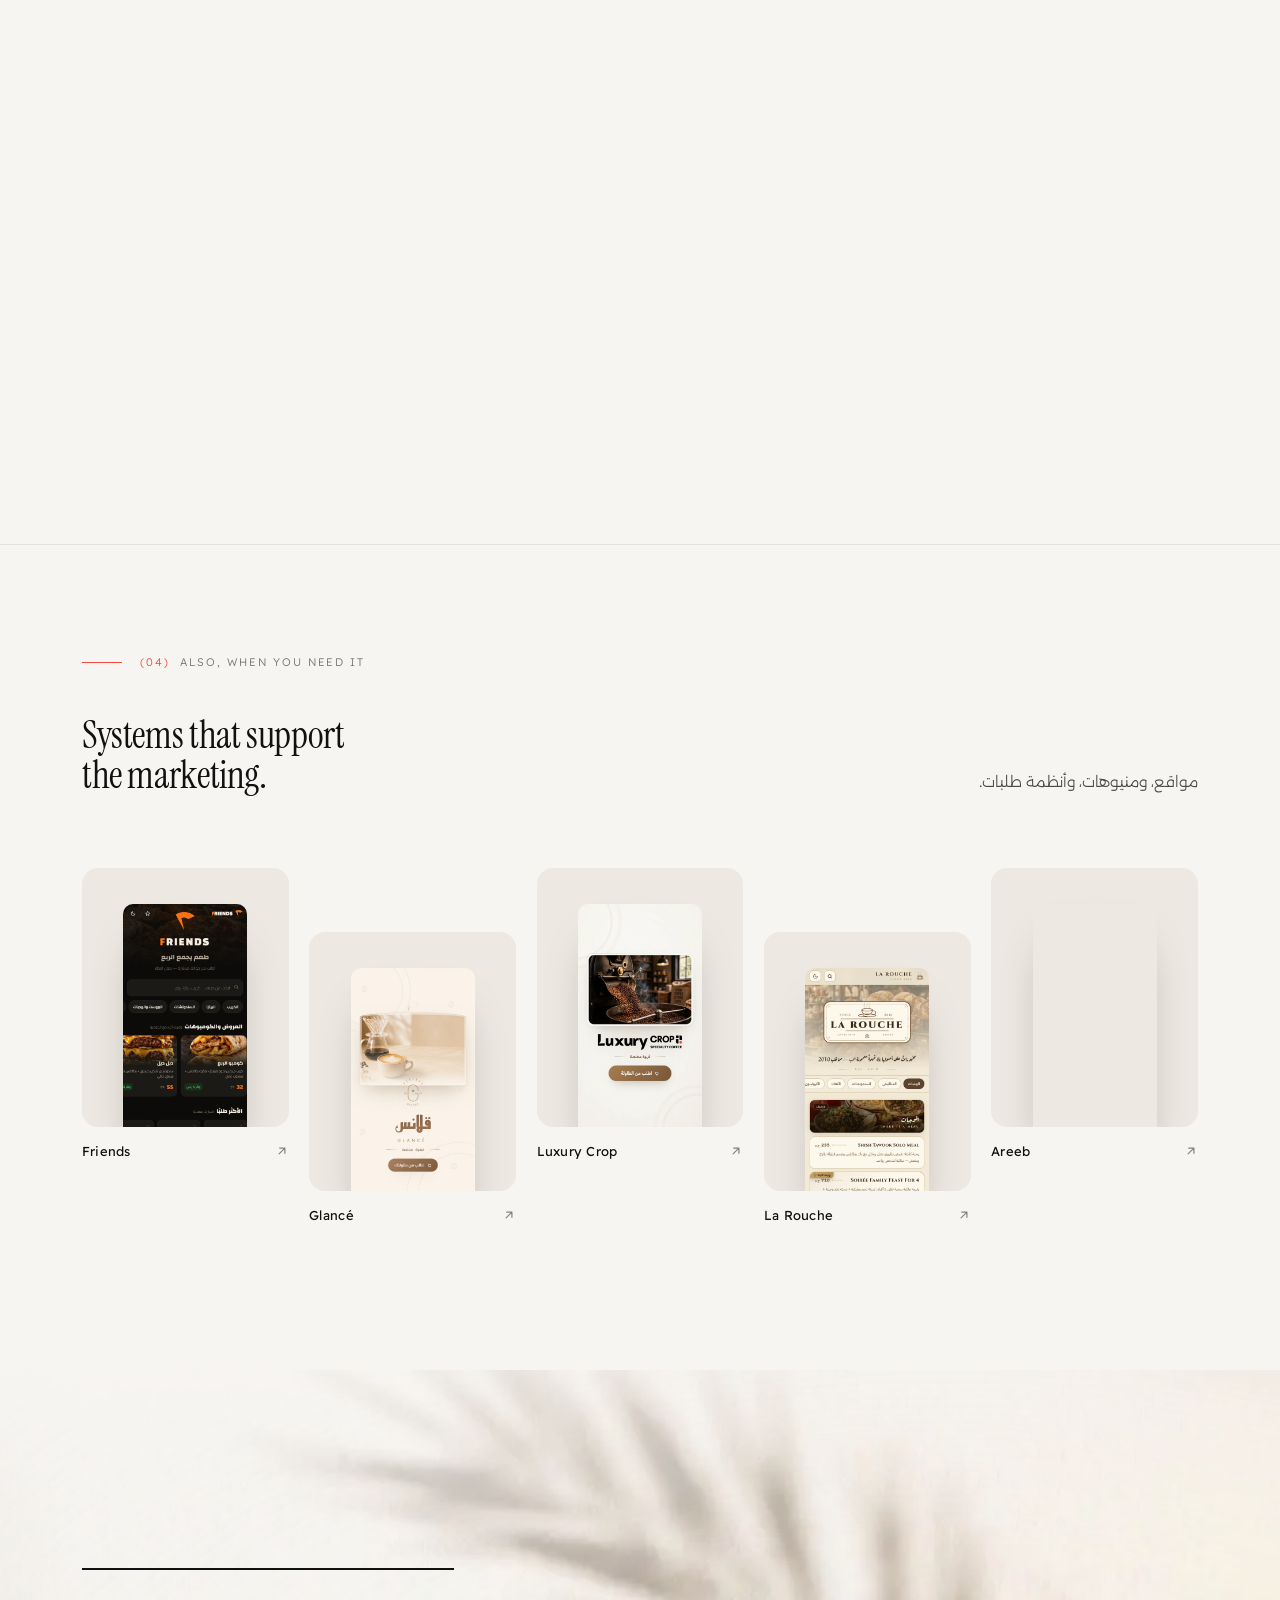
==== commit 436e21f4: "Journey on phones: one swipe, one full station, with a stations map On narrow screens the journey no" ====
--- a/index.html
+++ b/index.html
@@ -13,7 +13,7 @@
 <link rel="preload" href="assets/fonts/instrument-serif.woff2" as="font" type="font/woff2" crossorigin>
 <link rel="preload" href="assets/fonts/readex-latin.woff2" as="font" type="font/woff2" crossorigin>
 <link rel="preload" href="assets/fonts/alexandria-arabic.woff2" as="font" type="font/woff2" crossorigin>
-<link rel="stylesheet" href="assets/css/v5.css?v=5.8">
+<link rel="stylesheet" href="assets/css/v5.css?v=5.10">
 <script>
   document.documentElement.classList.replace('no-js','js');
   try{ if(!sessionStorage.getItem('athr-intro5')) document.documentElement.classList.add('intro'); }catch(e){}
@@ -331,6 +331,6 @@
 <script src="assets/vendor/DrawSVGPlugin.min.js"></script>
 <script src="assets/vendor/CustomEase.min.js"></script>
 <script src="assets/vendor/lenis.min.js"></script>
-<script src="assets/js/v5.js?v=5.12"></script>
+<script src="assets/js/v5.js?v=5.14"></script>
 </body>
 </html>
--- a/assets/css/v5.css
+++ b/assets/css/v5.css
@@ -374,6 +374,24 @@
 .wk__kind{margin-top:12px;font-size:11px;letter-spacing:.16em;text-transform:uppercase;color:var(--cap)}
 .motion .wk__legend{position:absolute;right:var(--gut);bottom:clamp(64px,10svh,100px);z-index:3;margin:0;width:auto;padding:0}
 
+.jw__stepper{display:none}
+@media (max-width:899px){
+  .motion .jw__stepper{display:block;position:absolute;left:var(--gut);right:var(--gut);bottom:calc(22px + env(safe-area-inset-bottom,0px));z-index:6;transition:opacity .5s}
+  .motion .jw__stepper.is-off{opacity:0}
+  .jw__srow{position:relative;display:flex;justify-content:space-between;align-items:center;height:16px}
+  .jw__sline{position:absolute;left:5px;right:5px;top:50%;height:1px;background:#3a3732}
+  .jw__sline i{position:absolute;inset:0;background:var(--white);transform-origin:0 50%;transform:scaleX(0);transition:transform .9s var(--ease)}
+  .jw__sd{position:relative;width:9px;height:9px;background:var(--black);border:1px solid #5d5850;transform:rotate(45deg);transition:background-color .5s var(--ease),border-color .5s var(--ease),transform .6s var(--ease)}
+  .jw__sd.is-done{background:var(--white);border-color:var(--white)}
+  .jw__sd.is-on{background:var(--red);border-color:var(--red);transform:rotate(45deg) scale(1.5)}
+  .jw__sname{margin-top:12px;text-align:center;font-size:10.5px;letter-spacing:.2em;text-transform:uppercase;color:var(--cap);font-variant-numeric:tabular-nums;min-height:1.6em}
+  .jw__sname b{font-weight:500;color:var(--white)}
+  .jw__swipe{color:var(--white);display:inline-block;animation:swipe 1.8s var(--ease) infinite}
+  @keyframes swipe{0%,100%{transform:translateY(0)}50%{transform:translateY(-4px)}}
+  .motion .w-nname{display:none}
+  .motion .jw__world .w-nlab{transition:opacity .5s}
+  .motion .jw__world:not(.is-zoom) .w-nlab{opacity:0}
+}
 @media (max-height:780px){.motion .wk__head .ar{display:none}.wk__index button{min-height:18px}}
 @media (max-width:899px){
   .motion .jw__stations{top:calc(14svh + 30px);width:auto;right:var(--gut)}
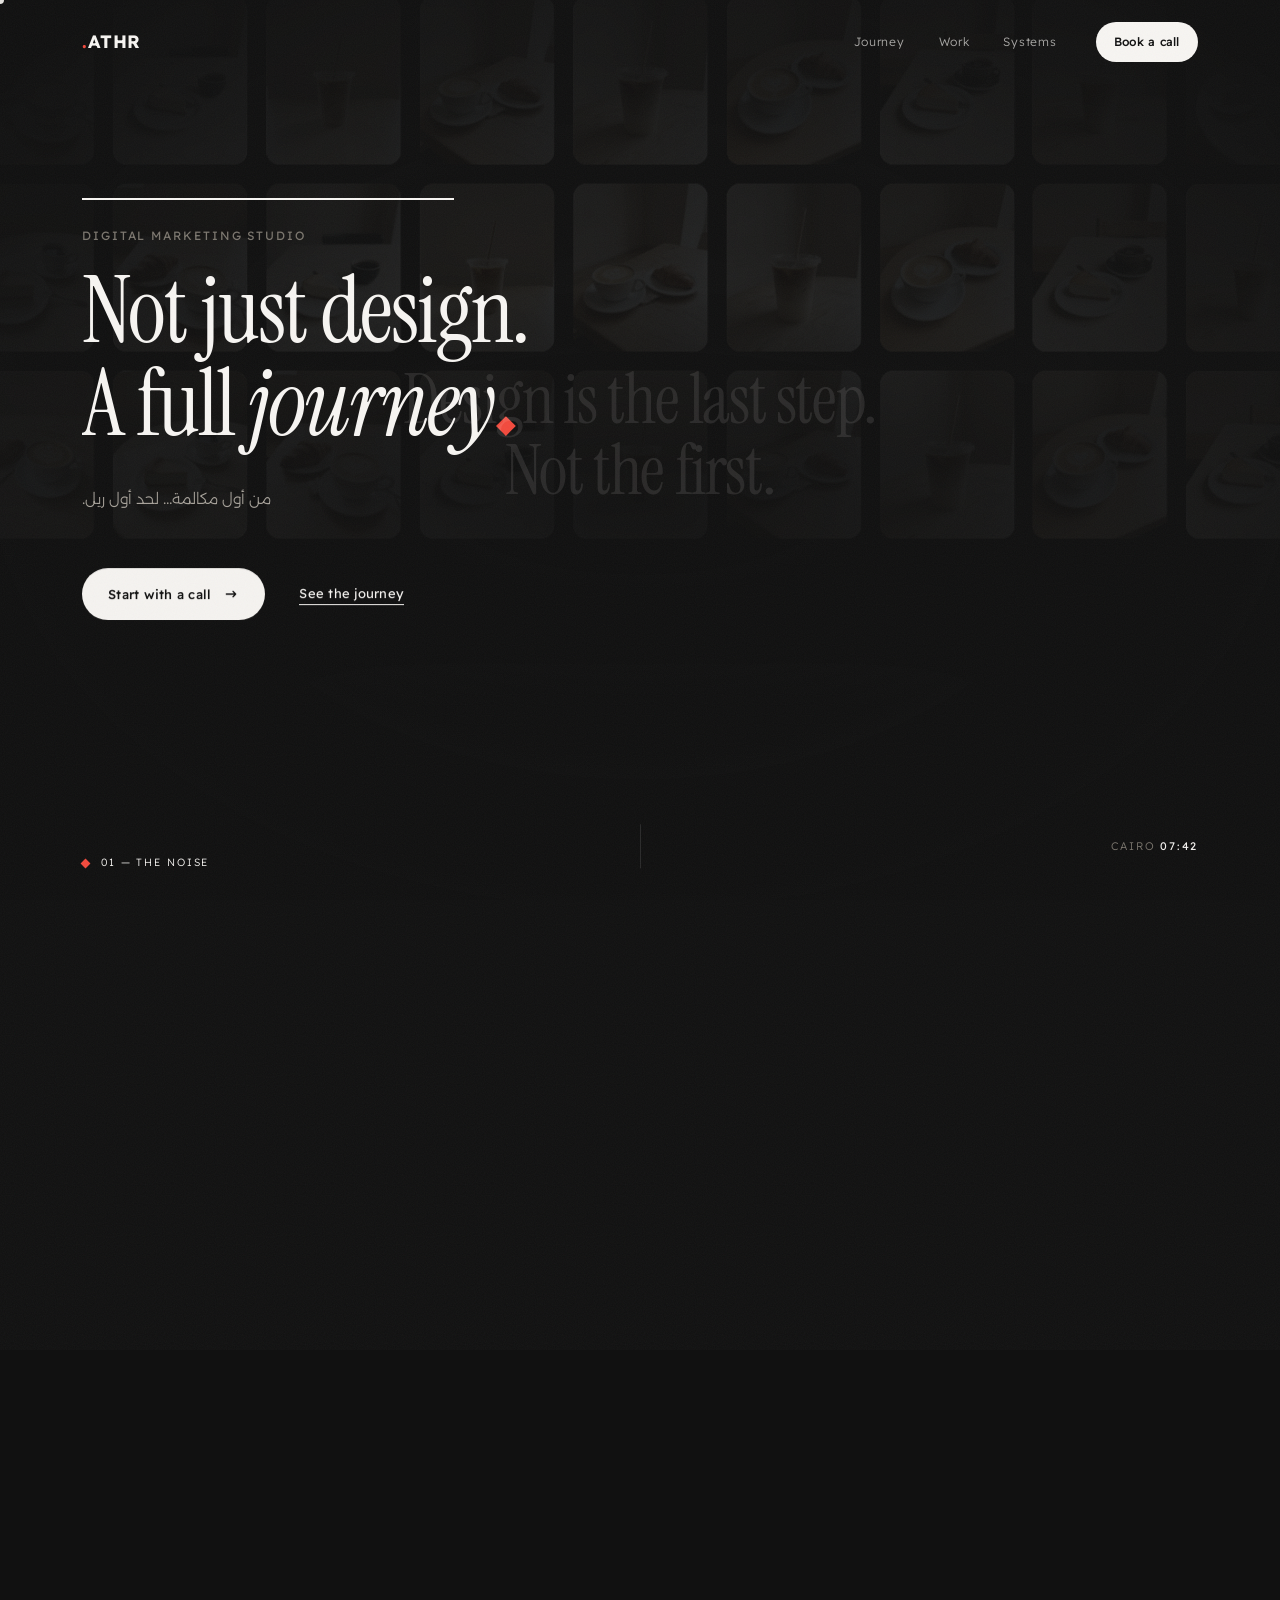
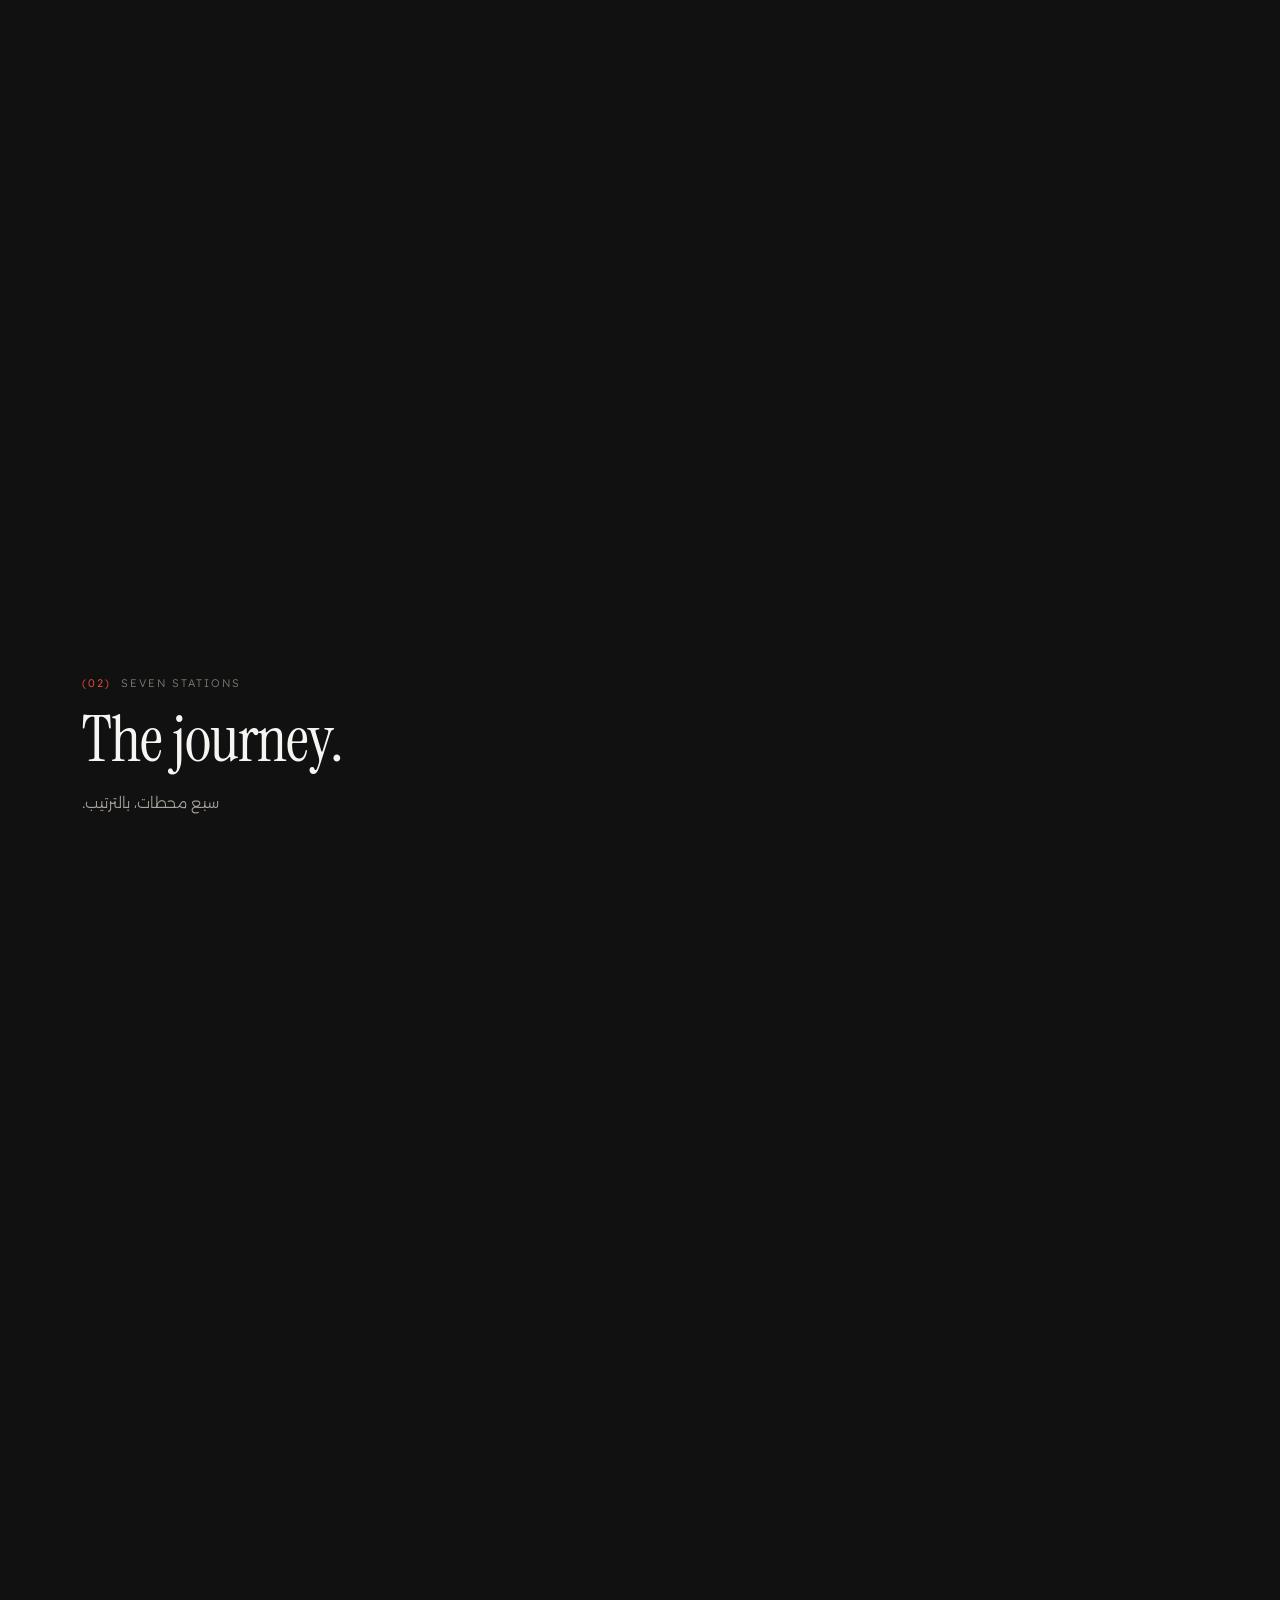
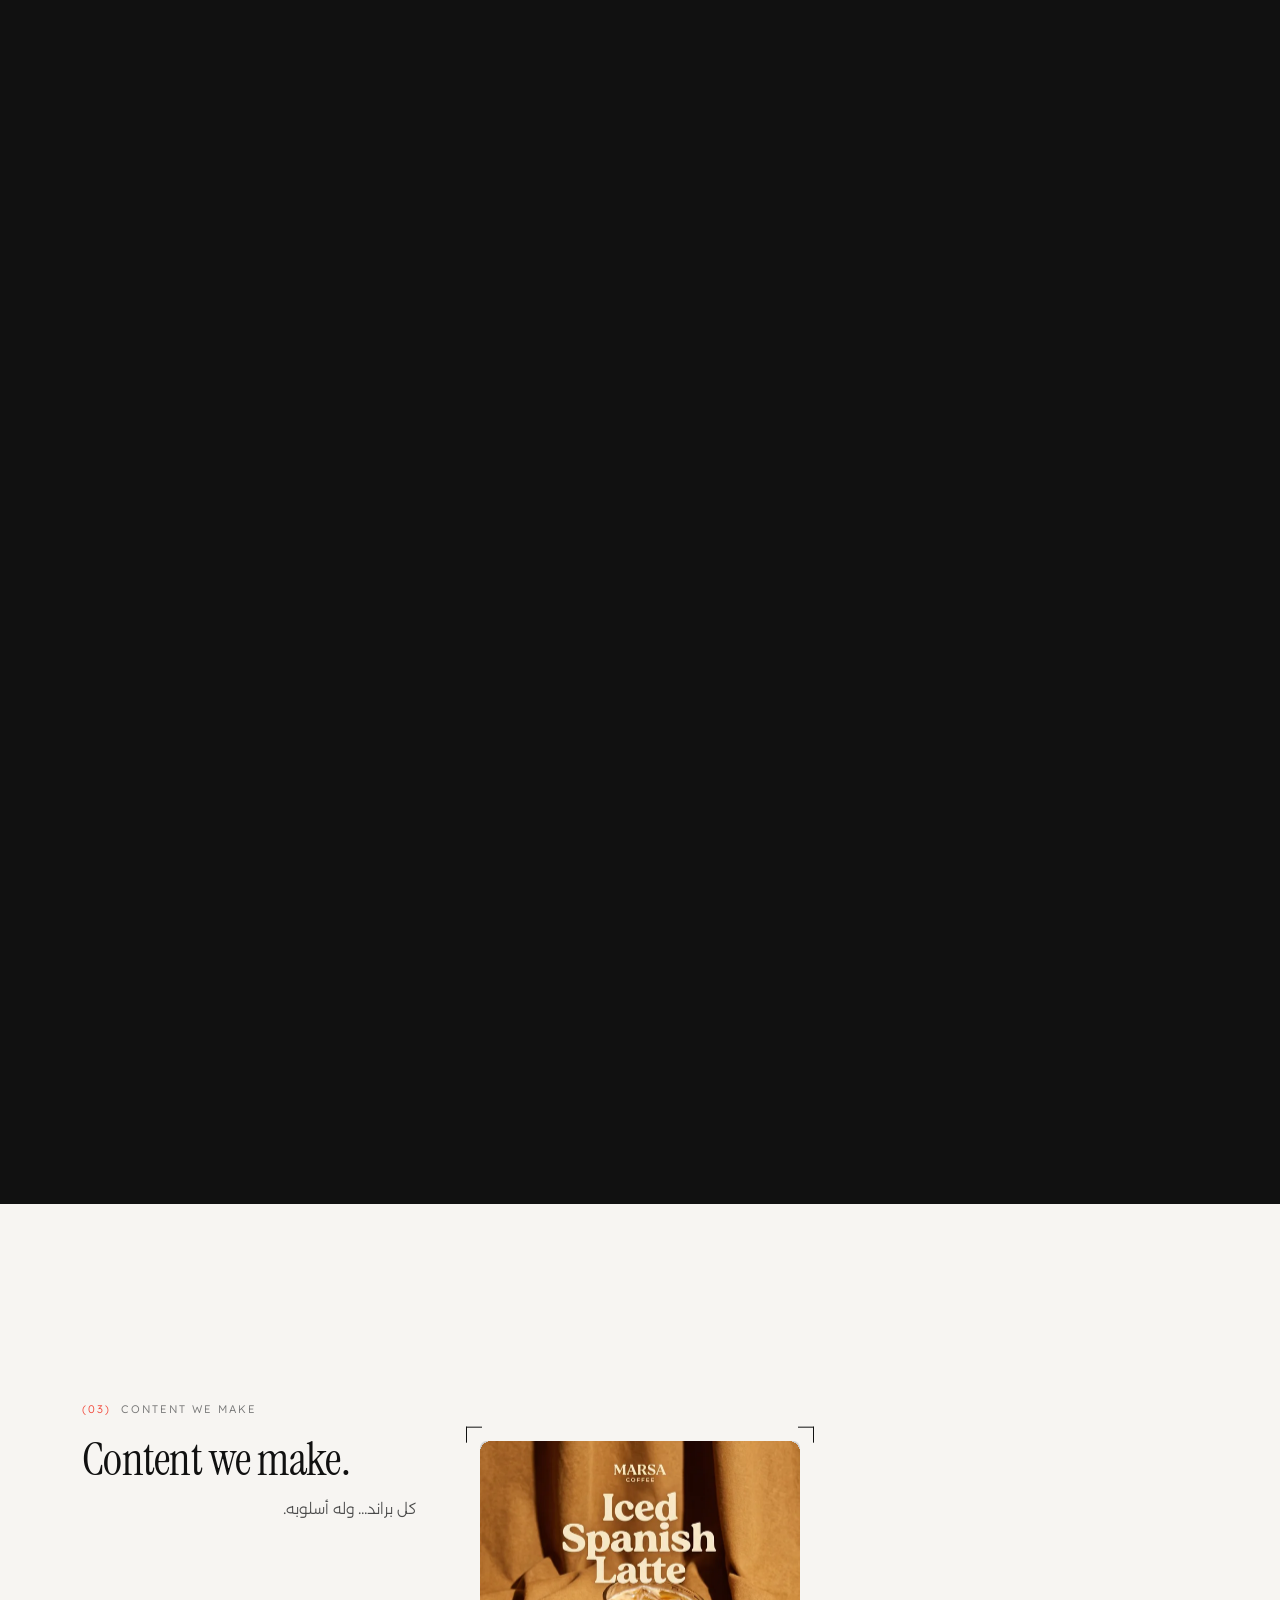
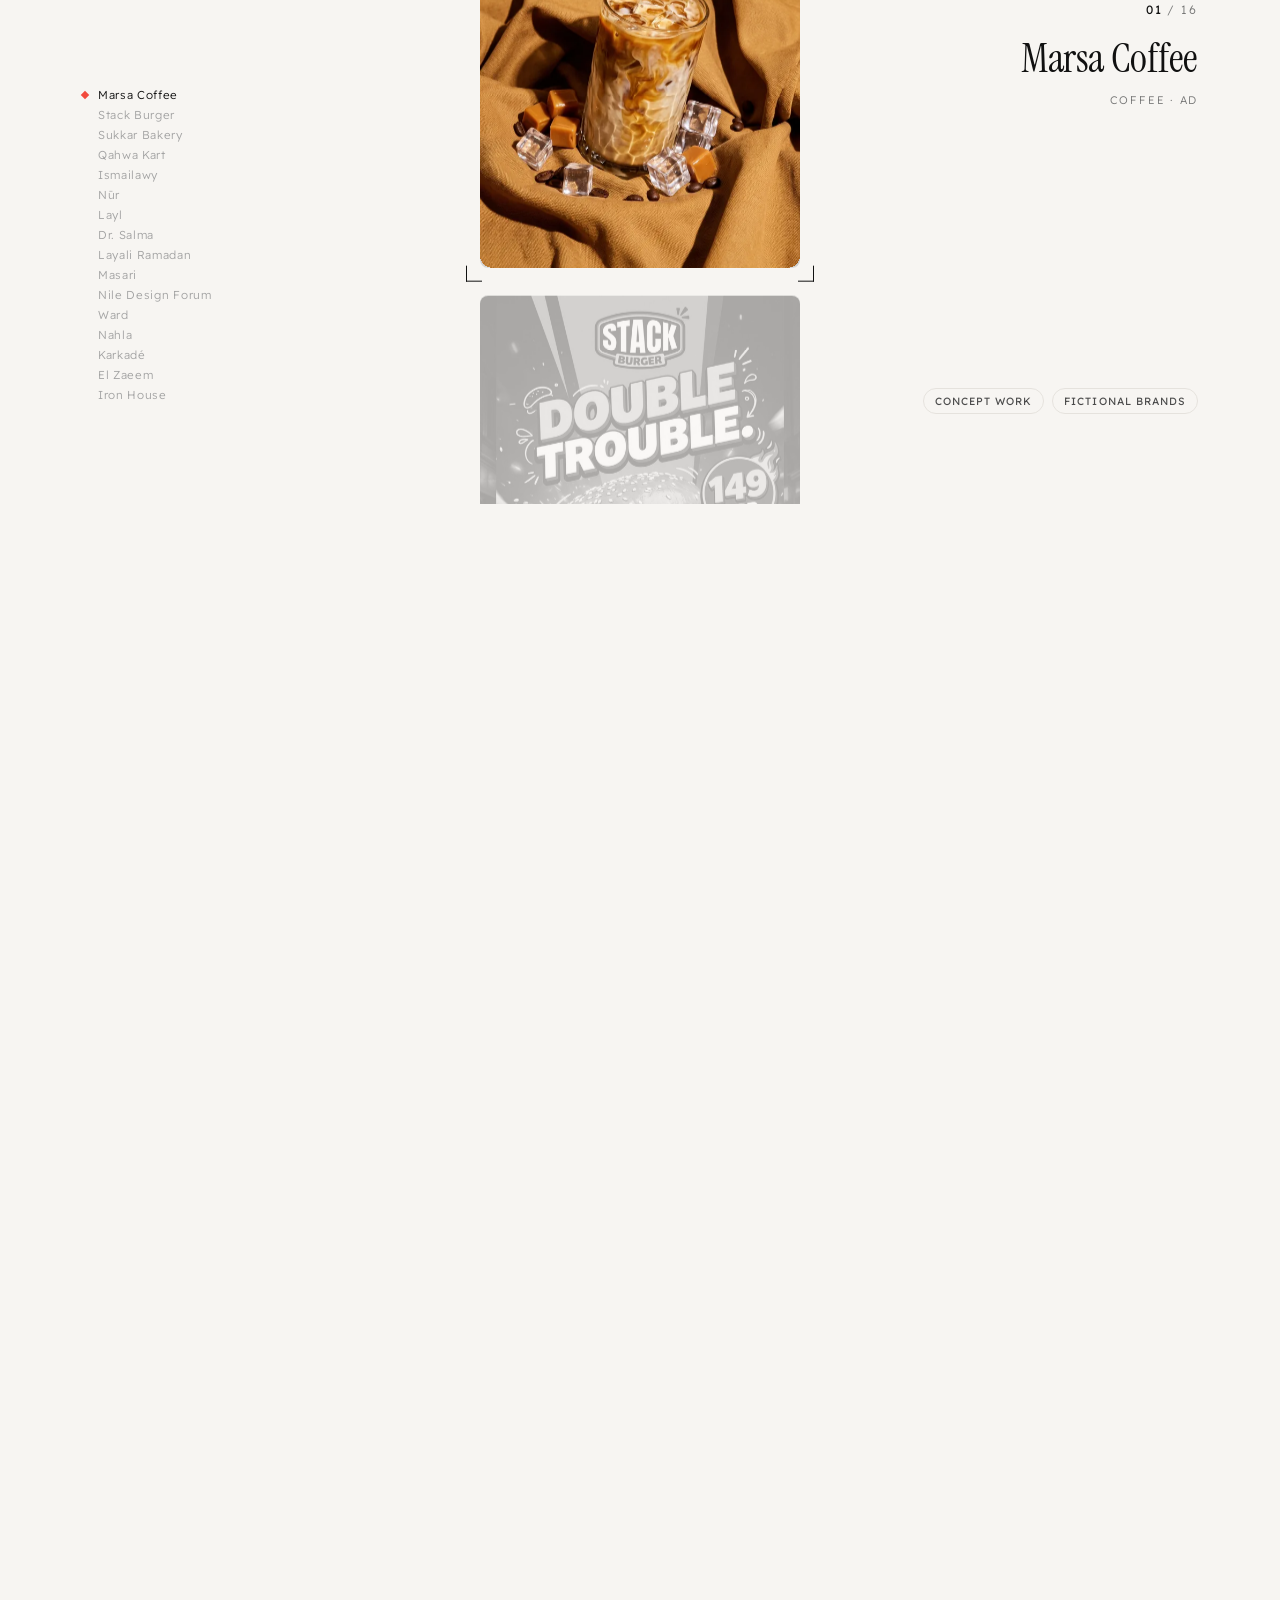
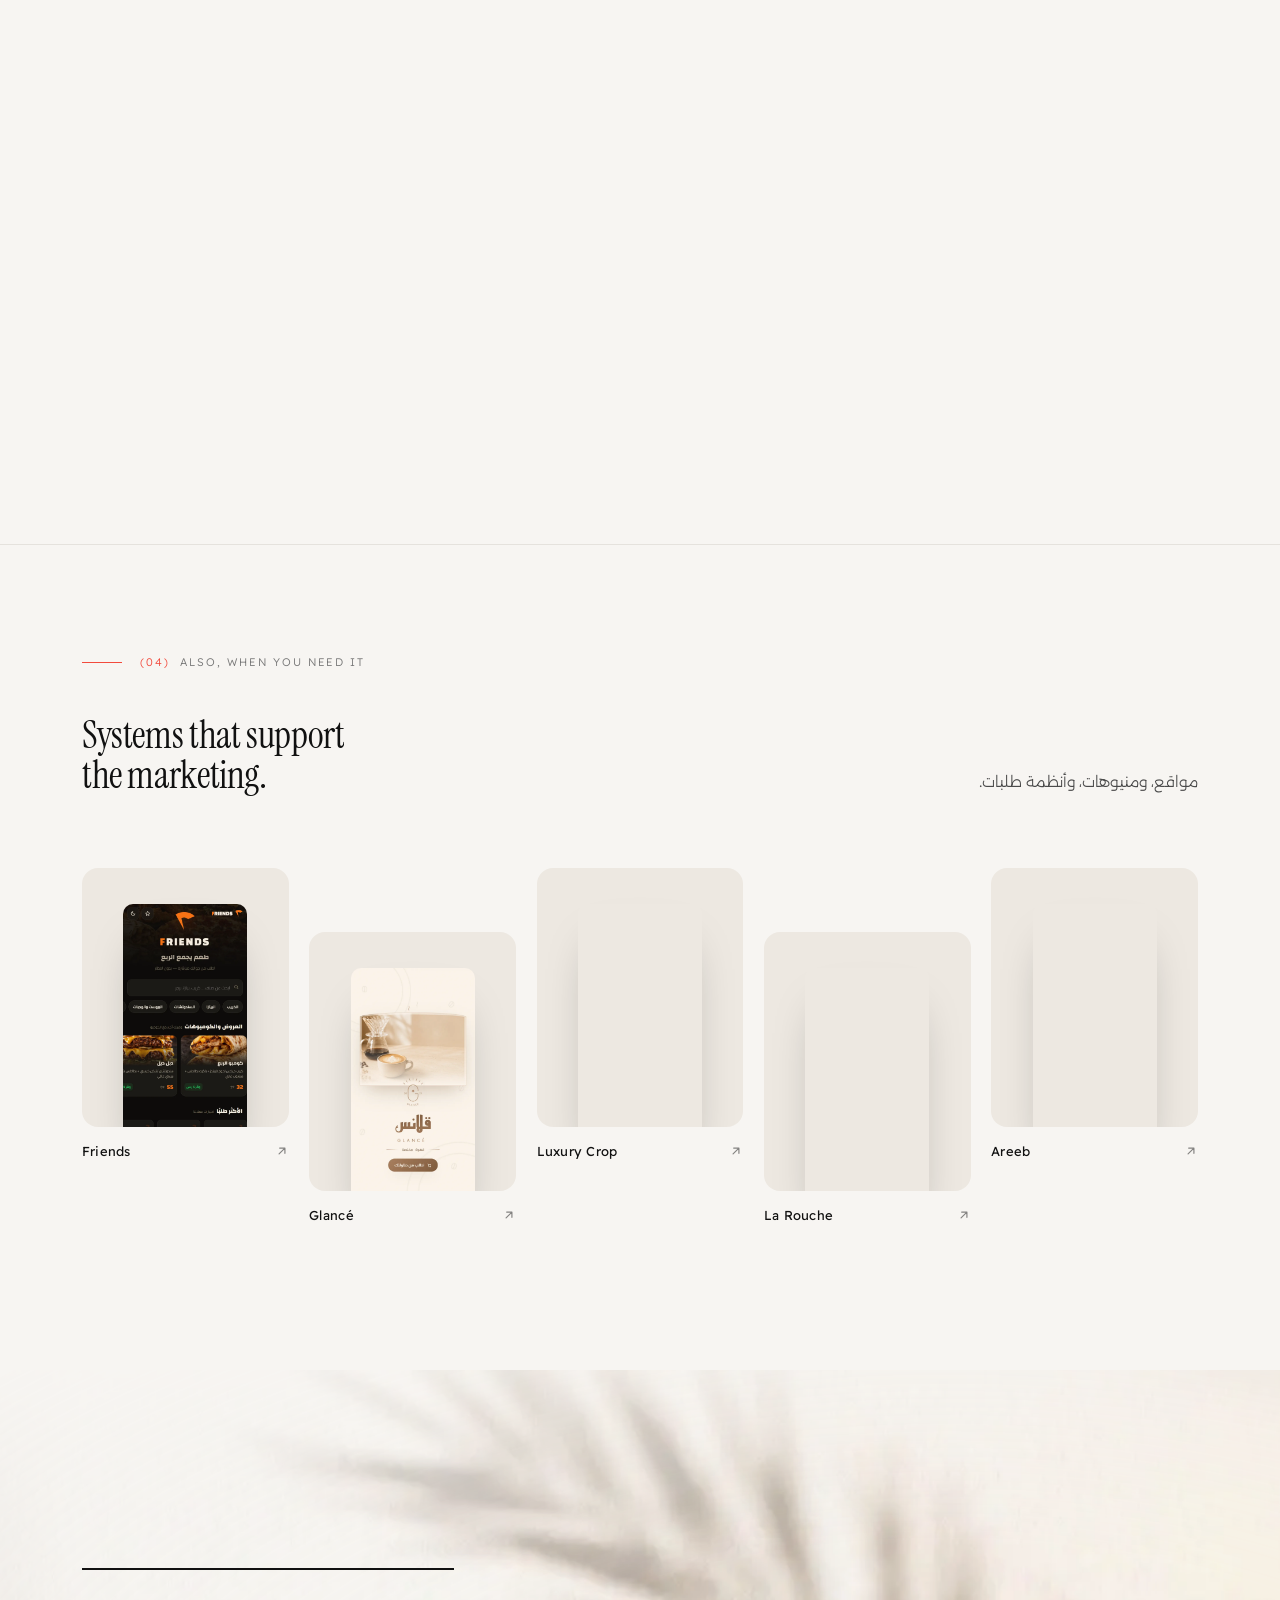
==== commit a6089b1b: "Opening scene on phones: one swipe, one sentence, with a 3-step map Same pattern as the journey: bel" ====
--- a/index.html
+++ b/index.html
@@ -13,7 +13,7 @@
 <link rel="preload" href="assets/fonts/instrument-serif.woff2" as="font" type="font/woff2" crossorigin>
 <link rel="preload" href="assets/fonts/readex-latin.woff2" as="font" type="font/woff2" crossorigin>
 <link rel="preload" href="assets/fonts/alexandria-arabic.woff2" as="font" type="font/woff2" crossorigin>
-<link rel="stylesheet" href="assets/css/v5.css?v=5.10">
+<link rel="stylesheet" href="assets/css/v5.css?v=5.12">
 <script>
   document.documentElement.classList.replace('no-js','js');
   try{ if(!sessionStorage.getItem('athr-intro5')) document.documentElement.classList.add('intro'); }catch(e){}
@@ -331,6 +331,6 @@
 <script src="assets/vendor/DrawSVGPlugin.min.js"></script>
 <script src="assets/vendor/CustomEase.min.js"></script>
 <script src="assets/vendor/lenis.min.js"></script>
-<script src="assets/js/v5.js?v=5.14"></script>
+<script src="assets/js/v5.js?v=5.15"></script>
 </body>
 </html>
--- a/assets/css/v5.css
+++ b/assets/css/v5.css
@@ -388,6 +388,8 @@
   .jw__sname b{font-weight:500;color:var(--white)}
   .jw__swipe{color:var(--white);display:inline-block;animation:swipe 1.8s var(--ease) infinite}
   @keyframes swipe{0%,100%{transform:translateY(0)}50%{transform:translateY(-4px)}}
+  .motion .s-hero .hero__foot{display:none}
+  .motion .hero__stepper{z-index:6;padding:13px 16px 9px;border-radius:16px;background:rgba(17,17,17,.86);left:calc(var(--gut) - 8px);right:calc(var(--gut) - 8px)}
   .motion .w-nname{display:none}
   .motion .jw__world .w-nlab{transition:opacity .5s}
   .motion .jw__world:not(.is-zoom) .w-nlab{opacity:0}
